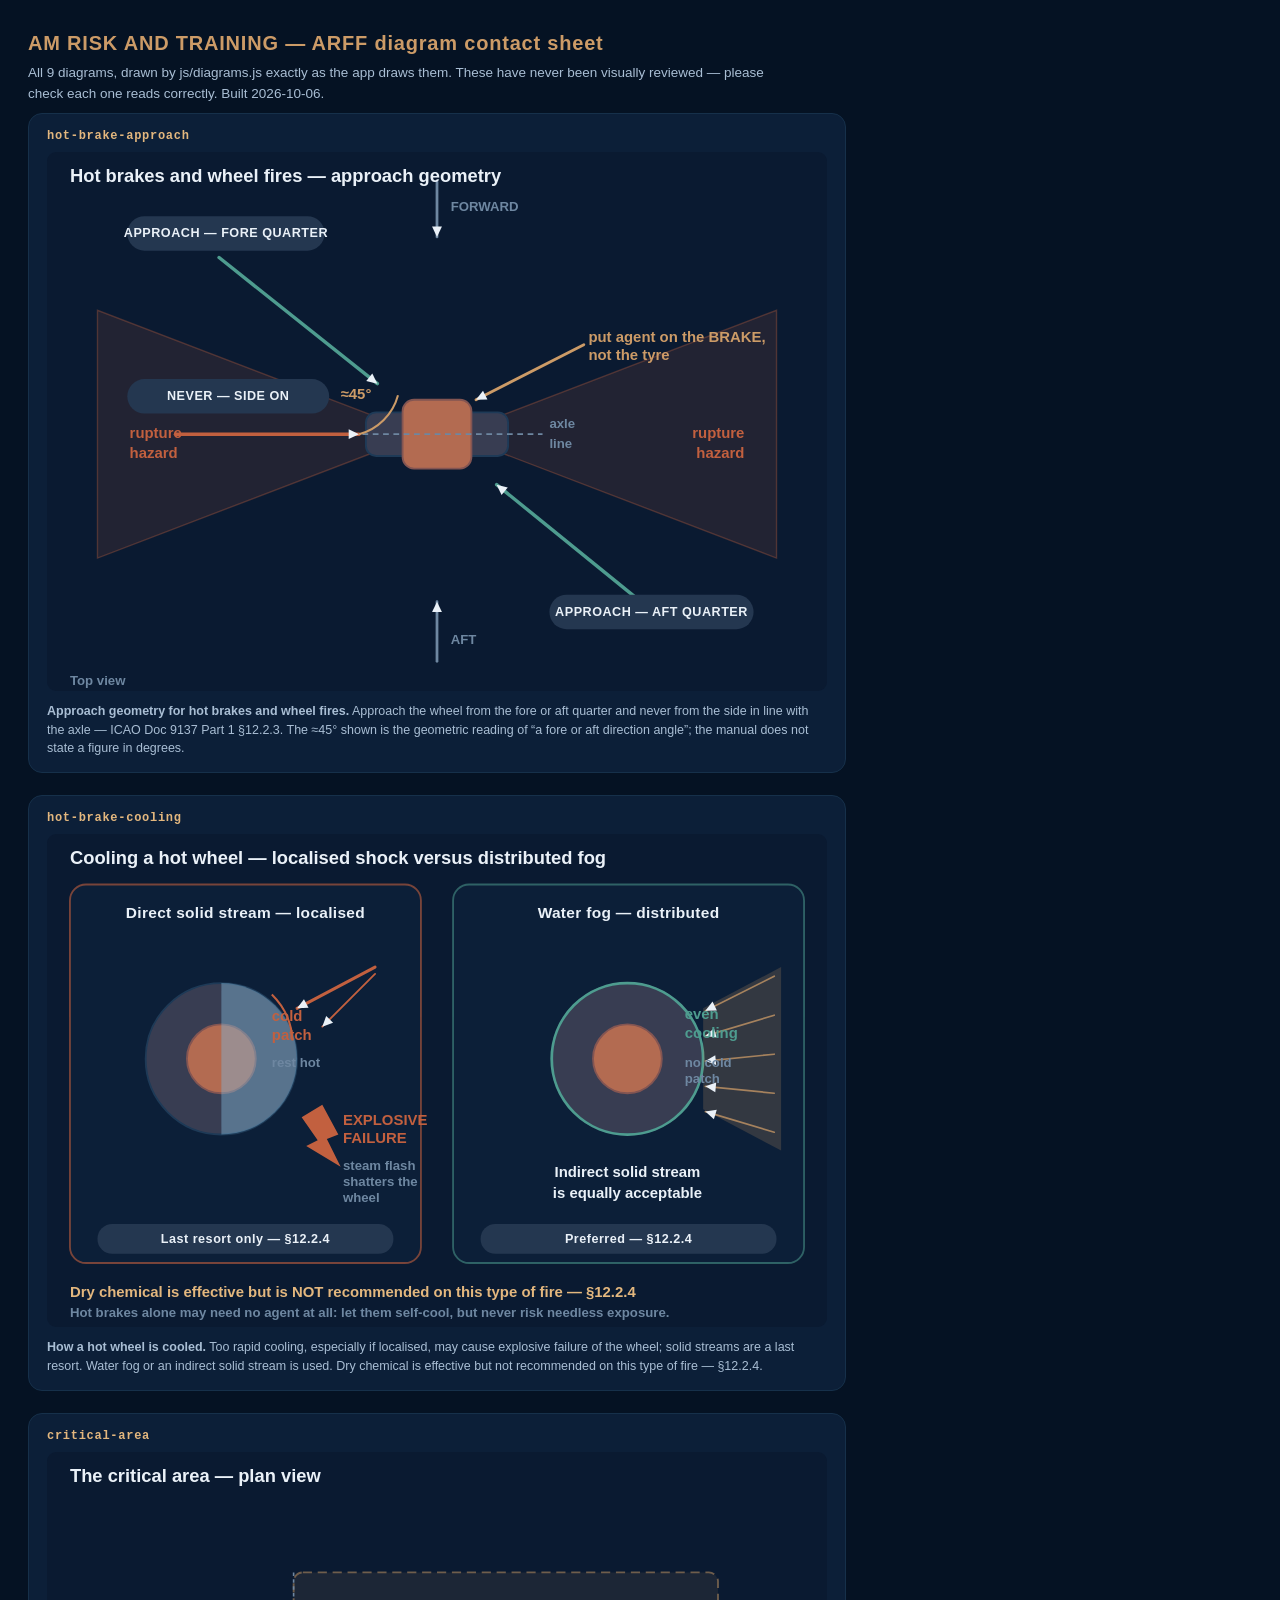
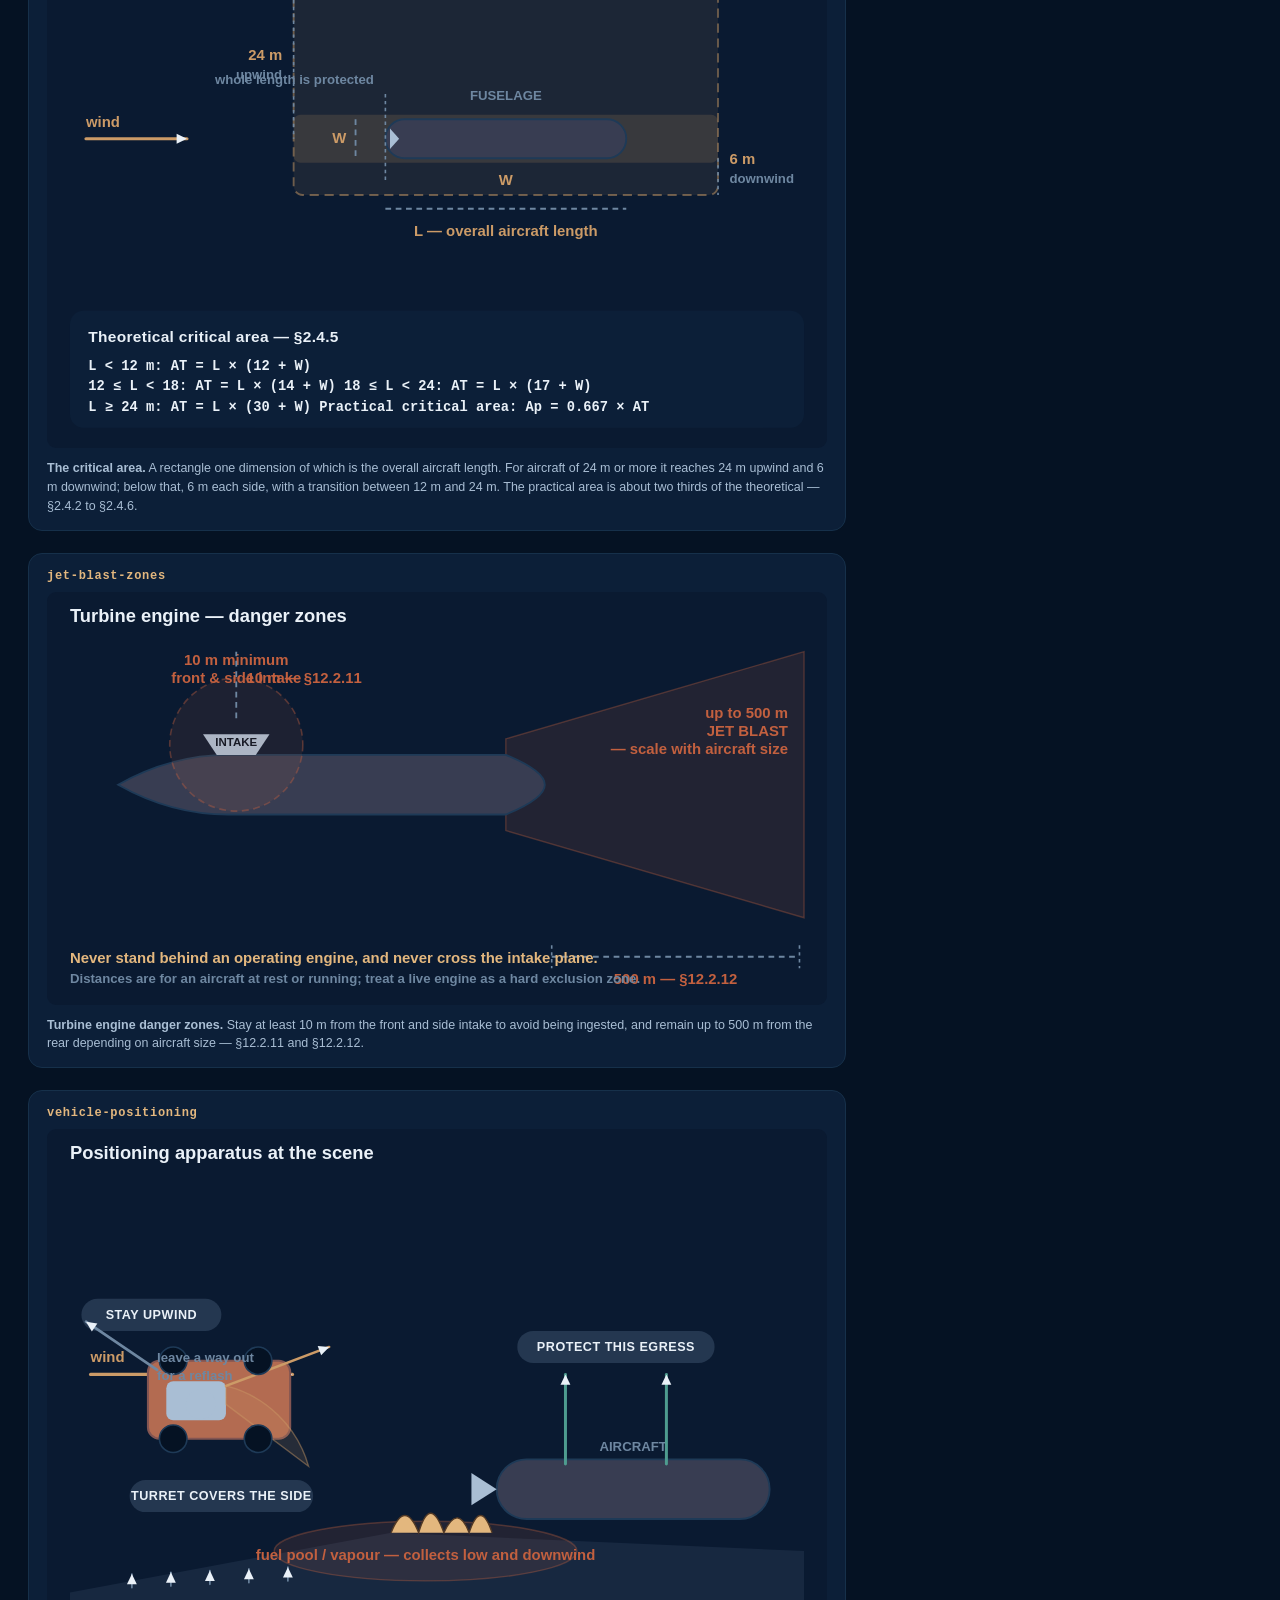
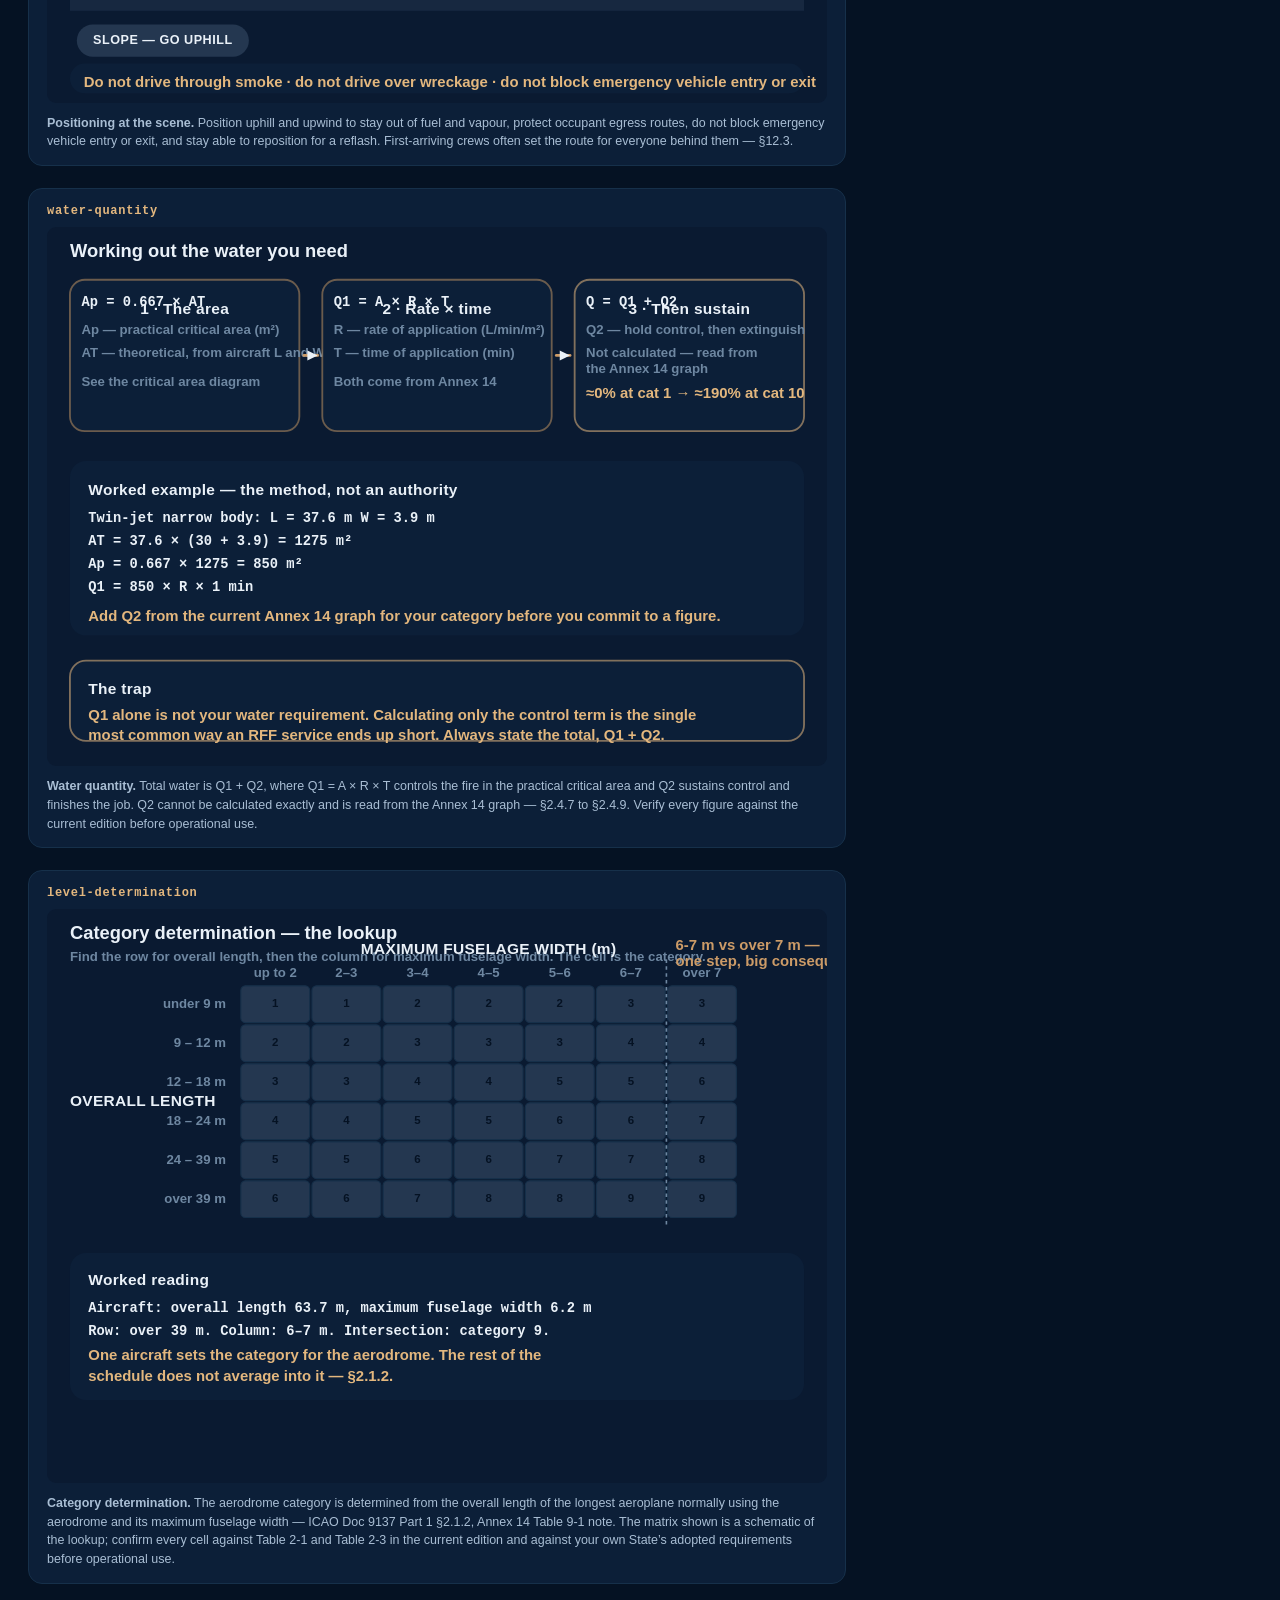
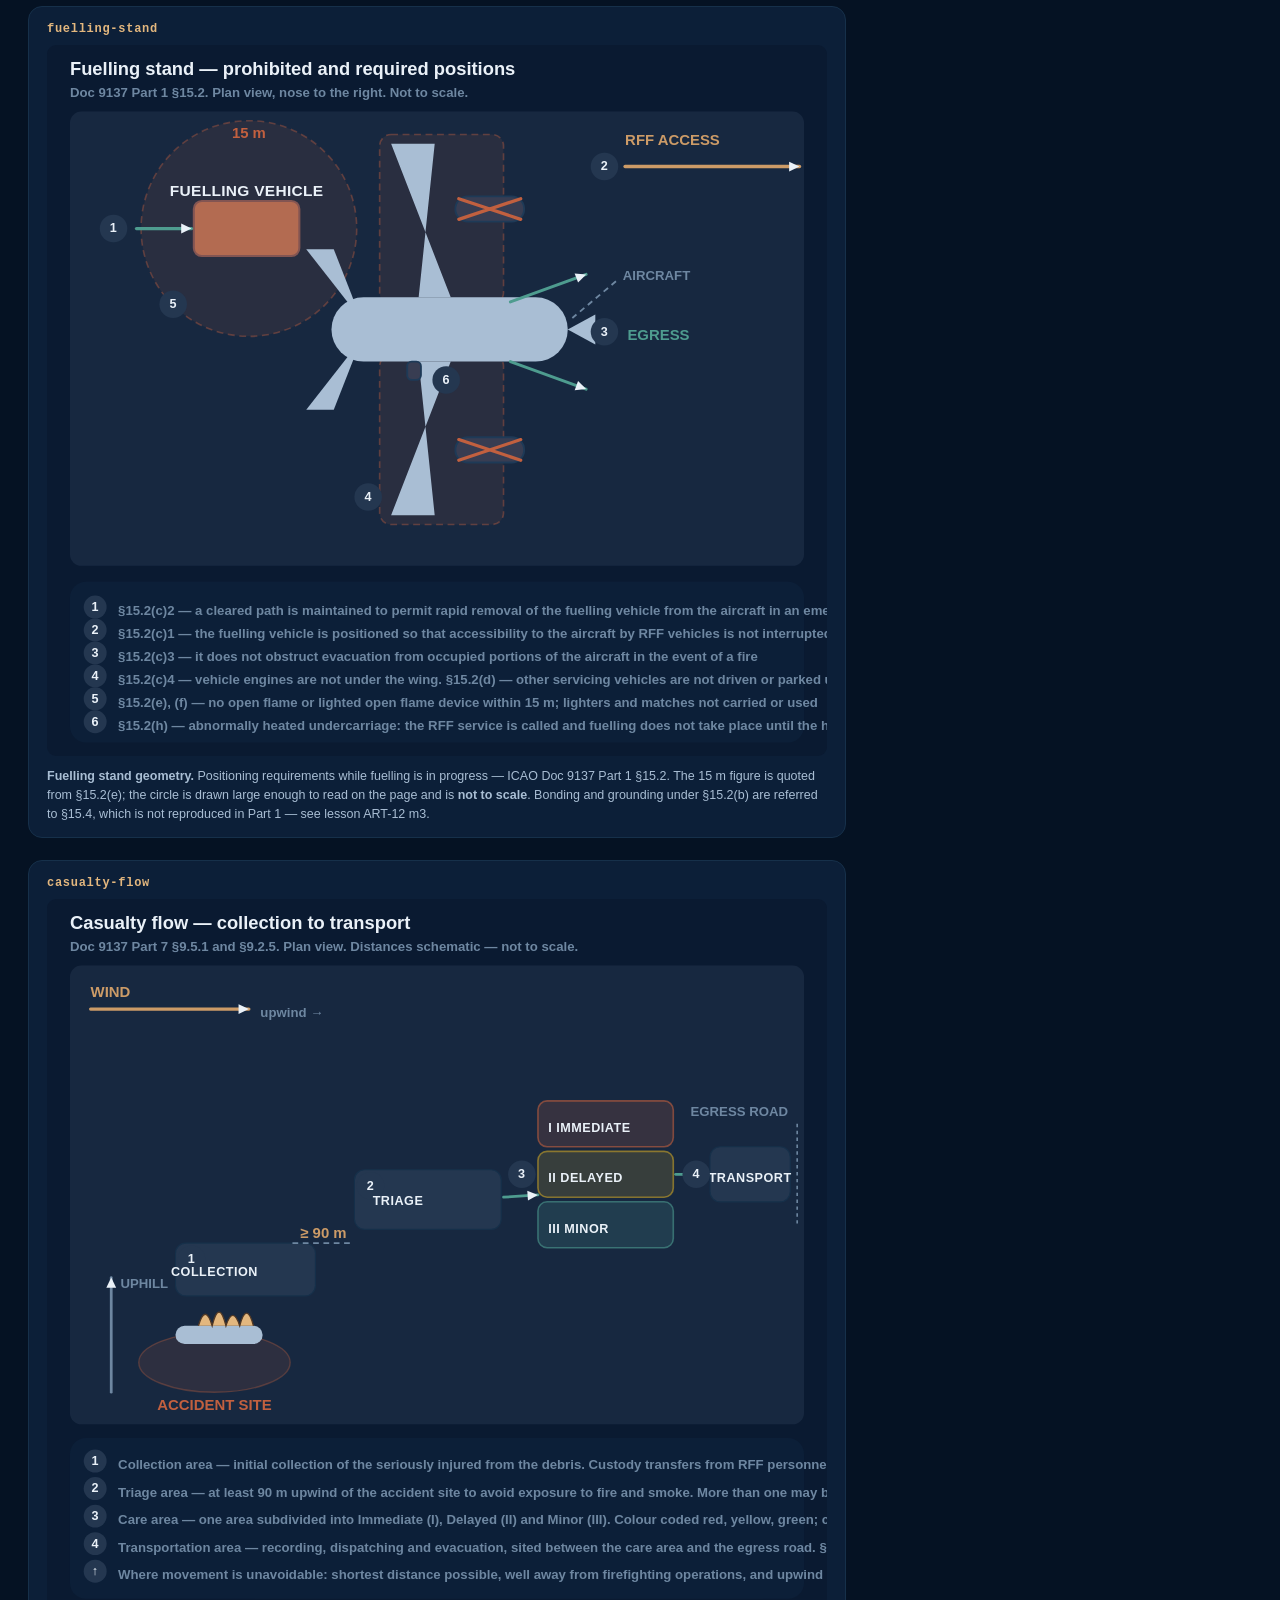
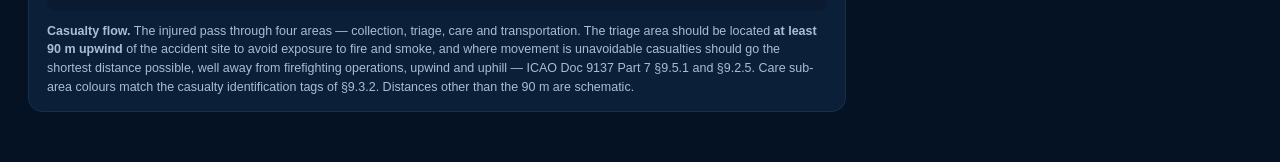
==== deploy/diagram-sheet.html @ ce8a7df4 "deploy Cache-buster bump: ?v=32, CACHE_VERSION v34." ====
<!doctype html><meta charset="utf-8">
<title>AM RISK AND TRAINING — ARFF diagram contact sheet</title>
<style>
:root{--midnight:#051223;--navy:#0C1C39;--navy-lift:#0C264E;--slate:#243750;--slate-lift:#383D52;--copper:#B36B51;--copper-deep:#835552;--gold:#B58554;--gold-lift:#CC9B67;--gold-bright:#E3B77E;--gold-deep:#523925;--warn:#C9A227;--pass:#4E9C8F;--fail:#C2603F;--surface:#0C1F38;--line:#1E3A57;--line-soft:#16304A;--text:#EAF1F8;--text-2:#A9BED4;--text-3:#6E87A1;--mono:ui-monospace,"SF Mono",Menlo,monospace}
body{background:#051223;color:#EAF1F8;font:15px/1.55 -apple-system,BlinkMacSystemFont,"Segoe UI",Roboto,sans-serif;margin:0;padding:28px}
h1{font-size:20px;letter-spacing:.04em;color:#CC9B67;margin:0 0 4px}
p.lede{color:#A9BED4;margin:0 0 8px;font-size:13.5px;max-width:760px}
section{background:#0C1F38;border:1px solid #16304A;border-radius:14px;padding:16px 18px 12px;margin:0 0 22px;max-width:780px}
h2{font:600 12px/1 ui-monospace,Menlo,monospace;color:#E3B77E;margin:0 0 10px;letter-spacing:.06em}
svg{width:100%;height:auto;display:block;background:#0A1A31;border-radius:9px}
p.cap{color:#A9BED4;font-size:12.5px;margin:11px 0 2px;line-height:1.5}
.dg-s   { stroke: var(--line); fill: none; }
.dg-tyre   { fill: var(--slate-lift); stroke: var(--line); stroke-width: 1.6; }
.dg-solid  { fill: var(--text-2); stroke: none; }
.dg-wheel  { fill: var(--midnight); stroke: var(--line); stroke-width: 1.4; }
.dg-brake  { fill: var(--copper); stroke: var(--copper-deep); stroke-width: 1.6; }
.dg-panel { fill: var(--surface); stroke: none; }
.dg-chip   { fill: var(--slate); stroke: none; }
/* Triage priority tags. Doc 9137 Part 7 §9.3.2 fixes these colours and the
   §9.5.1 care sub-areas use the same three, so they are tokens rather than
   inline fills and re-theme with everything else. */
.dg-tag-red    { fill: var(--fail); fill-opacity: .18; stroke: var(--fail); stroke-opacity: .6; stroke-width: 1.4; }
.dg-tag-yellow { fill: var(--warn); fill-opacity: .18; stroke: var(--warn); stroke-opacity: .6; stroke-width: 1.4; }
.dg-tag-green  { fill: var(--pass); fill-opacity: .18; stroke: var(--pass); stroke-opacity: .6; stroke-width: 1.4; }
.dg-cell   { fill: var(--slate); stroke: var(--line-soft); stroke-width: 1; }

/* Text */
.dg-t {
  font-family: var(--font); font-size: 13px; font-weight: 600;
  fill: var(--text); dominant-baseline: middle;
}
.dg-t--title { font-size: 16px; font-weight: 700; fill: var(--text); }
.dg-t--head  { font-size: 13.5px; font-weight: 700; fill: var(--text); letter-spacing: .02em; }
.dg-t--chip  { font-size: 11px; font-weight: 700; fill: var(--text); letter-spacing: .04em; }
.dg-t--dim   { font-size: 11.5px; font-weight: 600; fill: var(--text-3); }
.dg-t--mono  { font-family: var(--mono); font-size: 12px; fill: var(--text); }
.dg-t--accent{ fill: var(--gold-lift); }
.dg-t--good  { fill: var(--pass); }
.dg-t--bad   { fill: var(--fail); }
.dg-t--danger{ fill: var(--fail); font-weight: 700; }
.dg-t--warn  { fill: var(--gold-bright); font-weight: 600; }
.dg-t--ink   { fill: var(--midnight); font-size: 10px; font-weight: 700; }

/* Lines, arrows, arcs */
.dg-dim      { stroke: var(--text-3); fill: none; stroke-linecap: round; }
.dg-dimline  { stroke: var(--text-3); stroke-width: 1.4; stroke-dasharray: 3 3; }
.dg-axis     { stroke: var(--text-3); stroke-dasharray: 5 4; fill: none; }
.dg-accent   { stroke: var(--gold-lift); fill: none; stroke-linecap: round; }
.dg-good     { stroke: var(--pass); fill: none; stroke-linecap: round; }
.dg-bad      { stroke: var(--fail); fill: none; stroke-linecap: round; }
.dg-arc      { stroke: var(--gold-lift); stroke-width: 1.8; fill: none; }
.dg-arc--danger { stroke: var(--fail); }
.dg-head     { fill: currentColor; stroke: none; }
.dg-good + .dg-head, .dg-bad + .dg-head, .dg-accent + .dg-head, .dg-dim + .dg-head { fill: currentColor; }

/* Hazard and data regions */
.dg-hazard  { fill: var(--fail); fill-opacity: .13; stroke: var(--fail); stroke-opacity: .34; stroke-width: 1.2; }
.dg-keepout { fill: var(--fail); fill-opacity: .1; stroke: var(--fail); stroke-opacity: .4; stroke-width: 1.4; stroke-dasharray: 6 4; }
.dg-fog     { fill: var(--gold-lift); fill-opacity: .2; stroke: none; }
.dg-fogline { stroke: var(--gold-lift); stroke-opacity: .75; fill: none; stroke-linecap: round; }
.dg-flame   { fill: var(--gold-bright); stroke: var(--gold-deep); stroke-width: 1.2; }
.dg-theory  { fill: var(--gold-lift); fill-opacity: .09; stroke: var(--gold-lift); stroke-opacity: .5; stroke-width: 1.6; stroke-dasharray: 8 5; }
.dg-practical { fill: var(--gold-lift); fill-opacity: .16; stroke: none; }
.dg-cold    { fill: #7FB3D5; fill-opacity: .45; stroke: none; }
.dg-cool    { fill: none; stroke: var(--pass); stroke-width: 2.4; }
.dg-burst   { fill: var(--fail); stroke: none; }
.dg-ground  { fill: var(--slate); fill-opacity: .5; stroke: none; }
.dg-vehicle { fill: var(--copper); stroke: var(--copper-deep); stroke-width: 1.8; }
.dg-turret  { fill: var(--gold-lift); fill-opacity: .14; stroke: var(--gold-lift); stroke-opacity: .45; stroke-width: 1.2; }

/* Panel edges pick up the severity of what the panel is about */
.dg-panel__edge { fill: none; stroke-width: 1.6; }
.dg-panel__edge--accent { stroke: var(--gold-lift); stroke-opacity: .5; }
.dg-panel__edge--ok     { stroke: var(--pass); stroke-opacity: .55; }
.dg-panel__edge--danger { stroke: var(--fail); stroke-opacity: .6; }
.dg-panel__edge--warn   { stroke: var(--gold-bright); stroke-opacity: .55; }

</style>
<h1>AM RISK AND TRAINING &mdash; ARFF diagram contact sheet</h1>
<p class="lede">All 9 diagrams, drawn by js/diagrams.js exactly as the app draws them. These have never been visually reviewed &mdash; please check each one reads correctly. Built 2026-10-06.</p>
<section><h2>hot-brake-approach</h2><svg viewBox="0 0 680 470" role="img" aria-label="Top view of an aircraft wheel showing correct fore and aft quarter approach angles and the incorrect side-on approach in line with the axle." preserveAspectRatio="xMidYMid meet"><title>Top view of an aircraft wheel showing correct fore and aft quarter approach angles and the incorrect side-on approach in line with the axle.</title><path d="M282,229 L44,138 L44,354 L282,263 Z" class="dg-hazard"/><path d="M398,229 L636,138 L636,354 L398,263 Z" class="dg-hazard"/><text x="72" y="246" class="dg-t dg-t--danger">rupture</text><text x="72" y="263" class="dg-t dg-t--danger">hazard</text><text x="608" y="246" class="dg-t dg-t--danger" text-anchor="end">rupture</text><text x="608" y="263" class="dg-t dg-t--danger" text-anchor="end">hazard</text><line x1="340" y1="26" x2="340" y2="74" class="dg-dim" stroke-width="2.4"/><path d="M335.7,65.0 L340,74 L344.3,65.0 Z" class="dg-head"/><text x="352" y="48" class="dg-t dg-t--dim">FORWARD</text><line x1="340" y1="444" x2="340" y2="392" class="dg-dim" stroke-width="2.4"/><path d="M344.3,401.0 L340,392 L335.7,401.0 Z" class="dg-head"/><text x="352" y="426" class="dg-t dg-t--dim">AFT</text><rect x="278" y="227" width="124" height="38" rx="9" class="dg-tyre"/><rect x="310" y="216" width="60" height="60" rx="10" class="dg-brake"/><line x1="248" y1="246" x2="432" y2="246" class="dg-axis" stroke-width="1.6"/><text x="438" y="238" class="dg-t dg-t--dim">axle</text><text x="438" y="255" class="dg-t dg-t--dim">line</text><line x1="150" y1="92" x2="288" y2="202" class="dg-good" stroke-width="3"/><path d="M278.3,199.7 L288,202 L283.6,193.0 Z" class="dg-head"/><line x1="530" y1="402" x2="392" y2="290" class="dg-good" stroke-width="3"/><path d="M401.7,292.4 L392,290 L396.3,299.0 Z" class="dg-head"/><rect x="70" y="56" width="172" height="30" rx="15" class="dg-chip dg-chip--ok"/><text x="156" y="71.5" class="dg-t dg-t--chip" text-anchor="middle">APPROACH — FORE QUARTER</text><rect x="438" y="386" width="178" height="30" rx="15" class="dg-chip dg-chip--ok"/><text x="527" y="401.5" class="dg-t dg-t--chip" text-anchor="middle">APPROACH — AFT QUARTER</text><line x1="112" y1="246" x2="272" y2="246" class="dg-bad" stroke-width="3"/><path d="M263.0,250.3 L272,246 L263.0,241.7 Z" class="dg-head"/><rect x="70" y="198" width="176" height="30" rx="15" class="dg-chip dg-chip--danger"/><text x="158" y="213.5" class="dg-t dg-t--chip" text-anchor="middle">NEVER — SIDE ON</text><path d="M306,212 A48,48 0 0 1 272,246" class="dg-arc"/><text x="256" y="212" class="dg-t dg-t--accent">≈45°</text><line x1="468" y1="168" x2="374" y2="216" class="dg-accent" stroke-width="2.4"/><path d="M380.1,208.1 L374,216 L384.0,215.7 Z" class="dg-head"/><text x="472" y="162" class="dg-t dg-t--accent">put agent on the BRAKE,</text><text x="472" y="178" class="dg-t dg-t--accent">not the tyre</text><text x="20" y="22" class="dg-t dg-t--title">Hot brakes and wheel fires — approach geometry</text><text x="20" y="462" class="dg-t dg-t--dim">Top view</text></svg><p class="cap"><b>Approach geometry for hot brakes and wheel fires.</b> Approach the wheel from the fore or aft quarter and never from the side in line with the axle — ICAO Doc 9137 Part 1 §12.2.3. The ≈45° shown is the geometric reading of &ldquo;a fore or aft direction angle&rdquo;; the manual does not state a figure in degrees.</p></section>
<section><h2>hot-brake-cooling</h2><svg viewBox="0 0 680 430" role="img" aria-label="Section view comparing a direct solid stream causing localised explosive failure of a hot wheel with water fog giving even cooling." preserveAspectRatio="xMidYMid meet"><title>Section view comparing a direct solid stream causing localised explosive failure of a hot wheel with water fog giving even cooling.</title><text x="20" y="22" class="dg-t dg-t--title">Cooling a hot wheel — localised shock versus distributed fog</text><rect x="20" y="44" width="306" height="330" rx="14" class="dg-panel"/><text x="173" y="70" class="dg-t dg-t--head" text-anchor="middle">Direct solid stream — localised</text><rect x="20" y="44" width="306" height="330" rx="14" class="dg-panel__edge dg-panel__edge--danger"/><circle cx="152" cy="196" r="66" class="dg-tyre"/><circle cx="152" cy="196" r="30" class="dg-brake"/><path d="M152,130 A66,66 0 0 1 152,262 Z" class="dg-cold"/><text x="196" y="160" class="dg-t dg-t--danger">cold</text><text x="196" y="176" class="dg-t dg-t--danger">patch</text><text x="196" y="200" class="dg-t dg-t--dim">rest hot</text><line x1="286" y1="116" x2="218" y2="152" class="dg-bad" stroke-width="2.6"/><path d="M224.0,144.0 L218,152 L228.0,151.5 Z" class="dg-head"/><line x1="286" y1="122" x2="240" y2="168" class="dg-bad" stroke-width="1.6"/><path d="M243.4,158.6 L240,168 L249.4,164.6 Z" class="dg-head"/><path d="M196,140 A60,60 0 0 1 214,180" class="dg-arc dg-arc--danger"/><path d="M240,236 l14,26 l-10,4 l12,24 l-30,-18 l10,-5 l-14,-20 z" class="dg-burst"/><text x="258" y="250" class="dg-t dg-t--danger">EXPLOSIVE</text><text x="258" y="266" class="dg-t dg-t--danger">FAILURE</text><text x="258" y="290" class="dg-t dg-t--dim">steam flash</text><text x="258" y="304" class="dg-t dg-t--dim">shatters the</text><text x="258" y="318" class="dg-t dg-t--dim">wheel</text><rect x="44" y="340" width="258" height="26" rx="13" class="dg-chip dg-chip--danger"/><text x="173" y="353.5" class="dg-t dg-t--chip" text-anchor="middle">Last resort only — §12.2.4</text><rect x="354" y="44" width="306" height="330" rx="14" class="dg-panel"/><text x="507" y="70" class="dg-t dg-t--head" text-anchor="middle">Water fog — distributed</text><rect x="354" y="44" width="306" height="330" rx="14" class="dg-panel__edge dg-panel__edge--ok"/><circle cx="506" cy="196" r="66" class="dg-tyre"/><circle cx="506" cy="196" r="30" class="dg-brake"/><circle cx="506" cy="196" r="66" class="dg-cool"/><path d="M640,116 L572,152 L572,240 L640,276 Z" class="dg-fog"/><line x1="634" y1="124" x2="574" y2="154" class="dg-fogline" stroke-width="1.5"/><path d="M580.2,146.1 L574,154 L584.0,153.8 Z" class="dg-head"/><line x1="634" y1="158" x2="574" y2="176" class="dg-fogline" stroke-width="1.5"/><path d="M581.4,169.3 L574,176 L583.9,177.5 Z" class="dg-head"/><line x1="634" y1="192" x2="574" y2="198" class="dg-fogline" stroke-width="1.5"/><path d="M582.6,192.9 L574,198 L583.4,201.3 Z" class="dg-head"/><line x1="634" y1="226" x2="574" y2="220" class="dg-fogline" stroke-width="1.5"/><path d="M583.4,216.7 L574,220 L582.6,225.1 Z" class="dg-head"/><line x1="634" y1="260" x2="574" y2="242" class="dg-fogline" stroke-width="1.5"/><path d="M583.9,240.5 L574,242 L581.4,248.7 Z" class="dg-head"/><text x="556" y="158" class="dg-t dg-t--good">even</text><text x="556" y="174" class="dg-t dg-t--good">cooling</text><text x="556" y="200" class="dg-t dg-t--dim">no cold</text><text x="556" y="214" class="dg-t dg-t--dim">patch</text><text x="506" y="296" class="dg-t dg-t--ok" text-anchor="middle">Indirect solid stream</text><text x="506" y="314" class="dg-t dg-t--ok" text-anchor="middle">is equally acceptable</text><rect x="378" y="340" width="258" height="26" rx="13" class="dg-chip dg-chip--ok"/><text x="507" y="353.5" class="dg-t dg-t--chip" text-anchor="middle">Preferred — §12.2.4</text><text x="20" y="400" class="dg-t dg-t--warn">Dry chemical is effective but is NOT recommended on this type of fire — §12.2.4</text><text x="20" y="418" class="dg-t dg-t--dim">Hot brakes alone may need no agent at all: let them self-cool, but never risk needless exposure.</text></svg><p class="cap"><b>How a hot wheel is cooled.</b> Too rapid cooling, especially if localised, may cause explosive failure of the wheel; solid streams are a last resort. Water fog or an indirect solid stream is used. Dry chemical is effective but not recommended on this type of fire — §12.2.4.</p></section>
<section><h2>critical-area</h2><svg viewBox="0 0 680 520" role="img" aria-label="Plan view of an aircraft within the theoretical and practical critical areas, showing 24 metres upwind and 6 metres downwind." preserveAspectRatio="xMidYMid meet"><title>Plan view of an aircraft within the theoretical and practical critical areas, showing 24 metres upwind and 6 metres downwind.</title><text x="20" y="22" class="dg-t dg-t--title">The critical area — plan view</text><rect x="215" y="229" width="370" height="42" rx="6" class="dg-practical"/><rect x="215" y="105" width="370" height="194" rx="8" class="dg-theory"/><line x1="34" y1="250" x2="122" y2="250" class="dg-accent" stroke-width="2.8"/><path d="M113.0,254.3 L122,250 L113.0,245.7 Z" class="dg-head"/><text x="34" y="236" class="dg-t dg-t--accent">wind</text><rect x="295" y="233" width="210" height="34" rx="17" class="dg-tyre"/><path d="M307,250 L299,241 L299,259 Z" class="dg-solid"/><text x="400" y="213" class="dg-t dg-t--dim" text-anchor="middle">FUSELAGE</text><text x="400" y="287" class="dg-t dg-t--accent" text-anchor="middle">W</text><line x1="269" y1="233" x2="269" y2="267" class="dg-axis" stroke-width="1.6"/><text x="261" y="250" class="dg-t dg-t--accent" text-anchor="end">W</text><line x1="295" y1="311" x2="505" y2="311" class="dg-axis" stroke-width="1.6"/><text x="400" y="331" class="dg-t dg-t--accent" text-anchor="middle">L — overall aircraft length</text><line x1="215" y1="105" x2="215" y2="250" class="dg-dimline"/><text x="205" y="177.5" class="dg-t dg-t--accent" text-anchor="end">24 m</text><text x="205" y="194.5" class="dg-t dg-t--dim" text-anchor="end">upwind</text><line x1="585" y1="267" x2="585" y2="299" class="dg-dimline"/><text x="595" y="268.5" class="dg-t dg-t--accent">6 m</text><text x="595" y="285.5" class="dg-t dg-t--dim">downwind</text><line x1="295" y1="211" x2="295" y2="289" class="dg-dimline"/><text x="285" y="199" class="dg-t dg-t--dim" text-anchor="end">whole length is protected</text><rect x="20" y="400" width="640" height="102" rx="12" class="dg-panel"/><text x="36" y="424" class="dg-t dg-t--head">Theoretical critical area — §2.4.5</text><text x="36" y="448" class="dg-t dg-t--mono">L &lt; 12 m:  AT = L × (12 + W)</text><text x="36" y="466" class="dg-t dg-t--mono">12 ≤ L &lt; 18:  AT = L × (14 + W)     18 ≤ L &lt; 24:  AT = L × (17 + W)</text><text x="36" y="484" class="dg-t dg-t--mono">L ≥ 24 m:  AT = L × (30 + W)          Practical critical area:  Ap = 0.667 × AT</text></svg><p class="cap"><b>The critical area.</b> A rectangle one dimension of which is the overall aircraft length. For aircraft of 24 m or more it reaches 24 m upwind and 6 m downwind; below that, 6 m each side, with a transition between 12 m and 24 m. The practical area is about two thirds of the theoretical — §2.4.2 to §2.4.6.</p></section>
<section><h2>jet-blast-zones</h2><svg viewBox="0 0 680 360" role="img" aria-label="Side view of a turbine-engined aircraft showing the 10 metre intake keep-out and the jet blast hazard extending up to 500 metres aft." preserveAspectRatio="xMidYMid meet"><title>Side view of a turbine-engined aircraft showing the 10 metre intake keep-out and the jet blast hazard extending up to 500 metres aft.</title><text x="20" y="22" class="dg-t dg-t--title">Turbine engine — danger zones</text><path d="M400,128 L660,52 L660,284 L400,208 Z" class="dg-hazard"/><text x="646" y="106" class="dg-t dg-t--danger" text-anchor="end">up to 500 m</text><text x="646" y="122" class="dg-t dg-t--danger" text-anchor="end">JET BLAST</text><text x="646" y="138" class="dg-t dg-t--danger" text-anchor="end">— scale with aircraft size</text><path d="M62,168 Q108,142 158,142 L400,142 Q434,156 434,168 Q434,180 400,194 L158,194 Q108,194 62,168 Z" class="dg-tyre"/><path d="M136,124 L194,124 L182,142 L148,142 Z" class="dg-solid"/><text x="165" y="132" class="dg-t dg-t--ink" text-anchor="middle">INTAKE</text><circle cx="165" cy="133" r="58" class="dg-keepout"/><text x="165" y="60" class="dg-t dg-t--danger" text-anchor="middle">10 m minimum</text><text x="165" y="76" class="dg-t dg-t--danger" text-anchor="middle">front &amp; side intake</text><line x1="440" y1="318" x2="656" y2="318" class="dg-axis" stroke-width="1.6"/><line x1="440" y1="308" x2="440" y2="328" class="dg-dimline"/><line x1="656" y1="308" x2="656" y2="328" class="dg-dimline"/><text x="548" y="338" class="dg-t dg-t--danger" text-anchor="middle">500 m — §12.2.12</text><line x1="165" y1="110" x2="165" y2="52" class="dg-axis" stroke-width="1.6"/><text x="174" y="76" class="dg-t dg-t--danger">10 m — §12.2.11</text><text x="20" y="320" class="dg-t dg-t--warn">Never stand behind an operating engine, and never cross the intake plane.</text><text x="20" y="338" class="dg-t dg-t--dim">Distances are for an aircraft at rest or running; treat a live engine as a hard exclusion zone.</text></svg><p class="cap"><b>Turbine engine danger zones.</b> Stay at least 10 m from the front and side intake to avoid being ingested, and remain up to 500 m from the rear depending on aircraft size — §12.2.11 and §12.2.12.</p></section>
<section><h2>vehicle-positioning</h2><svg viewBox="0 0 680 500" role="img" aria-label="Plan view of a crash site showing an RFF vehicle positioned uphill and upwind with its turret covering the fuselage while protecting the egress route." preserveAspectRatio="xMidYMid meet"><title>Plan view of a crash site showing an RFF vehicle positioned uphill and upwind with its turret covering the fuselage while protecting the egress route.</title><text x="20" y="22" class="dg-t dg-t--title">Positioning apparatus at the scene</text><path d="M20,404 L300,352 L660,368 L660,420 L20,420 Z" class="dg-ground"/><line x1="74" y1="400" x2="74" y2="388" class="dg-dim" stroke-width="1.4"/><path d="M78.3,397.0 L74,388 L69.7,397.0 Z" class="dg-head"/><line x1="108" y1="398.5" x2="108" y2="386.5" class="dg-dim" stroke-width="1.4"/><path d="M112.3,395.5 L108,386.5 L103.7,395.5 Z" class="dg-head"/><line x1="142" y1="397" x2="142" y2="385" class="dg-dim" stroke-width="1.4"/><path d="M146.3,394.0 L142,385 L137.7,394.0 Z" class="dg-head"/><line x1="176" y1="395.5" x2="176" y2="383.5" class="dg-dim" stroke-width="1.4"/><path d="M180.3,392.5 L176,383.5 L171.7,392.5 Z" class="dg-head"/><line x1="210" y1="394" x2="210" y2="382" class="dg-dim" stroke-width="1.4"/><path d="M214.3,391.0 L210,382 L205.7,391.0 Z" class="dg-head"/><rect x="26" y="432" width="150" height="28" rx="14" class="dg-chip dg-chip--ok"/><text x="101" y="446.5" class="dg-t dg-t--chip" text-anchor="middle">SLOPE — GO UPHILL</text><ellipse cx="330" cy="368" rx="132" ry="26" class="dg-hazard"/><text x="330" y="372" class="dg-t dg-t--danger" text-anchor="middle">fuel pool / vapour — collects low and downwind</text><path d="M300,352 q12,-30 24,0 q10,-34 22,0 q12,-26 22,0 q10,-30 20,0" class="dg-flame"/><line x1="38" y1="214" x2="214" y2="214" class="dg-accent" stroke-width="2.8"/><path d="M205.0,218.3 L214,214 L205.0,209.7 Z" class="dg-head"/><text x="38" y="200" class="dg-t dg-t--accent">wind</text><rect x="30" y="148" width="122" height="28" rx="14" class="dg-chip dg-chip--ok"/><text x="91" y="162.5" class="dg-t dg-t--chip" text-anchor="middle">STAY UPWIND</text><rect x="392" y="288" width="238" height="52" rx="26" class="dg-tyre"/><path d="M392,314 l-22,-14 l0,28 z" class="dg-solid"/><text x="511" y="278" class="dg-t dg-t--dim" text-anchor="middle">AIRCRAFT</text><line x1="452" y1="292" x2="452" y2="214" class="dg-good" stroke-width="2.6"/><path d="M456.3,223.0 L452,214 L447.7,223.0 Z" class="dg-head"/><line x1="540" y1="292" x2="540" y2="214" class="dg-good" stroke-width="2.6"/><path d="M544.3,223.0 L540,214 L535.7,223.0 Z" class="dg-head"/><rect x="410" y="176" width="172" height="28" rx="14" class="dg-chip dg-chip--ok"/><text x="496" y="190.5" class="dg-t dg-t--chip" text-anchor="middle">PROTECT THIS EGRESS</text><g transform="translate(150,236)"><rect x="-62" y="-34" width="124" height="68" rx="10" class="dg-vehicle"/><rect x="-46" y="-16" width="52" height="34" rx="6" class="dg-solid"/><circle cx="-16" cy="4" r="13" class="dg-solid"/><line x1="6" y1="-12" x2="96" y2="-46" class="dg-accent" stroke-width="2.2"/><path d="M89.0,-38.8 L96,-46 L86.0,-46.8 Z" class="dg-head"/><path d="M6,-12 A100,100 0 0 1 78,58 L6,4 Z" class="dg-turret"/><circle cx="-40" cy="34" r="12" class="dg-wheel"/><circle cx="34" cy="34" r="12" class="dg-wheel"/><circle cx="-40" cy="-34" r="12" class="dg-wheel"/><circle cx="34" cy="-34" r="12" class="dg-wheel"/></g><rect x="72" y="306" width="160" height="28" rx="14" class="dg-chip dg-chip--ok"/><text x="152" y="320.5" class="dg-t dg-t--chip" text-anchor="middle">TURRET COVERS THE SIDE</text><line x1="96" y1="210" x2="34" y2="168" class="dg-dim" stroke-width="2.4"/><path d="M43.9,169.5 L34,168 L39.1,176.6 Z" class="dg-head"/><text x="96" y="200" class="dg-t dg-t--dim">leave a way out</text><text x="96" y="216" class="dg-t dg-t--dim">for a reflash</text><rect x="20" y="466" width="640" height="26" rx="13" class="dg-panel"/><text x="32" y="483" class="dg-t dg-t--warn">Do not drive through smoke · do not drive over wreckage · do not block emergency vehicle entry or exit</text></svg><p class="cap"><b>Positioning at the scene.</b> Position uphill and upwind to stay out of fuel and vapour, protect occupant egress routes, do not block emergency vehicle entry or exit, and stay able to reposition for a reflash. First-arriving crews often set the route for everyone behind them — §12.3.</p></section>
<section><h2>water-quantity</h2><svg viewBox="0 0 680 470" role="img" aria-label="Flow diagram showing total water equals Q1 plus Q2, with Q1 calculated as area times rate times time, and a worked example." preserveAspectRatio="xMidYMid meet"><title>Flow diagram showing total water equals Q1 plus Q2, with Q1 calculated as area times rate times time, and a worked example.</title><text x="20" y="22" class="dg-t dg-t--title">Working out the water you need</text><rect x="20" y="46" width="200" height="132" rx="13" class="dg-panel"/><rect x="20" y="46" width="200" height="132" rx="13" class="dg-panel__edge dg-panel__edge--accent"/><text x="120" y="72" class="dg-t dg-t--head" text-anchor="middle">1 · The area</text><text x="30" y="66" class="dg-t dg-t--mono">Ap = 0.667 × AT</text><text x="30" y="90" class="dg-t dg-t--dim">Ap — practical critical area (m²)</text><text x="30" y="110" class="dg-t dg-t--dim">AT — theoretical, from aircraft L and W</text><text x="30" y="136" class="dg-t dg-t--dim">See the critical area diagram</text><rect x="240" y="46" width="200" height="132" rx="13" class="dg-panel"/><rect x="240" y="46" width="200" height="132" rx="13" class="dg-panel__edge dg-panel__edge--accent"/><text x="340" y="72" class="dg-t dg-t--head" text-anchor="middle">2 · Rate × time</text><text x="250" y="66" class="dg-t dg-t--mono">Q1 = A × R × T</text><text x="250" y="90" class="dg-t dg-t--dim">R — rate of application (L/min/m²)</text><text x="250" y="110" class="dg-t dg-t--dim">T — time of application (min)</text><text x="250" y="136" class="dg-t dg-t--dim">Both come from Annex 14</text><rect x="460" y="46" width="200" height="132" rx="13" class="dg-panel"/><rect x="460" y="46" width="200" height="132" rx="13" class="dg-panel__edge dg-panel__edge--warn"/><text x="560" y="72" class="dg-t dg-t--head" text-anchor="middle">3 · Then sustain</text><text x="470" y="66" class="dg-t dg-t--mono">Q = Q1 + Q2</text><text x="470" y="90" class="dg-t dg-t--dim">Q2 — hold control, then extinguish</text><text x="470" y="110" class="dg-t dg-t--dim">Not calculated — read from</text><text x="470" y="124" class="dg-t dg-t--dim">the Annex 14 graph</text><text x="470" y="146" class="dg-t dg-t--warn">≈0% at cat 1 → ≈190% at cat 10</text><line x1="224" y1="112" x2="236" y2="112" class="dg-accent" stroke-width="2.4"/><path d="M227.0,116.3 L236,112 L227.0,107.7 Z" class="dg-head"/><line x1="444" y1="112" x2="456" y2="112" class="dg-accent" stroke-width="2.4"/><path d="M447.0,116.3 L456,112 L447.0,107.7 Z" class="dg-head"/><rect x="20" y="204" width="640" height="152" rx="14" class="dg-panel"/><text x="36" y="230" class="dg-t dg-t--head">Worked example — the method, not an authority</text><text x="36" y="254" class="dg-t dg-t--mono">Twin-jet narrow body:  L = 37.6 m   W = 3.9 m</text><text x="36" y="274" class="dg-t dg-t--mono">AT = 37.6 × (30 + 3.9) = 1275 m²</text><text x="36" y="294" class="dg-t dg-t--mono">Ap = 0.667 × 1275 = 850 m²</text><text x="36" y="314" class="dg-t dg-t--mono">Q1 = 850 × R × 1 min</text><text x="36" y="340" class="dg-t dg-t--warn">Add Q2 from the current Annex 14 graph for your category before you commit to a figure.</text><rect x="20" y="378" width="640" height="70" rx="14" class="dg-panel dg-panel--warn"/><rect x="20" y="378" width="640" height="70" rx="14" class="dg-panel__edge dg-panel__edge--warn"/><text x="36" y="404" class="dg-t dg-t--head">The trap</text><text x="36" y="426" class="dg-t dg-t--warn">Q1 alone is not your water requirement. Calculating only the control term is the single</text><text x="36" y="444" class="dg-t dg-t--warn">most common way an RFF service ends up short. Always state the total, Q1 + Q2.</text></svg><p class="cap"><b>Water quantity.</b> Total water is Q1 + Q2, where Q1 = A × R × T controls the fire in the practical critical area and Q2 sustains control and finishes the job. Q2 cannot be calculated exactly and is read from the Annex 14 graph — §2.4.7 to §2.4.9. Verify every figure against the current edition before operational use.</p></section>
<section><h2>level-determination</h2><svg viewBox="0 0 680 500" role="img" aria-label="Category determination matrix crossing overall aircraft length against maximum fuselage width, with a worked example reading of category 9." preserveAspectRatio="xMidYMid meet"><title>Category determination matrix crossing overall aircraft length against maximum fuselage width, with a worked example reading of category 9.</title><text x="20" y="22" class="dg-t dg-t--title">Category determination — the lookup</text><text x="20" y="42" class="dg-t dg-t--dim">Find the row for overall length, then the column for maximum fuselage width. The cell is the category.</text><text x="199" y="56" class="dg-t dg-t--dim" text-anchor="middle">up to 2</text><text x="261" y="56" class="dg-t dg-t--dim" text-anchor="middle">2–3</text><text x="323" y="56" class="dg-t dg-t--dim" text-anchor="middle">3–4</text><text x="385" y="56" class="dg-t dg-t--dim" text-anchor="middle">4–5</text><text x="447" y="56" class="dg-t dg-t--dim" text-anchor="middle">5–6</text><text x="509" y="56" class="dg-t dg-t--dim" text-anchor="middle">6–7</text><text x="571" y="56" class="dg-t dg-t--dim" text-anchor="middle">over 7</text><text x="385" y="36" class="dg-t dg-t--head" text-anchor="middle">MAXIMUM FUSELAGE WIDTH (m)</text><text x="156" y="83" class="dg-t dg-t--dim" text-anchor="end">under 9 m</text><text x="156" y="117" class="dg-t dg-t--dim" text-anchor="end">9 – 12 m</text><text x="156" y="151" class="dg-t dg-t--dim" text-anchor="end">12 – 18 m</text><text x="156" y="185" class="dg-t dg-t--dim" text-anchor="end">18 – 24 m</text><text x="156" y="219" class="dg-t dg-t--dim" text-anchor="end">24 – 39 m</text><text x="156" y="253" class="dg-t dg-t--dim" text-anchor="end">over 39 m</text><text x="20" y="168" class="dg-t dg-t--head">OVERALL LENGTH</text><rect x="169" y="67" width="60" height="32" rx="4" class="dg-cell"/><text x="199" y="83" class="dg-t dg-t--ink" text-anchor="middle">1</text><rect x="231" y="67" width="60" height="32" rx="4" class="dg-cell"/><text x="261" y="83" class="dg-t dg-t--ink" text-anchor="middle">1</text><rect x="293" y="67" width="60" height="32" rx="4" class="dg-cell"/><text x="323" y="83" class="dg-t dg-t--ink" text-anchor="middle">2</text><rect x="355" y="67" width="60" height="32" rx="4" class="dg-cell"/><text x="385" y="83" class="dg-t dg-t--ink" text-anchor="middle">2</text><rect x="417" y="67" width="60" height="32" rx="4" class="dg-cell"/><text x="447" y="83" class="dg-t dg-t--ink" text-anchor="middle">2</text><rect x="479" y="67" width="60" height="32" rx="4" class="dg-cell"/><text x="509" y="83" class="dg-t dg-t--ink" text-anchor="middle">3</text><rect x="541" y="67" width="60" height="32" rx="4" class="dg-cell"/><text x="571" y="83" class="dg-t dg-t--ink" text-anchor="middle">3</text><rect x="169" y="101" width="60" height="32" rx="4" class="dg-cell"/><text x="199" y="117" class="dg-t dg-t--ink" text-anchor="middle">2</text><rect x="231" y="101" width="60" height="32" rx="4" class="dg-cell"/><text x="261" y="117" class="dg-t dg-t--ink" text-anchor="middle">2</text><rect x="293" y="101" width="60" height="32" rx="4" class="dg-cell"/><text x="323" y="117" class="dg-t dg-t--ink" text-anchor="middle">3</text><rect x="355" y="101" width="60" height="32" rx="4" class="dg-cell"/><text x="385" y="117" class="dg-t dg-t--ink" text-anchor="middle">3</text><rect x="417" y="101" width="60" height="32" rx="4" class="dg-cell"/><text x="447" y="117" class="dg-t dg-t--ink" text-anchor="middle">3</text><rect x="479" y="101" width="60" height="32" rx="4" class="dg-cell"/><text x="509" y="117" class="dg-t dg-t--ink" text-anchor="middle">4</text><rect x="541" y="101" width="60" height="32" rx="4" class="dg-cell"/><text x="571" y="117" class="dg-t dg-t--ink" text-anchor="middle">4</text><rect x="169" y="135" width="60" height="32" rx="4" class="dg-cell"/><text x="199" y="151" class="dg-t dg-t--ink" text-anchor="middle">3</text><rect x="231" y="135" width="60" height="32" rx="4" class="dg-cell"/><text x="261" y="151" class="dg-t dg-t--ink" text-anchor="middle">3</text><rect x="293" y="135" width="60" height="32" rx="4" class="dg-cell"/><text x="323" y="151" class="dg-t dg-t--ink" text-anchor="middle">4</text><rect x="355" y="135" width="60" height="32" rx="4" class="dg-cell"/><text x="385" y="151" class="dg-t dg-t--ink" text-anchor="middle">4</text><rect x="417" y="135" width="60" height="32" rx="4" class="dg-cell"/><text x="447" y="151" class="dg-t dg-t--ink" text-anchor="middle">5</text><rect x="479" y="135" width="60" height="32" rx="4" class="dg-cell"/><text x="509" y="151" class="dg-t dg-t--ink" text-anchor="middle">5</text><rect x="541" y="135" width="60" height="32" rx="4" class="dg-cell"/><text x="571" y="151" class="dg-t dg-t--ink" text-anchor="middle">6</text><rect x="169" y="169" width="60" height="32" rx="4" class="dg-cell"/><text x="199" y="185" class="dg-t dg-t--ink" text-anchor="middle">4</text><rect x="231" y="169" width="60" height="32" rx="4" class="dg-cell"/><text x="261" y="185" class="dg-t dg-t--ink" text-anchor="middle">4</text><rect x="293" y="169" width="60" height="32" rx="4" class="dg-cell"/><text x="323" y="185" class="dg-t dg-t--ink" text-anchor="middle">5</text><rect x="355" y="169" width="60" height="32" rx="4" class="dg-cell"/><text x="385" y="185" class="dg-t dg-t--ink" text-anchor="middle">5</text><rect x="417" y="169" width="60" height="32" rx="4" class="dg-cell"/><text x="447" y="185" class="dg-t dg-t--ink" text-anchor="middle">6</text><rect x="479" y="169" width="60" height="32" rx="4" class="dg-cell"/><text x="509" y="185" class="dg-t dg-t--ink" text-anchor="middle">6</text><rect x="541" y="169" width="60" height="32" rx="4" class="dg-cell"/><text x="571" y="185" class="dg-t dg-t--ink" text-anchor="middle">7</text><rect x="169" y="203" width="60" height="32" rx="4" class="dg-cell"/><text x="199" y="219" class="dg-t dg-t--ink" text-anchor="middle">5</text><rect x="231" y="203" width="60" height="32" rx="4" class="dg-cell"/><text x="261" y="219" class="dg-t dg-t--ink" text-anchor="middle">5</text><rect x="293" y="203" width="60" height="32" rx="4" class="dg-cell"/><text x="323" y="219" class="dg-t dg-t--ink" text-anchor="middle">6</text><rect x="355" y="203" width="60" height="32" rx="4" class="dg-cell"/><text x="385" y="219" class="dg-t dg-t--ink" text-anchor="middle">6</text><rect x="417" y="203" width="60" height="32" rx="4" class="dg-cell"/><text x="447" y="219" class="dg-t dg-t--ink" text-anchor="middle">7</text><rect x="479" y="203" width="60" height="32" rx="4" class="dg-cell"/><text x="509" y="219" class="dg-t dg-t--ink" text-anchor="middle">7</text><rect x="541" y="203" width="60" height="32" rx="4" class="dg-cell"/><text x="571" y="219" class="dg-t dg-t--ink" text-anchor="middle">8</text><rect x="169" y="237" width="60" height="32" rx="4" class="dg-cell"/><text x="199" y="253" class="dg-t dg-t--ink" text-anchor="middle">6</text><rect x="231" y="237" width="60" height="32" rx="4" class="dg-cell"/><text x="261" y="253" class="dg-t dg-t--ink" text-anchor="middle">6</text><rect x="293" y="237" width="60" height="32" rx="4" class="dg-cell"/><text x="323" y="253" class="dg-t dg-t--ink" text-anchor="middle">7</text><rect x="355" y="237" width="60" height="32" rx="4" class="dg-cell"/><text x="385" y="253" class="dg-t dg-t--ink" text-anchor="middle">8</text><rect x="417" y="237" width="60" height="32" rx="4" class="dg-cell"/><text x="447" y="253" class="dg-t dg-t--ink" text-anchor="middle">8</text><rect x="479" y="237" width="60" height="32" rx="4" class="dg-cell"/><text x="509" y="253" class="dg-t dg-t--ink" text-anchor="middle">9</text><rect x="541" y="237" width="60" height="32" rx="4" class="dg-cell"/><text x="571" y="253" class="dg-t dg-t--ink" text-anchor="middle">9</text><line x1="540" y1="44" x2="540" y2="276" class="dg-dimline"/><text x="548" y="32" class="dg-t dg-t--accent">6-7 m vs over 7 m —</text><text x="548" y="46" class="dg-t dg-t--accent">one step, big consequence</text><rect x="20" y="300" width="640" height="128" rx="14" class="dg-panel"/><text x="36" y="324" class="dg-t dg-t--head">Worked reading</text><text x="36" y="348" class="dg-t dg-t--mono">Aircraft: overall length 63.7 m, maximum fuselage width 6.2 m</text><text x="36" y="368" class="dg-t dg-t--mono">Row: over 39 m.  Column: 6–7 m.  Intersection: category 9.</text><text x="36" y="390" class="dg-t dg-t--warn">One aircraft sets the category for the aerodrome. The rest of the</text><text x="36" y="408" class="dg-t dg-t--warn">schedule does not average into it — §2.1.2.</text></svg><p class="cap"><b>Category determination.</b> The aerodrome category is determined from the overall length of the longest aeroplane normally using the aerodrome and its maximum fuselage width — ICAO Doc 9137 Part 1 §2.1.2, Annex 14 Table 9-1 note. The matrix shown is a schematic of the lookup; confirm every cell against Table 2-1 and Table 2-3 in the current edition and against your own State&rsquo;s adopted requirements before operational use.</p></section>
<section><h2>fuelling-stand</h2><svg viewBox="0 0 680 620" role="img" aria-label="Plan view of an aircraft stand during fuelling, showing the 15 metre no-open-flame zone centred on the fuelling vehicle, the under-wing keep-out with engines crossed out, the cleared path for rapid removal, the unobstructed RFF access route and the egress arrows from occupied portions of the aircraft." preserveAspectRatio="xMidYMid meet"><title>Plan view of an aircraft stand during fuelling, showing the 15 metre no-open-flame zone centred on the fuelling vehicle, the under-wing keep-out with engines crossed out, the cleared path for rapid removal, the unobstructed RFF access route and the egress arrows from occupied portions of the aircraft.</title><text x="20" y="22" class="dg-t dg-t--title">Fuelling stand — prohibited and required positions</text><text x="20" y="42" class="dg-t dg-t--dim">Doc 9137 Part 1 §15.2. Plan view, nose to the right. Not to scale.</text><rect x="20" y="58" width="640" height="396" rx="10" class="dg-ground"/><rect x="290" y="78" width="108" height="148" rx="10" class="dg-keepout"/><rect x="290" y="270" width="108" height="148" rx="10" class="dg-keepout"/><circle cx="176" cy="160" r="94" class="dg-keepout"/><text x="176" y="78" class="dg-t dg-t--danger" text-anchor="middle">15 m</text><rect x="248" y="220" width="206" height="56" rx="28" class="dg-solid"/><path d="M454,248 l24,-13 l0,26 z" class="dg-solid"/><path d="M262,224 L226,178 L250,178 L268,224 Z" class="dg-solid"/><path d="M262,272 L226,318 L250,318 L268,272 Z" class="dg-solid"/><path d="M352,220 L300,86 L338,86 L324,220 Z" class="dg-solid"/><path d="M352,276 L300,410 L338,410 L324,276 Z" class="dg-solid"/><rect x="356" y="132" width="60" height="22" rx="11" class="dg-tyre"/><rect x="356" y="342" width="60" height="22" rx="11" class="dg-tyre"/><path d="M359,134 L413,152 M413,134 L359,152" class="dg-bad" stroke-width="2.8" fill="none"/><path d="M359,344 L413,362 M413,344 L359,362" class="dg-bad" stroke-width="2.8" fill="none"/><rect x="314" y="276" width="12" height="16" rx="4" class="dg-tyre"/><rect x="128" y="136" width="92" height="48" rx="7" class="dg-vehicle"/><text x="174" y="128" class="dg-t dg-t--head" text-anchor="middle">FUELLING VEHICLE</text><line x1="78" y1="160" x2="126" y2="160" class="dg-good" stroke-width="2.8"/><path d="M117.0,164.3 L126,160 L117.0,155.7 Z" class="dg-head"/><circle cx="58" cy="160" r="12" class="dg-chip"/><text x="58" y="160.5" class="dg-t dg-t--chip" text-anchor="middle">1</text><text x="504" y="84" class="dg-t dg-t--accent">RFF ACCESS</text><circle cx="486" cy="106" r="12" class="dg-chip"/><text x="486" y="106.5" class="dg-t dg-t--chip" text-anchor="middle">2</text><line x1="504" y1="106" x2="656" y2="106" class="dg-accent" stroke-width="3"/><path d="M647.0,110.3 L656,106 L647.0,101.7 Z" class="dg-head"/><line x1="404" y1="224" x2="470" y2="200" class="dg-good" stroke-width="2.6"/><path d="M463.0,207.1 L470,200 L460.0,199.1 Z" class="dg-head"/><line x1="404" y1="276" x2="470" y2="300" class="dg-good" stroke-width="2.6"/><path d="M460.0,300.9 L470,300 L463.0,292.9 Z" class="dg-head"/><circle cx="486" cy="250" r="12" class="dg-chip"/><text x="486" y="250.5" class="dg-t dg-t--chip" text-anchor="middle">3</text><text x="506" y="254" class="dg-t dg-t--good">EGRESS</text><circle cx="110" cy="226" r="12" class="dg-chip"/><text x="110" y="226.5" class="dg-t dg-t--chip" text-anchor="middle">5</text><circle cx="280" cy="394" r="12" class="dg-chip"/><text x="280" y="394.5" class="dg-t dg-t--chip" text-anchor="middle">4</text><circle cx="348" cy="292" r="12" class="dg-chip"/><text x="348" y="292.5" class="dg-t dg-t--chip" text-anchor="middle">6</text><line x1="496" y1="206" x2="458" y2="238" class="dg-axis" stroke-width="1.6"/><text x="502" y="202" class="dg-t dg-t--dim">AIRCRAFT</text><rect x="20" y="468" width="640" height="140" rx="14" class="dg-panel"/><circle cx="42" cy="490" r="10" class="dg-chip"/><text x="42" y="490.5" class="dg-t dg-t--chip" text-anchor="middle">1</text><text x="62" y="494" class="dg-t dg-t--dim">§15.2(c)2 — a cleared path is maintained to permit rapid removal of the fuelling vehicle from the aircraft in an emergency</text><circle cx="42" cy="510" r="10" class="dg-chip"/><text x="42" y="510.5" class="dg-t dg-t--chip" text-anchor="middle">2</text><text x="62" y="514" class="dg-t dg-t--dim">§15.2(c)1 — the fuelling vehicle is positioned so that accessibility to the aircraft by RFF vehicles is not interrupted</text><circle cx="42" cy="530" r="10" class="dg-chip"/><text x="42" y="530.5" class="dg-t dg-t--chip" text-anchor="middle">3</text><text x="62" y="534" class="dg-t dg-t--dim">§15.2(c)3 — it does not obstruct evacuation from occupied portions of the aircraft in the event of a fire</text><circle cx="42" cy="550" r="10" class="dg-chip"/><text x="42" y="550.5" class="dg-t dg-t--chip" text-anchor="middle">4</text><text x="62" y="554" class="dg-t dg-t--dim">§15.2(c)4 — vehicle engines are not under the wing.  §15.2(d) — other servicing vehicles are not driven or parked under wings</text><circle cx="42" cy="570" r="10" class="dg-chip"/><text x="42" y="570.5" class="dg-t dg-t--chip" text-anchor="middle">5</text><text x="62" y="574" class="dg-t dg-t--dim">§15.2(e), (f) — no open flame or lighted open flame device within 15 m; lighters and matches not carried or used</text><circle cx="42" cy="590" r="10" class="dg-chip"/><text x="42" y="590.5" class="dg-t dg-t--chip" text-anchor="middle">6</text><text x="62" y="594" class="dg-t dg-t--dim">§15.2(h) — abnormally heated undercarriage: the RFF service is called and fuelling does not take place until the heat dissipates</text></svg><p class="cap"><b>Fuelling stand geometry.</b> Positioning requirements while fuelling is in progress — ICAO Doc 9137 Part 1 §15.2. The 15 m figure is quoted from §15.2(e); the circle is drawn large enough to read on the page and is <b>not to scale</b>. Bonding and grounding under §15.2(b) are referred to §15.4, which is not reproduced in Part 1 — see lesson ART-12 m3.</p></section>
<section><h2>casualty-flow</h2><svg viewBox="0 0 680 620" role="img" aria-label="Plan view of casualty flow from an aircraft accident site through four areas — collection, triage at least 90 metres upwind, a care area subdivided into three priority sub-areas, and a transportation area beside the egress road — with the wind and uphill directions marked." preserveAspectRatio="xMidYMid meet"><title>Plan view of casualty flow from an aircraft accident site through four areas — collection, triage at least 90 metres upwind, a care area subdivided into three priority sub-areas, and a transportation area beside the egress road — with the wind and uphill directions marked.</title><text x="20" y="22" class="dg-t dg-t--title">Casualty flow — collection to transport</text><text x="20" y="42" class="dg-t dg-t--dim">Doc 9137 Part 7 §9.5.1 and §9.2.5. Plan view. Distances schematic — not to scale.</text><rect x="20" y="58" width="640" height="400" rx="10" class="dg-ground"/><line x1="38" y1="96" x2="176" y2="96" class="dg-accent" stroke-width="2.8"/><path d="M167.0,100.3 L176,96 L167.0,91.7 Z" class="dg-head"/><text x="38" y="82" class="dg-t dg-t--accent">WIND</text><text x="186" y="100" class="dg-t dg-t--dim">upwind →</text><line x1="56" y1="430" x2="56" y2="330" class="dg-dim" stroke-width="2.4"/><path d="M60.3,339.0 L56,330 L51.7,339.0 Z" class="dg-head"/><text x="64" y="336" class="dg-t dg-t--dim">UPHILL</text><ellipse cx="146" cy="404" rx="66" ry="26" class="dg-hazard"/><rect x="112" y="372" width="76" height="16" rx="8" class="dg-solid"/><path d="M132,372 q6,-20 12,0 q6,-24 12,0 q6,-18 12,0 q6,-22 12,0" class="dg-flame"/><text x="146" y="442" class="dg-t dg-t--danger" text-anchor="middle">ACCIDENT SITE</text><rect x="112" y="300" width="122" height="46" rx="9" class="dg-cell"/><circle cx="126" cy="314" r="12" class="dg-chip"/><text x="126" y="314.5" class="dg-t dg-t--chip" text-anchor="middle">1</text><text x="146" y="326" class="dg-t dg-t--chip" text-anchor="middle">COLLECTION</text><line x1="214" y1="300" x2="268" y2="300" class="dg-axis" stroke-width="1.6"/><text x="241" y="292" class="dg-t dg-t--accent" text-anchor="middle">≥ 90 m</text><rect x="268" y="236" width="128" height="52" rx="9" class="dg-cell"/><circle cx="282" cy="250" r="12" class="dg-chip"/><text x="282" y="250.5" class="dg-t dg-t--chip" text-anchor="middle">2</text><text x="306" y="264" class="dg-t dg-t--chip" text-anchor="middle">TRIAGE</text><line x1="398" y1="260" x2="428" y2="258" class="dg-good" stroke-width="2.4"/><path d="M419.3,262.9 L428,258 L418.7,254.4 Z" class="dg-head"/><rect x="428" y="176" width="118" height="40" rx="8" class="dg-tag-red"/><text x="437" y="200" class="dg-t dg-t--chip">I  IMMEDIATE</text><rect x="428" y="220" width="118" height="40" rx="8" class="dg-tag-yellow"/><text x="437" y="244" class="dg-t dg-t--chip">II  DELAYED</text><rect x="428" y="264" width="118" height="40" rx="8" class="dg-tag-green"/><text x="437" y="288" class="dg-t dg-t--chip">III  MINOR</text><circle cx="414" cy="240" r="12" class="dg-chip"/><text x="414" y="240.5" class="dg-t dg-t--chip" text-anchor="middle">3</text><line x1="548" y1="240" x2="578" y2="240" class="dg-good" stroke-width="2.4"/><path d="M569.0,244.3 L578,240 L569.0,235.7 Z" class="dg-head"/><rect x="578" y="216" width="70" height="48" rx="9" class="dg-cell"/><text x="613" y="244" class="dg-t dg-t--chip" text-anchor="middle">TRANSPORT</text><circle cx="566" cy="240" r="12" class="dg-chip"/><text x="566" y="240.5" class="dg-t dg-t--chip" text-anchor="middle">4</text><line x1="654" y1="196" x2="654" y2="286" class="dg-dimline" stroke-width="2.4"/><text x="646" y="186" class="dg-t dg-t--dim" text-anchor="end">EGRESS ROAD</text><rect x="20" y="470" width="640" height="140" rx="14" class="dg-panel"/><circle cx="42" cy="490" r="10" class="dg-chip"/><text x="42" y="490.5" class="dg-t dg-t--chip" text-anchor="middle">1</text><text x="62" y="494" class="dg-t dg-t--dim">Collection area — initial collection of the seriously injured from the debris. Custody transfers from RFF personnel to medical services here, though usually at the triage area. §9.5.1(a)</text><circle cx="42" cy="514" r="10" class="dg-chip"/><text x="42" y="514.5" class="dg-t dg-t--chip" text-anchor="middle">2</text><text x="62" y="518" class="dg-t dg-t--dim">Triage area — at least 90 m upwind of the accident site to avoid exposure to fire and smoke. More than one may be established. §9.5.1(b)</text><circle cx="42" cy="538" r="10" class="dg-chip"/><text x="42" y="538.5" class="dg-t dg-t--chip" text-anchor="middle">3</text><text x="62" y="542" class="dg-t dg-t--dim">Care area — one area subdivided into Immediate (I), Delayed (II) and Minor (III). Colour coded red, yellow, green; cones or flags may be used. §9.5.1(c)</text><circle cx="42" cy="562" r="10" class="dg-chip"/><text x="42" y="562.5" class="dg-t dg-t--chip" text-anchor="middle">4</text><text x="62" y="566" class="dg-t dg-t--dim">Transportation area — recording, dispatching and evacuation, sited between the care area and the egress road. §9.5.1(d)</text><circle cx="42" cy="586" r="10" class="dg-chip"/><text x="42" y="586.5" class="dg-t dg-t--chip" text-anchor="middle">↑</text><text x="62" y="590" class="dg-t dg-t--dim">Where movement is unavoidable: shortest distance possible, well away from firefighting operations, and upwind and uphill. §9.2.5</text></svg><p class="cap"><b>Casualty flow.</b> The injured pass through four areas — collection, triage, care and transportation. The triage area should be located <b>at least 90 m upwind</b> of the accident site to avoid exposure to fire and smoke, and where movement is unavoidable casualties should go the shortest distance possible, well away from firefighting operations, upwind and uphill — ICAO Doc 9137 Part 7 §9.5.1 and §9.2.5. Care sub-area colours match the casualty identification tags of §9.3.2. Distances other than the 90 m are schematic.</p></section>
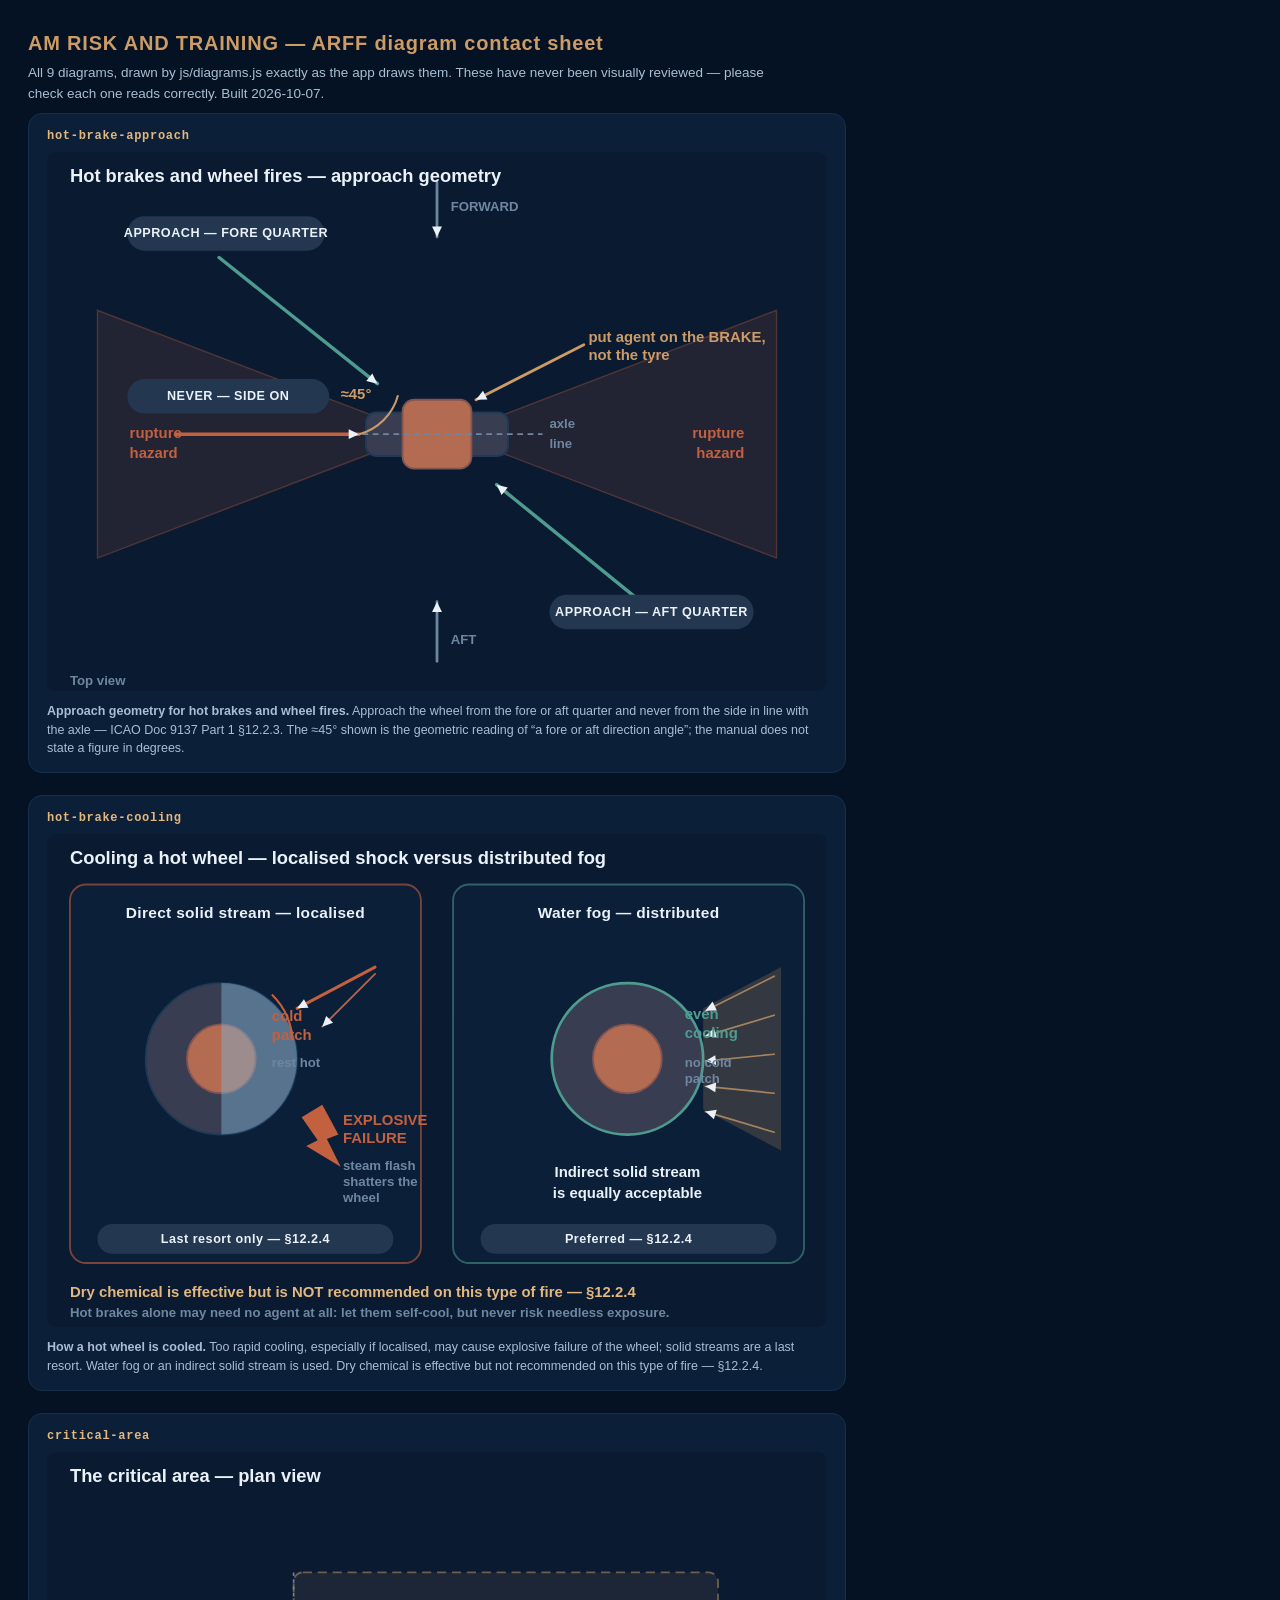
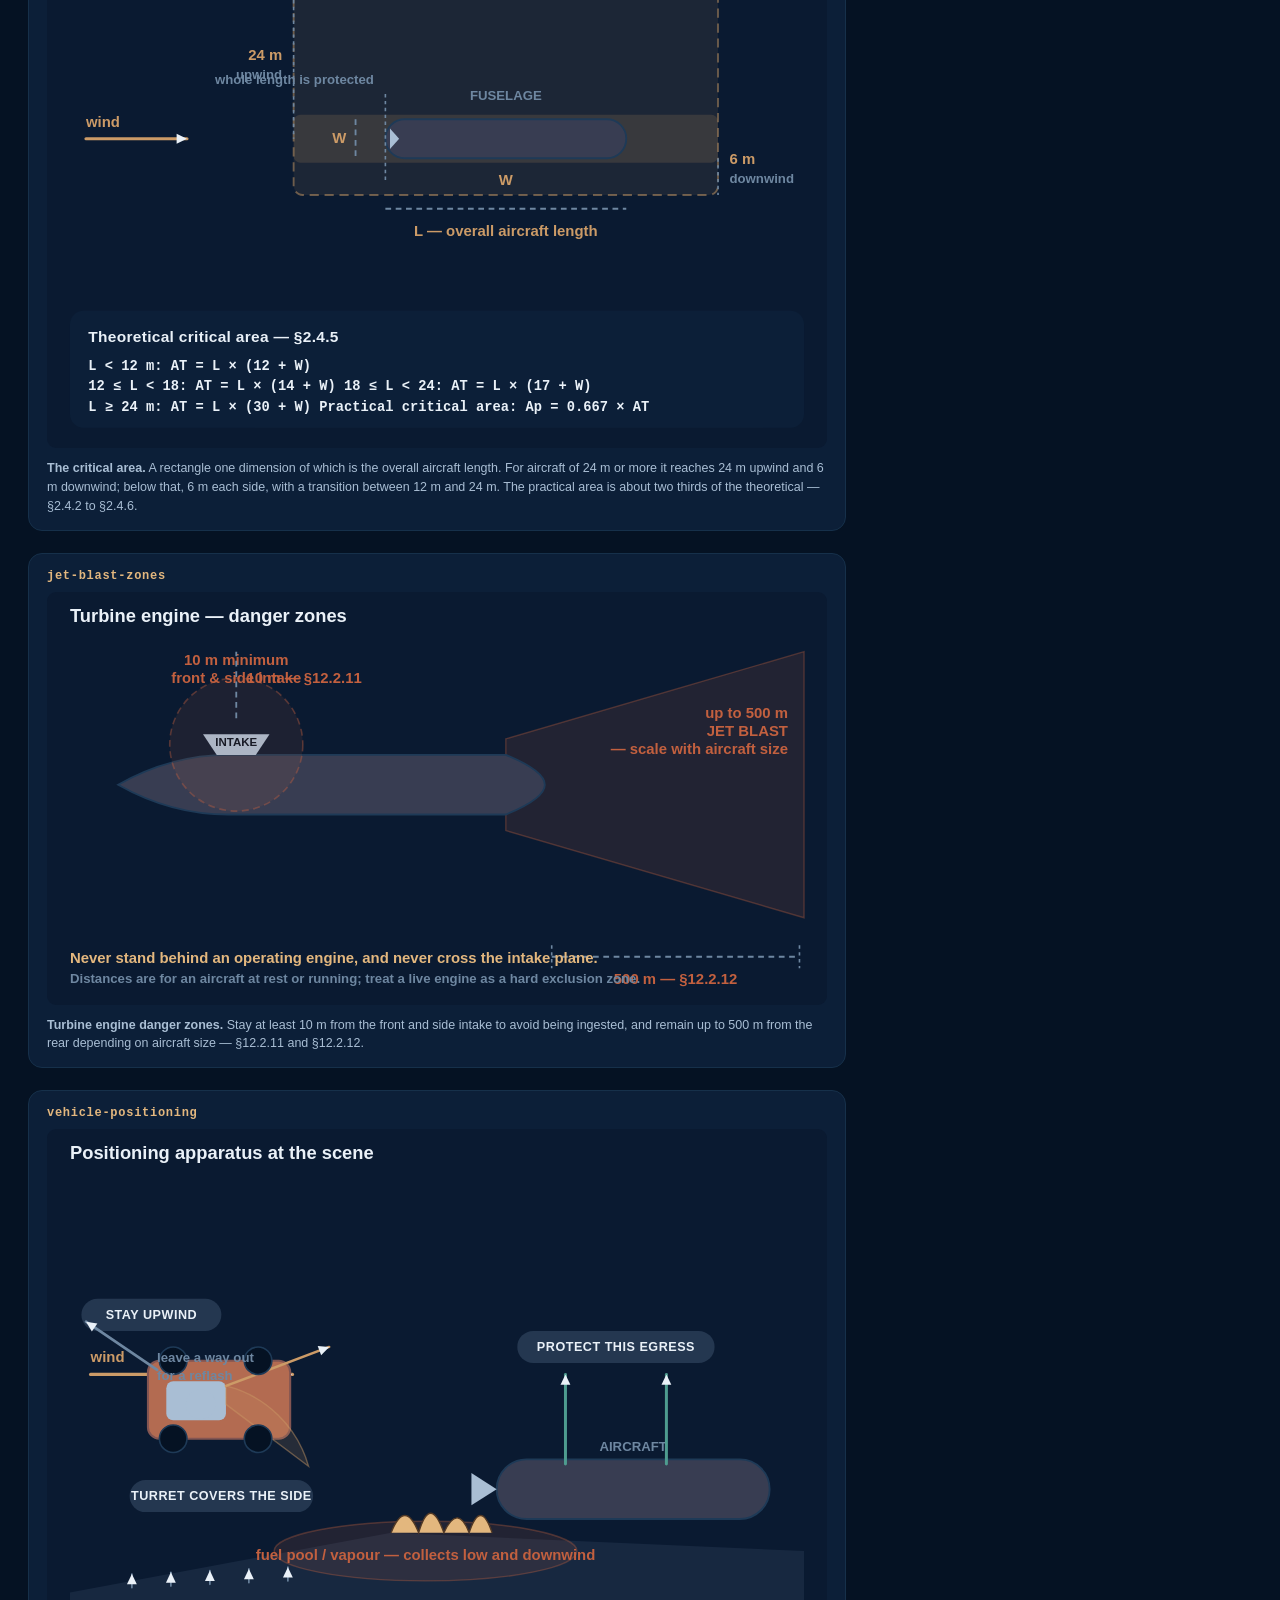
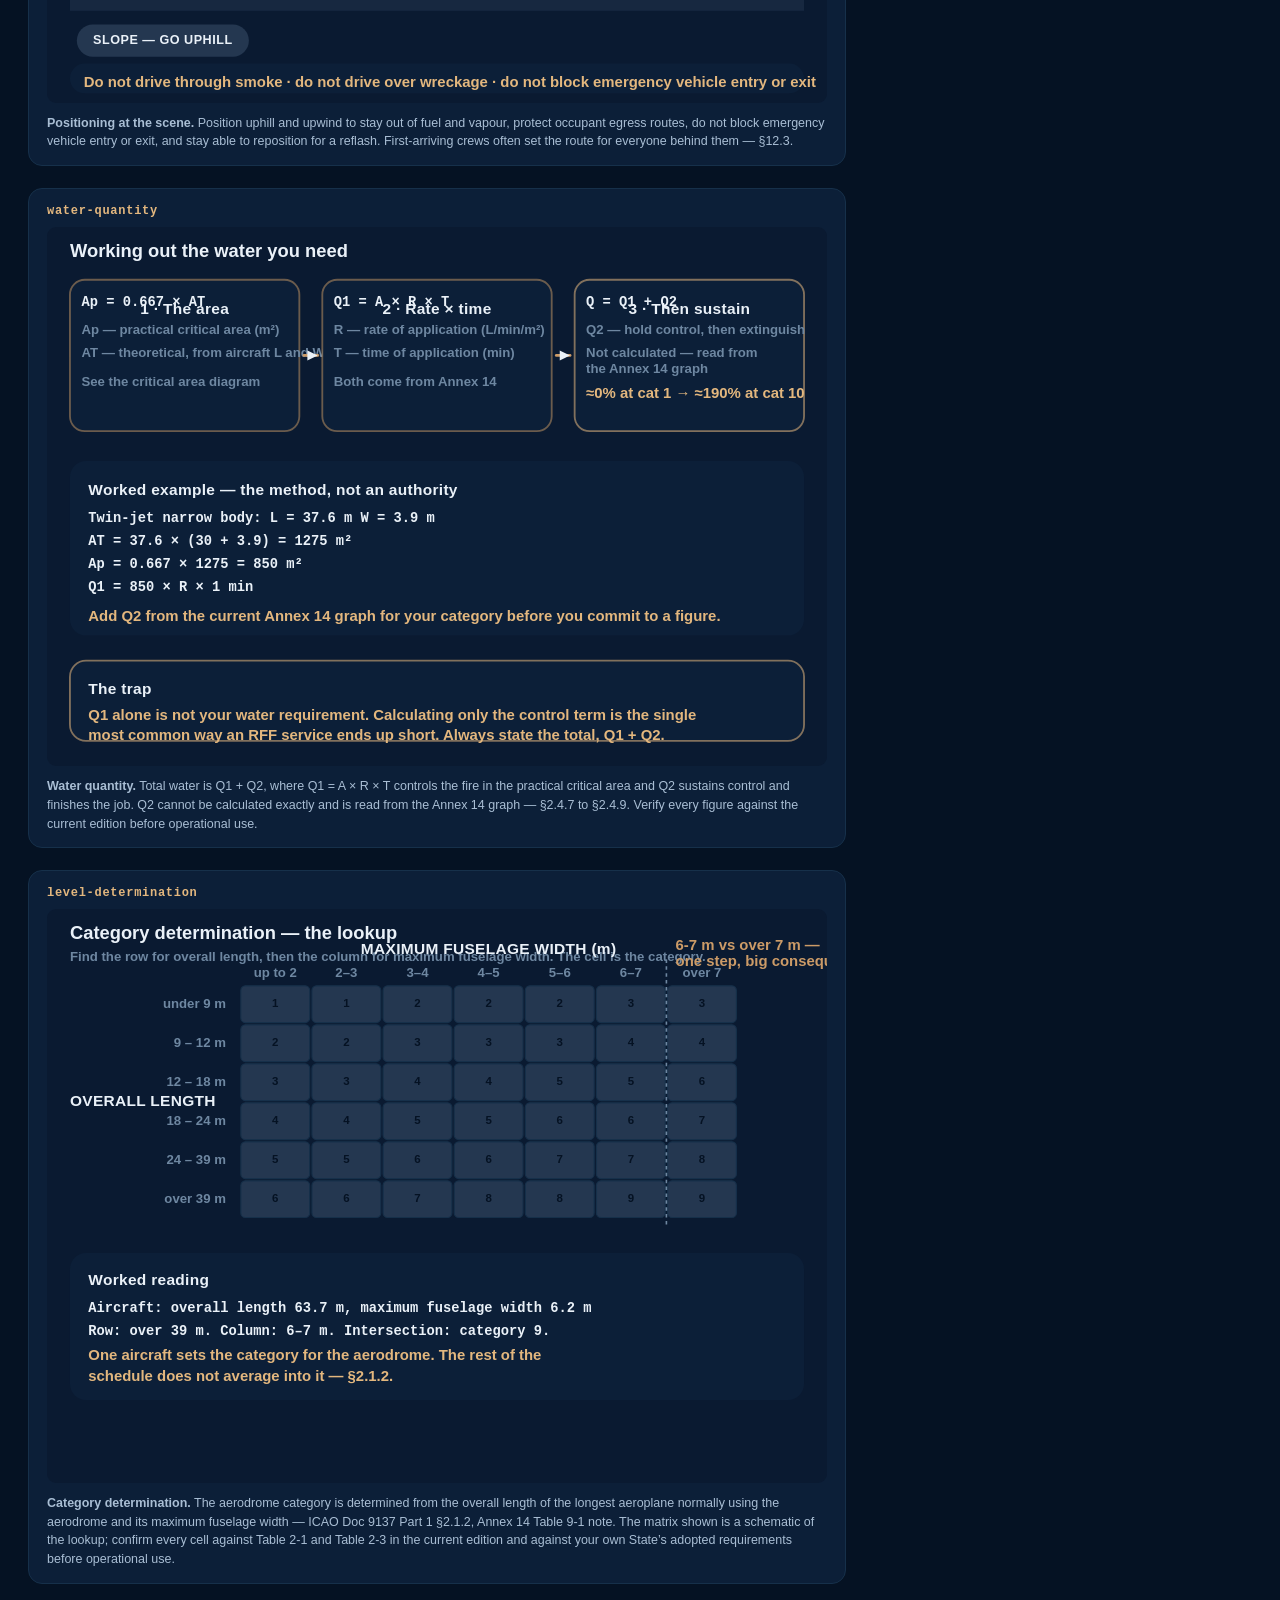
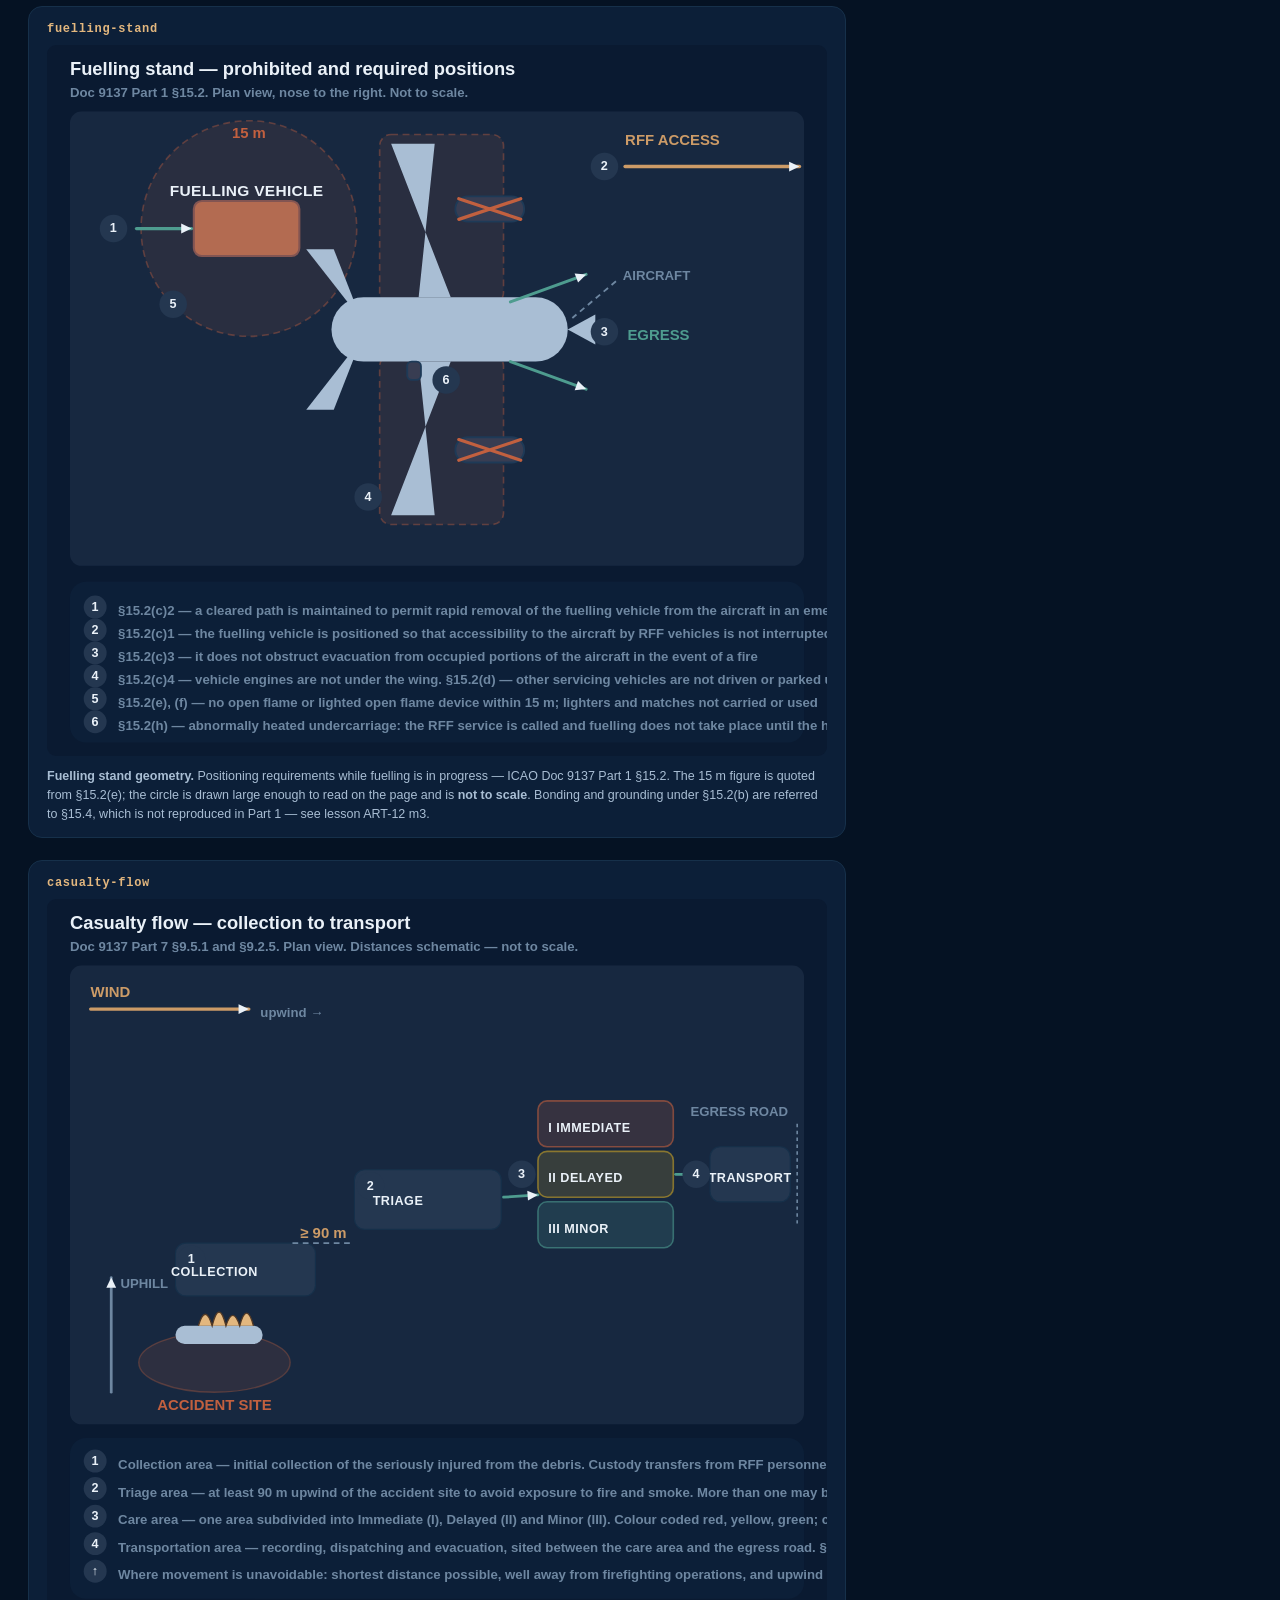
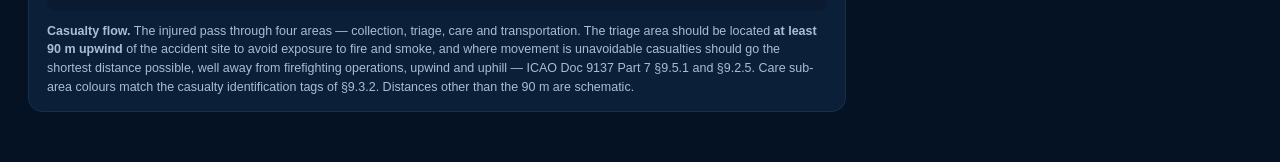
==== commit 5ae016d9: "deploy Cache-buster bump: ?v=35, CACHE_VERSION v37." ====
--- a/deploy/diagram-sheet.html
+++ b/deploy/diagram-sheet.html
@@ -77,7 +77,7 @@
 
 </style>
 <h1>AM RISK AND TRAINING &mdash; ARFF diagram contact sheet</h1>
-<p class="lede">All 9 diagrams, drawn by js/diagrams.js exactly as the app draws them. These have never been visually reviewed &mdash; please check each one reads correctly. Built 2026-10-06.</p>
+<p class="lede">All 9 diagrams, drawn by js/diagrams.js exactly as the app draws them. These have never been visually reviewed &mdash; please check each one reads correctly. Built 2026-10-07.</p>
 <section><h2>hot-brake-approach</h2><svg viewBox="0 0 680 470" role="img" aria-label="Top view of an aircraft wheel showing correct fore and aft quarter approach angles and the incorrect side-on approach in line with the axle." preserveAspectRatio="xMidYMid meet"><title>Top view of an aircraft wheel showing correct fore and aft quarter approach angles and the incorrect side-on approach in line with the axle.</title><path d="M282,229 L44,138 L44,354 L282,263 Z" class="dg-hazard"/><path d="M398,229 L636,138 L636,354 L398,263 Z" class="dg-hazard"/><text x="72" y="246" class="dg-t dg-t--danger">rupture</text><text x="72" y="263" class="dg-t dg-t--danger">hazard</text><text x="608" y="246" class="dg-t dg-t--danger" text-anchor="end">rupture</text><text x="608" y="263" class="dg-t dg-t--danger" text-anchor="end">hazard</text><line x1="340" y1="26" x2="340" y2="74" class="dg-dim" stroke-width="2.4"/><path d="M335.7,65.0 L340,74 L344.3,65.0 Z" class="dg-head"/><text x="352" y="48" class="dg-t dg-t--dim">FORWARD</text><line x1="340" y1="444" x2="340" y2="392" class="dg-dim" stroke-width="2.4"/><path d="M344.3,401.0 L340,392 L335.7,401.0 Z" class="dg-head"/><text x="352" y="426" class="dg-t dg-t--dim">AFT</text><rect x="278" y="227" width="124" height="38" rx="9" class="dg-tyre"/><rect x="310" y="216" width="60" height="60" rx="10" class="dg-brake"/><line x1="248" y1="246" x2="432" y2="246" class="dg-axis" stroke-width="1.6"/><text x="438" y="238" class="dg-t dg-t--dim">axle</text><text x="438" y="255" class="dg-t dg-t--dim">line</text><line x1="150" y1="92" x2="288" y2="202" class="dg-good" stroke-width="3"/><path d="M278.3,199.7 L288,202 L283.6,193.0 Z" class="dg-head"/><line x1="530" y1="402" x2="392" y2="290" class="dg-good" stroke-width="3"/><path d="M401.7,292.4 L392,290 L396.3,299.0 Z" class="dg-head"/><rect x="70" y="56" width="172" height="30" rx="15" class="dg-chip dg-chip--ok"/><text x="156" y="71.5" class="dg-t dg-t--chip" text-anchor="middle">APPROACH — FORE QUARTER</text><rect x="438" y="386" width="178" height="30" rx="15" class="dg-chip dg-chip--ok"/><text x="527" y="401.5" class="dg-t dg-t--chip" text-anchor="middle">APPROACH — AFT QUARTER</text><line x1="112" y1="246" x2="272" y2="246" class="dg-bad" stroke-width="3"/><path d="M263.0,250.3 L272,246 L263.0,241.7 Z" class="dg-head"/><rect x="70" y="198" width="176" height="30" rx="15" class="dg-chip dg-chip--danger"/><text x="158" y="213.5" class="dg-t dg-t--chip" text-anchor="middle">NEVER — SIDE ON</text><path d="M306,212 A48,48 0 0 1 272,246" class="dg-arc"/><text x="256" y="212" class="dg-t dg-t--accent">≈45°</text><line x1="468" y1="168" x2="374" y2="216" class="dg-accent" stroke-width="2.4"/><path d="M380.1,208.1 L374,216 L384.0,215.7 Z" class="dg-head"/><text x="472" y="162" class="dg-t dg-t--accent">put agent on the BRAKE,</text><text x="472" y="178" class="dg-t dg-t--accent">not the tyre</text><text x="20" y="22" class="dg-t dg-t--title">Hot brakes and wheel fires — approach geometry</text><text x="20" y="462" class="dg-t dg-t--dim">Top view</text></svg><p class="cap"><b>Approach geometry for hot brakes and wheel fires.</b> Approach the wheel from the fore or aft quarter and never from the side in line with the axle — ICAO Doc 9137 Part 1 §12.2.3. The ≈45° shown is the geometric reading of &ldquo;a fore or aft direction angle&rdquo;; the manual does not state a figure in degrees.</p></section>
 <section><h2>hot-brake-cooling</h2><svg viewBox="0 0 680 430" role="img" aria-label="Section view comparing a direct solid stream causing localised explosive failure of a hot wheel with water fog giving even cooling." preserveAspectRatio="xMidYMid meet"><title>Section view comparing a direct solid stream causing localised explosive failure of a hot wheel with water fog giving even cooling.</title><text x="20" y="22" class="dg-t dg-t--title">Cooling a hot wheel — localised shock versus distributed fog</text><rect x="20" y="44" width="306" height="330" rx="14" class="dg-panel"/><text x="173" y="70" class="dg-t dg-t--head" text-anchor="middle">Direct solid stream — localised</text><rect x="20" y="44" width="306" height="330" rx="14" class="dg-panel__edge dg-panel__edge--danger"/><circle cx="152" cy="196" r="66" class="dg-tyre"/><circle cx="152" cy="196" r="30" class="dg-brake"/><path d="M152,130 A66,66 0 0 1 152,262 Z" class="dg-cold"/><text x="196" y="160" class="dg-t dg-t--danger">cold</text><text x="196" y="176" class="dg-t dg-t--danger">patch</text><text x="196" y="200" class="dg-t dg-t--dim">rest hot</text><line x1="286" y1="116" x2="218" y2="152" class="dg-bad" stroke-width="2.6"/><path d="M224.0,144.0 L218,152 L228.0,151.5 Z" class="dg-head"/><line x1="286" y1="122" x2="240" y2="168" class="dg-bad" stroke-width="1.6"/><path d="M243.4,158.6 L240,168 L249.4,164.6 Z" class="dg-head"/><path d="M196,140 A60,60 0 0 1 214,180" class="dg-arc dg-arc--danger"/><path d="M240,236 l14,26 l-10,4 l12,24 l-30,-18 l10,-5 l-14,-20 z" class="dg-burst"/><text x="258" y="250" class="dg-t dg-t--danger">EXPLOSIVE</text><text x="258" y="266" class="dg-t dg-t--danger">FAILURE</text><text x="258" y="290" class="dg-t dg-t--dim">steam flash</text><text x="258" y="304" class="dg-t dg-t--dim">shatters the</text><text x="258" y="318" class="dg-t dg-t--dim">wheel</text><rect x="44" y="340" width="258" height="26" rx="13" class="dg-chip dg-chip--danger"/><text x="173" y="353.5" class="dg-t dg-t--chip" text-anchor="middle">Last resort only — §12.2.4</text><rect x="354" y="44" width="306" height="330" rx="14" class="dg-panel"/><text x="507" y="70" class="dg-t dg-t--head" text-anchor="middle">Water fog — distributed</text><rect x="354" y="44" width="306" height="330" rx="14" class="dg-panel__edge dg-panel__edge--ok"/><circle cx="506" cy="196" r="66" class="dg-tyre"/><circle cx="506" cy="196" r="30" class="dg-brake"/><circle cx="506" cy="196" r="66" class="dg-cool"/><path d="M640,116 L572,152 L572,240 L640,276 Z" class="dg-fog"/><line x1="634" y1="124" x2="574" y2="154" class="dg-fogline" stroke-width="1.5"/><path d="M580.2,146.1 L574,154 L584.0,153.8 Z" class="dg-head"/><line x1="634" y1="158" x2="574" y2="176" class="dg-fogline" stroke-width="1.5"/><path d="M581.4,169.3 L574,176 L583.9,177.5 Z" class="dg-head"/><line x1="634" y1="192" x2="574" y2="198" class="dg-fogline" stroke-width="1.5"/><path d="M582.6,192.9 L574,198 L583.4,201.3 Z" class="dg-head"/><line x1="634" y1="226" x2="574" y2="220" class="dg-fogline" stroke-width="1.5"/><path d="M583.4,216.7 L574,220 L582.6,225.1 Z" class="dg-head"/><line x1="634" y1="260" x2="574" y2="242" class="dg-fogline" stroke-width="1.5"/><path d="M583.9,240.5 L574,242 L581.4,248.7 Z" class="dg-head"/><text x="556" y="158" class="dg-t dg-t--good">even</text><text x="556" y="174" class="dg-t dg-t--good">cooling</text><text x="556" y="200" class="dg-t dg-t--dim">no cold</text><text x="556" y="214" class="dg-t dg-t--dim">patch</text><text x="506" y="296" class="dg-t dg-t--ok" text-anchor="middle">Indirect solid stream</text><text x="506" y="314" class="dg-t dg-t--ok" text-anchor="middle">is equally acceptable</text><rect x="378" y="340" width="258" height="26" rx="13" class="dg-chip dg-chip--ok"/><text x="507" y="353.5" class="dg-t dg-t--chip" text-anchor="middle">Preferred — §12.2.4</text><text x="20" y="400" class="dg-t dg-t--warn">Dry chemical is effective but is NOT recommended on this type of fire — §12.2.4</text><text x="20" y="418" class="dg-t dg-t--dim">Hot brakes alone may need no agent at all: let them self-cool, but never risk needless exposure.</text></svg><p class="cap"><b>How a hot wheel is cooled.</b> Too rapid cooling, especially if localised, may cause explosive failure of the wheel; solid streams are a last resort. Water fog or an indirect solid stream is used. Dry chemical is effective but not recommended on this type of fire — §12.2.4.</p></section>
 <section><h2>critical-area</h2><svg viewBox="0 0 680 520" role="img" aria-label="Plan view of an aircraft within the theoretical and practical critical areas, showing 24 metres upwind and 6 metres downwind." preserveAspectRatio="xMidYMid meet"><title>Plan view of an aircraft within the theoretical and practical critical areas, showing 24 metres upwind and 6 metres downwind.</title><text x="20" y="22" class="dg-t dg-t--title">The critical area — plan view</text><rect x="215" y="229" width="370" height="42" rx="6" class="dg-practical"/><rect x="215" y="105" width="370" height="194" rx="8" class="dg-theory"/><line x1="34" y1="250" x2="122" y2="250" class="dg-accent" stroke-width="2.8"/><path d="M113.0,254.3 L122,250 L113.0,245.7 Z" class="dg-head"/><text x="34" y="236" class="dg-t dg-t--accent">wind</text><rect x="295" y="233" width="210" height="34" rx="17" class="dg-tyre"/><path d="M307,250 L299,241 L299,259 Z" class="dg-solid"/><text x="400" y="213" class="dg-t dg-t--dim" text-anchor="middle">FUSELAGE</text><text x="400" y="287" class="dg-t dg-t--accent" text-anchor="middle">W</text><line x1="269" y1="233" x2="269" y2="267" class="dg-axis" stroke-width="1.6"/><text x="261" y="250" class="dg-t dg-t--accent" text-anchor="end">W</text><line x1="295" y1="311" x2="505" y2="311" class="dg-axis" stroke-width="1.6"/><text x="400" y="331" class="dg-t dg-t--accent" text-anchor="middle">L — overall aircraft length</text><line x1="215" y1="105" x2="215" y2="250" class="dg-dimline"/><text x="205" y="177.5" class="dg-t dg-t--accent" text-anchor="end">24 m</text><text x="205" y="194.5" class="dg-t dg-t--dim" text-anchor="end">upwind</text><line x1="585" y1="267" x2="585" y2="299" class="dg-dimline"/><text x="595" y="268.5" class="dg-t dg-t--accent">6 m</text><text x="595" y="285.5" class="dg-t dg-t--dim">downwind</text><line x1="295" y1="211" x2="295" y2="289" class="dg-dimline"/><text x="285" y="199" class="dg-t dg-t--dim" text-anchor="end">whole length is protected</text><rect x="20" y="400" width="640" height="102" rx="12" class="dg-panel"/><text x="36" y="424" class="dg-t dg-t--head">Theoretical critical area — §2.4.5</text><text x="36" y="448" class="dg-t dg-t--mono">L &lt; 12 m:  AT = L × (12 + W)</text><text x="36" y="466" class="dg-t dg-t--mono">12 ≤ L &lt; 18:  AT = L × (14 + W)     18 ≤ L &lt; 24:  AT = L × (17 + W)</text><text x="36" y="484" class="dg-t dg-t--mono">L ≥ 24 m:  AT = L × (30 + W)          Practical critical area:  Ap = 0.667 × AT</text></svg><p class="cap"><b>The critical area.</b> A rectangle one dimension of which is the overall aircraft length. For aircraft of 24 m or more it reaches 24 m upwind and 6 m downwind; below that, 6 m each side, with a transition between 12 m and 24 m. The practical area is about two thirds of the theoretical — §2.4.2 to §2.4.6.</p></section>
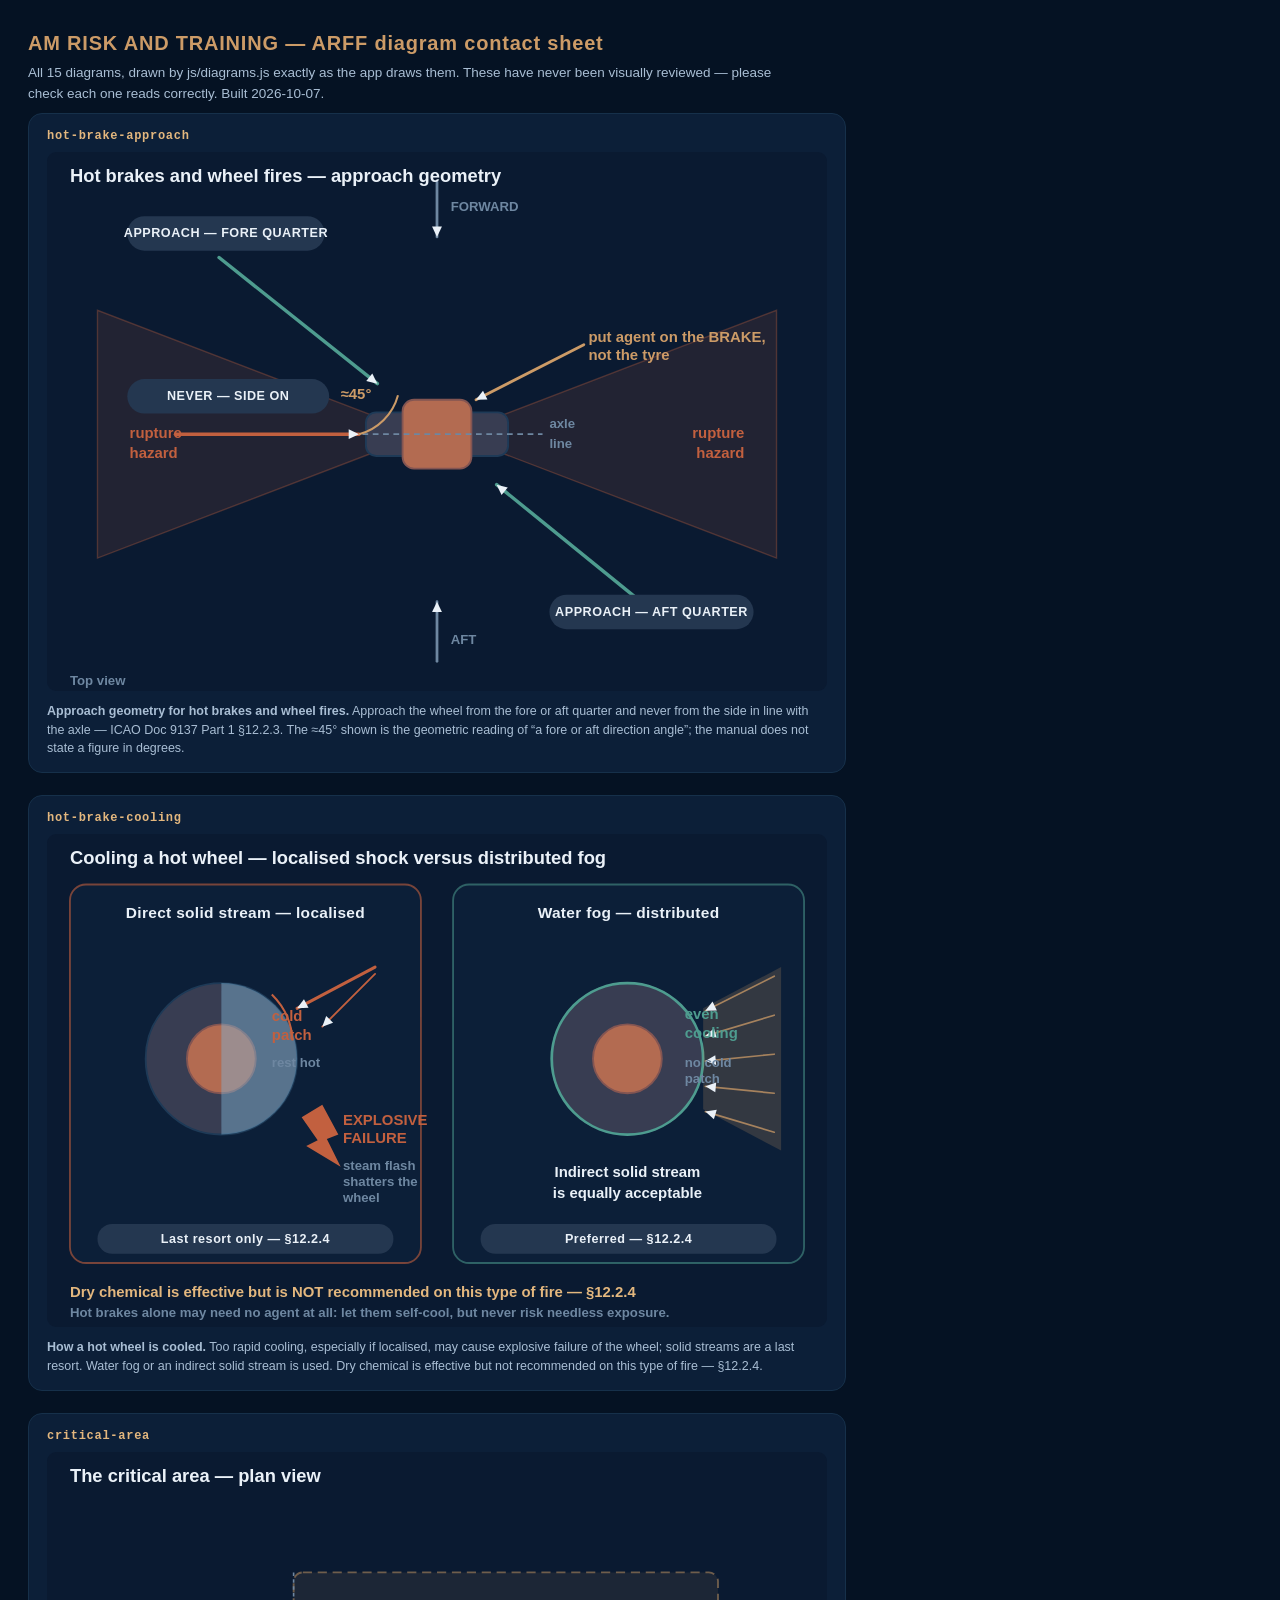
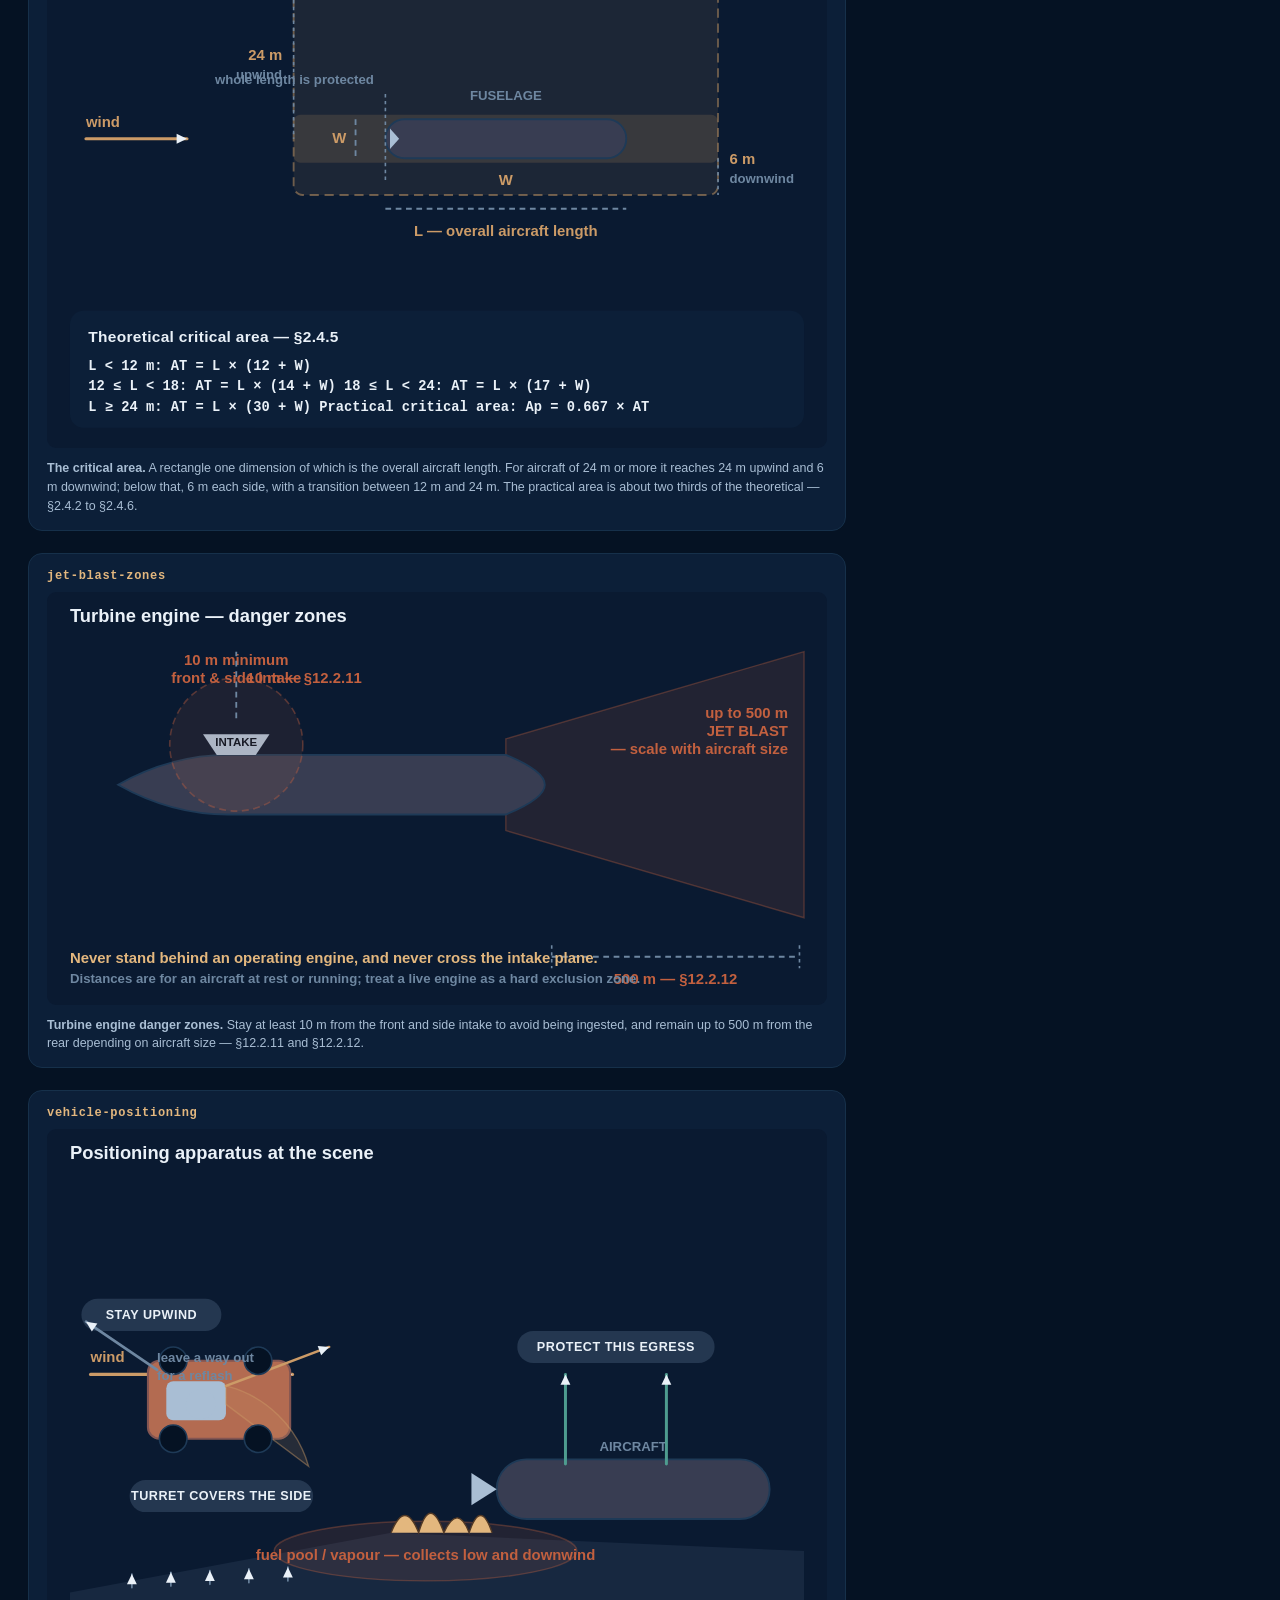
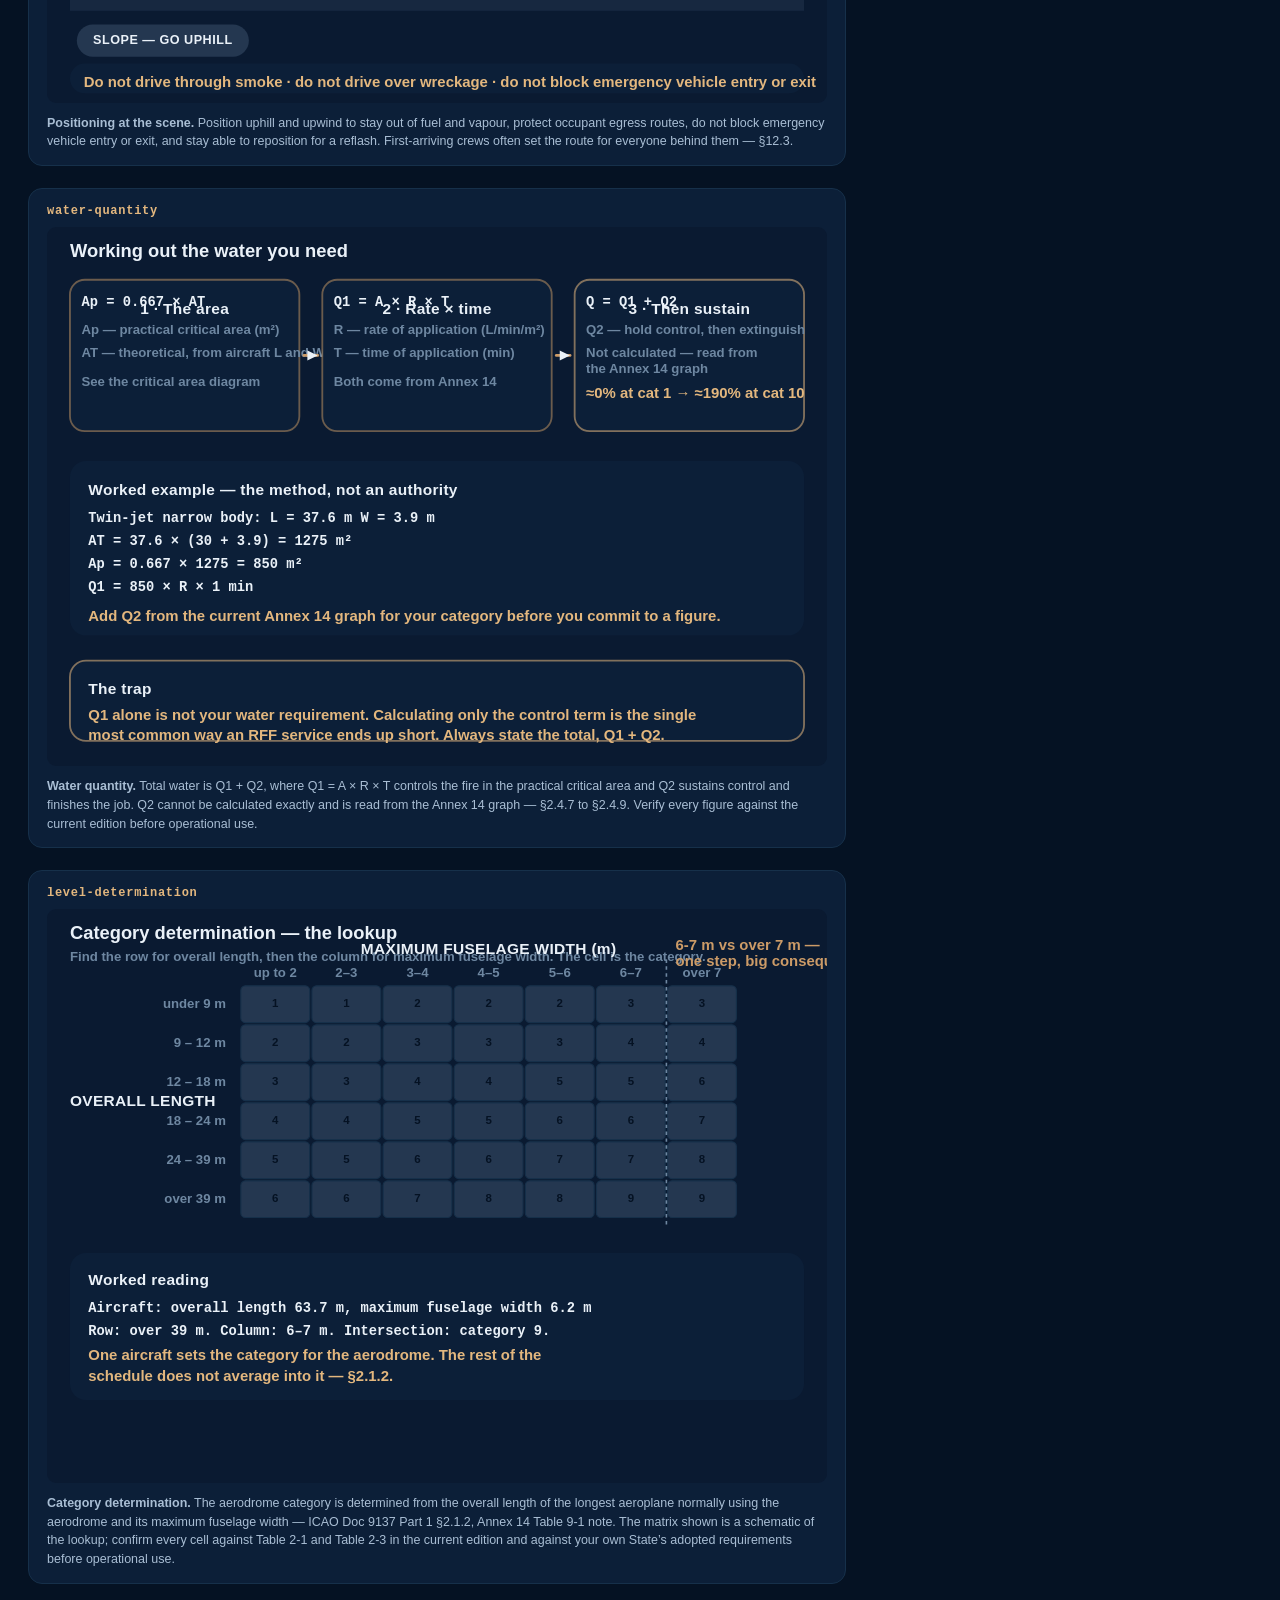
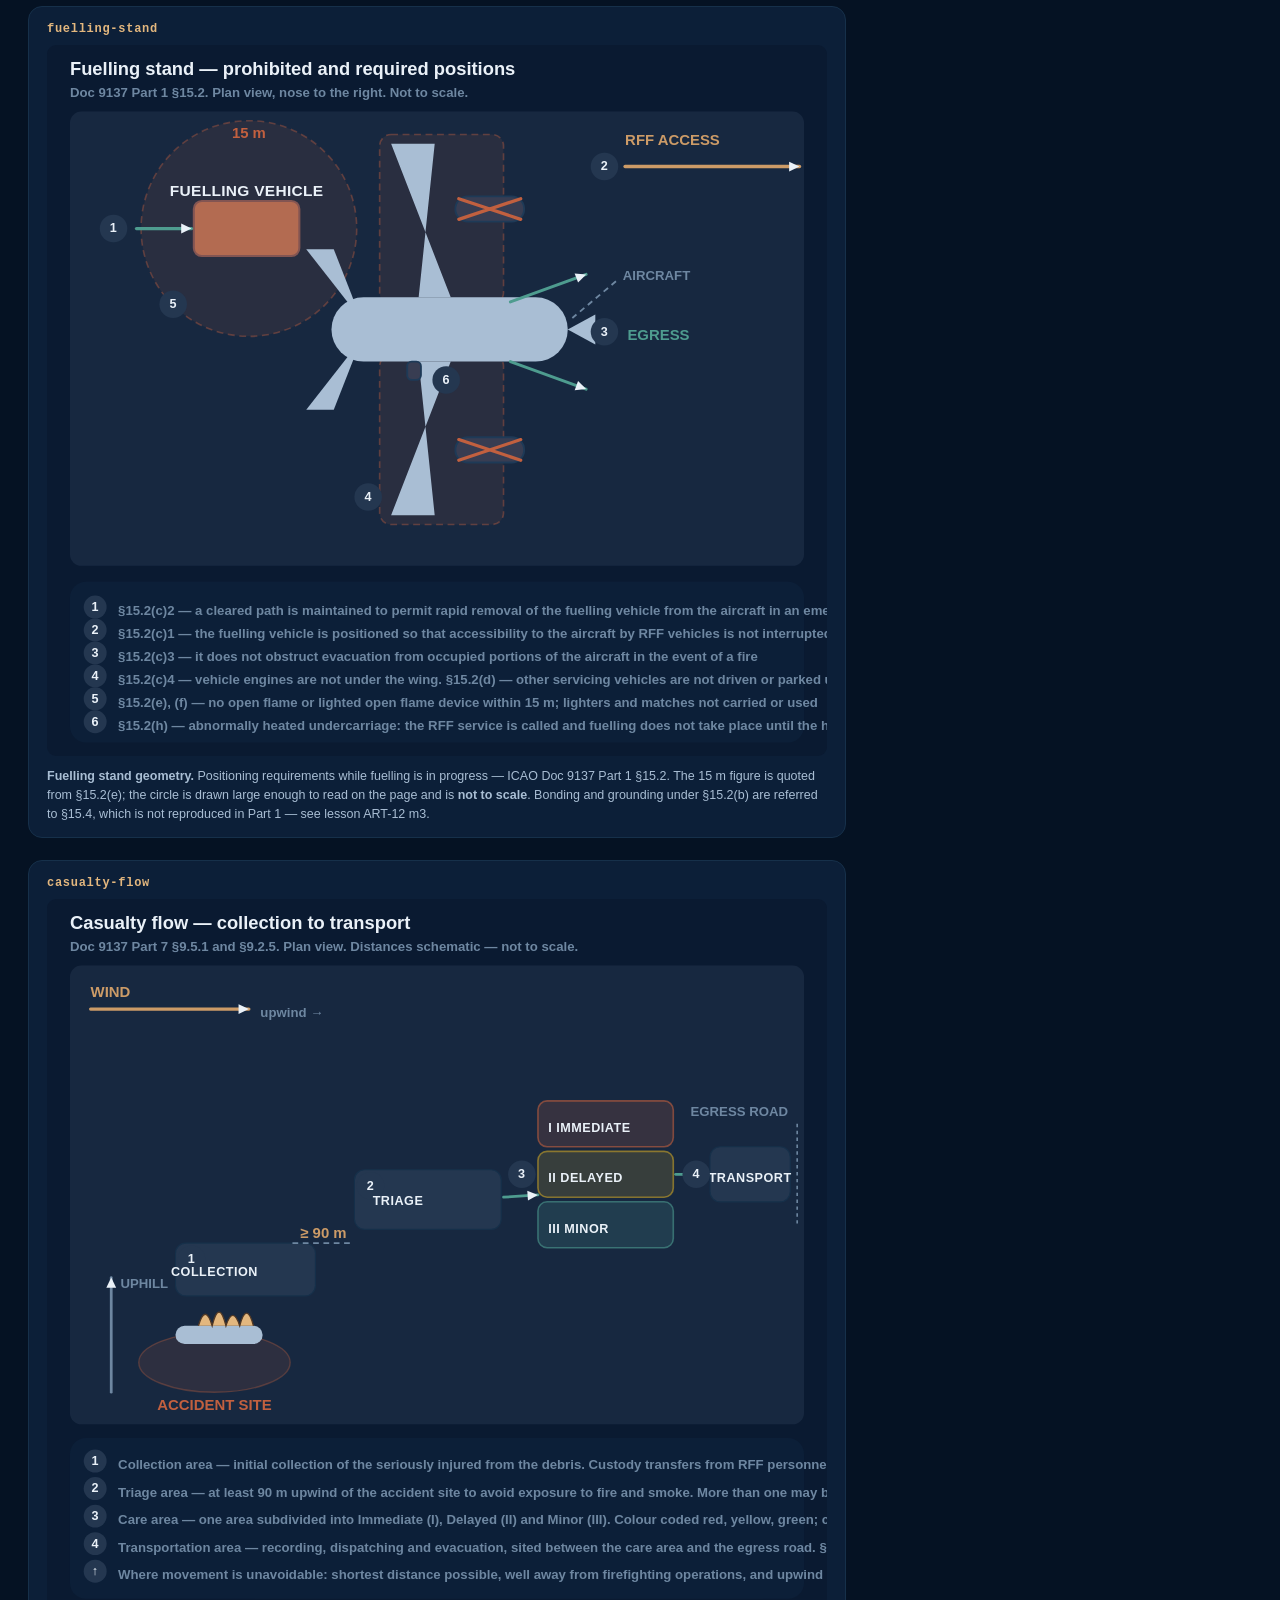
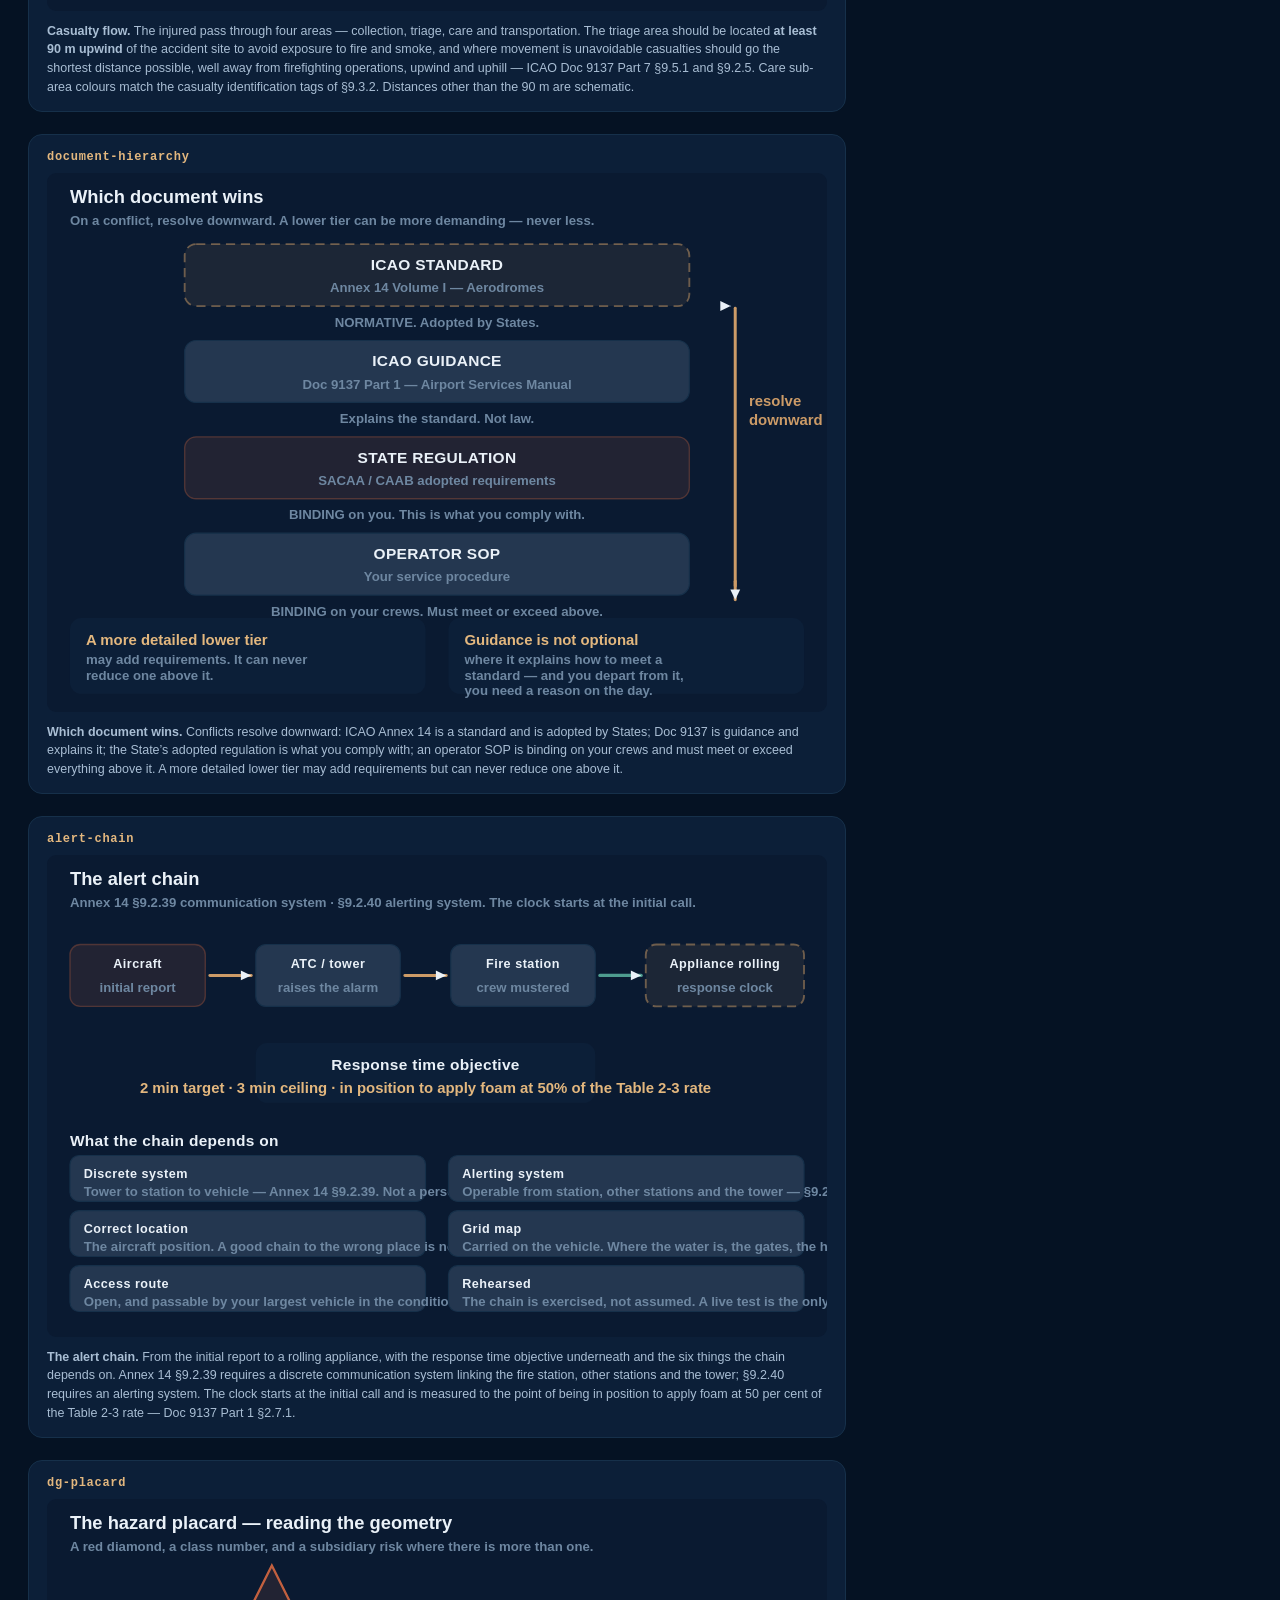
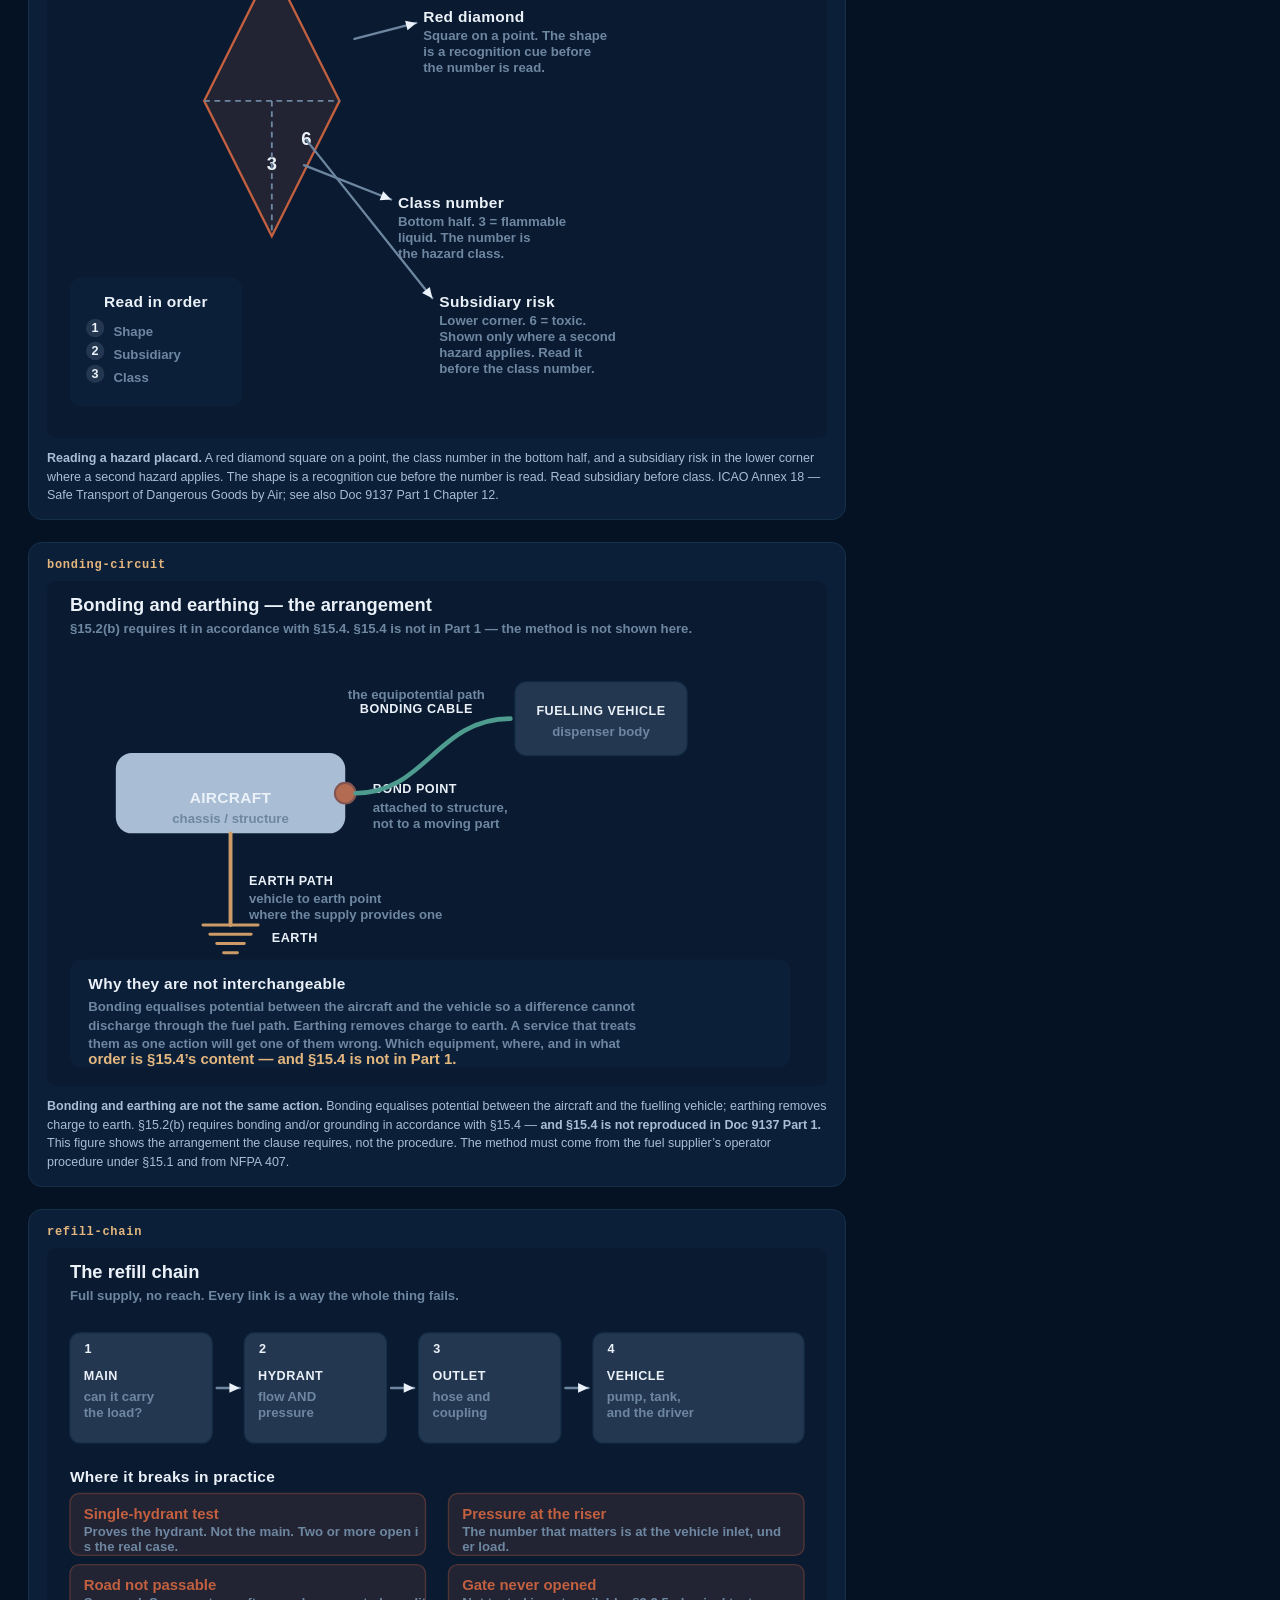
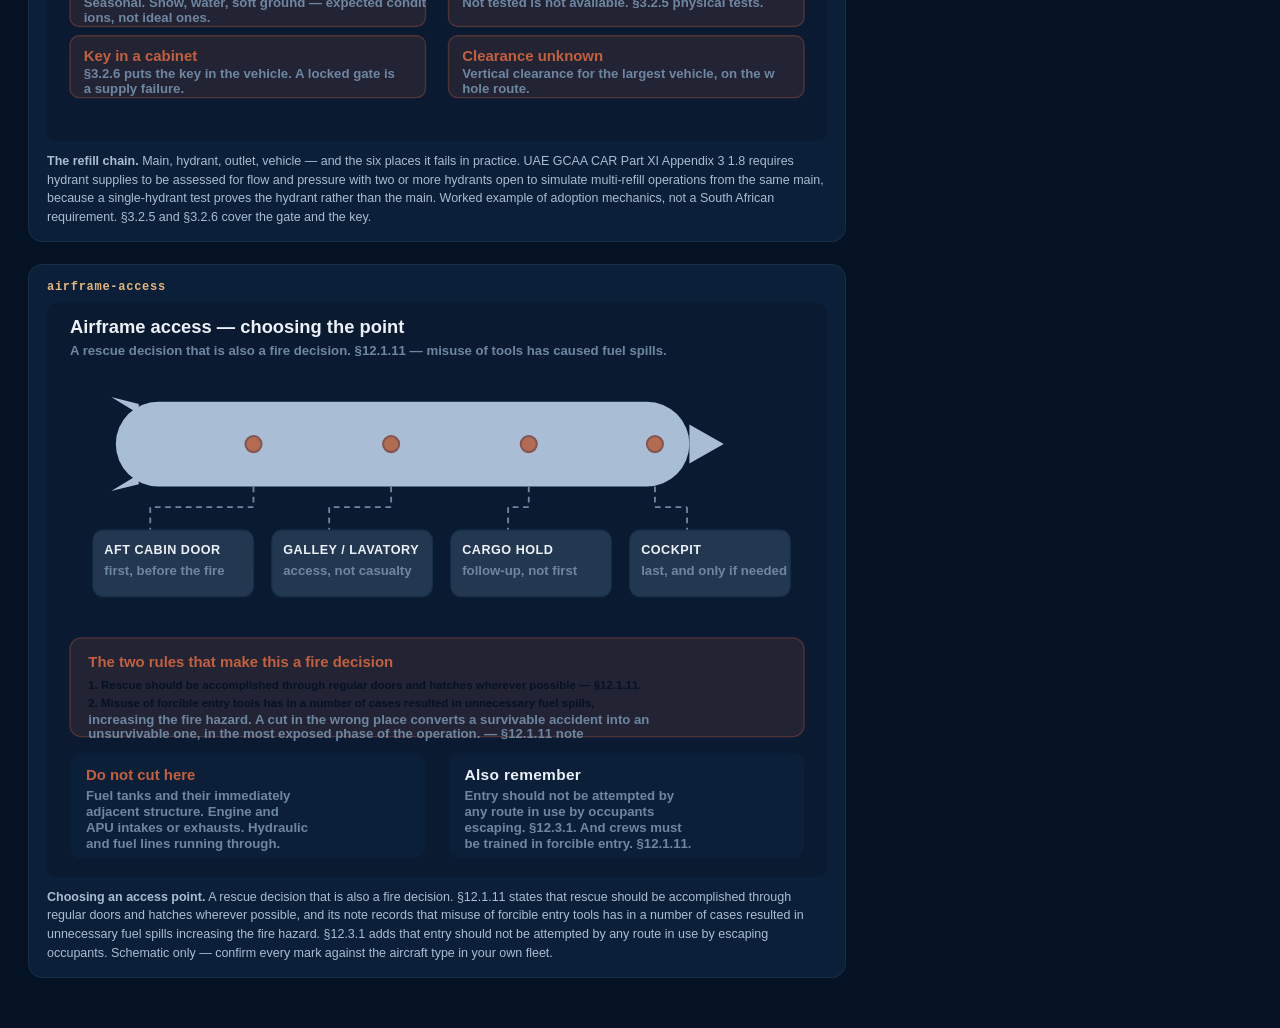
==== commit 238e9ef8: "deploy Cache-buster bump: ?v=37, CACHE_VERSION v39." ====
--- a/deploy/diagram-sheet.html
+++ b/deploy/diagram-sheet.html
@@ -77,7 +77,7 @@
 
 </style>
 <h1>AM RISK AND TRAINING &mdash; ARFF diagram contact sheet</h1>
-<p class="lede">All 9 diagrams, drawn by js/diagrams.js exactly as the app draws them. These have never been visually reviewed &mdash; please check each one reads correctly. Built 2026-10-07.</p>
+<p class="lede">All 15 diagrams, drawn by js/diagrams.js exactly as the app draws them. These have never been visually reviewed &mdash; please check each one reads correctly. Built 2026-10-07.</p>
 <section><h2>hot-brake-approach</h2><svg viewBox="0 0 680 470" role="img" aria-label="Top view of an aircraft wheel showing correct fore and aft quarter approach angles and the incorrect side-on approach in line with the axle." preserveAspectRatio="xMidYMid meet"><title>Top view of an aircraft wheel showing correct fore and aft quarter approach angles and the incorrect side-on approach in line with the axle.</title><path d="M282,229 L44,138 L44,354 L282,263 Z" class="dg-hazard"/><path d="M398,229 L636,138 L636,354 L398,263 Z" class="dg-hazard"/><text x="72" y="246" class="dg-t dg-t--danger">rupture</text><text x="72" y="263" class="dg-t dg-t--danger">hazard</text><text x="608" y="246" class="dg-t dg-t--danger" text-anchor="end">rupture</text><text x="608" y="263" class="dg-t dg-t--danger" text-anchor="end">hazard</text><line x1="340" y1="26" x2="340" y2="74" class="dg-dim" stroke-width="2.4"/><path d="M335.7,65.0 L340,74 L344.3,65.0 Z" class="dg-head"/><text x="352" y="48" class="dg-t dg-t--dim">FORWARD</text><line x1="340" y1="444" x2="340" y2="392" class="dg-dim" stroke-width="2.4"/><path d="M344.3,401.0 L340,392 L335.7,401.0 Z" class="dg-head"/><text x="352" y="426" class="dg-t dg-t--dim">AFT</text><rect x="278" y="227" width="124" height="38" rx="9" class="dg-tyre"/><rect x="310" y="216" width="60" height="60" rx="10" class="dg-brake"/><line x1="248" y1="246" x2="432" y2="246" class="dg-axis" stroke-width="1.6"/><text x="438" y="238" class="dg-t dg-t--dim">axle</text><text x="438" y="255" class="dg-t dg-t--dim">line</text><line x1="150" y1="92" x2="288" y2="202" class="dg-good" stroke-width="3"/><path d="M278.3,199.7 L288,202 L283.6,193.0 Z" class="dg-head"/><line x1="530" y1="402" x2="392" y2="290" class="dg-good" stroke-width="3"/><path d="M401.7,292.4 L392,290 L396.3,299.0 Z" class="dg-head"/><rect x="70" y="56" width="172" height="30" rx="15" class="dg-chip dg-chip--ok"/><text x="156" y="71.5" class="dg-t dg-t--chip" text-anchor="middle">APPROACH — FORE QUARTER</text><rect x="438" y="386" width="178" height="30" rx="15" class="dg-chip dg-chip--ok"/><text x="527" y="401.5" class="dg-t dg-t--chip" text-anchor="middle">APPROACH — AFT QUARTER</text><line x1="112" y1="246" x2="272" y2="246" class="dg-bad" stroke-width="3"/><path d="M263.0,250.3 L272,246 L263.0,241.7 Z" class="dg-head"/><rect x="70" y="198" width="176" height="30" rx="15" class="dg-chip dg-chip--danger"/><text x="158" y="213.5" class="dg-t dg-t--chip" text-anchor="middle">NEVER — SIDE ON</text><path d="M306,212 A48,48 0 0 1 272,246" class="dg-arc"/><text x="256" y="212" class="dg-t dg-t--accent">≈45°</text><line x1="468" y1="168" x2="374" y2="216" class="dg-accent" stroke-width="2.4"/><path d="M380.1,208.1 L374,216 L384.0,215.7 Z" class="dg-head"/><text x="472" y="162" class="dg-t dg-t--accent">put agent on the BRAKE,</text><text x="472" y="178" class="dg-t dg-t--accent">not the tyre</text><text x="20" y="22" class="dg-t dg-t--title">Hot brakes and wheel fires — approach geometry</text><text x="20" y="462" class="dg-t dg-t--dim">Top view</text></svg><p class="cap"><b>Approach geometry for hot brakes and wheel fires.</b> Approach the wheel from the fore or aft quarter and never from the side in line with the axle — ICAO Doc 9137 Part 1 §12.2.3. The ≈45° shown is the geometric reading of &ldquo;a fore or aft direction angle&rdquo;; the manual does not state a figure in degrees.</p></section>
 <section><h2>hot-brake-cooling</h2><svg viewBox="0 0 680 430" role="img" aria-label="Section view comparing a direct solid stream causing localised explosive failure of a hot wheel with water fog giving even cooling." preserveAspectRatio="xMidYMid meet"><title>Section view comparing a direct solid stream causing localised explosive failure of a hot wheel with water fog giving even cooling.</title><text x="20" y="22" class="dg-t dg-t--title">Cooling a hot wheel — localised shock versus distributed fog</text><rect x="20" y="44" width="306" height="330" rx="14" class="dg-panel"/><text x="173" y="70" class="dg-t dg-t--head" text-anchor="middle">Direct solid stream — localised</text><rect x="20" y="44" width="306" height="330" rx="14" class="dg-panel__edge dg-panel__edge--danger"/><circle cx="152" cy="196" r="66" class="dg-tyre"/><circle cx="152" cy="196" r="30" class="dg-brake"/><path d="M152,130 A66,66 0 0 1 152,262 Z" class="dg-cold"/><text x="196" y="160" class="dg-t dg-t--danger">cold</text><text x="196" y="176" class="dg-t dg-t--danger">patch</text><text x="196" y="200" class="dg-t dg-t--dim">rest hot</text><line x1="286" y1="116" x2="218" y2="152" class="dg-bad" stroke-width="2.6"/><path d="M224.0,144.0 L218,152 L228.0,151.5 Z" class="dg-head"/><line x1="286" y1="122" x2="240" y2="168" class="dg-bad" stroke-width="1.6"/><path d="M243.4,158.6 L240,168 L249.4,164.6 Z" class="dg-head"/><path d="M196,140 A60,60 0 0 1 214,180" class="dg-arc dg-arc--danger"/><path d="M240,236 l14,26 l-10,4 l12,24 l-30,-18 l10,-5 l-14,-20 z" class="dg-burst"/><text x="258" y="250" class="dg-t dg-t--danger">EXPLOSIVE</text><text x="258" y="266" class="dg-t dg-t--danger">FAILURE</text><text x="258" y="290" class="dg-t dg-t--dim">steam flash</text><text x="258" y="304" class="dg-t dg-t--dim">shatters the</text><text x="258" y="318" class="dg-t dg-t--dim">wheel</text><rect x="44" y="340" width="258" height="26" rx="13" class="dg-chip dg-chip--danger"/><text x="173" y="353.5" class="dg-t dg-t--chip" text-anchor="middle">Last resort only — §12.2.4</text><rect x="354" y="44" width="306" height="330" rx="14" class="dg-panel"/><text x="507" y="70" class="dg-t dg-t--head" text-anchor="middle">Water fog — distributed</text><rect x="354" y="44" width="306" height="330" rx="14" class="dg-panel__edge dg-panel__edge--ok"/><circle cx="506" cy="196" r="66" class="dg-tyre"/><circle cx="506" cy="196" r="30" class="dg-brake"/><circle cx="506" cy="196" r="66" class="dg-cool"/><path d="M640,116 L572,152 L572,240 L640,276 Z" class="dg-fog"/><line x1="634" y1="124" x2="574" y2="154" class="dg-fogline" stroke-width="1.5"/><path d="M580.2,146.1 L574,154 L584.0,153.8 Z" class="dg-head"/><line x1="634" y1="158" x2="574" y2="176" class="dg-fogline" stroke-width="1.5"/><path d="M581.4,169.3 L574,176 L583.9,177.5 Z" class="dg-head"/><line x1="634" y1="192" x2="574" y2="198" class="dg-fogline" stroke-width="1.5"/><path d="M582.6,192.9 L574,198 L583.4,201.3 Z" class="dg-head"/><line x1="634" y1="226" x2="574" y2="220" class="dg-fogline" stroke-width="1.5"/><path d="M583.4,216.7 L574,220 L582.6,225.1 Z" class="dg-head"/><line x1="634" y1="260" x2="574" y2="242" class="dg-fogline" stroke-width="1.5"/><path d="M583.9,240.5 L574,242 L581.4,248.7 Z" class="dg-head"/><text x="556" y="158" class="dg-t dg-t--good">even</text><text x="556" y="174" class="dg-t dg-t--good">cooling</text><text x="556" y="200" class="dg-t dg-t--dim">no cold</text><text x="556" y="214" class="dg-t dg-t--dim">patch</text><text x="506" y="296" class="dg-t dg-t--ok" text-anchor="middle">Indirect solid stream</text><text x="506" y="314" class="dg-t dg-t--ok" text-anchor="middle">is equally acceptable</text><rect x="378" y="340" width="258" height="26" rx="13" class="dg-chip dg-chip--ok"/><text x="507" y="353.5" class="dg-t dg-t--chip" text-anchor="middle">Preferred — §12.2.4</text><text x="20" y="400" class="dg-t dg-t--warn">Dry chemical is effective but is NOT recommended on this type of fire — §12.2.4</text><text x="20" y="418" class="dg-t dg-t--dim">Hot brakes alone may need no agent at all: let them self-cool, but never risk needless exposure.</text></svg><p class="cap"><b>How a hot wheel is cooled.</b> Too rapid cooling, especially if localised, may cause explosive failure of the wheel; solid streams are a last resort. Water fog or an indirect solid stream is used. Dry chemical is effective but not recommended on this type of fire — §12.2.4.</p></section>
 <section><h2>critical-area</h2><svg viewBox="0 0 680 520" role="img" aria-label="Plan view of an aircraft within the theoretical and practical critical areas, showing 24 metres upwind and 6 metres downwind." preserveAspectRatio="xMidYMid meet"><title>Plan view of an aircraft within the theoretical and practical critical areas, showing 24 metres upwind and 6 metres downwind.</title><text x="20" y="22" class="dg-t dg-t--title">The critical area — plan view</text><rect x="215" y="229" width="370" height="42" rx="6" class="dg-practical"/><rect x="215" y="105" width="370" height="194" rx="8" class="dg-theory"/><line x1="34" y1="250" x2="122" y2="250" class="dg-accent" stroke-width="2.8"/><path d="M113.0,254.3 L122,250 L113.0,245.7 Z" class="dg-head"/><text x="34" y="236" class="dg-t dg-t--accent">wind</text><rect x="295" y="233" width="210" height="34" rx="17" class="dg-tyre"/><path d="M307,250 L299,241 L299,259 Z" class="dg-solid"/><text x="400" y="213" class="dg-t dg-t--dim" text-anchor="middle">FUSELAGE</text><text x="400" y="287" class="dg-t dg-t--accent" text-anchor="middle">W</text><line x1="269" y1="233" x2="269" y2="267" class="dg-axis" stroke-width="1.6"/><text x="261" y="250" class="dg-t dg-t--accent" text-anchor="end">W</text><line x1="295" y1="311" x2="505" y2="311" class="dg-axis" stroke-width="1.6"/><text x="400" y="331" class="dg-t dg-t--accent" text-anchor="middle">L — overall aircraft length</text><line x1="215" y1="105" x2="215" y2="250" class="dg-dimline"/><text x="205" y="177.5" class="dg-t dg-t--accent" text-anchor="end">24 m</text><text x="205" y="194.5" class="dg-t dg-t--dim" text-anchor="end">upwind</text><line x1="585" y1="267" x2="585" y2="299" class="dg-dimline"/><text x="595" y="268.5" class="dg-t dg-t--accent">6 m</text><text x="595" y="285.5" class="dg-t dg-t--dim">downwind</text><line x1="295" y1="211" x2="295" y2="289" class="dg-dimline"/><text x="285" y="199" class="dg-t dg-t--dim" text-anchor="end">whole length is protected</text><rect x="20" y="400" width="640" height="102" rx="12" class="dg-panel"/><text x="36" y="424" class="dg-t dg-t--head">Theoretical critical area — §2.4.5</text><text x="36" y="448" class="dg-t dg-t--mono">L &lt; 12 m:  AT = L × (12 + W)</text><text x="36" y="466" class="dg-t dg-t--mono">12 ≤ L &lt; 18:  AT = L × (14 + W)     18 ≤ L &lt; 24:  AT = L × (17 + W)</text><text x="36" y="484" class="dg-t dg-t--mono">L ≥ 24 m:  AT = L × (30 + W)          Practical critical area:  Ap = 0.667 × AT</text></svg><p class="cap"><b>The critical area.</b> A rectangle one dimension of which is the overall aircraft length. For aircraft of 24 m or more it reaches 24 m upwind and 6 m downwind; below that, 6 m each side, with a transition between 12 m and 24 m. The practical area is about two thirds of the theoretical — §2.4.2 to §2.4.6.</p></section>
@@ -87,3 +87,9 @@
 <section><h2>level-determination</h2><svg viewBox="0 0 680 500" role="img" aria-label="Category determination matrix crossing overall aircraft length against maximum fuselage width, with a worked example reading of category 9." preserveAspectRatio="xMidYMid meet"><title>Category determination matrix crossing overall aircraft length against maximum fuselage width, with a worked example reading of category 9.</title><text x="20" y="22" class="dg-t dg-t--title">Category determination — the lookup</text><text x="20" y="42" class="dg-t dg-t--dim">Find the row for overall length, then the column for maximum fuselage width. The cell is the category.</text><text x="199" y="56" class="dg-t dg-t--dim" text-anchor="middle">up to 2</text><text x="261" y="56" class="dg-t dg-t--dim" text-anchor="middle">2–3</text><text x="323" y="56" class="dg-t dg-t--dim" text-anchor="middle">3–4</text><text x="385" y="56" class="dg-t dg-t--dim" text-anchor="middle">4–5</text><text x="447" y="56" class="dg-t dg-t--dim" text-anchor="middle">5–6</text><text x="509" y="56" class="dg-t dg-t--dim" text-anchor="middle">6–7</text><text x="571" y="56" class="dg-t dg-t--dim" text-anchor="middle">over 7</text><text x="385" y="36" class="dg-t dg-t--head" text-anchor="middle">MAXIMUM FUSELAGE WIDTH (m)</text><text x="156" y="83" class="dg-t dg-t--dim" text-anchor="end">under 9 m</text><text x="156" y="117" class="dg-t dg-t--dim" text-anchor="end">9 – 12 m</text><text x="156" y="151" class="dg-t dg-t--dim" text-anchor="end">12 – 18 m</text><text x="156" y="185" class="dg-t dg-t--dim" text-anchor="end">18 – 24 m</text><text x="156" y="219" class="dg-t dg-t--dim" text-anchor="end">24 – 39 m</text><text x="156" y="253" class="dg-t dg-t--dim" text-anchor="end">over 39 m</text><text x="20" y="168" class="dg-t dg-t--head">OVERALL LENGTH</text><rect x="169" y="67" width="60" height="32" rx="4" class="dg-cell"/><text x="199" y="83" class="dg-t dg-t--ink" text-anchor="middle">1</text><rect x="231" y="67" width="60" height="32" rx="4" class="dg-cell"/><text x="261" y="83" class="dg-t dg-t--ink" text-anchor="middle">1</text><rect x="293" y="67" width="60" height="32" rx="4" class="dg-cell"/><text x="323" y="83" class="dg-t dg-t--ink" text-anchor="middle">2</text><rect x="355" y="67" width="60" height="32" rx="4" class="dg-cell"/><text x="385" y="83" class="dg-t dg-t--ink" text-anchor="middle">2</text><rect x="417" y="67" width="60" height="32" rx="4" class="dg-cell"/><text x="447" y="83" class="dg-t dg-t--ink" text-anchor="middle">2</text><rect x="479" y="67" width="60" height="32" rx="4" class="dg-cell"/><text x="509" y="83" class="dg-t dg-t--ink" text-anchor="middle">3</text><rect x="541" y="67" width="60" height="32" rx="4" class="dg-cell"/><text x="571" y="83" class="dg-t dg-t--ink" text-anchor="middle">3</text><rect x="169" y="101" width="60" height="32" rx="4" class="dg-cell"/><text x="199" y="117" class="dg-t dg-t--ink" text-anchor="middle">2</text><rect x="231" y="101" width="60" height="32" rx="4" class="dg-cell"/><text x="261" y="117" class="dg-t dg-t--ink" text-anchor="middle">2</text><rect x="293" y="101" width="60" height="32" rx="4" class="dg-cell"/><text x="323" y="117" class="dg-t dg-t--ink" text-anchor="middle">3</text><rect x="355" y="101" width="60" height="32" rx="4" class="dg-cell"/><text x="385" y="117" class="dg-t dg-t--ink" text-anchor="middle">3</text><rect x="417" y="101" width="60" height="32" rx="4" class="dg-cell"/><text x="447" y="117" class="dg-t dg-t--ink" text-anchor="middle">3</text><rect x="479" y="101" width="60" height="32" rx="4" class="dg-cell"/><text x="509" y="117" class="dg-t dg-t--ink" text-anchor="middle">4</text><rect x="541" y="101" width="60" height="32" rx="4" class="dg-cell"/><text x="571" y="117" class="dg-t dg-t--ink" text-anchor="middle">4</text><rect x="169" y="135" width="60" height="32" rx="4" class="dg-cell"/><text x="199" y="151" class="dg-t dg-t--ink" text-anchor="middle">3</text><rect x="231" y="135" width="60" height="32" rx="4" class="dg-cell"/><text x="261" y="151" class="dg-t dg-t--ink" text-anchor="middle">3</text><rect x="293" y="135" width="60" height="32" rx="4" class="dg-cell"/><text x="323" y="151" class="dg-t dg-t--ink" text-anchor="middle">4</text><rect x="355" y="135" width="60" height="32" rx="4" class="dg-cell"/><text x="385" y="151" class="dg-t dg-t--ink" text-anchor="middle">4</text><rect x="417" y="135" width="60" height="32" rx="4" class="dg-cell"/><text x="447" y="151" class="dg-t dg-t--ink" text-anchor="middle">5</text><rect x="479" y="135" width="60" height="32" rx="4" class="dg-cell"/><text x="509" y="151" class="dg-t dg-t--ink" text-anchor="middle">5</text><rect x="541" y="135" width="60" height="32" rx="4" class="dg-cell"/><text x="571" y="151" class="dg-t dg-t--ink" text-anchor="middle">6</text><rect x="169" y="169" width="60" height="32" rx="4" class="dg-cell"/><text x="199" y="185" class="dg-t dg-t--ink" text-anchor="middle">4</text><rect x="231" y="169" width="60" height="32" rx="4" class="dg-cell"/><text x="261" y="185" class="dg-t dg-t--ink" text-anchor="middle">4</text><rect x="293" y="169" width="60" height="32" rx="4" class="dg-cell"/><text x="323" y="185" class="dg-t dg-t--ink" text-anchor="middle">5</text><rect x="355" y="169" width="60" height="32" rx="4" class="dg-cell"/><text x="385" y="185" class="dg-t dg-t--ink" text-anchor="middle">5</text><rect x="417" y="169" width="60" height="32" rx="4" class="dg-cell"/><text x="447" y="185" class="dg-t dg-t--ink" text-anchor="middle">6</text><rect x="479" y="169" width="60" height="32" rx="4" class="dg-cell"/><text x="509" y="185" class="dg-t dg-t--ink" text-anchor="middle">6</text><rect x="541" y="169" width="60" height="32" rx="4" class="dg-cell"/><text x="571" y="185" class="dg-t dg-t--ink" text-anchor="middle">7</text><rect x="169" y="203" width="60" height="32" rx="4" class="dg-cell"/><text x="199" y="219" class="dg-t dg-t--ink" text-anchor="middle">5</text><rect x="231" y="203" width="60" height="32" rx="4" class="dg-cell"/><text x="261" y="219" class="dg-t dg-t--ink" text-anchor="middle">5</text><rect x="293" y="203" width="60" height="32" rx="4" class="dg-cell"/><text x="323" y="219" class="dg-t dg-t--ink" text-anchor="middle">6</text><rect x="355" y="203" width="60" height="32" rx="4" class="dg-cell"/><text x="385" y="219" class="dg-t dg-t--ink" text-anchor="middle">6</text><rect x="417" y="203" width="60" height="32" rx="4" class="dg-cell"/><text x="447" y="219" class="dg-t dg-t--ink" text-anchor="middle">7</text><rect x="479" y="203" width="60" height="32" rx="4" class="dg-cell"/><text x="509" y="219" class="dg-t dg-t--ink" text-anchor="middle">7</text><rect x="541" y="203" width="60" height="32" rx="4" class="dg-cell"/><text x="571" y="219" class="dg-t dg-t--ink" text-anchor="middle">8</text><rect x="169" y="237" width="60" height="32" rx="4" class="dg-cell"/><text x="199" y="253" class="dg-t dg-t--ink" text-anchor="middle">6</text><rect x="231" y="237" width="60" height="32" rx="4" class="dg-cell"/><text x="261" y="253" class="dg-t dg-t--ink" text-anchor="middle">6</text><rect x="293" y="237" width="60" height="32" rx="4" class="dg-cell"/><text x="323" y="253" class="dg-t dg-t--ink" text-anchor="middle">7</text><rect x="355" y="237" width="60" height="32" rx="4" class="dg-cell"/><text x="385" y="253" class="dg-t dg-t--ink" text-anchor="middle">8</text><rect x="417" y="237" width="60" height="32" rx="4" class="dg-cell"/><text x="447" y="253" class="dg-t dg-t--ink" text-anchor="middle">8</text><rect x="479" y="237" width="60" height="32" rx="4" class="dg-cell"/><text x="509" y="253" class="dg-t dg-t--ink" text-anchor="middle">9</text><rect x="541" y="237" width="60" height="32" rx="4" class="dg-cell"/><text x="571" y="253" class="dg-t dg-t--ink" text-anchor="middle">9</text><line x1="540" y1="44" x2="540" y2="276" class="dg-dimline"/><text x="548" y="32" class="dg-t dg-t--accent">6-7 m vs over 7 m —</text><text x="548" y="46" class="dg-t dg-t--accent">one step, big consequence</text><rect x="20" y="300" width="640" height="128" rx="14" class="dg-panel"/><text x="36" y="324" class="dg-t dg-t--head">Worked reading</text><text x="36" y="348" class="dg-t dg-t--mono">Aircraft: overall length 63.7 m, maximum fuselage width 6.2 m</text><text x="36" y="368" class="dg-t dg-t--mono">Row: over 39 m.  Column: 6–7 m.  Intersection: category 9.</text><text x="36" y="390" class="dg-t dg-t--warn">One aircraft sets the category for the aerodrome. The rest of the</text><text x="36" y="408" class="dg-t dg-t--warn">schedule does not average into it — §2.1.2.</text></svg><p class="cap"><b>Category determination.</b> The aerodrome category is determined from the overall length of the longest aeroplane normally using the aerodrome and its maximum fuselage width — ICAO Doc 9137 Part 1 §2.1.2, Annex 14 Table 9-1 note. The matrix shown is a schematic of the lookup; confirm every cell against Table 2-1 and Table 2-3 in the current edition and against your own State&rsquo;s adopted requirements before operational use.</p></section>
 <section><h2>fuelling-stand</h2><svg viewBox="0 0 680 620" role="img" aria-label="Plan view of an aircraft stand during fuelling, showing the 15 metre no-open-flame zone centred on the fuelling vehicle, the under-wing keep-out with engines crossed out, the cleared path for rapid removal, the unobstructed RFF access route and the egress arrows from occupied portions of the aircraft." preserveAspectRatio="xMidYMid meet"><title>Plan view of an aircraft stand during fuelling, showing the 15 metre no-open-flame zone centred on the fuelling vehicle, the under-wing keep-out with engines crossed out, the cleared path for rapid removal, the unobstructed RFF access route and the egress arrows from occupied portions of the aircraft.</title><text x="20" y="22" class="dg-t dg-t--title">Fuelling stand — prohibited and required positions</text><text x="20" y="42" class="dg-t dg-t--dim">Doc 9137 Part 1 §15.2. Plan view, nose to the right. Not to scale.</text><rect x="20" y="58" width="640" height="396" rx="10" class="dg-ground"/><rect x="290" y="78" width="108" height="148" rx="10" class="dg-keepout"/><rect x="290" y="270" width="108" height="148" rx="10" class="dg-keepout"/><circle cx="176" cy="160" r="94" class="dg-keepout"/><text x="176" y="78" class="dg-t dg-t--danger" text-anchor="middle">15 m</text><rect x="248" y="220" width="206" height="56" rx="28" class="dg-solid"/><path d="M454,248 l24,-13 l0,26 z" class="dg-solid"/><path d="M262,224 L226,178 L250,178 L268,224 Z" class="dg-solid"/><path d="M262,272 L226,318 L250,318 L268,272 Z" class="dg-solid"/><path d="M352,220 L300,86 L338,86 L324,220 Z" class="dg-solid"/><path d="M352,276 L300,410 L338,410 L324,276 Z" class="dg-solid"/><rect x="356" y="132" width="60" height="22" rx="11" class="dg-tyre"/><rect x="356" y="342" width="60" height="22" rx="11" class="dg-tyre"/><path d="M359,134 L413,152 M413,134 L359,152" class="dg-bad" stroke-width="2.8" fill="none"/><path d="M359,344 L413,362 M413,344 L359,362" class="dg-bad" stroke-width="2.8" fill="none"/><rect x="314" y="276" width="12" height="16" rx="4" class="dg-tyre"/><rect x="128" y="136" width="92" height="48" rx="7" class="dg-vehicle"/><text x="174" y="128" class="dg-t dg-t--head" text-anchor="middle">FUELLING VEHICLE</text><line x1="78" y1="160" x2="126" y2="160" class="dg-good" stroke-width="2.8"/><path d="M117.0,164.3 L126,160 L117.0,155.7 Z" class="dg-head"/><circle cx="58" cy="160" r="12" class="dg-chip"/><text x="58" y="160.5" class="dg-t dg-t--chip" text-anchor="middle">1</text><text x="504" y="84" class="dg-t dg-t--accent">RFF ACCESS</text><circle cx="486" cy="106" r="12" class="dg-chip"/><text x="486" y="106.5" class="dg-t dg-t--chip" text-anchor="middle">2</text><line x1="504" y1="106" x2="656" y2="106" class="dg-accent" stroke-width="3"/><path d="M647.0,110.3 L656,106 L647.0,101.7 Z" class="dg-head"/><line x1="404" y1="224" x2="470" y2="200" class="dg-good" stroke-width="2.6"/><path d="M463.0,207.1 L470,200 L460.0,199.1 Z" class="dg-head"/><line x1="404" y1="276" x2="470" y2="300" class="dg-good" stroke-width="2.6"/><path d="M460.0,300.9 L470,300 L463.0,292.9 Z" class="dg-head"/><circle cx="486" cy="250" r="12" class="dg-chip"/><text x="486" y="250.5" class="dg-t dg-t--chip" text-anchor="middle">3</text><text x="506" y="254" class="dg-t dg-t--good">EGRESS</text><circle cx="110" cy="226" r="12" class="dg-chip"/><text x="110" y="226.5" class="dg-t dg-t--chip" text-anchor="middle">5</text><circle cx="280" cy="394" r="12" class="dg-chip"/><text x="280" y="394.5" class="dg-t dg-t--chip" text-anchor="middle">4</text><circle cx="348" cy="292" r="12" class="dg-chip"/><text x="348" y="292.5" class="dg-t dg-t--chip" text-anchor="middle">6</text><line x1="496" y1="206" x2="458" y2="238" class="dg-axis" stroke-width="1.6"/><text x="502" y="202" class="dg-t dg-t--dim">AIRCRAFT</text><rect x="20" y="468" width="640" height="140" rx="14" class="dg-panel"/><circle cx="42" cy="490" r="10" class="dg-chip"/><text x="42" y="490.5" class="dg-t dg-t--chip" text-anchor="middle">1</text><text x="62" y="494" class="dg-t dg-t--dim">§15.2(c)2 — a cleared path is maintained to permit rapid removal of the fuelling vehicle from the aircraft in an emergency</text><circle cx="42" cy="510" r="10" class="dg-chip"/><text x="42" y="510.5" class="dg-t dg-t--chip" text-anchor="middle">2</text><text x="62" y="514" class="dg-t dg-t--dim">§15.2(c)1 — the fuelling vehicle is positioned so that accessibility to the aircraft by RFF vehicles is not interrupted</text><circle cx="42" cy="530" r="10" class="dg-chip"/><text x="42" y="530.5" class="dg-t dg-t--chip" text-anchor="middle">3</text><text x="62" y="534" class="dg-t dg-t--dim">§15.2(c)3 — it does not obstruct evacuation from occupied portions of the aircraft in the event of a fire</text><circle cx="42" cy="550" r="10" class="dg-chip"/><text x="42" y="550.5" class="dg-t dg-t--chip" text-anchor="middle">4</text><text x="62" y="554" class="dg-t dg-t--dim">§15.2(c)4 — vehicle engines are not under the wing.  §15.2(d) — other servicing vehicles are not driven or parked under wings</text><circle cx="42" cy="570" r="10" class="dg-chip"/><text x="42" y="570.5" class="dg-t dg-t--chip" text-anchor="middle">5</text><text x="62" y="574" class="dg-t dg-t--dim">§15.2(e), (f) — no open flame or lighted open flame device within 15 m; lighters and matches not carried or used</text><circle cx="42" cy="590" r="10" class="dg-chip"/><text x="42" y="590.5" class="dg-t dg-t--chip" text-anchor="middle">6</text><text x="62" y="594" class="dg-t dg-t--dim">§15.2(h) — abnormally heated undercarriage: the RFF service is called and fuelling does not take place until the heat dissipates</text></svg><p class="cap"><b>Fuelling stand geometry.</b> Positioning requirements while fuelling is in progress — ICAO Doc 9137 Part 1 §15.2. The 15 m figure is quoted from §15.2(e); the circle is drawn large enough to read on the page and is <b>not to scale</b>. Bonding and grounding under §15.2(b) are referred to §15.4, which is not reproduced in Part 1 — see lesson ART-12 m3.</p></section>
 <section><h2>casualty-flow</h2><svg viewBox="0 0 680 620" role="img" aria-label="Plan view of casualty flow from an aircraft accident site through four areas — collection, triage at least 90 metres upwind, a care area subdivided into three priority sub-areas, and a transportation area beside the egress road — with the wind and uphill directions marked." preserveAspectRatio="xMidYMid meet"><title>Plan view of casualty flow from an aircraft accident site through four areas — collection, triage at least 90 metres upwind, a care area subdivided into three priority sub-areas, and a transportation area beside the egress road — with the wind and uphill directions marked.</title><text x="20" y="22" class="dg-t dg-t--title">Casualty flow — collection to transport</text><text x="20" y="42" class="dg-t dg-t--dim">Doc 9137 Part 7 §9.5.1 and §9.2.5. Plan view. Distances schematic — not to scale.</text><rect x="20" y="58" width="640" height="400" rx="10" class="dg-ground"/><line x1="38" y1="96" x2="176" y2="96" class="dg-accent" stroke-width="2.8"/><path d="M167.0,100.3 L176,96 L167.0,91.7 Z" class="dg-head"/><text x="38" y="82" class="dg-t dg-t--accent">WIND</text><text x="186" y="100" class="dg-t dg-t--dim">upwind →</text><line x1="56" y1="430" x2="56" y2="330" class="dg-dim" stroke-width="2.4"/><path d="M60.3,339.0 L56,330 L51.7,339.0 Z" class="dg-head"/><text x="64" y="336" class="dg-t dg-t--dim">UPHILL</text><ellipse cx="146" cy="404" rx="66" ry="26" class="dg-hazard"/><rect x="112" y="372" width="76" height="16" rx="8" class="dg-solid"/><path d="M132,372 q6,-20 12,0 q6,-24 12,0 q6,-18 12,0 q6,-22 12,0" class="dg-flame"/><text x="146" y="442" class="dg-t dg-t--danger" text-anchor="middle">ACCIDENT SITE</text><rect x="112" y="300" width="122" height="46" rx="9" class="dg-cell"/><circle cx="126" cy="314" r="12" class="dg-chip"/><text x="126" y="314.5" class="dg-t dg-t--chip" text-anchor="middle">1</text><text x="146" y="326" class="dg-t dg-t--chip" text-anchor="middle">COLLECTION</text><line x1="214" y1="300" x2="268" y2="300" class="dg-axis" stroke-width="1.6"/><text x="241" y="292" class="dg-t dg-t--accent" text-anchor="middle">≥ 90 m</text><rect x="268" y="236" width="128" height="52" rx="9" class="dg-cell"/><circle cx="282" cy="250" r="12" class="dg-chip"/><text x="282" y="250.5" class="dg-t dg-t--chip" text-anchor="middle">2</text><text x="306" y="264" class="dg-t dg-t--chip" text-anchor="middle">TRIAGE</text><line x1="398" y1="260" x2="428" y2="258" class="dg-good" stroke-width="2.4"/><path d="M419.3,262.9 L428,258 L418.7,254.4 Z" class="dg-head"/><rect x="428" y="176" width="118" height="40" rx="8" class="dg-tag-red"/><text x="437" y="200" class="dg-t dg-t--chip">I  IMMEDIATE</text><rect x="428" y="220" width="118" height="40" rx="8" class="dg-tag-yellow"/><text x="437" y="244" class="dg-t dg-t--chip">II  DELAYED</text><rect x="428" y="264" width="118" height="40" rx="8" class="dg-tag-green"/><text x="437" y="288" class="dg-t dg-t--chip">III  MINOR</text><circle cx="414" cy="240" r="12" class="dg-chip"/><text x="414" y="240.5" class="dg-t dg-t--chip" text-anchor="middle">3</text><line x1="548" y1="240" x2="578" y2="240" class="dg-good" stroke-width="2.4"/><path d="M569.0,244.3 L578,240 L569.0,235.7 Z" class="dg-head"/><rect x="578" y="216" width="70" height="48" rx="9" class="dg-cell"/><text x="613" y="244" class="dg-t dg-t--chip" text-anchor="middle">TRANSPORT</text><circle cx="566" cy="240" r="12" class="dg-chip"/><text x="566" y="240.5" class="dg-t dg-t--chip" text-anchor="middle">4</text><line x1="654" y1="196" x2="654" y2="286" class="dg-dimline" stroke-width="2.4"/><text x="646" y="186" class="dg-t dg-t--dim" text-anchor="end">EGRESS ROAD</text><rect x="20" y="470" width="640" height="140" rx="14" class="dg-panel"/><circle cx="42" cy="490" r="10" class="dg-chip"/><text x="42" y="490.5" class="dg-t dg-t--chip" text-anchor="middle">1</text><text x="62" y="494" class="dg-t dg-t--dim">Collection area — initial collection of the seriously injured from the debris. Custody transfers from RFF personnel to medical services here, though usually at the triage area. §9.5.1(a)</text><circle cx="42" cy="514" r="10" class="dg-chip"/><text x="42" y="514.5" class="dg-t dg-t--chip" text-anchor="middle">2</text><text x="62" y="518" class="dg-t dg-t--dim">Triage area — at least 90 m upwind of the accident site to avoid exposure to fire and smoke. More than one may be established. §9.5.1(b)</text><circle cx="42" cy="538" r="10" class="dg-chip"/><text x="42" y="538.5" class="dg-t dg-t--chip" text-anchor="middle">3</text><text x="62" y="542" class="dg-t dg-t--dim">Care area — one area subdivided into Immediate (I), Delayed (II) and Minor (III). Colour coded red, yellow, green; cones or flags may be used. §9.5.1(c)</text><circle cx="42" cy="562" r="10" class="dg-chip"/><text x="42" y="562.5" class="dg-t dg-t--chip" text-anchor="middle">4</text><text x="62" y="566" class="dg-t dg-t--dim">Transportation area — recording, dispatching and evacuation, sited between the care area and the egress road. §9.5.1(d)</text><circle cx="42" cy="586" r="10" class="dg-chip"/><text x="42" y="586.5" class="dg-t dg-t--chip" text-anchor="middle">↑</text><text x="62" y="590" class="dg-t dg-t--dim">Where movement is unavoidable: shortest distance possible, well away from firefighting operations, and upwind and uphill. §9.2.5</text></svg><p class="cap"><b>Casualty flow.</b> The injured pass through four areas — collection, triage, care and transportation. The triage area should be located <b>at least 90 m upwind</b> of the accident site to avoid exposure to fire and smoke, and where movement is unavoidable casualties should go the shortest distance possible, well away from firefighting operations, upwind and uphill — ICAO Doc 9137 Part 7 §9.5.1 and §9.2.5. Care sub-area colours match the casualty identification tags of §9.3.2. Distances other than the 90 m are schematic.</p></section>
+<section><h2>document-hierarchy</h2><svg viewBox="0 0 680 470" role="img" aria-label="A four tier stack showing the relationship between ICAO Annex 14 as a standard, Doc 9137 as guidance, State adopted regulations and operator standard operating procedures, with conflicts resolved downward." preserveAspectRatio="xMidYMid meet"><title>A four tier stack showing the relationship between ICAO Annex 14 as a standard, Doc 9137 as guidance, State adopted regulations and operator standard operating procedures, with conflicts resolved downward.</title><text x="20" y="22" class="dg-t dg-t--title">Which document wins</text><text x="20" y="42" class="dg-t dg-t--dim">On a conflict, resolve downward. A lower tier can be more demanding — never less.</text><rect x="120" y="62" width="440" height="54" rx="10" class="dg-theory"/><text x="340" y="81" class="dg-t dg-t--head" text-anchor="middle">ICAO STANDARD</text><text x="340" y="101" class="dg-t dg-t--dim" text-anchor="middle">Annex 14 Volume I — Aerodromes</text><text x="340" y="131" class="dg-t dg-t--dim" text-anchor="middle">NORMATIVE. Adopted by States.</text><rect x="120" y="146" width="440" height="54" rx="10" class="dg-cell"/><text x="340" y="165" class="dg-t dg-t--head" text-anchor="middle">ICAO GUIDANCE</text><text x="340" y="185" class="dg-t dg-t--dim" text-anchor="middle">Doc 9137 Part 1 — Airport Services Manual</text><text x="340" y="215" class="dg-t dg-t--dim" text-anchor="middle">Explains the standard. Not law.</text><rect x="120" y="230" width="440" height="54" rx="10" class="dg-hazard"/><text x="340" y="249" class="dg-t dg-t--head" text-anchor="middle">STATE REGULATION</text><text x="340" y="269" class="dg-t dg-t--dim" text-anchor="middle">SACAA / CAAB adopted requirements</text><text x="340" y="299" class="dg-t dg-t--dim" text-anchor="middle">BINDING on you. This is what you comply with.</text><rect x="120" y="314" width="440" height="54" rx="10" class="dg-cell"/><text x="340" y="333" class="dg-t dg-t--head" text-anchor="middle">OPERATOR SOP</text><text x="340" y="353" class="dg-t dg-t--dim" text-anchor="middle">Your service procedure</text><text x="340" y="383" class="dg-t dg-t--dim" text-anchor="middle">BINDING on your crews. Must meet or exceed above.</text><line x1="596" y1="116" x2="596" y2="116" class="dg-dim" stroke-width="1"/><path d="M587.0,120.3 L596,116 L587.0,111.7 Z" class="dg-head"/><line x1="600" y1="118" x2="600" y2="360" class="dg-accent" stroke-width="2.6"/><line x1="600" y1="356" x2="600" y2="372" class="dg-accent" stroke-width="2.6"/><path d="M595.7,363.0 L600,372 L604.3,363.0 Z" class="dg-head"/><text x="612" y="200" class="dg-t dg-t--accent">resolve</text><text x="612" y="216" class="dg-t dg-t--accent">downward</text><rect x="20" y="388" width="310" height="66" rx="10" class="dg-panel"/><text x="34" y="408" class="dg-t dg-t--warn">A more detailed lower tier</text><text x="34" y="425" class="dg-t dg-t--dim">may add requirements. It can never</text><text x="34" y="439" class="dg-t dg-t--dim">reduce one above it.</text><rect x="350" y="388" width="310" height="66" rx="10" class="dg-panel"/><text x="364" y="408" class="dg-t dg-t--warn">Guidance is not optional</text><text x="364" y="425" class="dg-t dg-t--dim">where it explains how to meet a</text><text x="364" y="439" class="dg-t dg-t--dim">standard — and you depart from it,</text><text x="364" y="452" class="dg-t dg-t--dim">you need a reason on the day.</text></svg><p class="cap"><b>Which document wins.</b> Conflicts resolve downward: ICAO Annex 14 is a standard and is adopted by States; Doc 9137 is guidance and explains it; the State&rsquo;s adopted regulation is what you comply with; an operator SOP is binding on your crews and must meet or exceed everything above it. A more detailed lower tier may add requirements but can never reduce one above it.</p></section>
+<section><h2>alert-chain</h2><svg viewBox="0 0 680 420" role="img" aria-label="A left to right chain from aircraft initial report through air traffic control, the fire station and the responding appliance, with the two minute response time objective shown beneath and the six dependencies of the chain listed." preserveAspectRatio="xMidYMid meet"><title>A left to right chain from aircraft initial report through air traffic control, the fire station and the responding appliance, with the two minute response time objective shown beneath and the six dependencies of the chain listed.</title><text x="20" y="22" class="dg-t dg-t--title">The alert chain</text><text x="20" y="42" class="dg-t dg-t--dim">Annex 14 §9.2.39 communication system · §9.2.40 alerting system. The clock starts at the initial call.</text><rect x="20" y="78" width="118" height="54" rx="9" class="dg-hazard"/><text x="79" y="96" class="dg-t dg-t--chip" text-anchor="middle">Aircraft</text><text x="79" y="116" class="dg-t dg-t--dim" text-anchor="middle">initial report</text><line x1="142" y1="105" x2="178" y2="105" class="dg-accent" stroke-width="2.6"/><path d="M169.0,109.3 L178,105 L169.0,100.7 Z" class="dg-head"/><rect x="182" y="78" width="126" height="54" rx="9" class="dg-cell"/><text x="245" y="96" class="dg-t dg-t--chip" text-anchor="middle">ATC / tower</text><text x="245" y="116" class="dg-t dg-t--dim" text-anchor="middle">raises the alarm</text><line x1="312" y1="105" x2="348" y2="105" class="dg-accent" stroke-width="2.6"/><path d="M339.0,109.3 L348,105 L339.0,100.7 Z" class="dg-head"/><rect x="352" y="78" width="126" height="54" rx="9" class="dg-cell"/><text x="415" y="96" class="dg-t dg-t--chip" text-anchor="middle">Fire station</text><text x="415" y="116" class="dg-t dg-t--dim" text-anchor="middle">crew mustered</text><line x1="482" y1="105" x2="518" y2="105" class="dg-good" stroke-width="2.8"/><path d="M509.0,109.3 L518,105 L509.0,100.7 Z" class="dg-head"/><rect x="522" y="78" width="138" height="54" rx="9" class="dg-theory"/><text x="591" y="96" class="dg-t dg-t--chip" text-anchor="middle">Appliance rolling</text><text x="591" y="116" class="dg-t dg-t--dim" text-anchor="middle">response clock</text><rect x="182" y="164" width="296" height="52" rx="10" class="dg-panel"/><text x="330" y="184" class="dg-t dg-t--head" text-anchor="middle">Response time objective</text><text x="330" y="204" class="dg-t dg-t--warn" text-anchor="middle">2 min target · 3 min ceiling · in position to apply foam at 50% of the Table 2-3 rate</text><text x="20" y="250" class="dg-t dg-t--head">What the chain depends on</text><rect x="20" y="262" width="310" height="40" rx="8" class="dg-cell"/><text x="32" y="279" class="dg-t dg-t--chip">Discrete system</text><text x="32" y="294" class="dg-t dg-t--dim">Tower to station to vehicle — Annex 14 §9.2.39. Not a personal mobile phone.</text><rect x="350" y="262" width="310" height="40" rx="8" class="dg-cell"/><text x="362" y="279" class="dg-t dg-t--chip">Alerting system</text><text x="362" y="294" class="dg-t dg-t--dim">Operable from station, other stations and the tower — §9.2.40.</text><rect x="20" y="310" width="310" height="40" rx="8" class="dg-cell"/><text x="32" y="327" class="dg-t dg-t--chip">Correct location</text><text x="32" y="342" class="dg-t dg-t--dim">The aircraft position. A good chain to the wrong place is no chain.</text><rect x="350" y="310" width="310" height="40" rx="8" class="dg-cell"/><text x="362" y="327" class="dg-t dg-t--chip">Grid map</text><text x="362" y="342" class="dg-t dg-t--dim">Carried on the vehicle. Where the water is, the gates, the hazards.</text><rect x="20" y="358" width="310" height="40" rx="8" class="dg-cell"/><text x="32" y="375" class="dg-t dg-t--chip">Access route</text><text x="32" y="390" class="dg-t dg-t--dim">Open, and passable by your largest vehicle in the conditions.</text><rect x="350" y="358" width="310" height="40" rx="8" class="dg-cell"/><text x="362" y="375" class="dg-t dg-t--chip">Rehearsed</text><text x="362" y="390" class="dg-t dg-t--dim">The chain is exercised, not assumed. A live test is the only test.</text></svg><p class="cap"><b>The alert chain.</b> From the initial report to a rolling appliance, with the response time objective underneath and the six things the chain depends on. Annex 14 §9.2.39 requires a discrete communication system linking the fire station, other stations and the tower; §9.2.40 requires an alerting system. The clock starts at the initial call and is measured to the point of being in position to apply foam at 50 per cent of the Table 2-3 rate — Doc 9137 Part 1 §2.7.1.</p></section>
+<section><h2>dg-placard</h2><svg viewBox="0 0 680 470" role="img" aria-label="A hazard placard diamond drawn at true proportions showing the red diamond shape, the class number 3 for flammable liquids in the bottom half, and a subsidiary risk 6 for toxic in the lower corner, with the three step reading order alongside." preserveAspectRatio="xMidYMid meet"><title>A hazard placard diamond drawn at true proportions showing the red diamond shape, the class number 3 for flammable liquids in the bottom half, and a subsidiary risk 6 for toxic in the lower corner, with the three step reading order alongside.</title><text x="20" y="22" class="dg-t dg-t--title">The hazard placard — reading the geometry</text><text x="20" y="42" class="dg-t dg-t--dim">A red diamond, a class number, and a subsidiary risk where there is more than one.</text><path d="M196,58 L255,176 L196,294 L137,176 Z" class="dg-hazard"/><path d="M196,58 L255,176 L196,294 L137,176 Z" class="dg-bad" stroke-width="2"/><text x="196" y="232" class="dg-t dg-t--title" text-anchor="middle">3</text><text x="226" y="210" class="dg-t dg-t--title" text-anchor="middle">6</text><line x1="196" y1="176" x2="196" y2="290" class="dg-axis" stroke-width="1.6"/><line x1="137" y1="176" x2="255" y2="176" class="dg-axis" stroke-width="1.6"/><line x1="268" y1="122" x2="322" y2="108" class="dg-dim" stroke-width="2"/><path d="M314.3,114.4 L322,108 L312.2,106.1 Z" class="dg-head"/><text x="328" y="104" class="dg-t dg-t--head">Red diamond</text><text x="328" y="120" class="dg-t dg-t--dim">Square on a point. The shape</text><text x="328" y="134" class="dg-t dg-t--dim">is a recognition cue before</text><text x="328" y="148" class="dg-t dg-t--dim">the number is read.</text><line x1="224" y1="232" x2="300" y2="262" class="dg-dim" stroke-width="2"/><path d="M290.0,262.6 L300,262 L293.1,254.7 Z" class="dg-head"/><text x="306" y="266" class="dg-t dg-t--head">Class number</text><text x="306" y="282" class="dg-t dg-t--dim">Bottom half. 3 = flammable</text><text x="306" y="296" class="dg-t dg-t--dim">liquid. The number is</text><text x="306" y="310" class="dg-t dg-t--dim">the hazard class.</text><line x1="226" y1="210" x2="336" y2="348" class="dg-dim" stroke-width="2"/><path d="M327.0,343.6 L336,348 L333.7,338.3 Z" class="dg-head"/><text x="342" y="352" class="dg-t dg-t--head">Subsidiary risk</text><text x="342" y="368" class="dg-t dg-t--dim">Lower corner. 6 = toxic.</text><text x="342" y="382" class="dg-t dg-t--dim">Shown only where a second</text><text x="342" y="396" class="dg-t dg-t--dim">hazard applies. Read it</text><text x="342" y="410" class="dg-t dg-t--dim">before the class number.</text><rect x="20" y="330" width="150" height="112" rx="10" class="dg-panel"/><text x="95" y="352" class="dg-t dg-t--head" text-anchor="middle">Read in order</text><circle cx="42" cy="374" r="8" class="dg-chip"/><text x="42" y="374.5" class="dg-t dg-t--chip" text-anchor="middle">1</text><text x="58" y="378" class="dg-t dg-t--dim">Shape</text><circle cx="42" cy="394" r="8" class="dg-chip"/><text x="42" y="394.5" class="dg-t dg-t--chip" text-anchor="middle">2</text><text x="58" y="398" class="dg-t dg-t--dim">Subsidiary</text><circle cx="42" cy="414" r="8" class="dg-chip"/><text x="42" y="414.5" class="dg-t dg-t--chip" text-anchor="middle">3</text><text x="58" y="418" class="dg-t dg-t--dim">Class</text></svg><p class="cap"><b>Reading a hazard placard.</b> A red diamond square on a point, the class number in the bottom half, and a subsidiary risk in the lower corner where a second hazard applies. The shape is a recognition cue before the number is read. Read subsidiary before class. ICAO Annex 18 — Safe Transport of Dangerous Goods by Air; see also Doc 9137 Part 1 Chapter 12.</p></section>
+<section><h2>bonding-circuit</h2><svg viewBox="0 0 680 440" role="img" aria-label="A schematic showing the aircraft bonded to the fuelling vehicle by a bonding cable between a bond point on the airframe and the dispenser body, with a separate earthing path from the aircraft to an earth point, and a note that bonding and earthing are not interchangeable." preserveAspectRatio="xMidYMid meet"><title>A schematic showing the aircraft bonded to the fuelling vehicle by a bonding cable between a bond point on the airframe and the dispenser body, with a separate earthing path from the aircraft to an earth point, and a note that bonding and earthing are not interchangeable.</title><text x="20" y="22" class="dg-t dg-t--title">Bonding and earthing — the arrangement</text><text x="20" y="42" class="dg-t dg-t--dim">§15.2(b) requires it in accordance with §15.4. §15.4 is not in Part 1 — the method is not shown here.</text><rect x="60" y="150" width="200" height="70" rx="14" class="dg-solid"/><text x="160" y="190" class="dg-t dg-t--head" text-anchor="middle">AIRCRAFT</text><text x="160" y="208" class="dg-t dg-t--dim" text-anchor="middle">chassis / structure</text><circle cx="260" cy="185" r="9" class="dg-vehicle"/><text x="284" y="182" class="dg-t dg-t--chip">BOND POINT</text><text x="284" y="198" class="dg-t dg-t--dim">attached to structure,</text><text x="284" y="212" class="dg-t dg-t--dim">not to a moving part</text><path d="M269,185 C330,185 340,120 404,120" class="dg-good" stroke-width="4" fill="none" stroke-linecap="round"/><text x="322" y="112" class="dg-t dg-t--chip" text-anchor="middle">BONDING CABLE</text><text x="322" y="100" class="dg-t dg-t--dim" text-anchor="middle">the equipotential path</text><rect x="408" y="88" width="150" height="64" rx="10" class="dg-cell"/><text x="483" y="114" class="dg-t dg-t--chip" text-anchor="middle">FUELLING VEHICLE</text><text x="483" y="132" class="dg-t dg-t--dim" text-anchor="middle">dispenser body</text><path d="M160,220 L160,300" class="dg-accent" stroke-width="3.4" fill="none"/><text x="176" y="262" class="dg-t dg-t--chip">EARTH PATH</text><text x="176" y="278" class="dg-t dg-t--dim">vehicle to earth point</text><text x="176" y="292" class="dg-t dg-t--dim">where the supply provides one</text><path d="M136,300 L184,300 M142,308 L178,308 M148,316 L172,316 M154,324 L166,324" class="dg-accent" stroke-width="2.6" fill="none" stroke-linecap="round"/><text x="196" y="312" class="dg-t dg-t--chip">EARTH</text><rect x="20" y="330" width="628" height="94" rx="10" class="dg-panel"/><text x="36" y="352" class="dg-t dg-t--head">Why they are not interchangeable</text><text x="36" y="372" class="dg-t dg-t--dim">Bonding equalises potential between the aircraft and the vehicle so a difference cannot</text><text x="36" y="388" class="dg-t dg-t--dim">discharge through the fuel path. Earthing removes charge to earth. A service that treats</text><text x="36" y="404" class="dg-t dg-t--dim">them as one action will get one of them wrong. Which equipment, where, and in what</text><text x="36" y="418" class="dg-t dg-t--warn">order is §15.4’s content — and §15.4 is not in Part 1.</text></svg><p class="cap"><b>Bonding and earthing are not the same action.</b> Bonding equalises potential between the aircraft and the fuelling vehicle; earthing removes charge to earth. §15.2(b) requires bonding and/or grounding in accordance with §15.4 — <b>and §15.4 is not reproduced in Doc 9137 Part 1.</b> This figure shows the arrangement the clause requires, not the procedure. The method must come from the fuel supplier&rsquo;s operator procedure under §15.1 and from NFPA 407.</p></section>
+<section><h2>refill-chain</h2><svg viewBox="0 0 680 430" role="img" aria-label="A four link chain from water main to hydrant to outlet to vehicle, with six common failure points listed beneath including single hydrant testing, pressure measured at the riser, untraversable roads, gates that have never been opened, keys not carried in the vehicle, and unknown vertical clearance." preserveAspectRatio="xMidYMid meet"><title>A four link chain from water main to hydrant to outlet to vehicle, with six common failure points listed beneath including single hydrant testing, pressure measured at the riser, untraversable roads, gates that have never been opened, keys not carried in the vehicle, and unknown vertical clearance.</title><text x="20" y="22" class="dg-t dg-t--title">The refill chain</text><text x="20" y="42" class="dg-t dg-t--dim">Full supply, no reach. Every link is a way the whole thing fails.</text><rect x="20" y="74" width="124" height="96" rx="9" class="dg-cell"/><circle cx="36" cy="88" r="10" class="dg-chip"/><text x="36" y="88.5" class="dg-t dg-t--chip" text-anchor="middle">1</text><text x="32" y="112" class="dg-t dg-t--chip">MAIN</text><text x="32" y="130" class="dg-t dg-t--dim">can it carry</text><text x="32" y="144" class="dg-t dg-t--dim">the load?</text><line x1="148" y1="122" x2="168" y2="122" class="dg-dim" stroke-width="2.2"/><path d="M159.0,126.3 L168,122 L159.0,117.7 Z" class="dg-head"/><rect x="172" y="74" width="124" height="96" rx="9" class="dg-cell"/><circle cx="188" cy="88" r="10" class="dg-chip"/><text x="188" y="88.5" class="dg-t dg-t--chip" text-anchor="middle">2</text><text x="184" y="112" class="dg-t dg-t--chip">HYDRANT</text><text x="184" y="130" class="dg-t dg-t--dim">flow AND</text><text x="184" y="144" class="dg-t dg-t--dim">pressure</text><line x1="300" y1="122" x2="320" y2="122" class="dg-dim" stroke-width="2.2"/><path d="M311.0,126.3 L320,122 L311.0,117.7 Z" class="dg-head"/><rect x="324" y="74" width="124" height="96" rx="9" class="dg-cell"/><circle cx="340" cy="88" r="10" class="dg-chip"/><text x="340" y="88.5" class="dg-t dg-t--chip" text-anchor="middle">3</text><text x="336" y="112" class="dg-t dg-t--chip">OUTLET</text><text x="336" y="130" class="dg-t dg-t--dim">hose and</text><text x="336" y="144" class="dg-t dg-t--dim">coupling</text><line x1="452" y1="122" x2="472" y2="122" class="dg-dim" stroke-width="2.2"/><path d="M463.0,126.3 L472,122 L463.0,117.7 Z" class="dg-head"/><rect x="476" y="74" width="184" height="96" rx="9" class="dg-cell"/><circle cx="492" cy="88" r="10" class="dg-chip"/><text x="492" y="88.5" class="dg-t dg-t--chip" text-anchor="middle">4</text><text x="488" y="112" class="dg-t dg-t--chip">VEHICLE</text><text x="488" y="130" class="dg-t dg-t--dim">pump, tank,</text><text x="488" y="144" class="dg-t dg-t--dim">and the driver</text><text x="20" y="200" class="dg-t dg-t--head">Where it breaks in practice</text><rect x="20" y="214" width="310" height="54" rx="8" class="dg-hazard"/><text x="32" y="233" class="dg-t dg-t--danger">Single-hydrant test</text><text x="32" y="248" class="dg-t dg-t--dim">Proves the hydrant. Not the main. Two or more open i</text><text x="32" y="261" class="dg-t dg-t--dim">s the real case.</text><rect x="350" y="214" width="310" height="54" rx="8" class="dg-hazard"/><text x="362" y="233" class="dg-t dg-t--danger">Pressure at the riser</text><text x="362" y="248" class="dg-t dg-t--dim">The number that matters is at the vehicle inlet, und</text><text x="362" y="261" class="dg-t dg-t--dim">er load.</text><rect x="20" y="276" width="310" height="54" rx="8" class="dg-hazard"/><text x="32" y="295" class="dg-t dg-t--danger">Road not passable</text><text x="32" y="310" class="dg-t dg-t--dim">Seasonal. Snow, water, soft ground — expected condit</text><text x="32" y="323" class="dg-t dg-t--dim">ions, not ideal ones.</text><rect x="350" y="276" width="310" height="54" rx="8" class="dg-hazard"/><text x="362" y="295" class="dg-t dg-t--danger">Gate never opened</text><text x="362" y="310" class="dg-t dg-t--dim">Not tested is not available. §3.2.5 physical tests.</text><text x="362" y="323" class="dg-t dg-t--dim"></text><rect x="20" y="338" width="310" height="54" rx="8" class="dg-hazard"/><text x="32" y="357" class="dg-t dg-t--danger">Key in a cabinet</text><text x="32" y="372" class="dg-t dg-t--dim">§3.2.6 puts the key in the vehicle. A locked gate is</text><text x="32" y="385" class="dg-t dg-t--dim"> a supply failure.</text><rect x="350" y="338" width="310" height="54" rx="8" class="dg-hazard"/><text x="362" y="357" class="dg-t dg-t--danger">Clearance unknown</text><text x="362" y="372" class="dg-t dg-t--dim">Vertical clearance for the largest vehicle, on the w</text><text x="362" y="385" class="dg-t dg-t--dim">hole route.</text></svg><p class="cap"><b>The refill chain.</b> Main, hydrant, outlet, vehicle — and the six places it fails in practice. UAE GCAA CAR Part XI Appendix 3 1.8 requires hydrant supplies to be assessed for flow and pressure with two or more hydrants open to simulate multi-refill operations from the same main, because a single-hydrant test proves the hydrant rather than the main. Worked example of adoption mechanics, not a South African requirement. §3.2.5 and §3.2.6 cover the gate and the key.</p></section>
+<section><h2>airframe-access</h2><svg viewBox="0 0 680 500" role="img" aria-label="A schematic side view of an aircraft fuselage marking four access points — aft cabin door, galley and lavatory, cargo hold and cockpit — with their order of priority, and two panels noting where not to cut and the two standard rules." preserveAspectRatio="xMidYMid meet"><title>A schematic side view of an aircraft fuselage marking four access points — aft cabin door, galley and lavatory, cargo hold and cockpit — with their order of priority, and two panels noting where not to cut and the two standard rules.</title><text x="20" y="22" class="dg-t dg-t--title">Airframe access — choosing the point</text><text x="20" y="42" class="dg-t dg-t--dim">A rescue decision that is also a fire decision. §12.1.11 — misuse of tools has caused fuel spills.</text><rect x="60" y="86" width="500" height="74" rx="37" class="dg-solid"/><path d="M560,106 l30,17 l0,0 l-30,17 z" class="dg-solid"/><path d="M92,104 L56,82 L80,88 L80,106 Z" class="dg-solid"/><path d="M92,142 L56,164 L80,158 L80,140 Z" class="dg-solid"/><circle cx="180" cy="123" r="7" class="dg-vehicle"/><circle cx="300" cy="123" r="7" class="dg-vehicle"/><circle cx="420" cy="123" r="7" class="dg-vehicle"/><circle cx="530" cy="123" r="7" class="dg-vehicle"/><line x1="180" y1="160" x2="180" y2="178" class="dg-axis" stroke-width="1.6"/><line x1="180" y1="178" x2="90" y2="178" class="dg-axis" stroke-width="1.6"/><line x1="90" y1="178" x2="90" y2="198" class="dg-axis" stroke-width="1.6"/><rect x="40" y="198" width="140" height="58" rx="9" class="dg-cell"/><text x="50" y="216" class="dg-t dg-t--chip">AFT CABIN DOOR</text><text x="50" y="234" class="dg-t dg-t--dim">first, before the fire</text><text x="50" y="248" class="dg-t dg-t--dim"></text><line x1="300" y1="160" x2="300" y2="178" class="dg-axis" stroke-width="1.6"/><line x1="300" y1="178" x2="246" y2="178" class="dg-axis" stroke-width="1.6"/><line x1="246" y1="178" x2="246" y2="198" class="dg-axis" stroke-width="1.6"/><rect x="196" y="198" width="140" height="58" rx="9" class="dg-cell"/><text x="206" y="216" class="dg-t dg-t--chip">GALLEY / LAVATORY</text><text x="206" y="234" class="dg-t dg-t--dim">access, not casualty</text><text x="206" y="248" class="dg-t dg-t--dim"></text><line x1="420" y1="160" x2="420" y2="178" class="dg-axis" stroke-width="1.6"/><line x1="420" y1="178" x2="402" y2="178" class="dg-axis" stroke-width="1.6"/><line x1="402" y1="178" x2="402" y2="198" class="dg-axis" stroke-width="1.6"/><rect x="352" y="198" width="140" height="58" rx="9" class="dg-cell"/><text x="362" y="216" class="dg-t dg-t--chip">CARGO HOLD</text><text x="362" y="234" class="dg-t dg-t--dim">follow-up, not first</text><text x="362" y="248" class="dg-t dg-t--dim"></text><line x1="530" y1="160" x2="530" y2="178" class="dg-axis" stroke-width="1.6"/><line x1="530" y1="178" x2="558" y2="178" class="dg-axis" stroke-width="1.6"/><line x1="558" y1="178" x2="558" y2="198" class="dg-axis" stroke-width="1.6"/><rect x="508" y="198" width="140" height="58" rx="9" class="dg-cell"/><text x="518" y="216" class="dg-t dg-t--chip">COCKPIT</text><text x="518" y="234" class="dg-t dg-t--dim">last, and only if needed</text><text x="518" y="248" class="dg-t dg-t--dim"></text><rect x="20" y="292" width="640" height="86" rx="10" class="dg-hazard"/><text x="36" y="314" class="dg-t dg-t--danger">The two rules that make this a fire decision</text><text x="36" y="334" class="dg-t dg-t--ink">1.  Rescue should be accomplished through regular doors and hatches wherever possible — §12.1.11.</text><text x="36" y="350" class="dg-t dg-t--ink">2.  Misuse of forcible entry tools has in a number of cases resulted in unnecessary fuel spills,</text><text x="36" y="364" class="dg-t dg-t--dim">     increasing the fire hazard. A cut in the wrong place converts a survivable accident into an</text><text x="36" y="376" class="dg-t dg-t--dim">     unsurvivable one, in the most exposed phase of the operation. — §12.1.11 note</text><rect x="20" y="392" width="310" height="92" rx="10" class="dg-panel"/><text x="34" y="412" class="dg-t dg-t--danger">Do not cut here</text><text x="34" y="430" class="dg-t dg-t--dim">Fuel tanks and their immediately</text><text x="34" y="444" class="dg-t dg-t--dim">adjacent structure. Engine and</text><text x="34" y="458" class="dg-t dg-t--dim">APU intakes or exhausts. Hydraulic</text><text x="34" y="472" class="dg-t dg-t--dim">and fuel lines running through.</text><rect x="350" y="392" width="310" height="92" rx="10" class="dg-panel"/><text x="364" y="412" class="dg-t dg-t--head">Also remember</text><text x="364" y="430" class="dg-t dg-t--dim">Entry should not be attempted by</text><text x="364" y="444" class="dg-t dg-t--dim">any route in use by occupants</text><text x="364" y="458" class="dg-t dg-t--dim">escaping. §12.3.1. And crews must</text><text x="364" y="472" class="dg-t dg-t--dim">be trained in forcible entry. §12.1.11.</text></svg><p class="cap"><b>Choosing an access point.</b> A rescue decision that is also a fire decision. §12.1.11 states that rescue should be accomplished through regular doors and hatches wherever possible, and its note records that misuse of forcible entry tools has in a number of cases resulted in unnecessary fuel spills increasing the fire hazard. §12.3.1 adds that entry should not be attempted by any route in use by escaping occupants. Schematic only — confirm every mark against the aircraft type in your own fleet.</p></section>
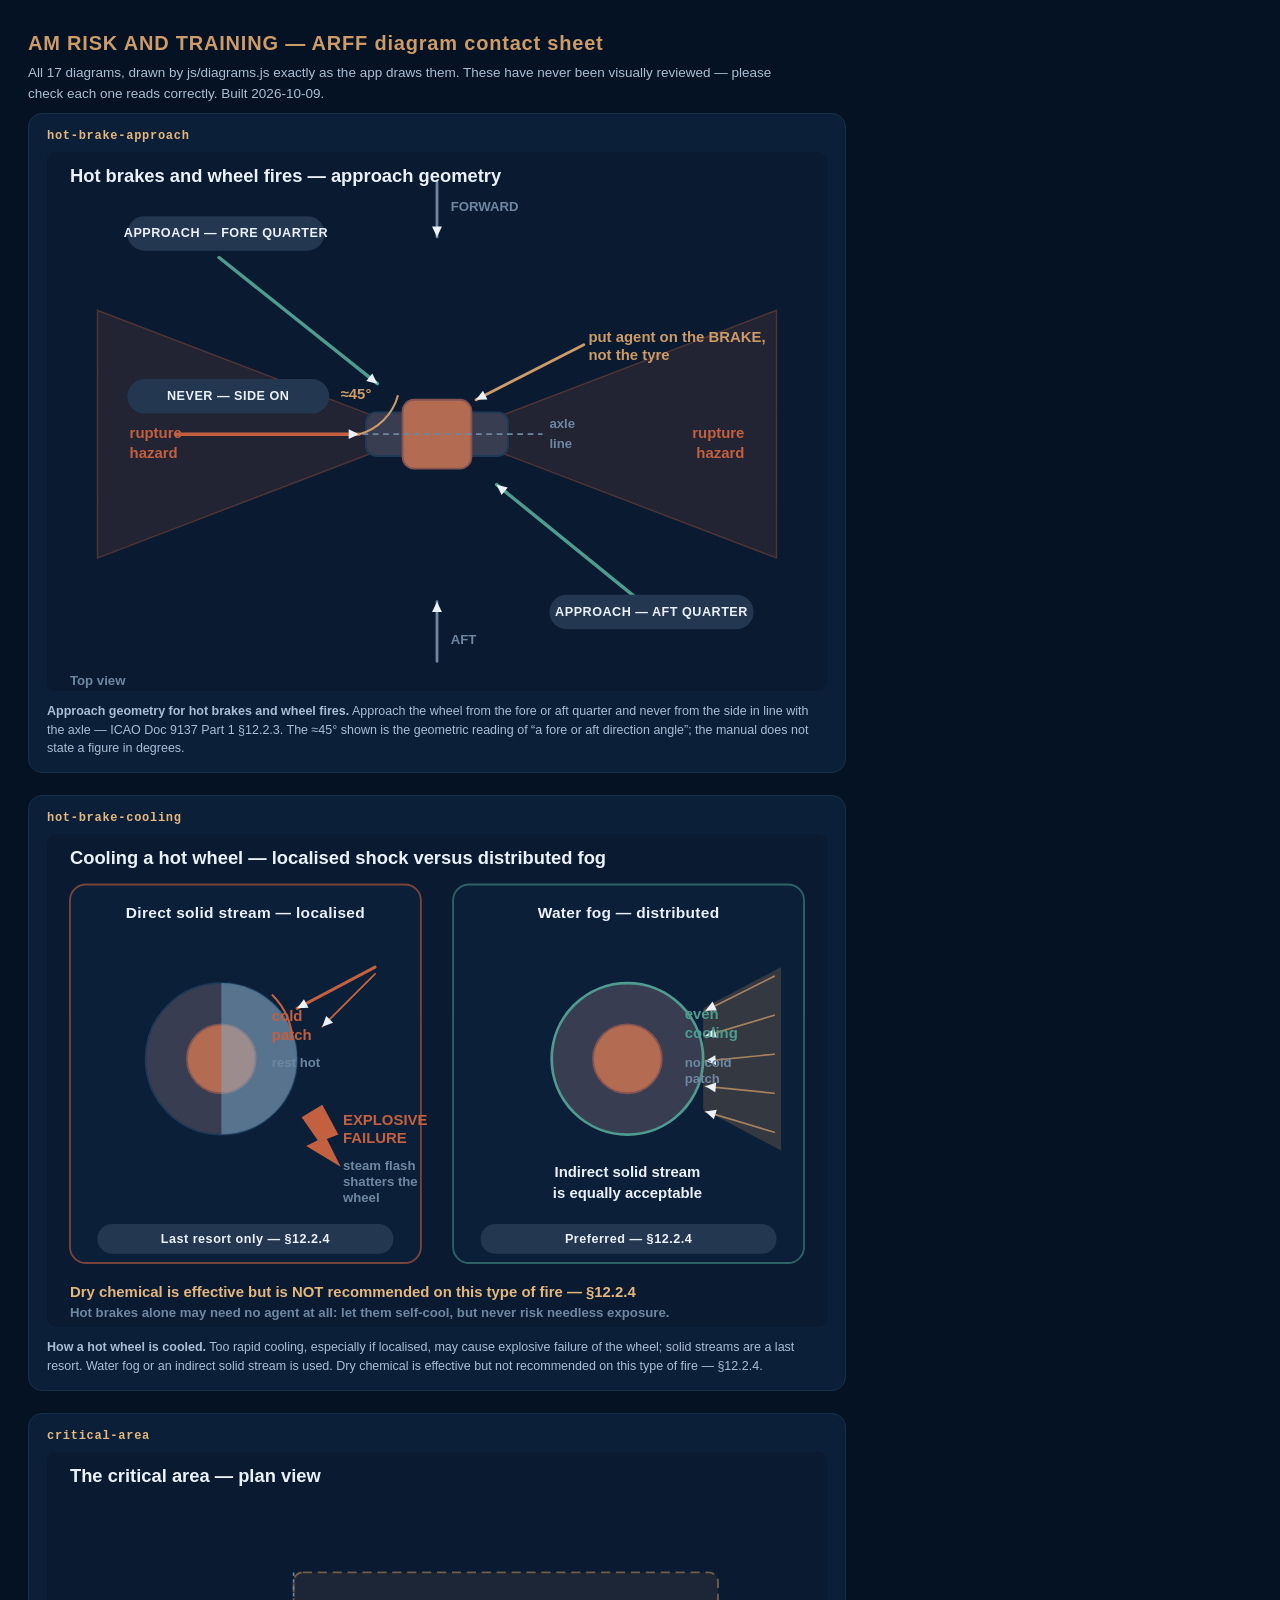
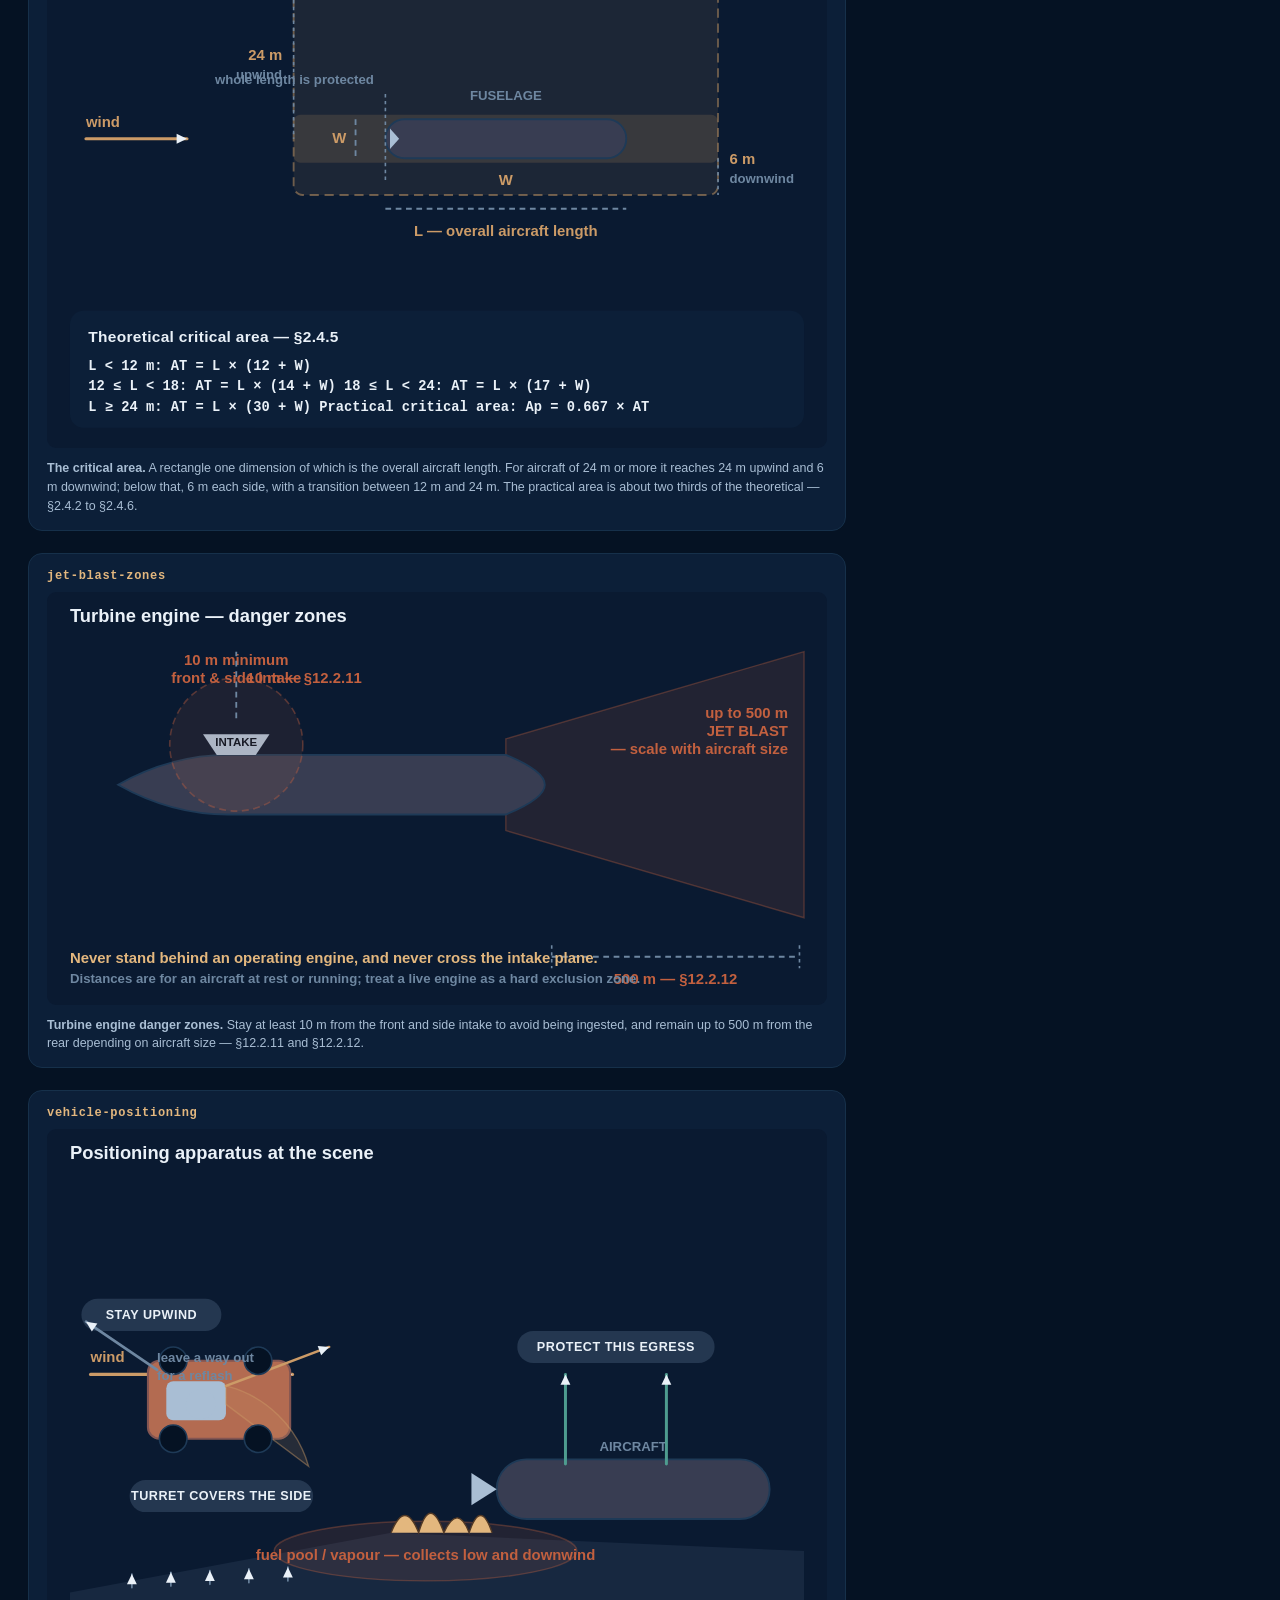
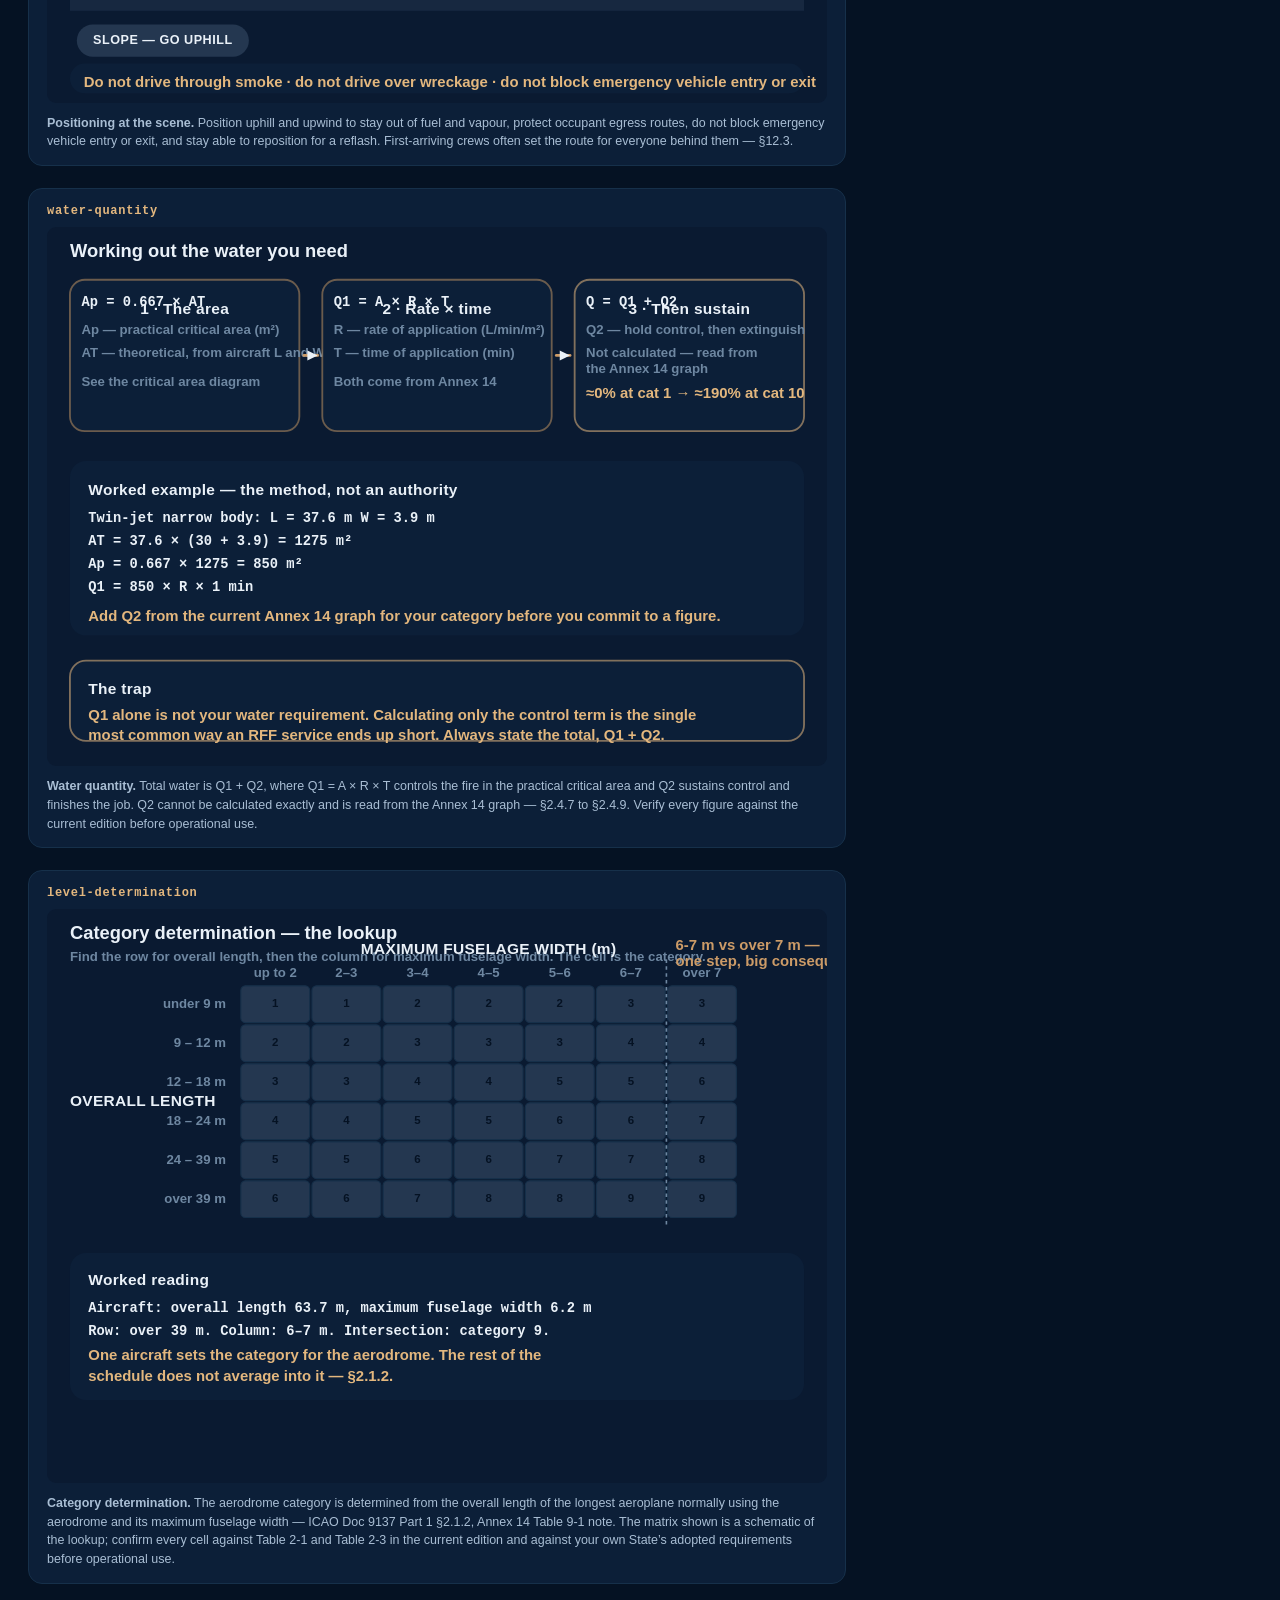
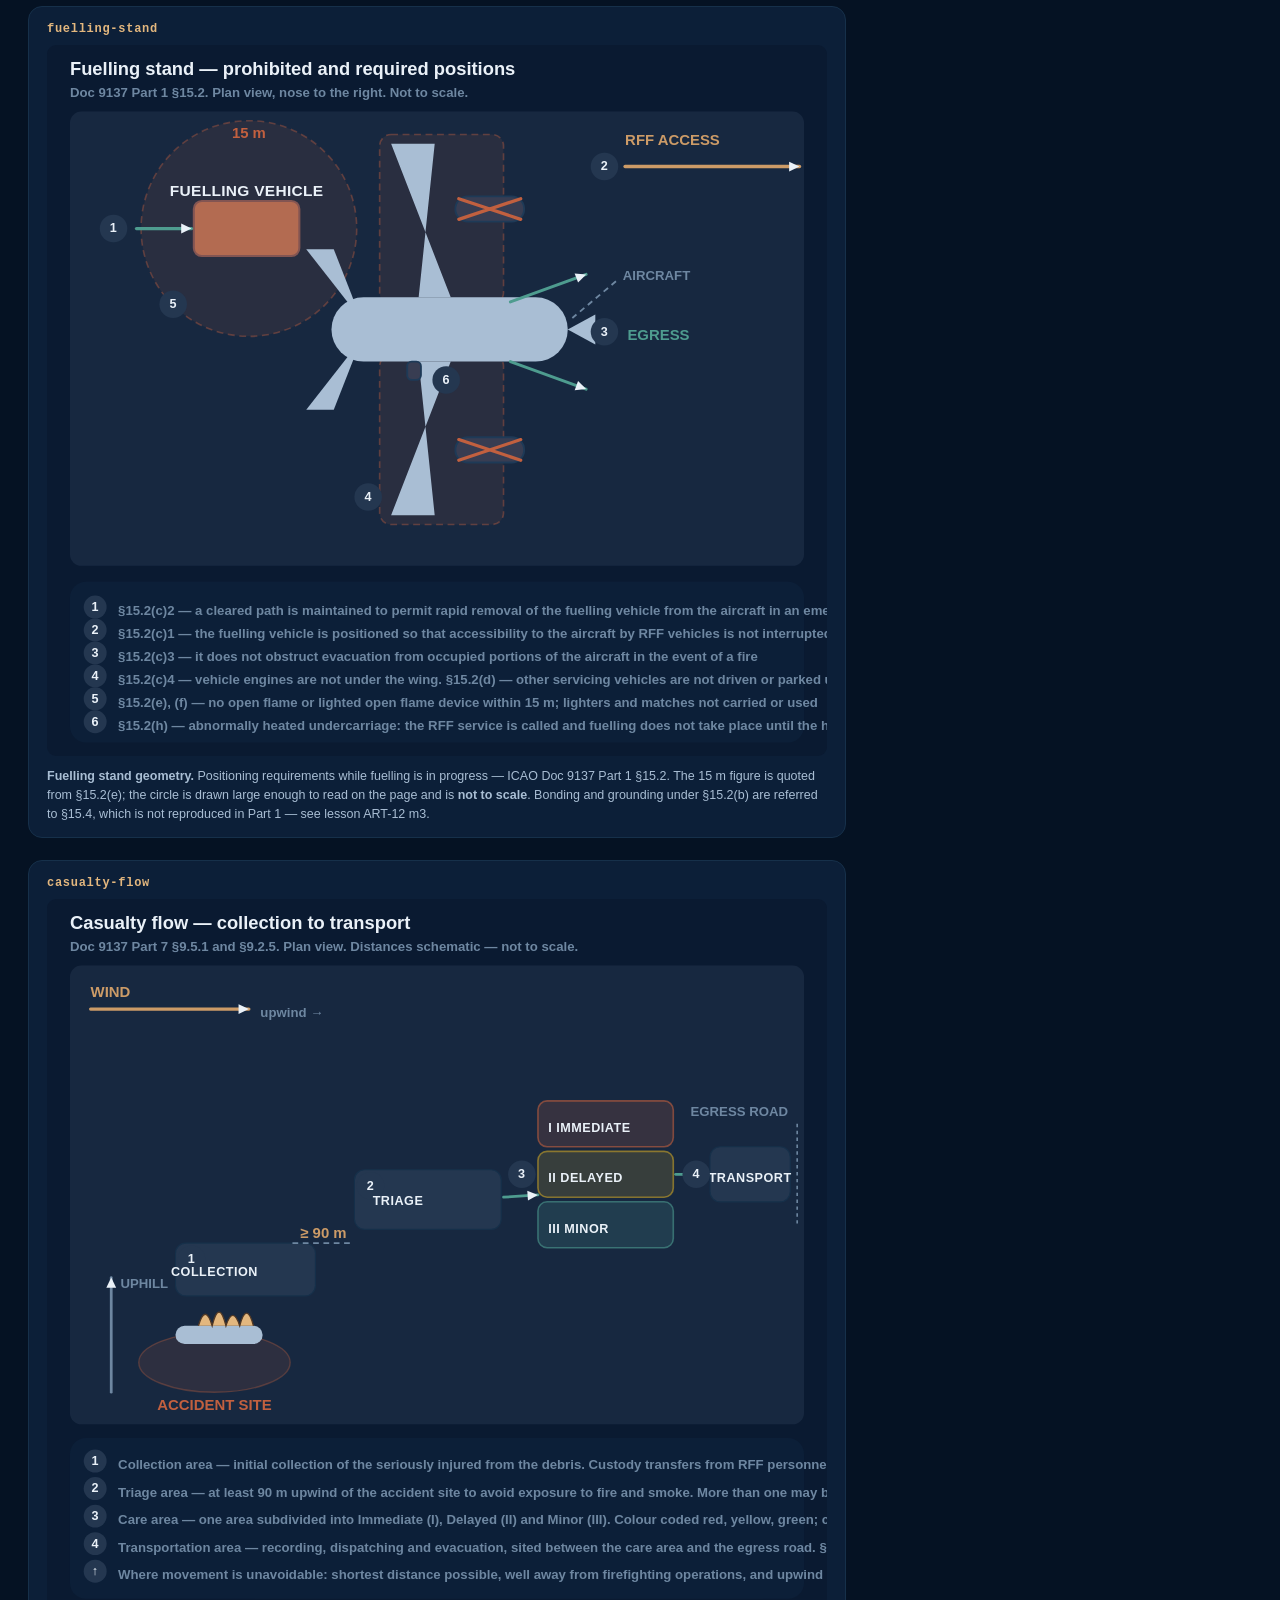
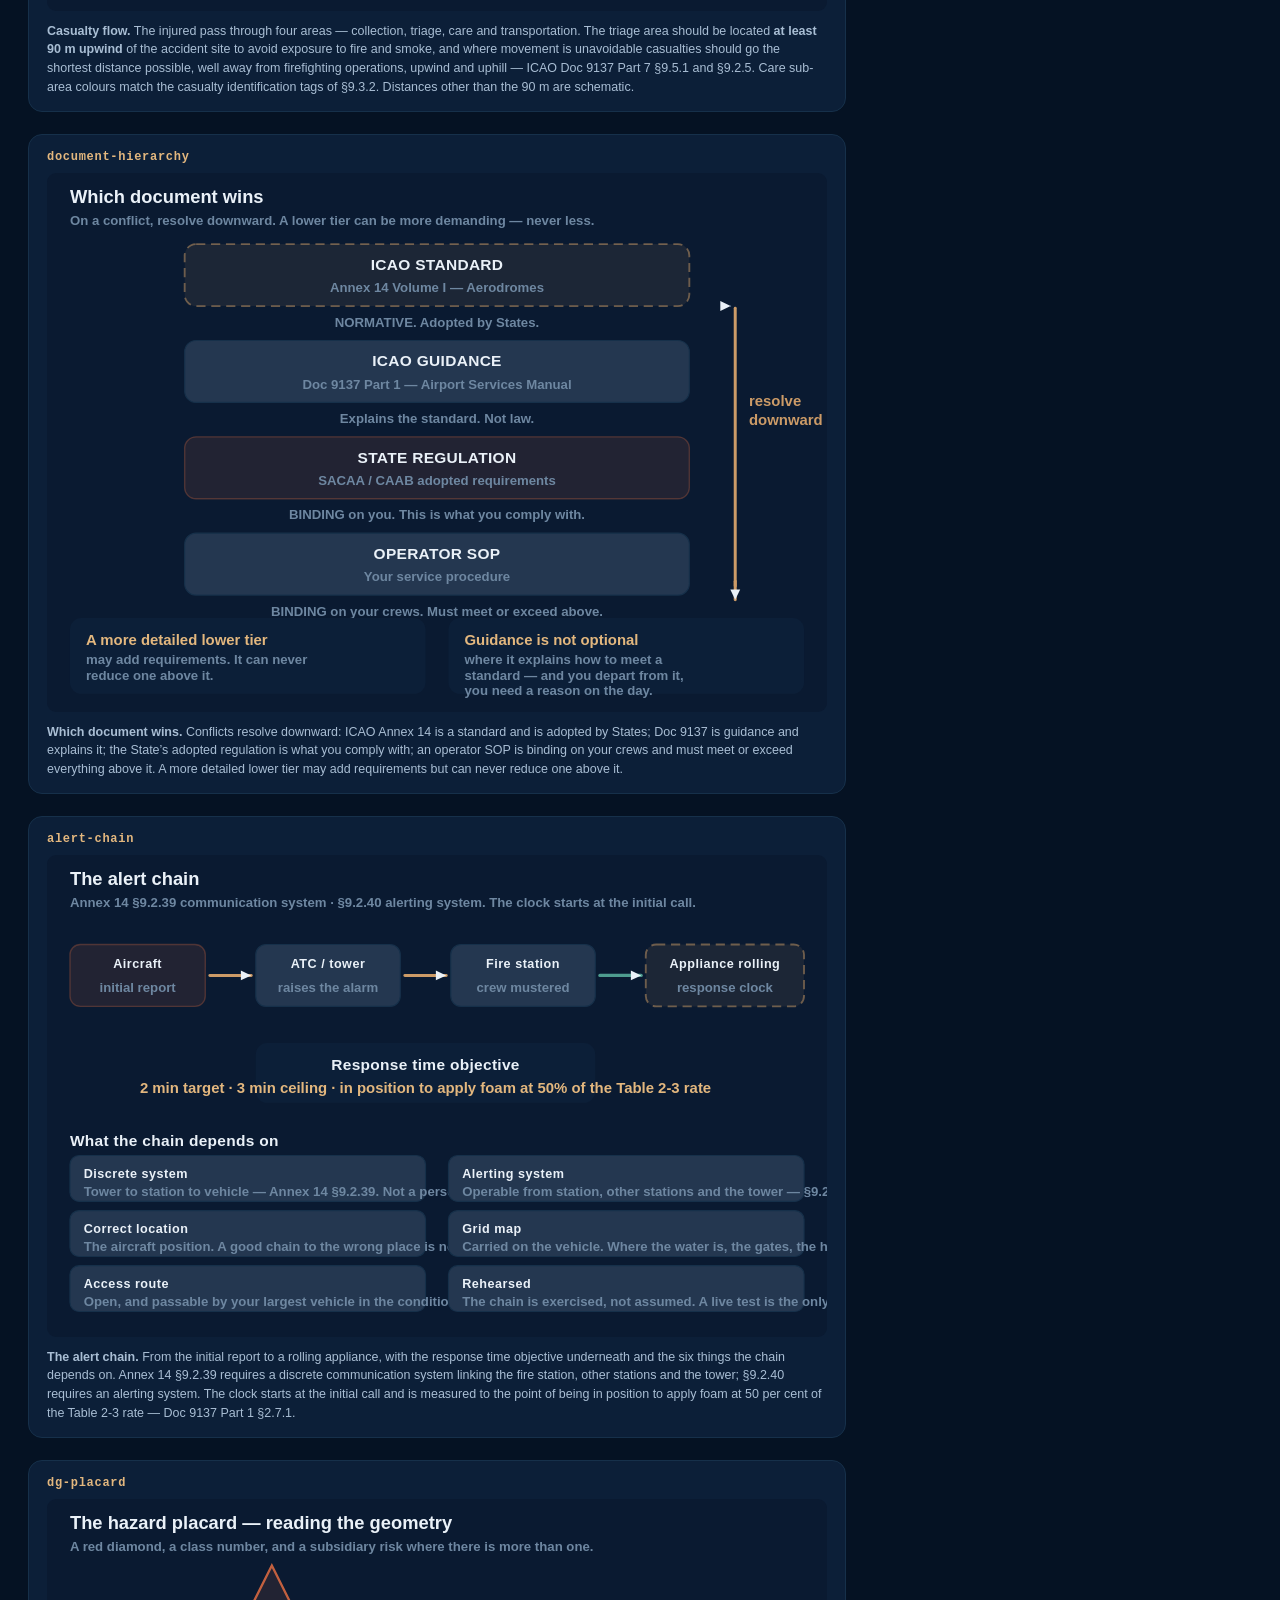
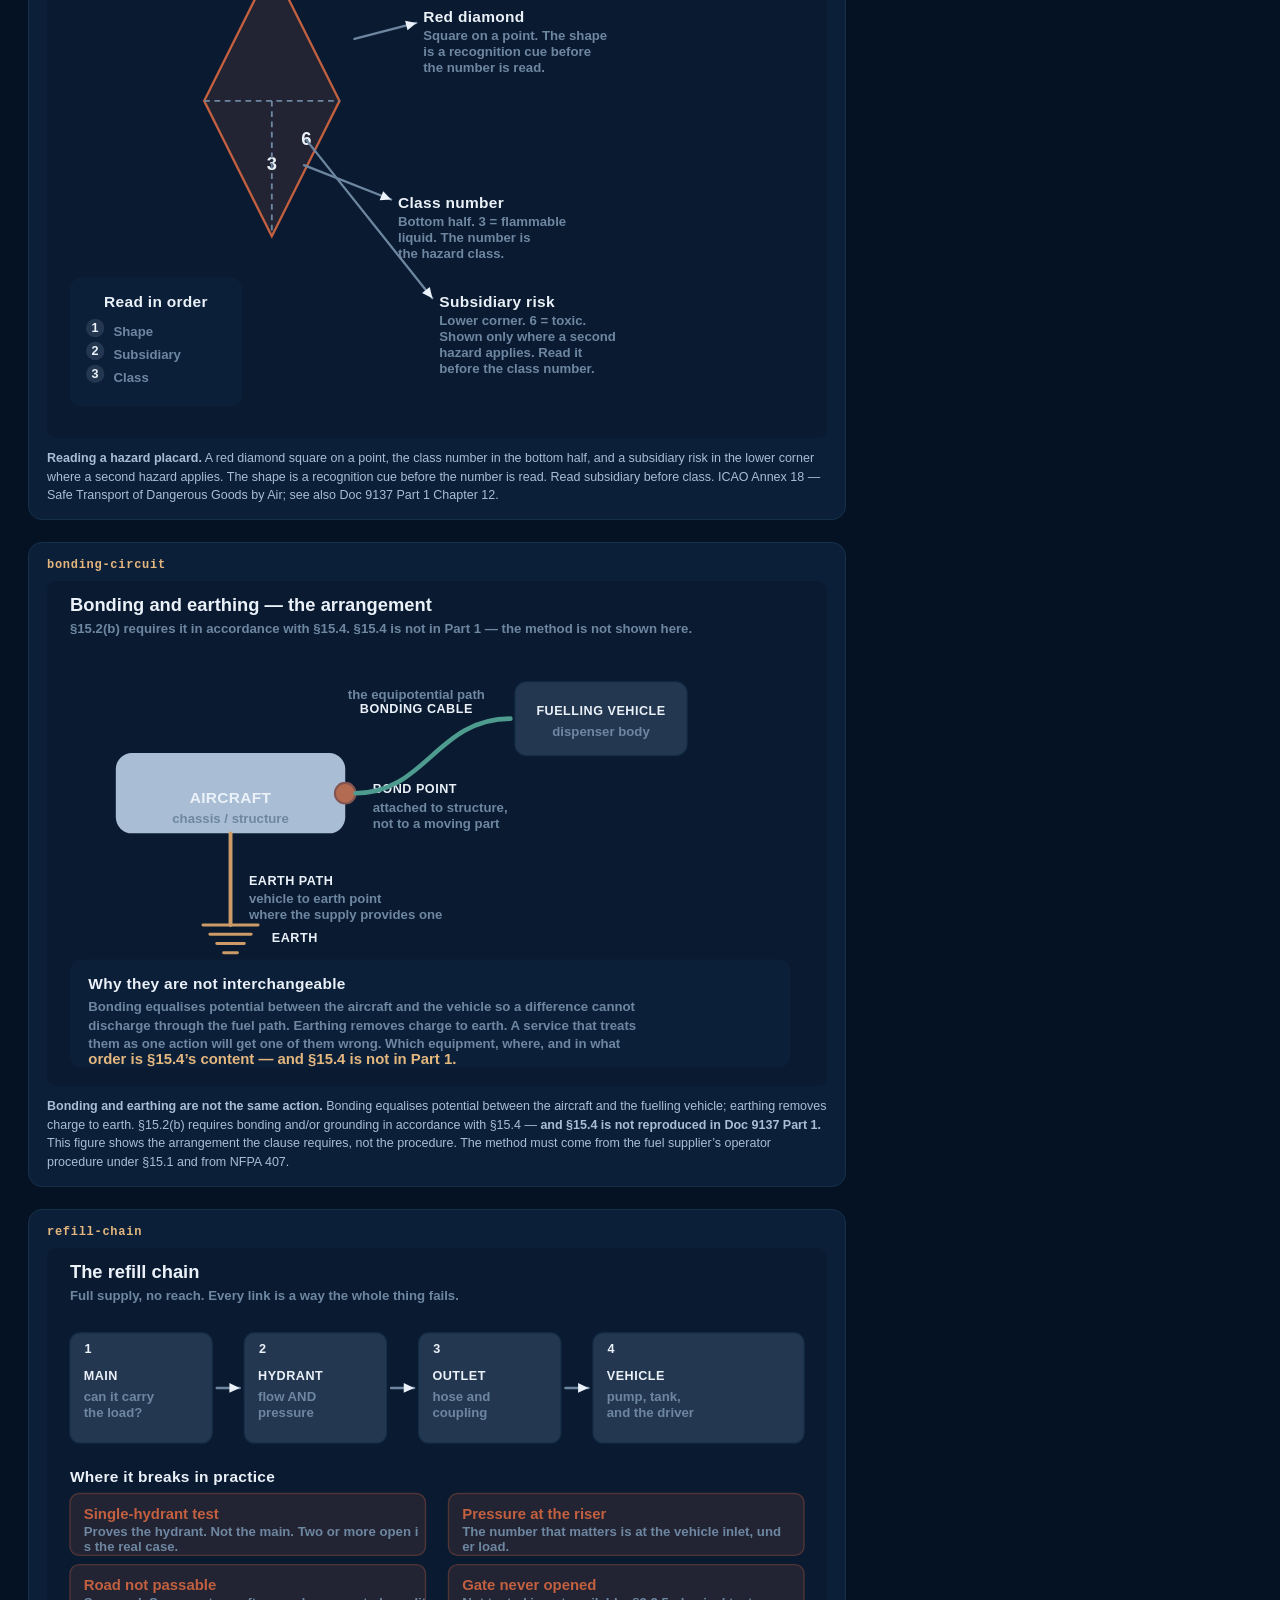
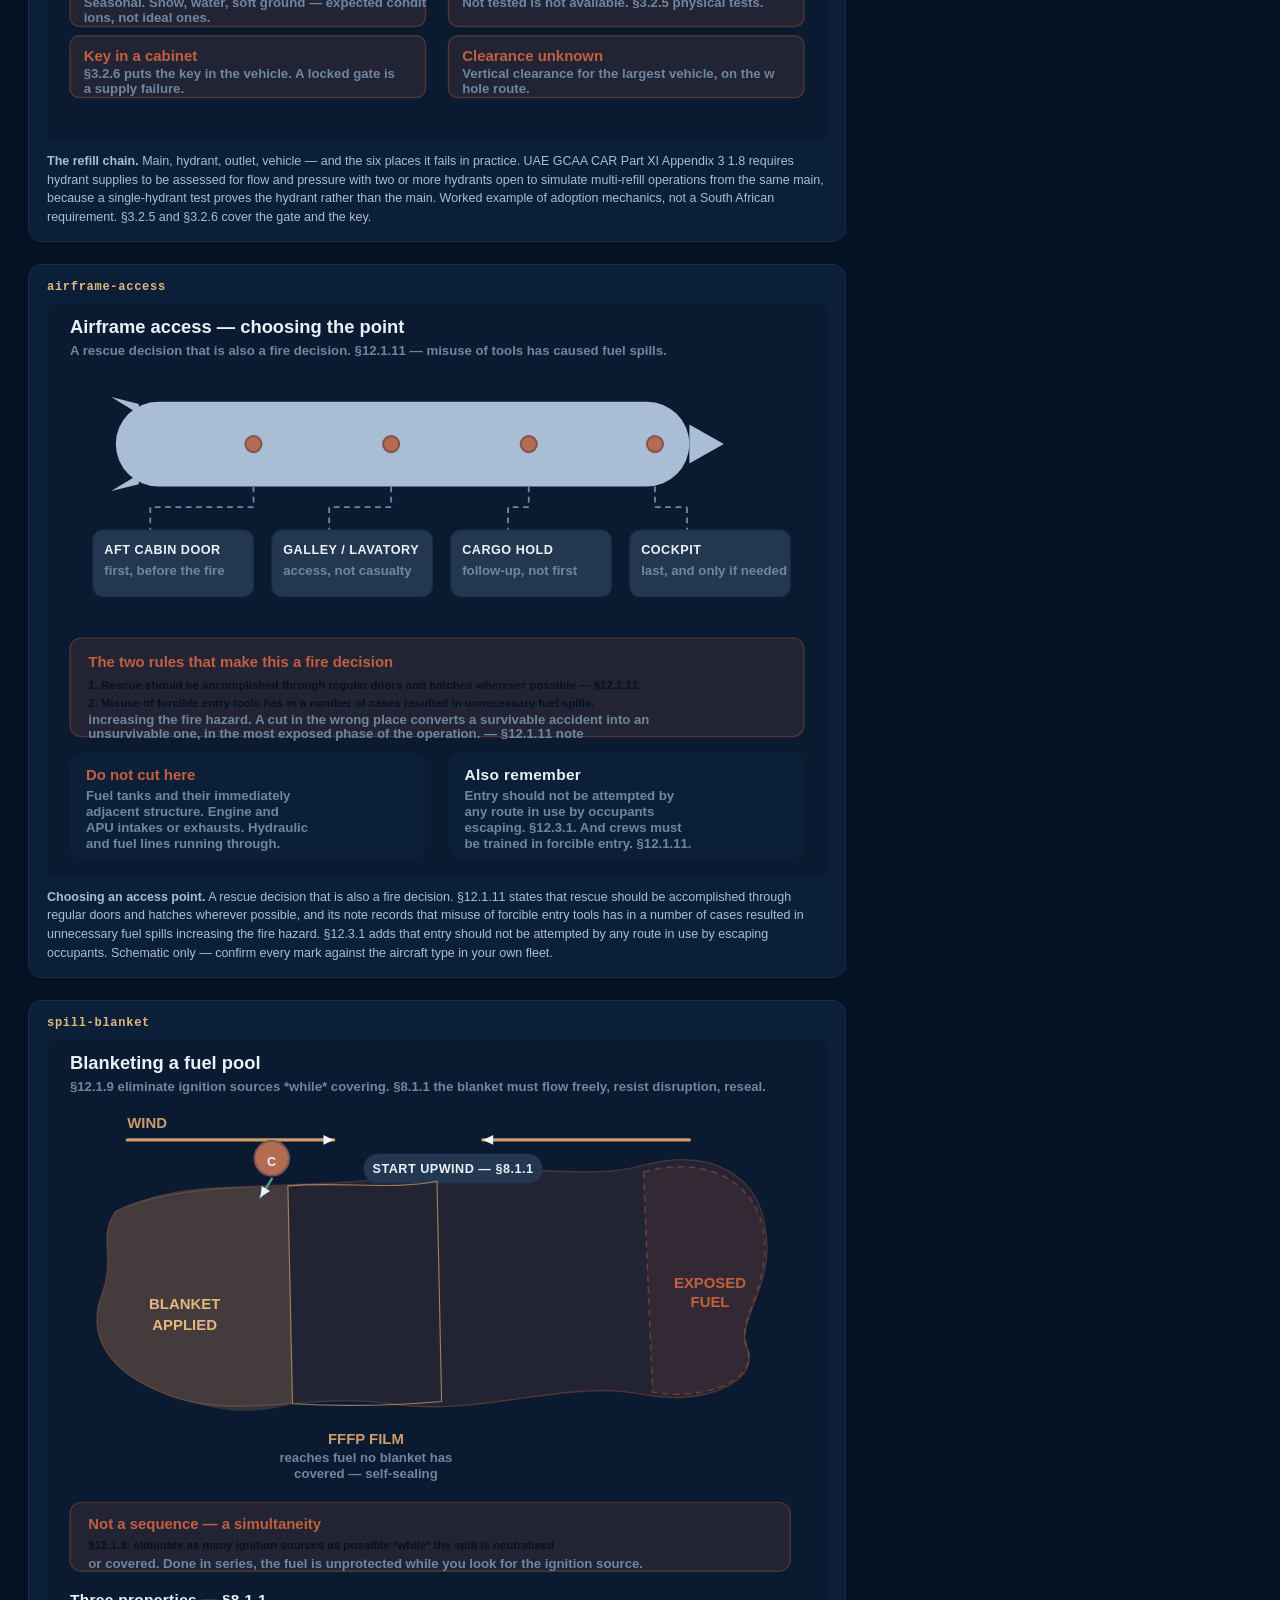
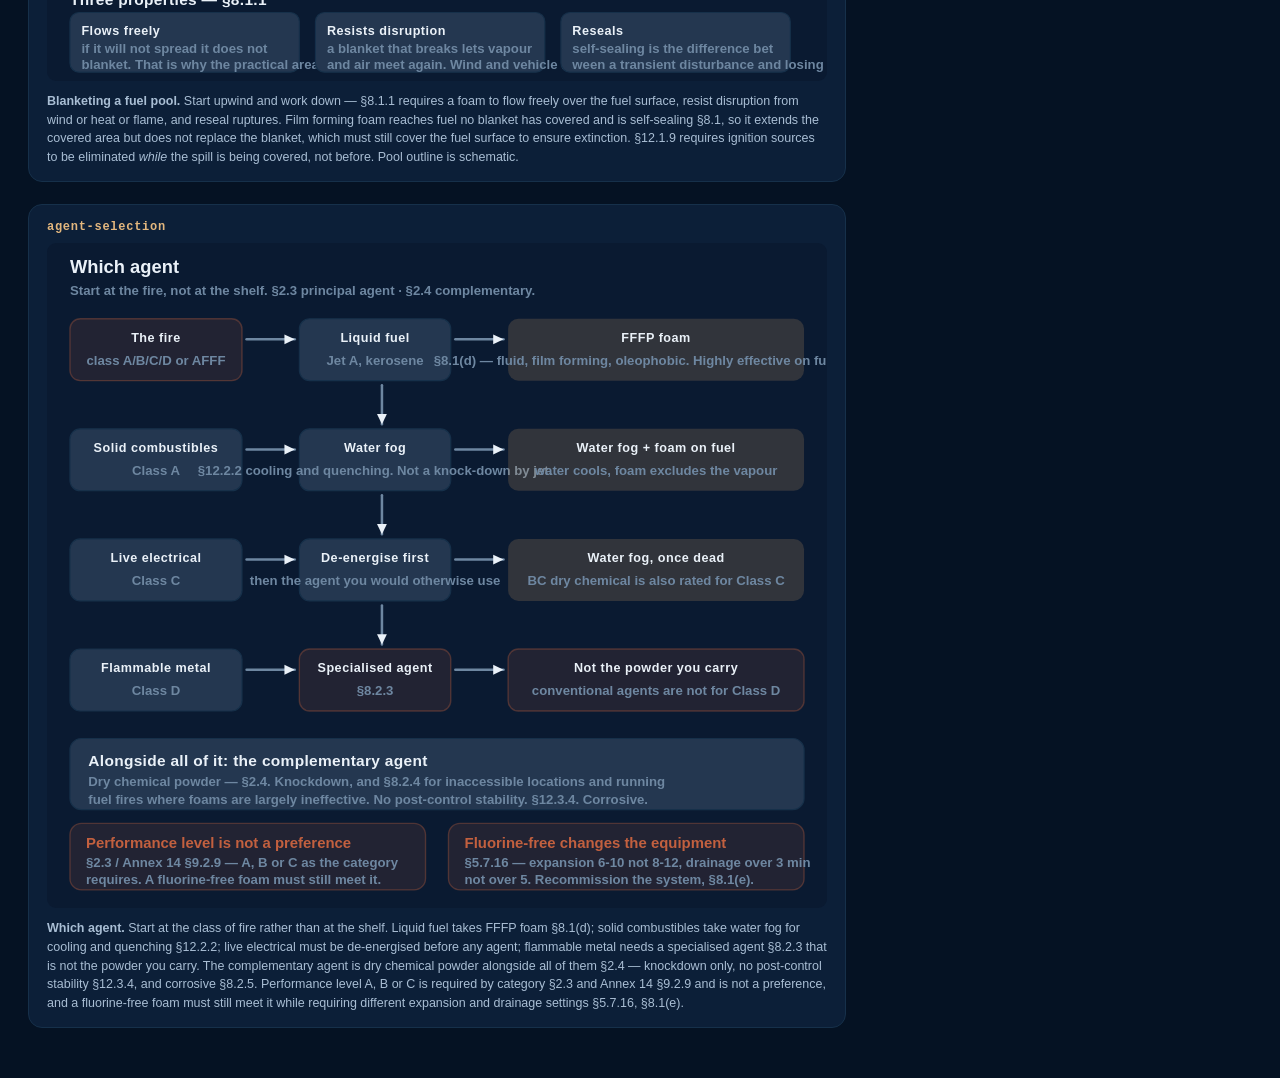
==== commit c1cde7e1: "deploy Cache-buster bump: ?v=38, CACHE_VERSION v40." ====
--- a/deploy/diagram-sheet.html
+++ b/deploy/diagram-sheet.html
@@ -77,7 +77,7 @@
 
 </style>
 <h1>AM RISK AND TRAINING &mdash; ARFF diagram contact sheet</h1>
-<p class="lede">All 15 diagrams, drawn by js/diagrams.js exactly as the app draws them. These have never been visually reviewed &mdash; please check each one reads correctly. Built 2026-10-07.</p>
+<p class="lede">All 17 diagrams, drawn by js/diagrams.js exactly as the app draws them. These have never been visually reviewed &mdash; please check each one reads correctly. Built 2026-10-09.</p>
 <section><h2>hot-brake-approach</h2><svg viewBox="0 0 680 470" role="img" aria-label="Top view of an aircraft wheel showing correct fore and aft quarter approach angles and the incorrect side-on approach in line with the axle." preserveAspectRatio="xMidYMid meet"><title>Top view of an aircraft wheel showing correct fore and aft quarter approach angles and the incorrect side-on approach in line with the axle.</title><path d="M282,229 L44,138 L44,354 L282,263 Z" class="dg-hazard"/><path d="M398,229 L636,138 L636,354 L398,263 Z" class="dg-hazard"/><text x="72" y="246" class="dg-t dg-t--danger">rupture</text><text x="72" y="263" class="dg-t dg-t--danger">hazard</text><text x="608" y="246" class="dg-t dg-t--danger" text-anchor="end">rupture</text><text x="608" y="263" class="dg-t dg-t--danger" text-anchor="end">hazard</text><line x1="340" y1="26" x2="340" y2="74" class="dg-dim" stroke-width="2.4"/><path d="M335.7,65.0 L340,74 L344.3,65.0 Z" class="dg-head"/><text x="352" y="48" class="dg-t dg-t--dim">FORWARD</text><line x1="340" y1="444" x2="340" y2="392" class="dg-dim" stroke-width="2.4"/><path d="M344.3,401.0 L340,392 L335.7,401.0 Z" class="dg-head"/><text x="352" y="426" class="dg-t dg-t--dim">AFT</text><rect x="278" y="227" width="124" height="38" rx="9" class="dg-tyre"/><rect x="310" y="216" width="60" height="60" rx="10" class="dg-brake"/><line x1="248" y1="246" x2="432" y2="246" class="dg-axis" stroke-width="1.6"/><text x="438" y="238" class="dg-t dg-t--dim">axle</text><text x="438" y="255" class="dg-t dg-t--dim">line</text><line x1="150" y1="92" x2="288" y2="202" class="dg-good" stroke-width="3"/><path d="M278.3,199.7 L288,202 L283.6,193.0 Z" class="dg-head"/><line x1="530" y1="402" x2="392" y2="290" class="dg-good" stroke-width="3"/><path d="M401.7,292.4 L392,290 L396.3,299.0 Z" class="dg-head"/><rect x="70" y="56" width="172" height="30" rx="15" class="dg-chip dg-chip--ok"/><text x="156" y="71.5" class="dg-t dg-t--chip" text-anchor="middle">APPROACH — FORE QUARTER</text><rect x="438" y="386" width="178" height="30" rx="15" class="dg-chip dg-chip--ok"/><text x="527" y="401.5" class="dg-t dg-t--chip" text-anchor="middle">APPROACH — AFT QUARTER</text><line x1="112" y1="246" x2="272" y2="246" class="dg-bad" stroke-width="3"/><path d="M263.0,250.3 L272,246 L263.0,241.7 Z" class="dg-head"/><rect x="70" y="198" width="176" height="30" rx="15" class="dg-chip dg-chip--danger"/><text x="158" y="213.5" class="dg-t dg-t--chip" text-anchor="middle">NEVER — SIDE ON</text><path d="M306,212 A48,48 0 0 1 272,246" class="dg-arc"/><text x="256" y="212" class="dg-t dg-t--accent">≈45°</text><line x1="468" y1="168" x2="374" y2="216" class="dg-accent" stroke-width="2.4"/><path d="M380.1,208.1 L374,216 L384.0,215.7 Z" class="dg-head"/><text x="472" y="162" class="dg-t dg-t--accent">put agent on the BRAKE,</text><text x="472" y="178" class="dg-t dg-t--accent">not the tyre</text><text x="20" y="22" class="dg-t dg-t--title">Hot brakes and wheel fires — approach geometry</text><text x="20" y="462" class="dg-t dg-t--dim">Top view</text></svg><p class="cap"><b>Approach geometry for hot brakes and wheel fires.</b> Approach the wheel from the fore or aft quarter and never from the side in line with the axle — ICAO Doc 9137 Part 1 §12.2.3. The ≈45° shown is the geometric reading of &ldquo;a fore or aft direction angle&rdquo;; the manual does not state a figure in degrees.</p></section>
 <section><h2>hot-brake-cooling</h2><svg viewBox="0 0 680 430" role="img" aria-label="Section view comparing a direct solid stream causing localised explosive failure of a hot wheel with water fog giving even cooling." preserveAspectRatio="xMidYMid meet"><title>Section view comparing a direct solid stream causing localised explosive failure of a hot wheel with water fog giving even cooling.</title><text x="20" y="22" class="dg-t dg-t--title">Cooling a hot wheel — localised shock versus distributed fog</text><rect x="20" y="44" width="306" height="330" rx="14" class="dg-panel"/><text x="173" y="70" class="dg-t dg-t--head" text-anchor="middle">Direct solid stream — localised</text><rect x="20" y="44" width="306" height="330" rx="14" class="dg-panel__edge dg-panel__edge--danger"/><circle cx="152" cy="196" r="66" class="dg-tyre"/><circle cx="152" cy="196" r="30" class="dg-brake"/><path d="M152,130 A66,66 0 0 1 152,262 Z" class="dg-cold"/><text x="196" y="160" class="dg-t dg-t--danger">cold</text><text x="196" y="176" class="dg-t dg-t--danger">patch</text><text x="196" y="200" class="dg-t dg-t--dim">rest hot</text><line x1="286" y1="116" x2="218" y2="152" class="dg-bad" stroke-width="2.6"/><path d="M224.0,144.0 L218,152 L228.0,151.5 Z" class="dg-head"/><line x1="286" y1="122" x2="240" y2="168" class="dg-bad" stroke-width="1.6"/><path d="M243.4,158.6 L240,168 L249.4,164.6 Z" class="dg-head"/><path d="M196,140 A60,60 0 0 1 214,180" class="dg-arc dg-arc--danger"/><path d="M240,236 l14,26 l-10,4 l12,24 l-30,-18 l10,-5 l-14,-20 z" class="dg-burst"/><text x="258" y="250" class="dg-t dg-t--danger">EXPLOSIVE</text><text x="258" y="266" class="dg-t dg-t--danger">FAILURE</text><text x="258" y="290" class="dg-t dg-t--dim">steam flash</text><text x="258" y="304" class="dg-t dg-t--dim">shatters the</text><text x="258" y="318" class="dg-t dg-t--dim">wheel</text><rect x="44" y="340" width="258" height="26" rx="13" class="dg-chip dg-chip--danger"/><text x="173" y="353.5" class="dg-t dg-t--chip" text-anchor="middle">Last resort only — §12.2.4</text><rect x="354" y="44" width="306" height="330" rx="14" class="dg-panel"/><text x="507" y="70" class="dg-t dg-t--head" text-anchor="middle">Water fog — distributed</text><rect x="354" y="44" width="306" height="330" rx="14" class="dg-panel__edge dg-panel__edge--ok"/><circle cx="506" cy="196" r="66" class="dg-tyre"/><circle cx="506" cy="196" r="30" class="dg-brake"/><circle cx="506" cy="196" r="66" class="dg-cool"/><path d="M640,116 L572,152 L572,240 L640,276 Z" class="dg-fog"/><line x1="634" y1="124" x2="574" y2="154" class="dg-fogline" stroke-width="1.5"/><path d="M580.2,146.1 L574,154 L584.0,153.8 Z" class="dg-head"/><line x1="634" y1="158" x2="574" y2="176" class="dg-fogline" stroke-width="1.5"/><path d="M581.4,169.3 L574,176 L583.9,177.5 Z" class="dg-head"/><line x1="634" y1="192" x2="574" y2="198" class="dg-fogline" stroke-width="1.5"/><path d="M582.6,192.9 L574,198 L583.4,201.3 Z" class="dg-head"/><line x1="634" y1="226" x2="574" y2="220" class="dg-fogline" stroke-width="1.5"/><path d="M583.4,216.7 L574,220 L582.6,225.1 Z" class="dg-head"/><line x1="634" y1="260" x2="574" y2="242" class="dg-fogline" stroke-width="1.5"/><path d="M583.9,240.5 L574,242 L581.4,248.7 Z" class="dg-head"/><text x="556" y="158" class="dg-t dg-t--good">even</text><text x="556" y="174" class="dg-t dg-t--good">cooling</text><text x="556" y="200" class="dg-t dg-t--dim">no cold</text><text x="556" y="214" class="dg-t dg-t--dim">patch</text><text x="506" y="296" class="dg-t dg-t--ok" text-anchor="middle">Indirect solid stream</text><text x="506" y="314" class="dg-t dg-t--ok" text-anchor="middle">is equally acceptable</text><rect x="378" y="340" width="258" height="26" rx="13" class="dg-chip dg-chip--ok"/><text x="507" y="353.5" class="dg-t dg-t--chip" text-anchor="middle">Preferred — §12.2.4</text><text x="20" y="400" class="dg-t dg-t--warn">Dry chemical is effective but is NOT recommended on this type of fire — §12.2.4</text><text x="20" y="418" class="dg-t dg-t--dim">Hot brakes alone may need no agent at all: let them self-cool, but never risk needless exposure.</text></svg><p class="cap"><b>How a hot wheel is cooled.</b> Too rapid cooling, especially if localised, may cause explosive failure of the wheel; solid streams are a last resort. Water fog or an indirect solid stream is used. Dry chemical is effective but not recommended on this type of fire — §12.2.4.</p></section>
 <section><h2>critical-area</h2><svg viewBox="0 0 680 520" role="img" aria-label="Plan view of an aircraft within the theoretical and practical critical areas, showing 24 metres upwind and 6 metres downwind." preserveAspectRatio="xMidYMid meet"><title>Plan view of an aircraft within the theoretical and practical critical areas, showing 24 metres upwind and 6 metres downwind.</title><text x="20" y="22" class="dg-t dg-t--title">The critical area — plan view</text><rect x="215" y="229" width="370" height="42" rx="6" class="dg-practical"/><rect x="215" y="105" width="370" height="194" rx="8" class="dg-theory"/><line x1="34" y1="250" x2="122" y2="250" class="dg-accent" stroke-width="2.8"/><path d="M113.0,254.3 L122,250 L113.0,245.7 Z" class="dg-head"/><text x="34" y="236" class="dg-t dg-t--accent">wind</text><rect x="295" y="233" width="210" height="34" rx="17" class="dg-tyre"/><path d="M307,250 L299,241 L299,259 Z" class="dg-solid"/><text x="400" y="213" class="dg-t dg-t--dim" text-anchor="middle">FUSELAGE</text><text x="400" y="287" class="dg-t dg-t--accent" text-anchor="middle">W</text><line x1="269" y1="233" x2="269" y2="267" class="dg-axis" stroke-width="1.6"/><text x="261" y="250" class="dg-t dg-t--accent" text-anchor="end">W</text><line x1="295" y1="311" x2="505" y2="311" class="dg-axis" stroke-width="1.6"/><text x="400" y="331" class="dg-t dg-t--accent" text-anchor="middle">L — overall aircraft length</text><line x1="215" y1="105" x2="215" y2="250" class="dg-dimline"/><text x="205" y="177.5" class="dg-t dg-t--accent" text-anchor="end">24 m</text><text x="205" y="194.5" class="dg-t dg-t--dim" text-anchor="end">upwind</text><line x1="585" y1="267" x2="585" y2="299" class="dg-dimline"/><text x="595" y="268.5" class="dg-t dg-t--accent">6 m</text><text x="595" y="285.5" class="dg-t dg-t--dim">downwind</text><line x1="295" y1="211" x2="295" y2="289" class="dg-dimline"/><text x="285" y="199" class="dg-t dg-t--dim" text-anchor="end">whole length is protected</text><rect x="20" y="400" width="640" height="102" rx="12" class="dg-panel"/><text x="36" y="424" class="dg-t dg-t--head">Theoretical critical area — §2.4.5</text><text x="36" y="448" class="dg-t dg-t--mono">L &lt; 12 m:  AT = L × (12 + W)</text><text x="36" y="466" class="dg-t dg-t--mono">12 ≤ L &lt; 18:  AT = L × (14 + W)     18 ≤ L &lt; 24:  AT = L × (17 + W)</text><text x="36" y="484" class="dg-t dg-t--mono">L ≥ 24 m:  AT = L × (30 + W)          Practical critical area:  Ap = 0.667 × AT</text></svg><p class="cap"><b>The critical area.</b> A rectangle one dimension of which is the overall aircraft length. For aircraft of 24 m or more it reaches 24 m upwind and 6 m downwind; below that, 6 m each side, with a transition between 12 m and 24 m. The practical area is about two thirds of the theoretical — §2.4.2 to §2.4.6.</p></section>
@@ -93,3 +93,7 @@
 <section><h2>bonding-circuit</h2><svg viewBox="0 0 680 440" role="img" aria-label="A schematic showing the aircraft bonded to the fuelling vehicle by a bonding cable between a bond point on the airframe and the dispenser body, with a separate earthing path from the aircraft to an earth point, and a note that bonding and earthing are not interchangeable." preserveAspectRatio="xMidYMid meet"><title>A schematic showing the aircraft bonded to the fuelling vehicle by a bonding cable between a bond point on the airframe and the dispenser body, with a separate earthing path from the aircraft to an earth point, and a note that bonding and earthing are not interchangeable.</title><text x="20" y="22" class="dg-t dg-t--title">Bonding and earthing — the arrangement</text><text x="20" y="42" class="dg-t dg-t--dim">§15.2(b) requires it in accordance with §15.4. §15.4 is not in Part 1 — the method is not shown here.</text><rect x="60" y="150" width="200" height="70" rx="14" class="dg-solid"/><text x="160" y="190" class="dg-t dg-t--head" text-anchor="middle">AIRCRAFT</text><text x="160" y="208" class="dg-t dg-t--dim" text-anchor="middle">chassis / structure</text><circle cx="260" cy="185" r="9" class="dg-vehicle"/><text x="284" y="182" class="dg-t dg-t--chip">BOND POINT</text><text x="284" y="198" class="dg-t dg-t--dim">attached to structure,</text><text x="284" y="212" class="dg-t dg-t--dim">not to a moving part</text><path d="M269,185 C330,185 340,120 404,120" class="dg-good" stroke-width="4" fill="none" stroke-linecap="round"/><text x="322" y="112" class="dg-t dg-t--chip" text-anchor="middle">BONDING CABLE</text><text x="322" y="100" class="dg-t dg-t--dim" text-anchor="middle">the equipotential path</text><rect x="408" y="88" width="150" height="64" rx="10" class="dg-cell"/><text x="483" y="114" class="dg-t dg-t--chip" text-anchor="middle">FUELLING VEHICLE</text><text x="483" y="132" class="dg-t dg-t--dim" text-anchor="middle">dispenser body</text><path d="M160,220 L160,300" class="dg-accent" stroke-width="3.4" fill="none"/><text x="176" y="262" class="dg-t dg-t--chip">EARTH PATH</text><text x="176" y="278" class="dg-t dg-t--dim">vehicle to earth point</text><text x="176" y="292" class="dg-t dg-t--dim">where the supply provides one</text><path d="M136,300 L184,300 M142,308 L178,308 M148,316 L172,316 M154,324 L166,324" class="dg-accent" stroke-width="2.6" fill="none" stroke-linecap="round"/><text x="196" y="312" class="dg-t dg-t--chip">EARTH</text><rect x="20" y="330" width="628" height="94" rx="10" class="dg-panel"/><text x="36" y="352" class="dg-t dg-t--head">Why they are not interchangeable</text><text x="36" y="372" class="dg-t dg-t--dim">Bonding equalises potential between the aircraft and the vehicle so a difference cannot</text><text x="36" y="388" class="dg-t dg-t--dim">discharge through the fuel path. Earthing removes charge to earth. A service that treats</text><text x="36" y="404" class="dg-t dg-t--dim">them as one action will get one of them wrong. Which equipment, where, and in what</text><text x="36" y="418" class="dg-t dg-t--warn">order is §15.4’s content — and §15.4 is not in Part 1.</text></svg><p class="cap"><b>Bonding and earthing are not the same action.</b> Bonding equalises potential between the aircraft and the fuelling vehicle; earthing removes charge to earth. §15.2(b) requires bonding and/or grounding in accordance with §15.4 — <b>and §15.4 is not reproduced in Doc 9137 Part 1.</b> This figure shows the arrangement the clause requires, not the procedure. The method must come from the fuel supplier&rsquo;s operator procedure under §15.1 and from NFPA 407.</p></section>
 <section><h2>refill-chain</h2><svg viewBox="0 0 680 430" role="img" aria-label="A four link chain from water main to hydrant to outlet to vehicle, with six common failure points listed beneath including single hydrant testing, pressure measured at the riser, untraversable roads, gates that have never been opened, keys not carried in the vehicle, and unknown vertical clearance." preserveAspectRatio="xMidYMid meet"><title>A four link chain from water main to hydrant to outlet to vehicle, with six common failure points listed beneath including single hydrant testing, pressure measured at the riser, untraversable roads, gates that have never been opened, keys not carried in the vehicle, and unknown vertical clearance.</title><text x="20" y="22" class="dg-t dg-t--title">The refill chain</text><text x="20" y="42" class="dg-t dg-t--dim">Full supply, no reach. Every link is a way the whole thing fails.</text><rect x="20" y="74" width="124" height="96" rx="9" class="dg-cell"/><circle cx="36" cy="88" r="10" class="dg-chip"/><text x="36" y="88.5" class="dg-t dg-t--chip" text-anchor="middle">1</text><text x="32" y="112" class="dg-t dg-t--chip">MAIN</text><text x="32" y="130" class="dg-t dg-t--dim">can it carry</text><text x="32" y="144" class="dg-t dg-t--dim">the load?</text><line x1="148" y1="122" x2="168" y2="122" class="dg-dim" stroke-width="2.2"/><path d="M159.0,126.3 L168,122 L159.0,117.7 Z" class="dg-head"/><rect x="172" y="74" width="124" height="96" rx="9" class="dg-cell"/><circle cx="188" cy="88" r="10" class="dg-chip"/><text x="188" y="88.5" class="dg-t dg-t--chip" text-anchor="middle">2</text><text x="184" y="112" class="dg-t dg-t--chip">HYDRANT</text><text x="184" y="130" class="dg-t dg-t--dim">flow AND</text><text x="184" y="144" class="dg-t dg-t--dim">pressure</text><line x1="300" y1="122" x2="320" y2="122" class="dg-dim" stroke-width="2.2"/><path d="M311.0,126.3 L320,122 L311.0,117.7 Z" class="dg-head"/><rect x="324" y="74" width="124" height="96" rx="9" class="dg-cell"/><circle cx="340" cy="88" r="10" class="dg-chip"/><text x="340" y="88.5" class="dg-t dg-t--chip" text-anchor="middle">3</text><text x="336" y="112" class="dg-t dg-t--chip">OUTLET</text><text x="336" y="130" class="dg-t dg-t--dim">hose and</text><text x="336" y="144" class="dg-t dg-t--dim">coupling</text><line x1="452" y1="122" x2="472" y2="122" class="dg-dim" stroke-width="2.2"/><path d="M463.0,126.3 L472,122 L463.0,117.7 Z" class="dg-head"/><rect x="476" y="74" width="184" height="96" rx="9" class="dg-cell"/><circle cx="492" cy="88" r="10" class="dg-chip"/><text x="492" y="88.5" class="dg-t dg-t--chip" text-anchor="middle">4</text><text x="488" y="112" class="dg-t dg-t--chip">VEHICLE</text><text x="488" y="130" class="dg-t dg-t--dim">pump, tank,</text><text x="488" y="144" class="dg-t dg-t--dim">and the driver</text><text x="20" y="200" class="dg-t dg-t--head">Where it breaks in practice</text><rect x="20" y="214" width="310" height="54" rx="8" class="dg-hazard"/><text x="32" y="233" class="dg-t dg-t--danger">Single-hydrant test</text><text x="32" y="248" class="dg-t dg-t--dim">Proves the hydrant. Not the main. Two or more open i</text><text x="32" y="261" class="dg-t dg-t--dim">s the real case.</text><rect x="350" y="214" width="310" height="54" rx="8" class="dg-hazard"/><text x="362" y="233" class="dg-t dg-t--danger">Pressure at the riser</text><text x="362" y="248" class="dg-t dg-t--dim">The number that matters is at the vehicle inlet, und</text><text x="362" y="261" class="dg-t dg-t--dim">er load.</text><rect x="20" y="276" width="310" height="54" rx="8" class="dg-hazard"/><text x="32" y="295" class="dg-t dg-t--danger">Road not passable</text><text x="32" y="310" class="dg-t dg-t--dim">Seasonal. Snow, water, soft ground — expected condit</text><text x="32" y="323" class="dg-t dg-t--dim">ions, not ideal ones.</text><rect x="350" y="276" width="310" height="54" rx="8" class="dg-hazard"/><text x="362" y="295" class="dg-t dg-t--danger">Gate never opened</text><text x="362" y="310" class="dg-t dg-t--dim">Not tested is not available. §3.2.5 physical tests.</text><text x="362" y="323" class="dg-t dg-t--dim"></text><rect x="20" y="338" width="310" height="54" rx="8" class="dg-hazard"/><text x="32" y="357" class="dg-t dg-t--danger">Key in a cabinet</text><text x="32" y="372" class="dg-t dg-t--dim">§3.2.6 puts the key in the vehicle. A locked gate is</text><text x="32" y="385" class="dg-t dg-t--dim"> a supply failure.</text><rect x="350" y="338" width="310" height="54" rx="8" class="dg-hazard"/><text x="362" y="357" class="dg-t dg-t--danger">Clearance unknown</text><text x="362" y="372" class="dg-t dg-t--dim">Vertical clearance for the largest vehicle, on the w</text><text x="362" y="385" class="dg-t dg-t--dim">hole route.</text></svg><p class="cap"><b>The refill chain.</b> Main, hydrant, outlet, vehicle — and the six places it fails in practice. UAE GCAA CAR Part XI Appendix 3 1.8 requires hydrant supplies to be assessed for flow and pressure with two or more hydrants open to simulate multi-refill operations from the same main, because a single-hydrant test proves the hydrant rather than the main. Worked example of adoption mechanics, not a South African requirement. §3.2.5 and §3.2.6 cover the gate and the key.</p></section>
 <section><h2>airframe-access</h2><svg viewBox="0 0 680 500" role="img" aria-label="A schematic side view of an aircraft fuselage marking four access points — aft cabin door, galley and lavatory, cargo hold and cockpit — with their order of priority, and two panels noting where not to cut and the two standard rules." preserveAspectRatio="xMidYMid meet"><title>A schematic side view of an aircraft fuselage marking four access points — aft cabin door, galley and lavatory, cargo hold and cockpit — with their order of priority, and two panels noting where not to cut and the two standard rules.</title><text x="20" y="22" class="dg-t dg-t--title">Airframe access — choosing the point</text><text x="20" y="42" class="dg-t dg-t--dim">A rescue decision that is also a fire decision. §12.1.11 — misuse of tools has caused fuel spills.</text><rect x="60" y="86" width="500" height="74" rx="37" class="dg-solid"/><path d="M560,106 l30,17 l0,0 l-30,17 z" class="dg-solid"/><path d="M92,104 L56,82 L80,88 L80,106 Z" class="dg-solid"/><path d="M92,142 L56,164 L80,158 L80,140 Z" class="dg-solid"/><circle cx="180" cy="123" r="7" class="dg-vehicle"/><circle cx="300" cy="123" r="7" class="dg-vehicle"/><circle cx="420" cy="123" r="7" class="dg-vehicle"/><circle cx="530" cy="123" r="7" class="dg-vehicle"/><line x1="180" y1="160" x2="180" y2="178" class="dg-axis" stroke-width="1.6"/><line x1="180" y1="178" x2="90" y2="178" class="dg-axis" stroke-width="1.6"/><line x1="90" y1="178" x2="90" y2="198" class="dg-axis" stroke-width="1.6"/><rect x="40" y="198" width="140" height="58" rx="9" class="dg-cell"/><text x="50" y="216" class="dg-t dg-t--chip">AFT CABIN DOOR</text><text x="50" y="234" class="dg-t dg-t--dim">first, before the fire</text><text x="50" y="248" class="dg-t dg-t--dim"></text><line x1="300" y1="160" x2="300" y2="178" class="dg-axis" stroke-width="1.6"/><line x1="300" y1="178" x2="246" y2="178" class="dg-axis" stroke-width="1.6"/><line x1="246" y1="178" x2="246" y2="198" class="dg-axis" stroke-width="1.6"/><rect x="196" y="198" width="140" height="58" rx="9" class="dg-cell"/><text x="206" y="216" class="dg-t dg-t--chip">GALLEY / LAVATORY</text><text x="206" y="234" class="dg-t dg-t--dim">access, not casualty</text><text x="206" y="248" class="dg-t dg-t--dim"></text><line x1="420" y1="160" x2="420" y2="178" class="dg-axis" stroke-width="1.6"/><line x1="420" y1="178" x2="402" y2="178" class="dg-axis" stroke-width="1.6"/><line x1="402" y1="178" x2="402" y2="198" class="dg-axis" stroke-width="1.6"/><rect x="352" y="198" width="140" height="58" rx="9" class="dg-cell"/><text x="362" y="216" class="dg-t dg-t--chip">CARGO HOLD</text><text x="362" y="234" class="dg-t dg-t--dim">follow-up, not first</text><text x="362" y="248" class="dg-t dg-t--dim"></text><line x1="530" y1="160" x2="530" y2="178" class="dg-axis" stroke-width="1.6"/><line x1="530" y1="178" x2="558" y2="178" class="dg-axis" stroke-width="1.6"/><line x1="558" y1="178" x2="558" y2="198" class="dg-axis" stroke-width="1.6"/><rect x="508" y="198" width="140" height="58" rx="9" class="dg-cell"/><text x="518" y="216" class="dg-t dg-t--chip">COCKPIT</text><text x="518" y="234" class="dg-t dg-t--dim">last, and only if needed</text><text x="518" y="248" class="dg-t dg-t--dim"></text><rect x="20" y="292" width="640" height="86" rx="10" class="dg-hazard"/><text x="36" y="314" class="dg-t dg-t--danger">The two rules that make this a fire decision</text><text x="36" y="334" class="dg-t dg-t--ink">1.  Rescue should be accomplished through regular doors and hatches wherever possible — §12.1.11.</text><text x="36" y="350" class="dg-t dg-t--ink">2.  Misuse of forcible entry tools has in a number of cases resulted in unnecessary fuel spills,</text><text x="36" y="364" class="dg-t dg-t--dim">     increasing the fire hazard. A cut in the wrong place converts a survivable accident into an</text><text x="36" y="376" class="dg-t dg-t--dim">     unsurvivable one, in the most exposed phase of the operation. — §12.1.11 note</text><rect x="20" y="392" width="310" height="92" rx="10" class="dg-panel"/><text x="34" y="412" class="dg-t dg-t--danger">Do not cut here</text><text x="34" y="430" class="dg-t dg-t--dim">Fuel tanks and their immediately</text><text x="34" y="444" class="dg-t dg-t--dim">adjacent structure. Engine and</text><text x="34" y="458" class="dg-t dg-t--dim">APU intakes or exhausts. Hydraulic</text><text x="34" y="472" class="dg-t dg-t--dim">and fuel lines running through.</text><rect x="350" y="392" width="310" height="92" rx="10" class="dg-panel"/><text x="364" y="412" class="dg-t dg-t--head">Also remember</text><text x="364" y="430" class="dg-t dg-t--dim">Entry should not be attempted by</text><text x="364" y="444" class="dg-t dg-t--dim">any route in use by occupants</text><text x="364" y="458" class="dg-t dg-t--dim">escaping. §12.3.1. And crews must</text><text x="364" y="472" class="dg-t dg-t--dim">be trained in forcible entry. §12.1.11.</text></svg><p class="cap"><b>Choosing an access point.</b> A rescue decision that is also a fire decision. §12.1.11 states that rescue should be accomplished through regular doors and hatches wherever possible, and its note records that misuse of forcible entry tools has in a number of cases resulted in unnecessary fuel spills increasing the fire hazard. §12.3.1 adds that entry should not be attempted by any route in use by escaping occupants. Schematic only — confirm every mark against the aircraft type in your own fleet.</p></section>
+<section><h2>spill-blanket</h2><svg viewBox="0 0 680 560" role="img" aria-label="Plan view of an irregular fuel pool with the applied foam blanket on the upwind third, the film forming foam reaching further, exposed fuel still downwind, and the three required blanket properties listed with what each one fails on." preserveAspectRatio="xMidYMid meet"><title>Plan view of an irregular fuel pool with the applied foam blanket on the upwind third, the film forming foam reaching further, exposed fuel still downwind, and the three required blanket properties listed with what each one fails on.</title><text x="20" y="22" class="dg-t dg-t--title">Blanketing a fuel pool</text><text x="20" y="42" class="dg-t dg-t--dim">§12.1.9 eliminate ignition sources *while* covering. §8.1.1 the blanket must flow freely, resist disruption, reseal.</text><path d="M60,150 C120,120 250,132 300,120 C380,102 470,126 520,110 C580,94 620,120 626,164
+         C636,214 600,246 610,268 C624,300 570,320 520,310 C450,296 380,330 300,318
+         C230,308 170,332 110,312 C52,292 34,258 48,222 C60,190 44,172 60,150 Z" class="dg-hazard"/><line x1="70" y1="88" x2="250" y2="88" class="dg-accent" stroke-width="2.8"/><path d="M241.0,92.3 L250,88 L241.0,83.7 Z" class="dg-head"/><text x="70" y="74" class="dg-t dg-t--accent">WIND</text><line x1="560" y1="88" x2="380" y2="88" class="dg-accent" stroke-width="2.8"/><path d="M389.0,83.7 L380,88 L389.0,92.3 Z" class="dg-head"/><rect x="276" y="100" width="156" height="26" rx="13" class="dg-chip dg-chip"/><text x="354" y="113.5" class="dg-t dg-t--chip" text-anchor="middle">START UPWIND — §8.1.1</text><path d="M60,150 C120,120 180,132 210,128 L214,318 C170,332 130,318 110,312 C52,292 34,258 48,222 C60,190 44,172 60,150 Z" class="dg-fog"/><text x="120" y="232" class="dg-t dg-t--warn" text-anchor="middle">BLANKET</text><text x="120" y="250" class="dg-t dg-t--warn" text-anchor="middle">APPLIED</text><path d="M210,128 C260,124 300,132 340,124 L344,316 C296,320 250,320 214,318 Z" class="dg-fogline"/><text x="278" y="350" class="dg-t dg-t--accent" text-anchor="middle">FFFP FILM</text><text x="278" y="366" class="dg-t dg-t--dim" text-anchor="middle">reaches fuel no blanket has</text><text x="278" y="380" class="dg-t dg-t--dim" text-anchor="middle">covered — self-sealing</text><path d="M520,116 C570,102 614,120 624,164 C634,212 600,246 610,268 C622,296 576,316 528,308 Z" class="dg-keepout"/><text x="578" y="214" class="dg-t dg-t--danger" text-anchor="middle">EXPOSED</text><text x="578" y="230" class="dg-t dg-t--danger" text-anchor="middle">FUEL</text><circle cx="196" cy="104" r="15" class="dg-vehicle"/><text x="196" y="108" class="dg-t dg-t--chip" text-anchor="middle">C</text><line x1="196" y1="122" x2="186" y2="138" class="dg-good" stroke-width="2.2"/><path d="M187.2,128.1 L186,138 L194.4,132.6 Z" class="dg-head"/><rect x="20" y="404" width="628" height="60" rx="10" class="dg-hazard"/><text x="36" y="424" class="dg-t dg-t--danger">Not a sequence — a simultaneity</text><text x="36" y="442" class="dg-t dg-t--ink">§12.1.9: eliminate as many ignition sources as possible *while* the spill is neutralised</text><text x="36" y="458" class="dg-t dg-t--dim">or covered. Done in series, the fuel is unprotected while you look for the ignition source.</text><text x="20" y="490" class="dg-t dg-t--head">Three properties — §8.1.1</text><rect x="20" y="500" width="200" height="52" rx="8" class="dg-cell"/><text x="30" y="517" class="dg-t dg-t--chip">Flows freely</text><text x="30" y="532" class="dg-t dg-t--dim">if it will not spread it does not </text><text x="30" y="546" class="dg-t dg-t--dim">blanket. That is why the practical area is 2/3 of theoretical</text><rect x="234" y="500" width="200" height="52" rx="8" class="dg-cell"/><text x="244" y="517" class="dg-t dg-t--chip">Resists disruption</text><text x="244" y="532" class="dg-t dg-t--dim">a blanket that breaks lets vapour </text><text x="244" y="546" class="dg-t dg-t--dim">and air meet again. Wind and vehicle movement both break it</text><rect x="448" y="500" width="200" height="52" rx="8" class="dg-cell"/><text x="458" y="517" class="dg-t dg-t--chip">Reseals</text><text x="458" y="532" class="dg-t dg-t--dim">self-sealing is the difference bet</text><text x="458" y="546" class="dg-t dg-t--dim">ween a transient disturbance and losing control entirely</text></svg><p class="cap"><b>Blanketing a fuel pool.</b> Start upwind and work down — §8.1.1 requires a foam to flow freely over the fuel surface, resist disruption from wind or heat or flame, and reseal ruptures. Film forming foam reaches fuel no blanket has covered and is self-sealing §8.1, so it extends the covered area but does not replace the blanket, which must still cover the fuel surface to ensure extinction. §12.1.9 requires ignition sources to be eliminated <em>while</em> the spill is being covered, not before. Pool outline is schematic.</p></section>
+<section><h2>agent-selection</h2><svg viewBox="0 0 680 580" role="img" aria-label="A decision tree starting from the class of fire and resolving to a named agent for each of liquid fuel, solid combustibles, live electrical and flammable metal, with the complementary dry chemical agent and two warnings about performance level and fluorine-free equipment settings." preserveAspectRatio="xMidYMid meet"><title>A decision tree starting from the class of fire and resolving to a named agent for each of liquid fuel, solid combustibles, live electrical and flammable metal, with the complementary dry chemical agent and two warnings about performance level and fluorine-free equipment settings.</title><text x="20" y="22" class="dg-t dg-t--title">Which agent</text><text x="20" y="42" class="dg-t dg-t--dim">Start at the fire, not at the shelf. §2.3 principal agent · §2.4 complementary.</text><rect x="20" y="66" width="150" height="54" rx="9" class="dg-hazard"/><text x="95" y="83" class="dg-t dg-t--chip" text-anchor="middle">The fire</text><text x="95" y="103" class="dg-t dg-t--dim" text-anchor="middle">class A/B/C/D or AFFF</text><line x1="174" y1="84" x2="216" y2="84" class="dg-dim" stroke-width="2.2"/><path d="M207.0,88.3 L216,84 L207.0,79.7 Z" class="dg-head"/><rect x="220" y="66" width="132" height="54" rx="9" class="dg-cell"/><text x="286" y="83" class="dg-t dg-t--chip" text-anchor="middle">Liquid fuel</text><text x="286" y="103" class="dg-t dg-t--dim" text-anchor="middle">Jet A, kerosene</text><line x1="356" y1="84" x2="398" y2="84" class="dg-dim" stroke-width="2.2"/><path d="M389.0,88.3 L398,84 L389.0,79.7 Z" class="dg-head"/><rect x="402" y="66" width="258" height="54" rx="9" class="dg-fog"/><text x="531" y="83" class="dg-t dg-t--chip" text-anchor="middle">FFFP foam</text><text x="531" y="103" class="dg-t dg-t--dim" text-anchor="middle">§8.1(d) — fluid, film forming, oleophobic. Highly effective on fuel spills.</text><line x1="292" y1="124" x2="292" y2="158" class="dg-dim" stroke-width="2.2"/><path d="M287.7,149.0 L292,158 L296.3,149.0 Z" class="dg-head"/><rect x="20" y="162" width="150" height="54" rx="9" class="dg-cell"/><text x="95" y="179" class="dg-t dg-t--chip" text-anchor="middle">Solid combustibles</text><text x="95" y="199" class="dg-t dg-t--dim" text-anchor="middle">Class A</text><line x1="174" y1="180" x2="216" y2="180" class="dg-dim" stroke-width="2.2"/><path d="M207.0,184.3 L216,180 L207.0,175.7 Z" class="dg-head"/><rect x="220" y="162" width="132" height="54" rx="9" class="dg-cell"/><text x="286" y="179" class="dg-t dg-t--chip" text-anchor="middle">Water fog</text><text x="286" y="199" class="dg-t dg-t--dim" text-anchor="middle">§12.2.2 cooling and quenching. Not a knock-down by jet.</text><line x1="356" y1="180" x2="398" y2="180" class="dg-dim" stroke-width="2.2"/><path d="M389.0,184.3 L398,180 L389.0,175.7 Z" class="dg-head"/><rect x="402" y="162" width="258" height="54" rx="9" class="dg-fog"/><text x="531" y="179" class="dg-t dg-t--chip" text-anchor="middle">Water fog + foam on fuel</text><text x="531" y="199" class="dg-t dg-t--dim" text-anchor="middle">water cools, foam excludes the vapour</text><line x1="292" y1="220" x2="292" y2="254" class="dg-dim" stroke-width="2.2"/><path d="M287.7,245.0 L292,254 L296.3,245.0 Z" class="dg-head"/><rect x="20" y="258" width="150" height="54" rx="9" class="dg-cell"/><text x="95" y="275" class="dg-t dg-t--chip" text-anchor="middle">Live electrical</text><text x="95" y="295" class="dg-t dg-t--dim" text-anchor="middle">Class C</text><line x1="174" y1="276" x2="216" y2="276" class="dg-dim" stroke-width="2.2"/><path d="M207.0,280.3 L216,276 L207.0,271.7 Z" class="dg-head"/><rect x="220" y="258" width="132" height="54" rx="9" class="dg-cell"/><text x="286" y="275" class="dg-t dg-t--chip" text-anchor="middle">De-energise first</text><text x="286" y="295" class="dg-t dg-t--dim" text-anchor="middle">then the agent you would otherwise use</text><line x1="356" y1="276" x2="398" y2="276" class="dg-dim" stroke-width="2.2"/><path d="M389.0,280.3 L398,276 L389.0,271.7 Z" class="dg-head"/><rect x="402" y="258" width="258" height="54" rx="9" class="dg-fog"/><text x="531" y="275" class="dg-t dg-t--chip" text-anchor="middle">Water fog, once dead</text><text x="531" y="295" class="dg-t dg-t--dim" text-anchor="middle">BC dry chemical is also rated for Class C</text><line x1="292" y1="316" x2="292" y2="350" class="dg-dim" stroke-width="2.2"/><path d="M287.7,341.0 L292,350 L296.3,341.0 Z" class="dg-head"/><rect x="20" y="354" width="150" height="54" rx="9" class="dg-cell"/><text x="95" y="371" class="dg-t dg-t--chip" text-anchor="middle">Flammable metal</text><text x="95" y="391" class="dg-t dg-t--dim" text-anchor="middle">Class D</text><line x1="174" y1="372" x2="216" y2="372" class="dg-dim" stroke-width="2.2"/><path d="M207.0,376.3 L216,372 L207.0,367.7 Z" class="dg-head"/><rect x="220" y="354" width="132" height="54" rx="9" class="dg-hazard"/><text x="286" y="371" class="dg-t dg-t--chip" text-anchor="middle">Specialised agent</text><text x="286" y="391" class="dg-t dg-t--dim" text-anchor="middle">§8.2.3</text><line x1="356" y1="372" x2="398" y2="372" class="dg-dim" stroke-width="2.2"/><path d="M389.0,376.3 L398,372 L389.0,367.7 Z" class="dg-head"/><rect x="402" y="354" width="258" height="54" rx="9" class="dg-hazard"/><text x="531" y="371" class="dg-t dg-t--chip" text-anchor="middle">Not the powder you carry</text><text x="531" y="391" class="dg-t dg-t--dim" text-anchor="middle">conventional agents are not for Class D</text><rect x="20" y="432" width="640" height="62" rx="10" class="dg-cell"/><text x="36" y="452" class="dg-t dg-t--head">Alongside all of it: the complementary agent</text><text x="36" y="470" class="dg-t dg-t--dim">Dry chemical powder — §2.4. Knockdown, and §8.2.4 for inaccessible locations and running</text><text x="36" y="486" class="dg-t dg-t--dim">fuel fires where foams are largely ineffective. No post-control stability. §12.3.4. Corrosive.</text><rect x="20" y="506" width="310" height="58" rx="10" class="dg-hazard"/><text x="34" y="524" class="dg-t dg-t--danger">Performance level is not a preference</text><text x="34" y="541" class="dg-t dg-t--dim">§2.3 / Annex 14 §9.2.9 — A, B or C as the category</text><text x="34" y="556" class="dg-t dg-t--dim">requires. A fluorine-free foam must still meet it.</text><rect x="350" y="506" width="310" height="58" rx="10" class="dg-hazard"/><text x="364" y="524" class="dg-t dg-t--danger">Fluorine-free changes the equipment</text><text x="364" y="541" class="dg-t dg-t--dim">§5.7.16 — expansion 6-10 not 8-12, drainage over 3 min</text><text x="364" y="556" class="dg-t dg-t--dim">not over 5. Recommission the system, §8.1(e).</text></svg><p class="cap"><b>Which agent.</b> Start at the class of fire rather than at the shelf. Liquid fuel takes FFFP foam §8.1(d); solid combustibles take water fog for cooling and quenching §12.2.2; live electrical must be de-energised before any agent; flammable metal needs a specialised agent §8.2.3 that is not the powder you carry. The complementary agent is dry chemical powder alongside all of them §2.4 — knockdown only, no post-control stability §12.3.4, and corrosive §8.2.5. Performance level A, B or C is required by category §2.3 and Annex 14 §9.2.9 and is not a preference, and a fluorine-free foam must still meet it while requiring different expansion and drainage settings §5.7.16, §8.1(e).</p></section>
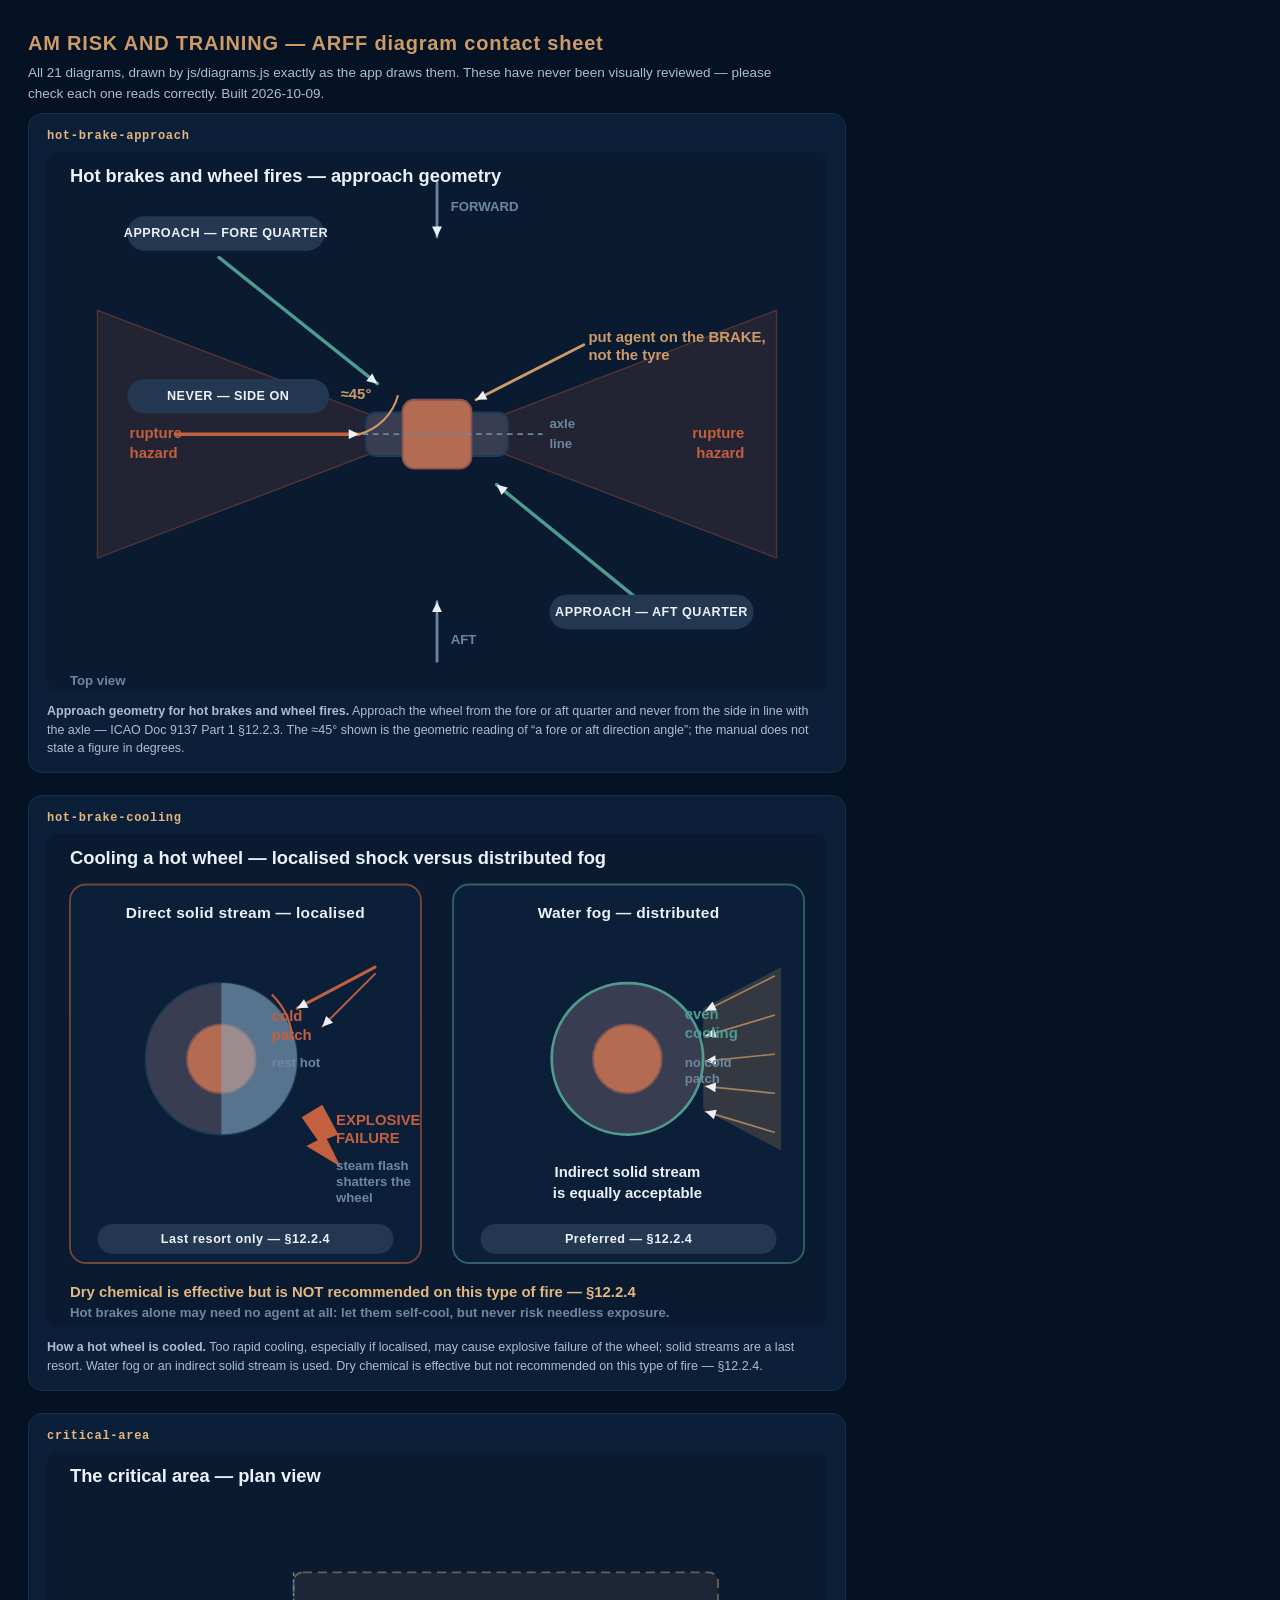
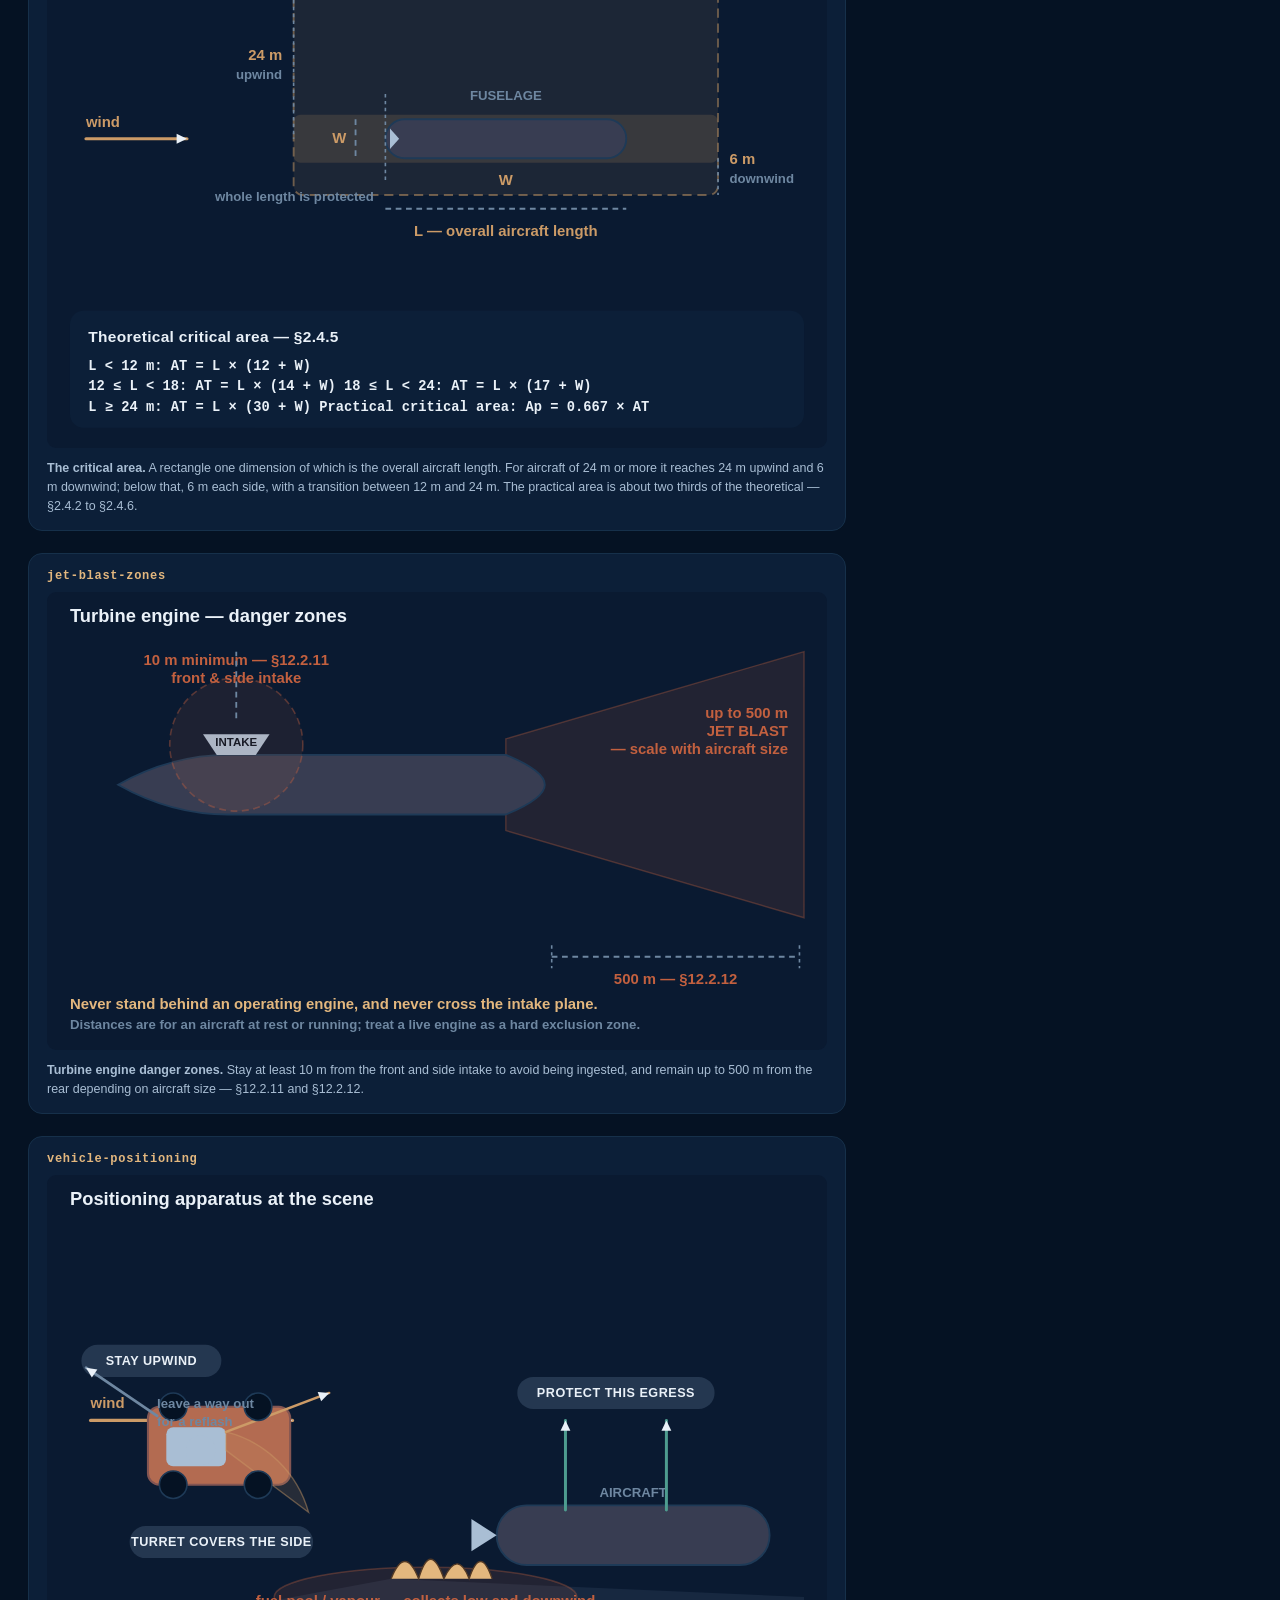
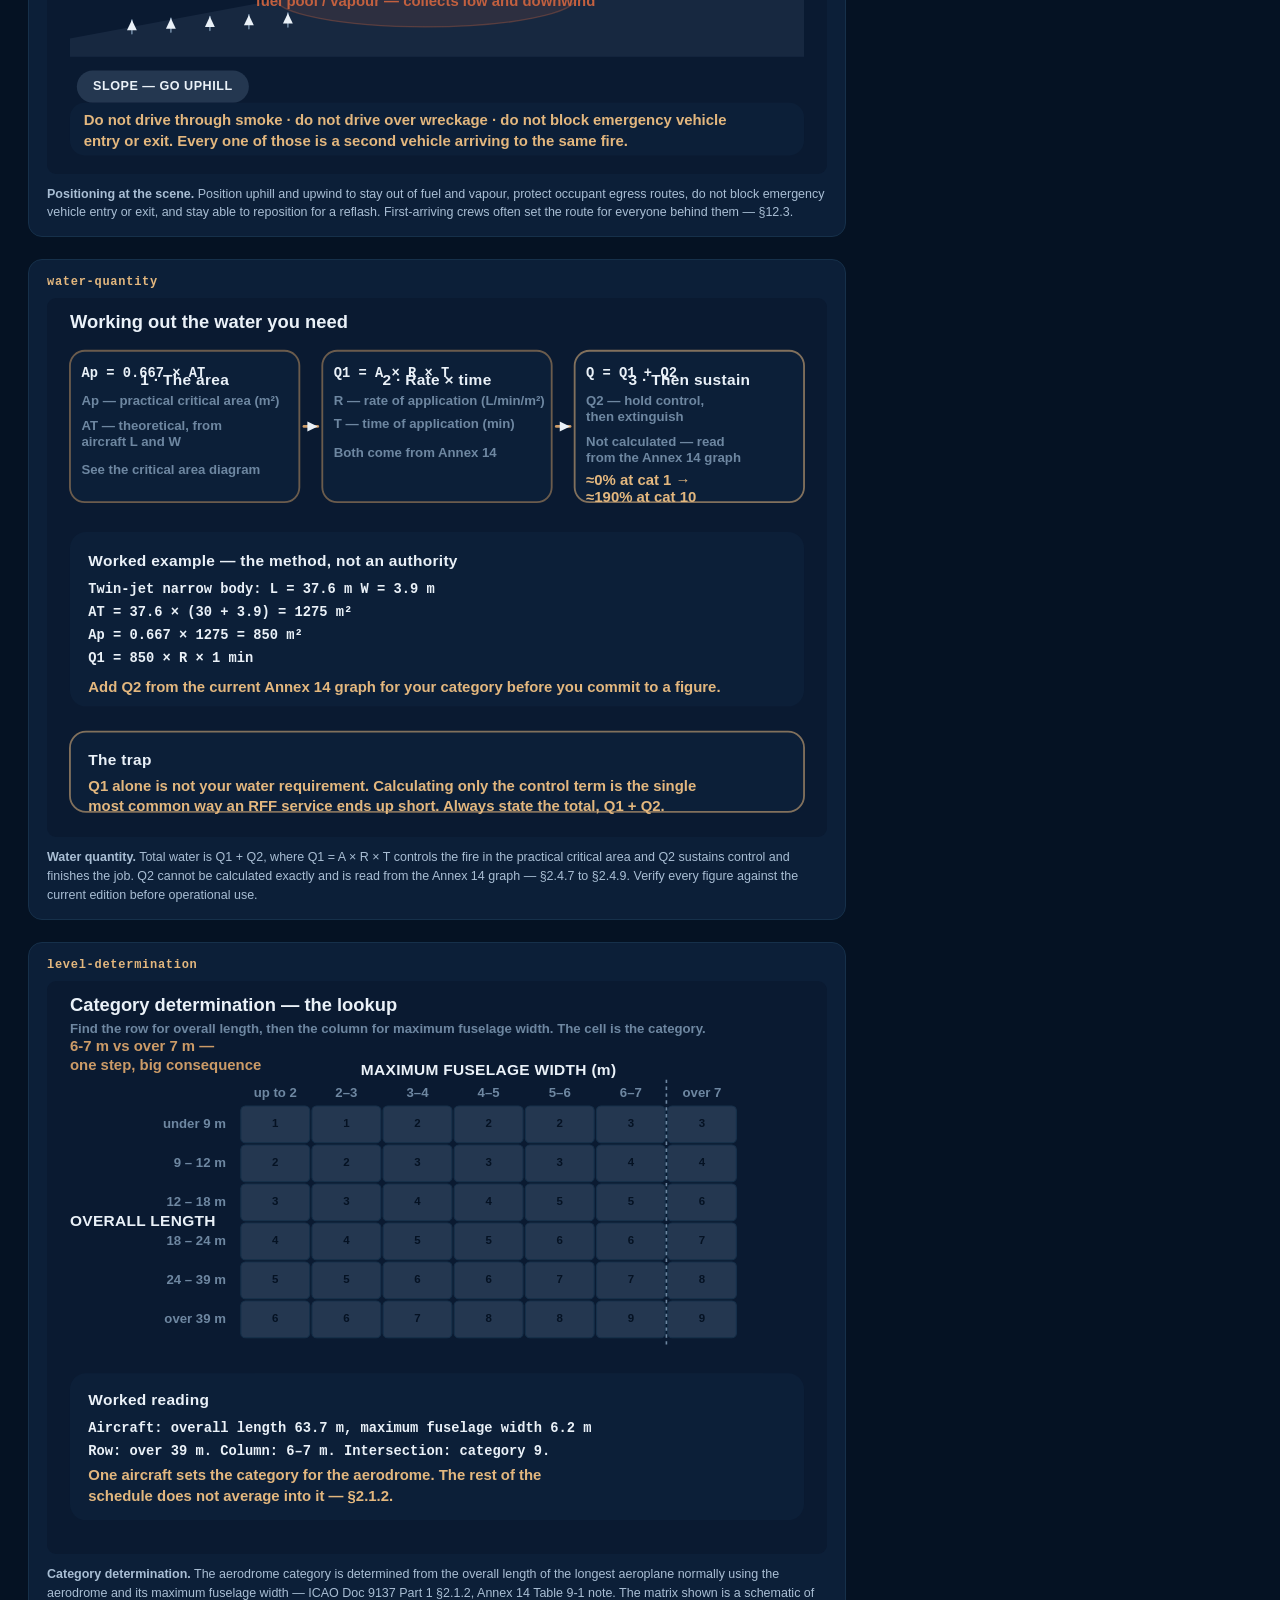
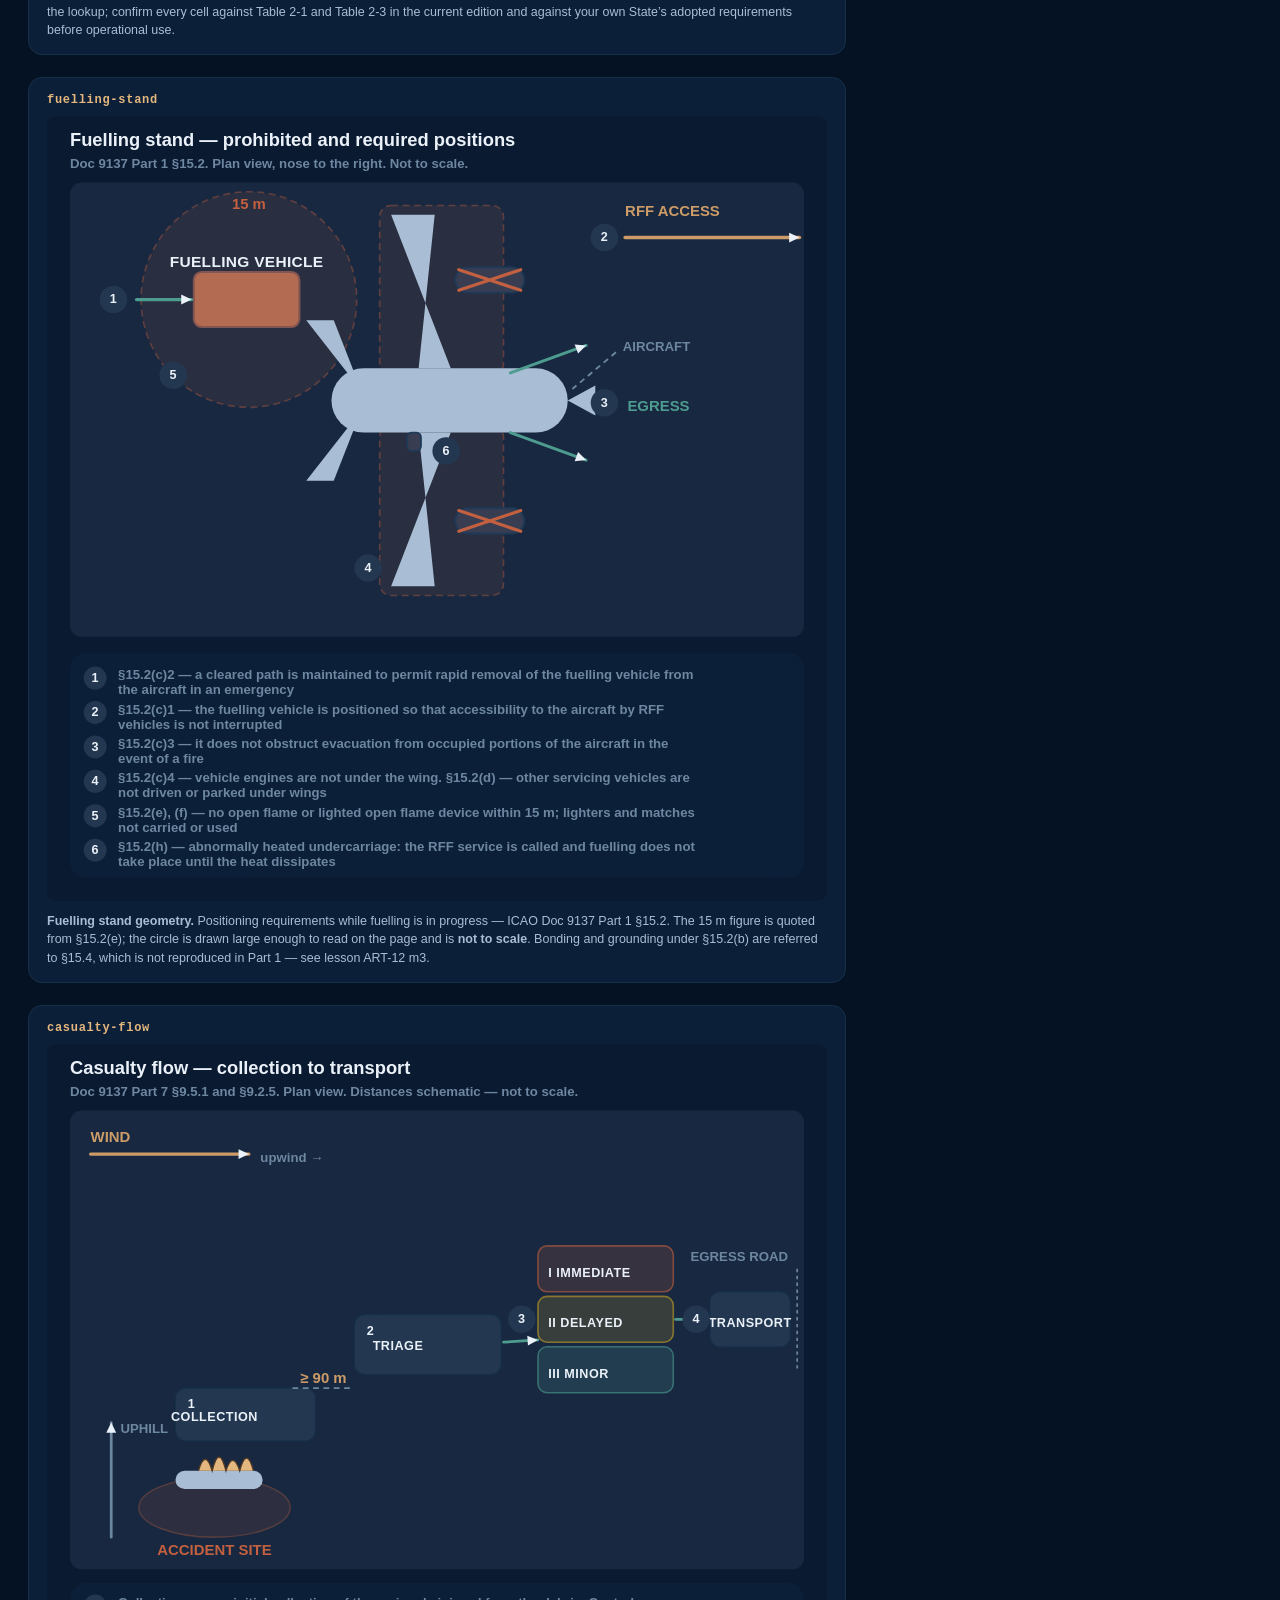
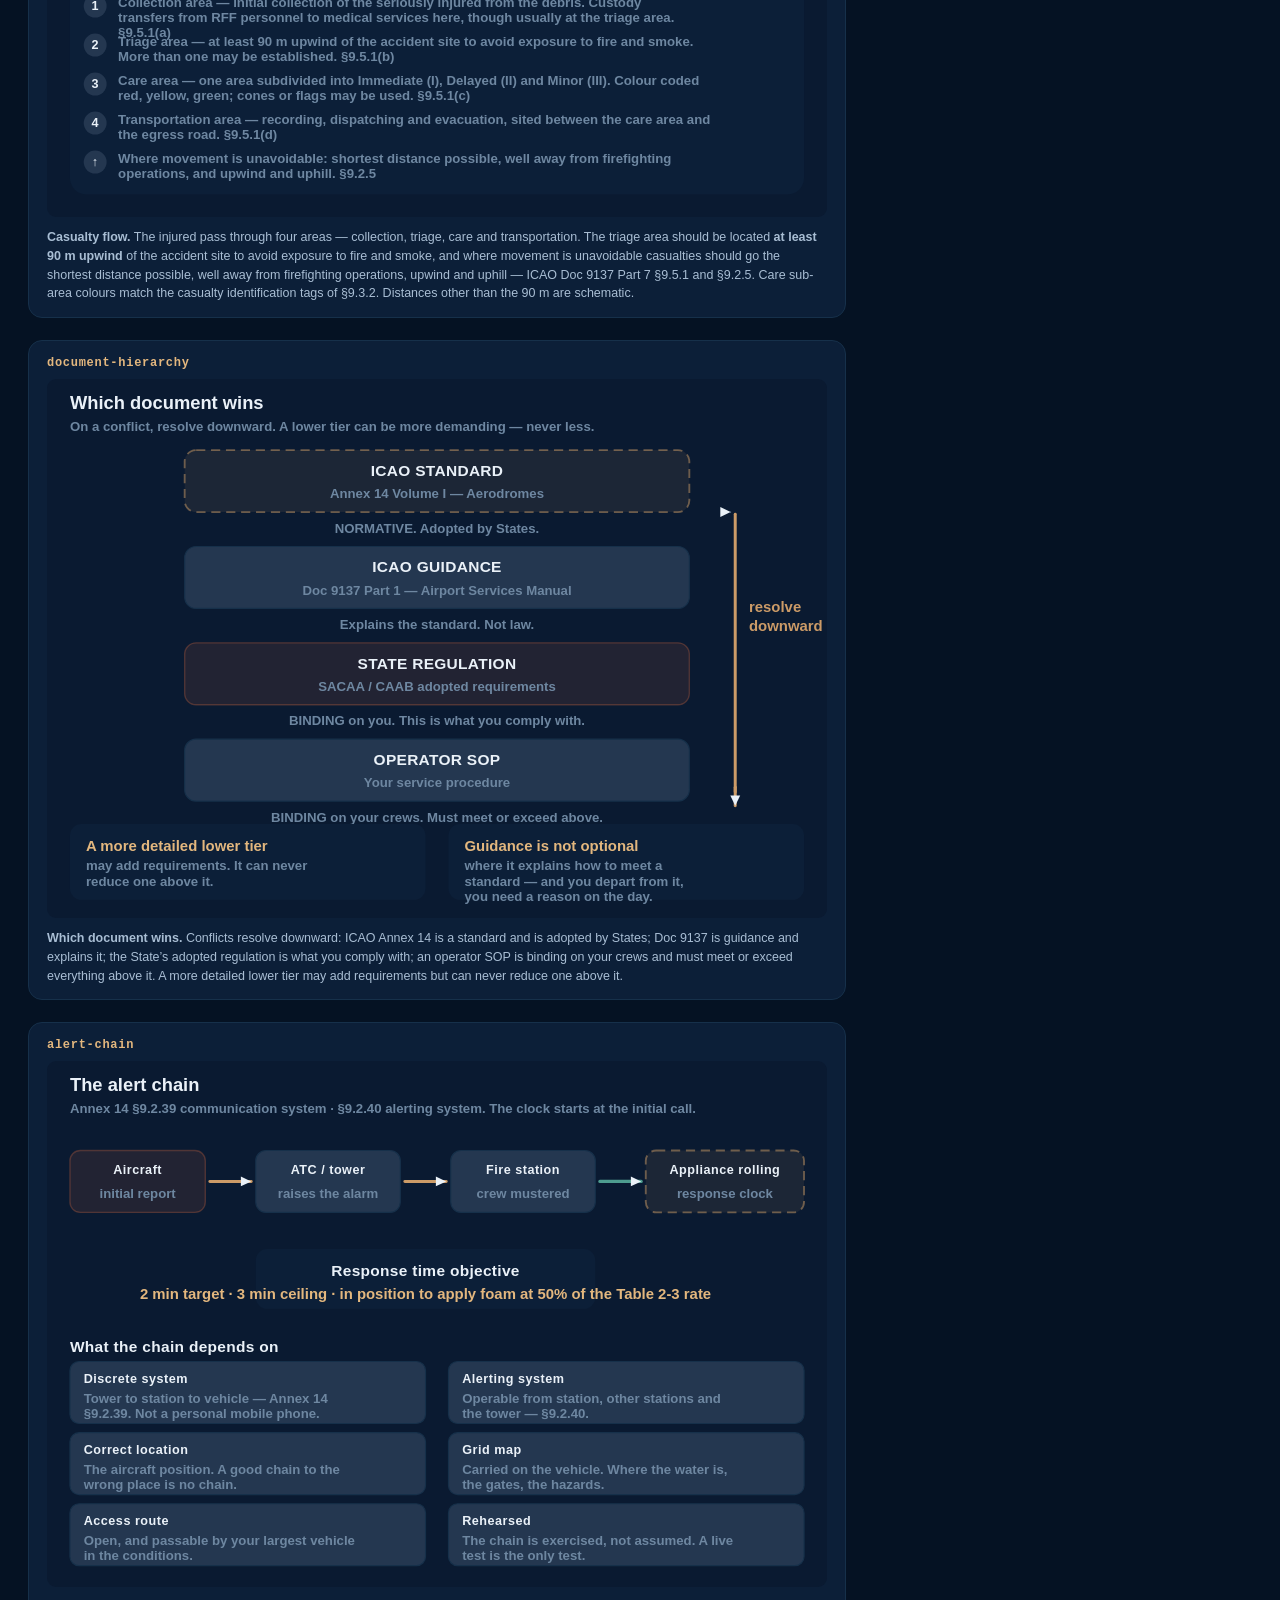
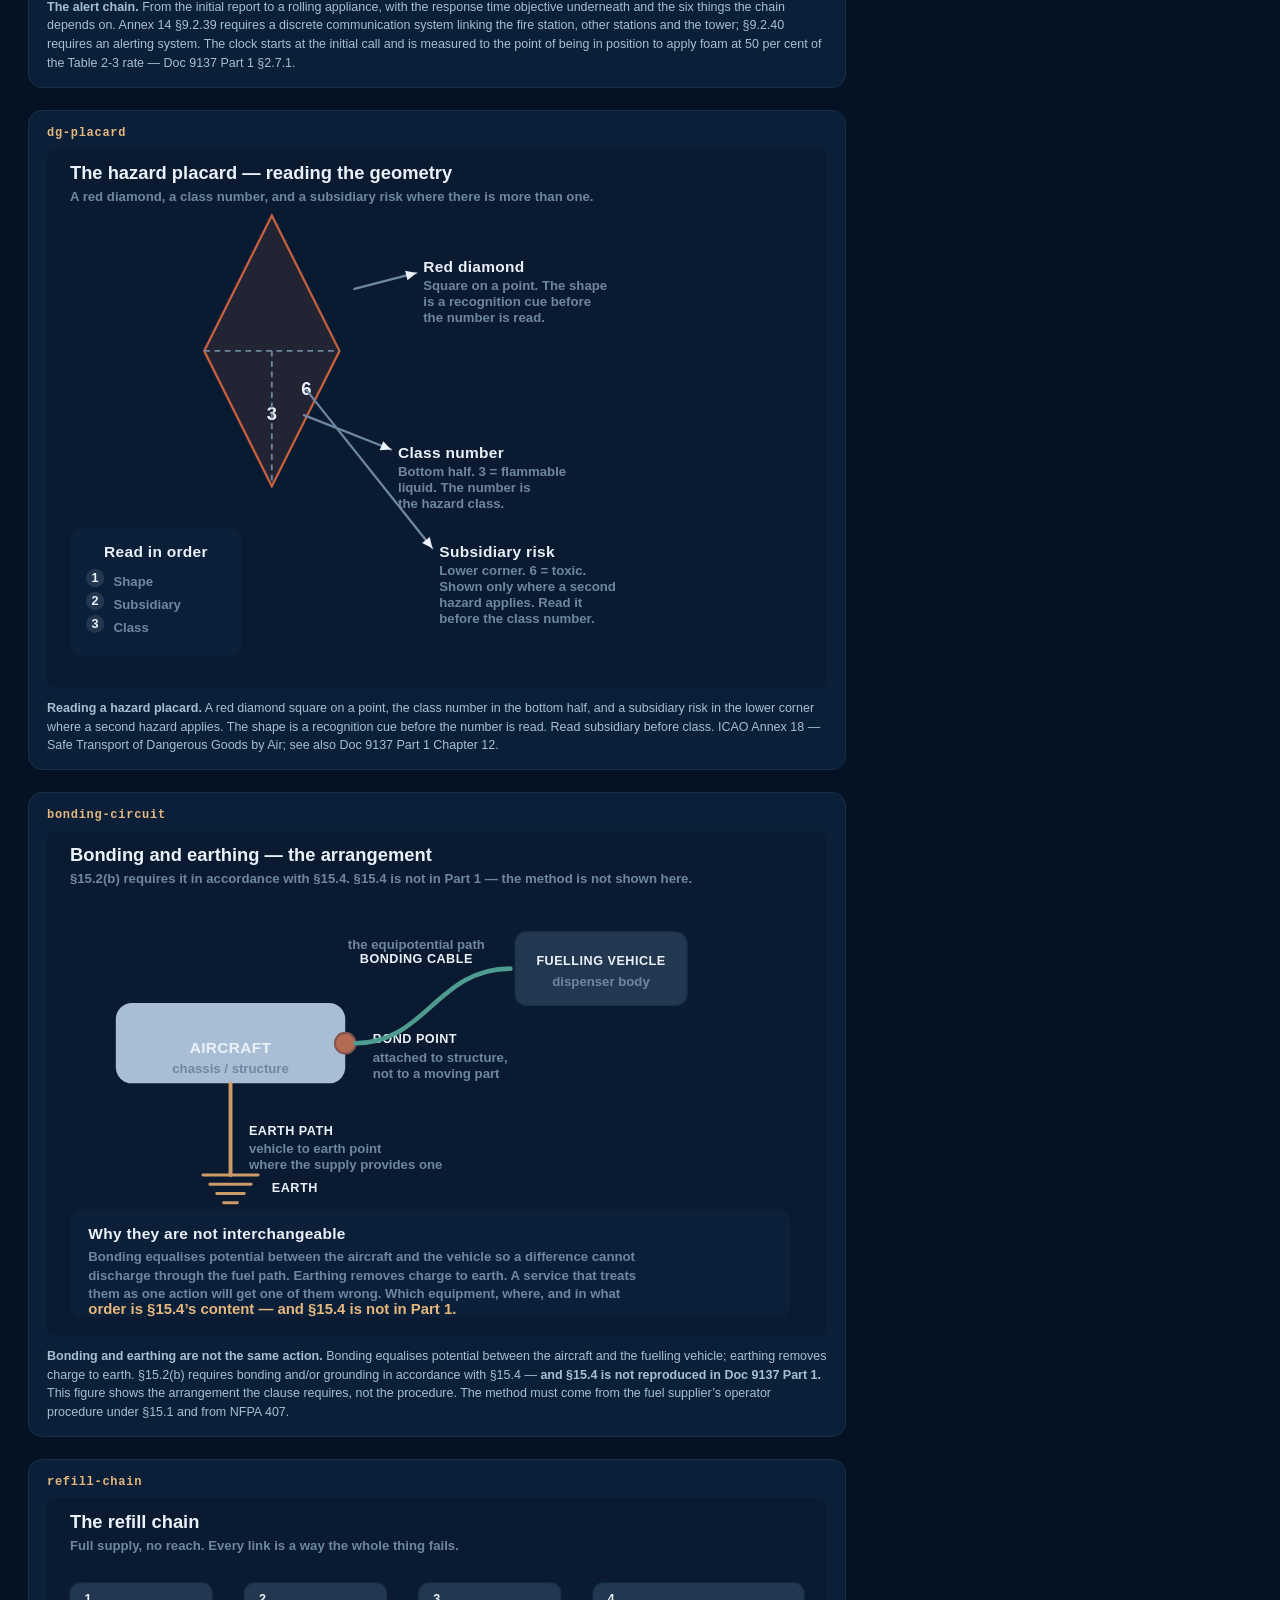
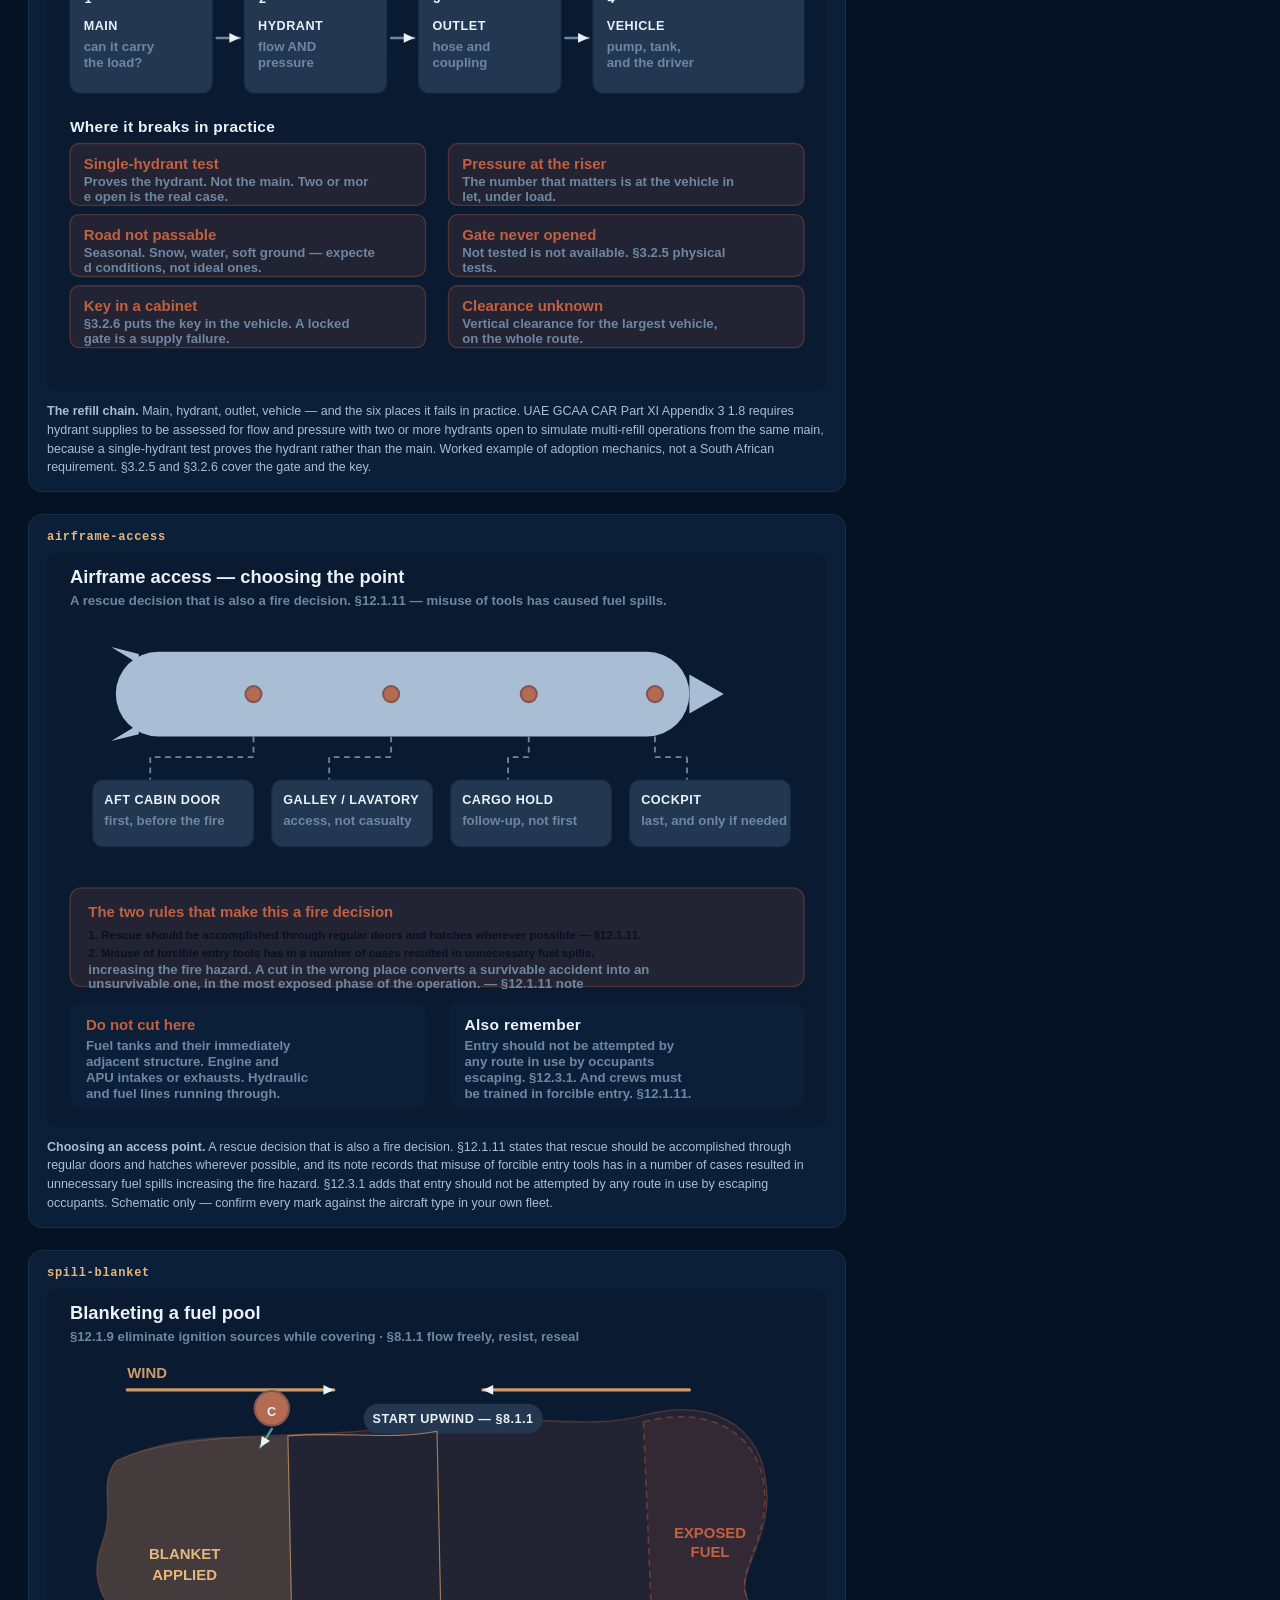
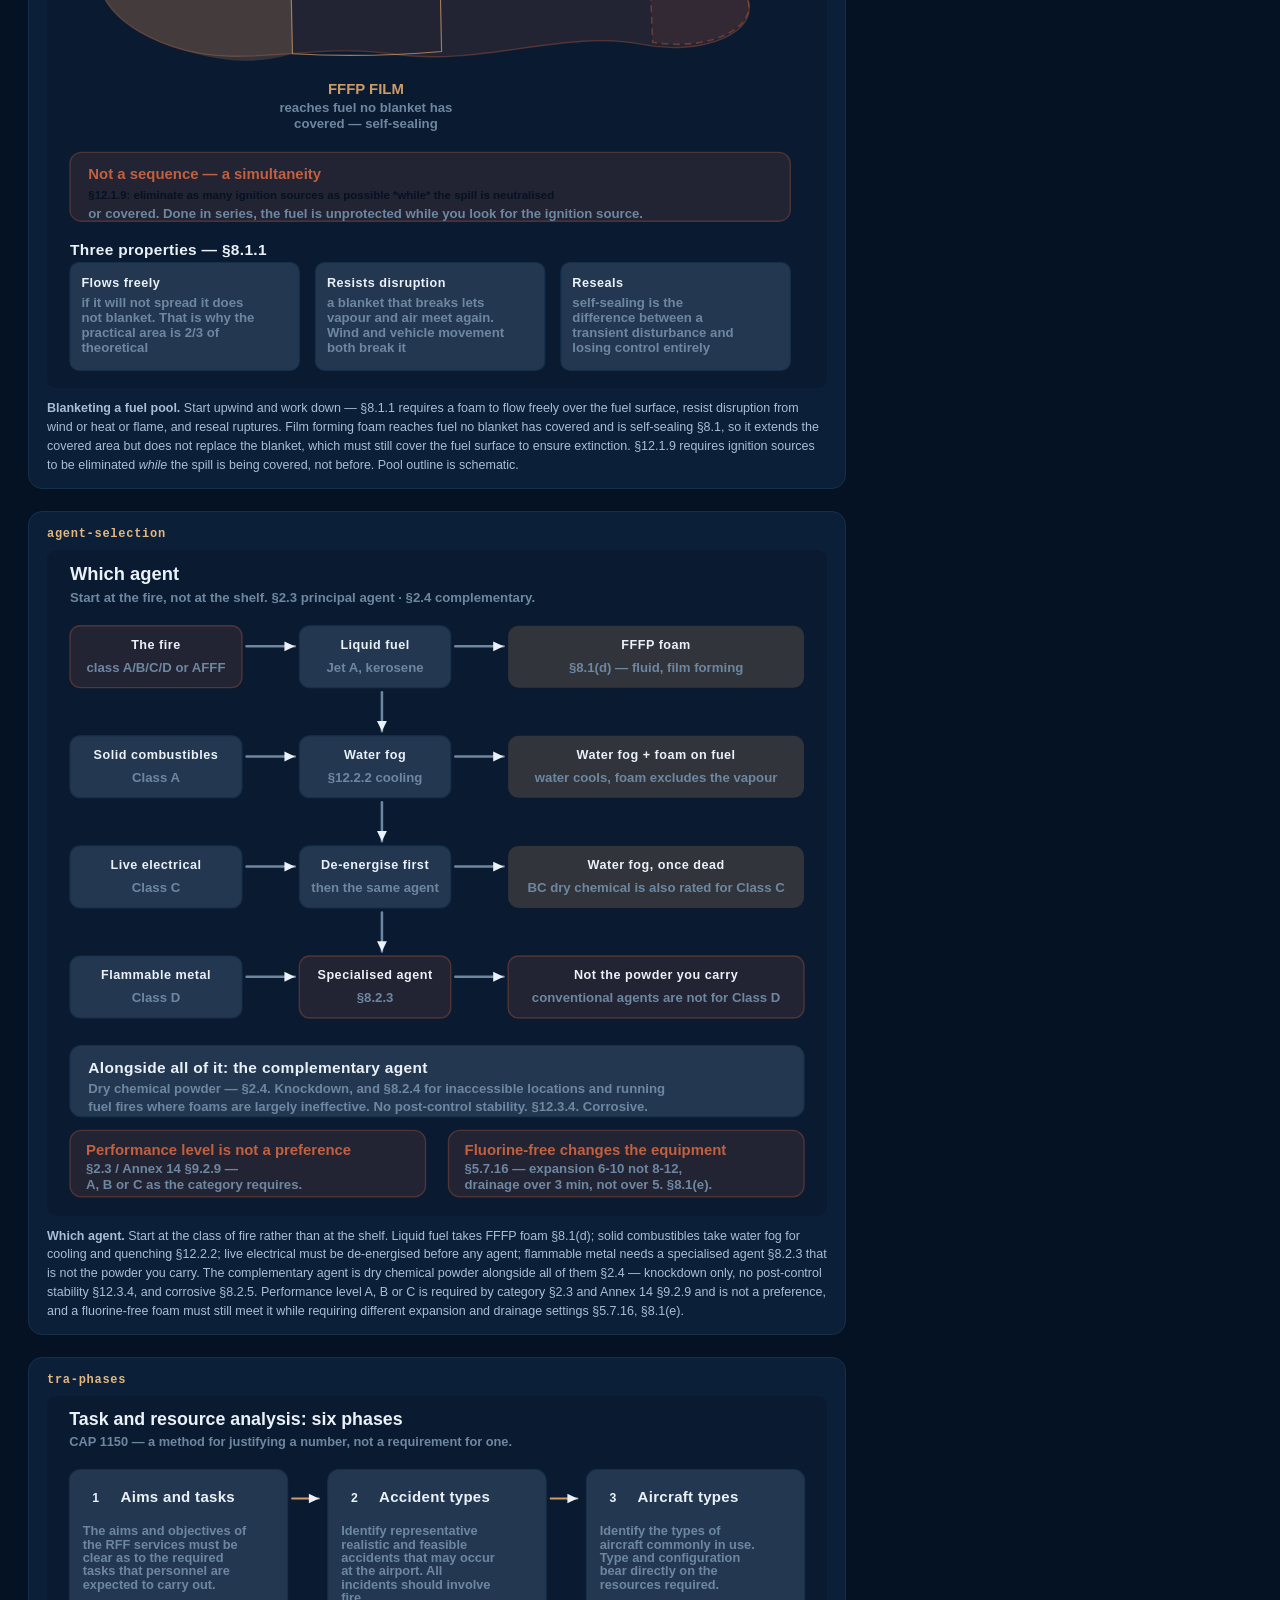
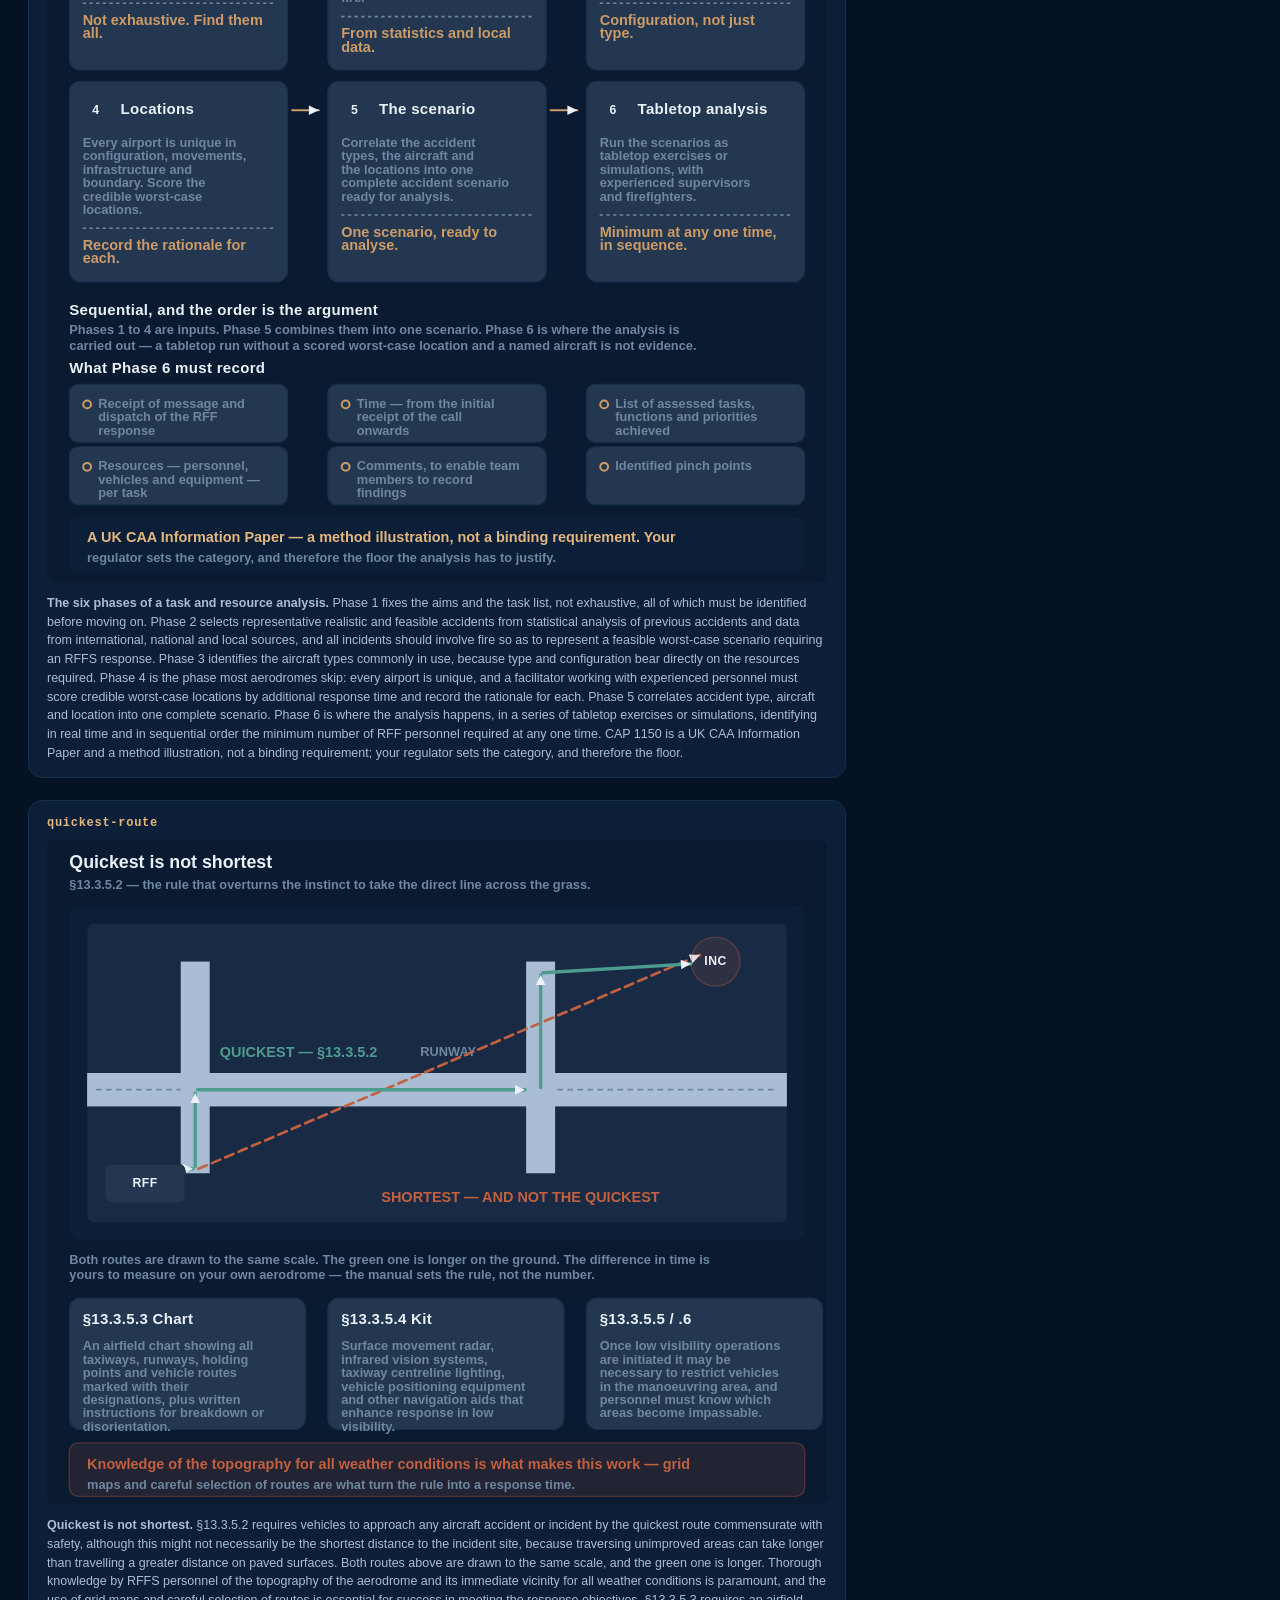
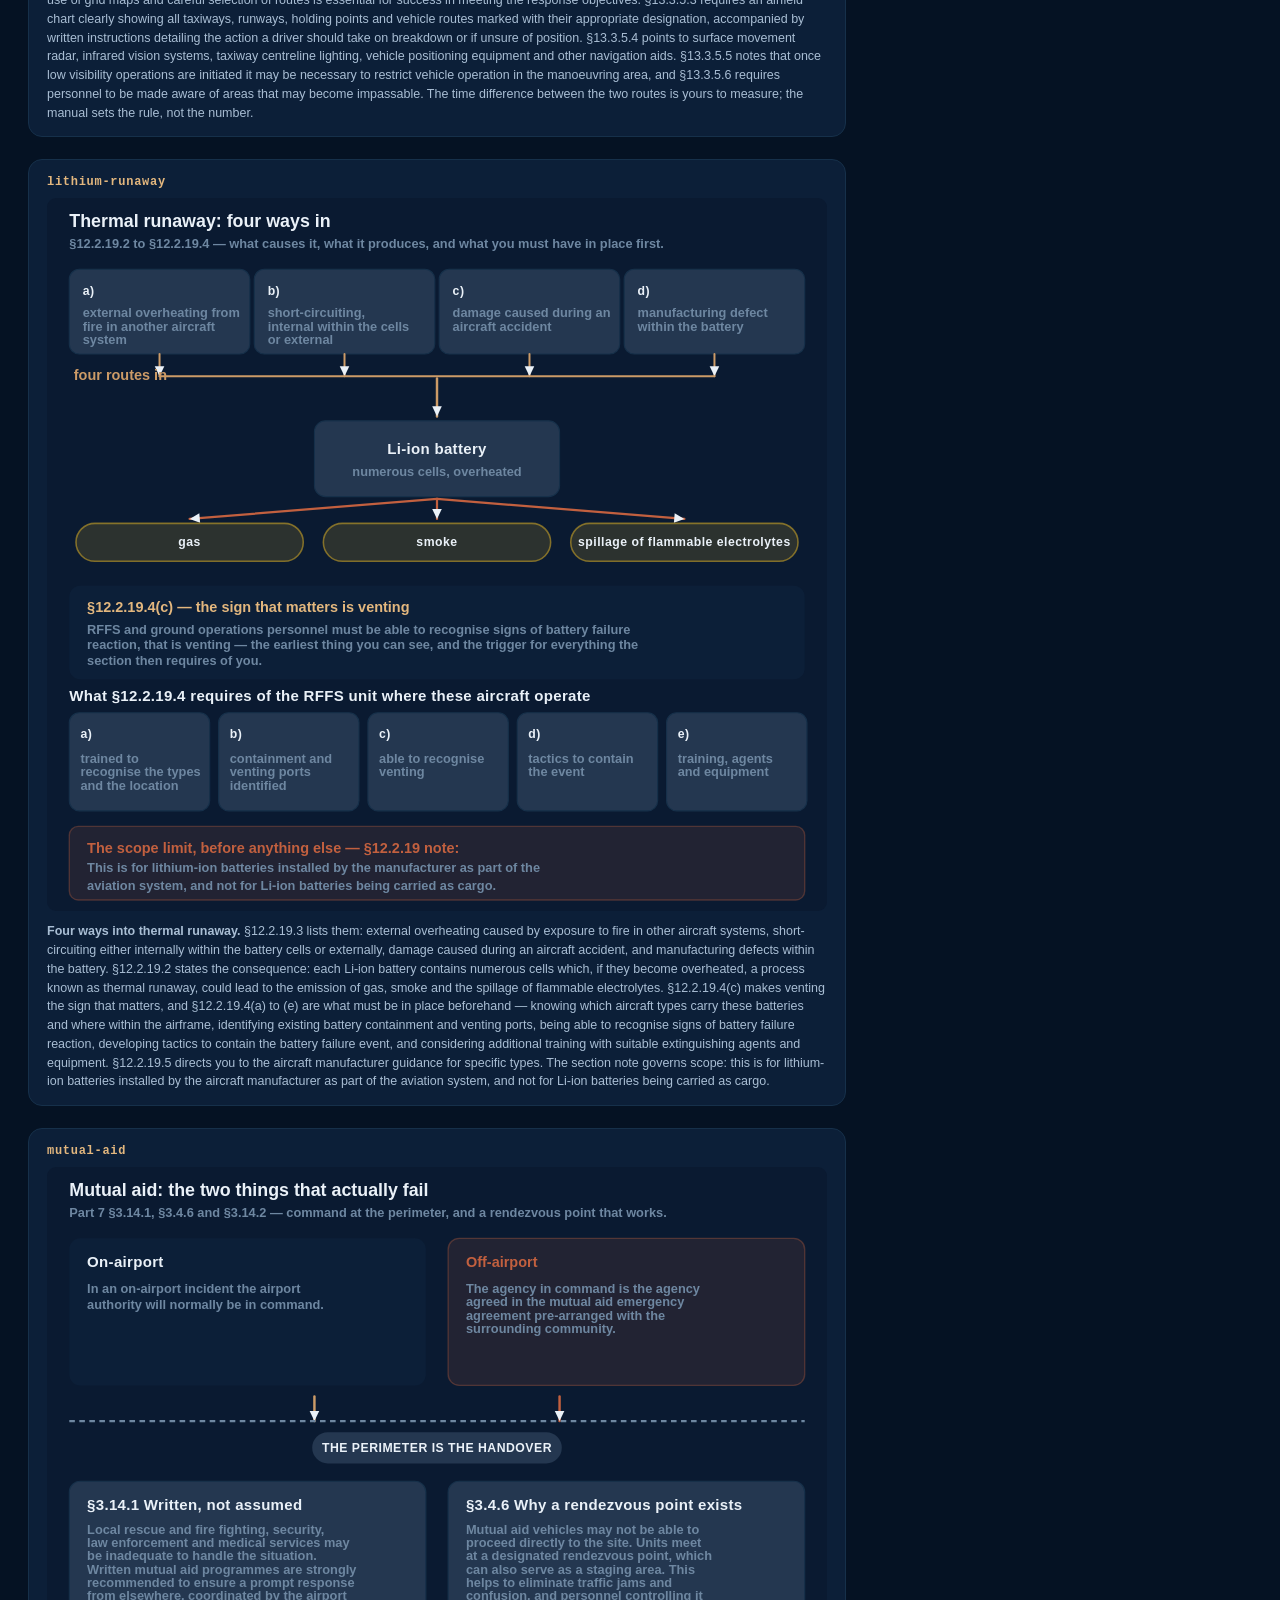
==== commit 06f4cb84: "deploy Cache-buster bump: ?v=39, CACHE_VERSION v41." ====
--- a/deploy/diagram-sheet.html
+++ b/deploy/diagram-sheet.html
@@ -77,23 +77,27 @@
 
 </style>
 <h1>AM RISK AND TRAINING &mdash; ARFF diagram contact sheet</h1>
-<p class="lede">All 17 diagrams, drawn by js/diagrams.js exactly as the app draws them. These have never been visually reviewed &mdash; please check each one reads correctly. Built 2026-10-09.</p>
+<p class="lede">All 21 diagrams, drawn by js/diagrams.js exactly as the app draws them. These have never been visually reviewed &mdash; please check each one reads correctly. Built 2026-10-09.</p>
 <section><h2>hot-brake-approach</h2><svg viewBox="0 0 680 470" role="img" aria-label="Top view of an aircraft wheel showing correct fore and aft quarter approach angles and the incorrect side-on approach in line with the axle." preserveAspectRatio="xMidYMid meet"><title>Top view of an aircraft wheel showing correct fore and aft quarter approach angles and the incorrect side-on approach in line with the axle.</title><path d="M282,229 L44,138 L44,354 L282,263 Z" class="dg-hazard"/><path d="M398,229 L636,138 L636,354 L398,263 Z" class="dg-hazard"/><text x="72" y="246" class="dg-t dg-t--danger">rupture</text><text x="72" y="263" class="dg-t dg-t--danger">hazard</text><text x="608" y="246" class="dg-t dg-t--danger" text-anchor="end">rupture</text><text x="608" y="263" class="dg-t dg-t--danger" text-anchor="end">hazard</text><line x1="340" y1="26" x2="340" y2="74" class="dg-dim" stroke-width="2.4"/><path d="M335.7,65.0 L340,74 L344.3,65.0 Z" class="dg-head"/><text x="352" y="48" class="dg-t dg-t--dim">FORWARD</text><line x1="340" y1="444" x2="340" y2="392" class="dg-dim" stroke-width="2.4"/><path d="M344.3,401.0 L340,392 L335.7,401.0 Z" class="dg-head"/><text x="352" y="426" class="dg-t dg-t--dim">AFT</text><rect x="278" y="227" width="124" height="38" rx="9" class="dg-tyre"/><rect x="310" y="216" width="60" height="60" rx="10" class="dg-brake"/><line x1="248" y1="246" x2="432" y2="246" class="dg-axis" stroke-width="1.6"/><text x="438" y="238" class="dg-t dg-t--dim">axle</text><text x="438" y="255" class="dg-t dg-t--dim">line</text><line x1="150" y1="92" x2="288" y2="202" class="dg-good" stroke-width="3"/><path d="M278.3,199.7 L288,202 L283.6,193.0 Z" class="dg-head"/><line x1="530" y1="402" x2="392" y2="290" class="dg-good" stroke-width="3"/><path d="M401.7,292.4 L392,290 L396.3,299.0 Z" class="dg-head"/><rect x="70" y="56" width="172" height="30" rx="15" class="dg-chip dg-chip--ok"/><text x="156" y="71.5" class="dg-t dg-t--chip" text-anchor="middle">APPROACH — FORE QUARTER</text><rect x="438" y="386" width="178" height="30" rx="15" class="dg-chip dg-chip--ok"/><text x="527" y="401.5" class="dg-t dg-t--chip" text-anchor="middle">APPROACH — AFT QUARTER</text><line x1="112" y1="246" x2="272" y2="246" class="dg-bad" stroke-width="3"/><path d="M263.0,250.3 L272,246 L263.0,241.7 Z" class="dg-head"/><rect x="70" y="198" width="176" height="30" rx="15" class="dg-chip dg-chip--danger"/><text x="158" y="213.5" class="dg-t dg-t--chip" text-anchor="middle">NEVER — SIDE ON</text><path d="M306,212 A48,48 0 0 1 272,246" class="dg-arc"/><text x="256" y="212" class="dg-t dg-t--accent">≈45°</text><line x1="468" y1="168" x2="374" y2="216" class="dg-accent" stroke-width="2.4"/><path d="M380.1,208.1 L374,216 L384.0,215.7 Z" class="dg-head"/><text x="472" y="162" class="dg-t dg-t--accent">put agent on the BRAKE,</text><text x="472" y="178" class="dg-t dg-t--accent">not the tyre</text><text x="20" y="22" class="dg-t dg-t--title">Hot brakes and wheel fires — approach geometry</text><text x="20" y="462" class="dg-t dg-t--dim">Top view</text></svg><p class="cap"><b>Approach geometry for hot brakes and wheel fires.</b> Approach the wheel from the fore or aft quarter and never from the side in line with the axle — ICAO Doc 9137 Part 1 §12.2.3. The ≈45° shown is the geometric reading of &ldquo;a fore or aft direction angle&rdquo;; the manual does not state a figure in degrees.</p></section>
-<section><h2>hot-brake-cooling</h2><svg viewBox="0 0 680 430" role="img" aria-label="Section view comparing a direct solid stream causing localised explosive failure of a hot wheel with water fog giving even cooling." preserveAspectRatio="xMidYMid meet"><title>Section view comparing a direct solid stream causing localised explosive failure of a hot wheel with water fog giving even cooling.</title><text x="20" y="22" class="dg-t dg-t--title">Cooling a hot wheel — localised shock versus distributed fog</text><rect x="20" y="44" width="306" height="330" rx="14" class="dg-panel"/><text x="173" y="70" class="dg-t dg-t--head" text-anchor="middle">Direct solid stream — localised</text><rect x="20" y="44" width="306" height="330" rx="14" class="dg-panel__edge dg-panel__edge--danger"/><circle cx="152" cy="196" r="66" class="dg-tyre"/><circle cx="152" cy="196" r="30" class="dg-brake"/><path d="M152,130 A66,66 0 0 1 152,262 Z" class="dg-cold"/><text x="196" y="160" class="dg-t dg-t--danger">cold</text><text x="196" y="176" class="dg-t dg-t--danger">patch</text><text x="196" y="200" class="dg-t dg-t--dim">rest hot</text><line x1="286" y1="116" x2="218" y2="152" class="dg-bad" stroke-width="2.6"/><path d="M224.0,144.0 L218,152 L228.0,151.5 Z" class="dg-head"/><line x1="286" y1="122" x2="240" y2="168" class="dg-bad" stroke-width="1.6"/><path d="M243.4,158.6 L240,168 L249.4,164.6 Z" class="dg-head"/><path d="M196,140 A60,60 0 0 1 214,180" class="dg-arc dg-arc--danger"/><path d="M240,236 l14,26 l-10,4 l12,24 l-30,-18 l10,-5 l-14,-20 z" class="dg-burst"/><text x="258" y="250" class="dg-t dg-t--danger">EXPLOSIVE</text><text x="258" y="266" class="dg-t dg-t--danger">FAILURE</text><text x="258" y="290" class="dg-t dg-t--dim">steam flash</text><text x="258" y="304" class="dg-t dg-t--dim">shatters the</text><text x="258" y="318" class="dg-t dg-t--dim">wheel</text><rect x="44" y="340" width="258" height="26" rx="13" class="dg-chip dg-chip--danger"/><text x="173" y="353.5" class="dg-t dg-t--chip" text-anchor="middle">Last resort only — §12.2.4</text><rect x="354" y="44" width="306" height="330" rx="14" class="dg-panel"/><text x="507" y="70" class="dg-t dg-t--head" text-anchor="middle">Water fog — distributed</text><rect x="354" y="44" width="306" height="330" rx="14" class="dg-panel__edge dg-panel__edge--ok"/><circle cx="506" cy="196" r="66" class="dg-tyre"/><circle cx="506" cy="196" r="30" class="dg-brake"/><circle cx="506" cy="196" r="66" class="dg-cool"/><path d="M640,116 L572,152 L572,240 L640,276 Z" class="dg-fog"/><line x1="634" y1="124" x2="574" y2="154" class="dg-fogline" stroke-width="1.5"/><path d="M580.2,146.1 L574,154 L584.0,153.8 Z" class="dg-head"/><line x1="634" y1="158" x2="574" y2="176" class="dg-fogline" stroke-width="1.5"/><path d="M581.4,169.3 L574,176 L583.9,177.5 Z" class="dg-head"/><line x1="634" y1="192" x2="574" y2="198" class="dg-fogline" stroke-width="1.5"/><path d="M582.6,192.9 L574,198 L583.4,201.3 Z" class="dg-head"/><line x1="634" y1="226" x2="574" y2="220" class="dg-fogline" stroke-width="1.5"/><path d="M583.4,216.7 L574,220 L582.6,225.1 Z" class="dg-head"/><line x1="634" y1="260" x2="574" y2="242" class="dg-fogline" stroke-width="1.5"/><path d="M583.9,240.5 L574,242 L581.4,248.7 Z" class="dg-head"/><text x="556" y="158" class="dg-t dg-t--good">even</text><text x="556" y="174" class="dg-t dg-t--good">cooling</text><text x="556" y="200" class="dg-t dg-t--dim">no cold</text><text x="556" y="214" class="dg-t dg-t--dim">patch</text><text x="506" y="296" class="dg-t dg-t--ok" text-anchor="middle">Indirect solid stream</text><text x="506" y="314" class="dg-t dg-t--ok" text-anchor="middle">is equally acceptable</text><rect x="378" y="340" width="258" height="26" rx="13" class="dg-chip dg-chip--ok"/><text x="507" y="353.5" class="dg-t dg-t--chip" text-anchor="middle">Preferred — §12.2.4</text><text x="20" y="400" class="dg-t dg-t--warn">Dry chemical is effective but is NOT recommended on this type of fire — §12.2.4</text><text x="20" y="418" class="dg-t dg-t--dim">Hot brakes alone may need no agent at all: let them self-cool, but never risk needless exposure.</text></svg><p class="cap"><b>How a hot wheel is cooled.</b> Too rapid cooling, especially if localised, may cause explosive failure of the wheel; solid streams are a last resort. Water fog or an indirect solid stream is used. Dry chemical is effective but not recommended on this type of fire — §12.2.4.</p></section>
-<section><h2>critical-area</h2><svg viewBox="0 0 680 520" role="img" aria-label="Plan view of an aircraft within the theoretical and practical critical areas, showing 24 metres upwind and 6 metres downwind." preserveAspectRatio="xMidYMid meet"><title>Plan view of an aircraft within the theoretical and practical critical areas, showing 24 metres upwind and 6 metres downwind.</title><text x="20" y="22" class="dg-t dg-t--title">The critical area — plan view</text><rect x="215" y="229" width="370" height="42" rx="6" class="dg-practical"/><rect x="215" y="105" width="370" height="194" rx="8" class="dg-theory"/><line x1="34" y1="250" x2="122" y2="250" class="dg-accent" stroke-width="2.8"/><path d="M113.0,254.3 L122,250 L113.0,245.7 Z" class="dg-head"/><text x="34" y="236" class="dg-t dg-t--accent">wind</text><rect x="295" y="233" width="210" height="34" rx="17" class="dg-tyre"/><path d="M307,250 L299,241 L299,259 Z" class="dg-solid"/><text x="400" y="213" class="dg-t dg-t--dim" text-anchor="middle">FUSELAGE</text><text x="400" y="287" class="dg-t dg-t--accent" text-anchor="middle">W</text><line x1="269" y1="233" x2="269" y2="267" class="dg-axis" stroke-width="1.6"/><text x="261" y="250" class="dg-t dg-t--accent" text-anchor="end">W</text><line x1="295" y1="311" x2="505" y2="311" class="dg-axis" stroke-width="1.6"/><text x="400" y="331" class="dg-t dg-t--accent" text-anchor="middle">L — overall aircraft length</text><line x1="215" y1="105" x2="215" y2="250" class="dg-dimline"/><text x="205" y="177.5" class="dg-t dg-t--accent" text-anchor="end">24 m</text><text x="205" y="194.5" class="dg-t dg-t--dim" text-anchor="end">upwind</text><line x1="585" y1="267" x2="585" y2="299" class="dg-dimline"/><text x="595" y="268.5" class="dg-t dg-t--accent">6 m</text><text x="595" y="285.5" class="dg-t dg-t--dim">downwind</text><line x1="295" y1="211" x2="295" y2="289" class="dg-dimline"/><text x="285" y="199" class="dg-t dg-t--dim" text-anchor="end">whole length is protected</text><rect x="20" y="400" width="640" height="102" rx="12" class="dg-panel"/><text x="36" y="424" class="dg-t dg-t--head">Theoretical critical area — §2.4.5</text><text x="36" y="448" class="dg-t dg-t--mono">L &lt; 12 m:  AT = L × (12 + W)</text><text x="36" y="466" class="dg-t dg-t--mono">12 ≤ L &lt; 18:  AT = L × (14 + W)     18 ≤ L &lt; 24:  AT = L × (17 + W)</text><text x="36" y="484" class="dg-t dg-t--mono">L ≥ 24 m:  AT = L × (30 + W)          Practical critical area:  Ap = 0.667 × AT</text></svg><p class="cap"><b>The critical area.</b> A rectangle one dimension of which is the overall aircraft length. For aircraft of 24 m or more it reaches 24 m upwind and 6 m downwind; below that, 6 m each side, with a transition between 12 m and 24 m. The practical area is about two thirds of the theoretical — §2.4.2 to §2.4.6.</p></section>
-<section><h2>jet-blast-zones</h2><svg viewBox="0 0 680 360" role="img" aria-label="Side view of a turbine-engined aircraft showing the 10 metre intake keep-out and the jet blast hazard extending up to 500 metres aft." preserveAspectRatio="xMidYMid meet"><title>Side view of a turbine-engined aircraft showing the 10 metre intake keep-out and the jet blast hazard extending up to 500 metres aft.</title><text x="20" y="22" class="dg-t dg-t--title">Turbine engine — danger zones</text><path d="M400,128 L660,52 L660,284 L400,208 Z" class="dg-hazard"/><text x="646" y="106" class="dg-t dg-t--danger" text-anchor="end">up to 500 m</text><text x="646" y="122" class="dg-t dg-t--danger" text-anchor="end">JET BLAST</text><text x="646" y="138" class="dg-t dg-t--danger" text-anchor="end">— scale with aircraft size</text><path d="M62,168 Q108,142 158,142 L400,142 Q434,156 434,168 Q434,180 400,194 L158,194 Q108,194 62,168 Z" class="dg-tyre"/><path d="M136,124 L194,124 L182,142 L148,142 Z" class="dg-solid"/><text x="165" y="132" class="dg-t dg-t--ink" text-anchor="middle">INTAKE</text><circle cx="165" cy="133" r="58" class="dg-keepout"/><text x="165" y="60" class="dg-t dg-t--danger" text-anchor="middle">10 m minimum</text><text x="165" y="76" class="dg-t dg-t--danger" text-anchor="middle">front &amp; side intake</text><line x1="440" y1="318" x2="656" y2="318" class="dg-axis" stroke-width="1.6"/><line x1="440" y1="308" x2="440" y2="328" class="dg-dimline"/><line x1="656" y1="308" x2="656" y2="328" class="dg-dimline"/><text x="548" y="338" class="dg-t dg-t--danger" text-anchor="middle">500 m — §12.2.12</text><line x1="165" y1="110" x2="165" y2="52" class="dg-axis" stroke-width="1.6"/><text x="174" y="76" class="dg-t dg-t--danger">10 m — §12.2.11</text><text x="20" y="320" class="dg-t dg-t--warn">Never stand behind an operating engine, and never cross the intake plane.</text><text x="20" y="338" class="dg-t dg-t--dim">Distances are for an aircraft at rest or running; treat a live engine as a hard exclusion zone.</text></svg><p class="cap"><b>Turbine engine danger zones.</b> Stay at least 10 m from the front and side intake to avoid being ingested, and remain up to 500 m from the rear depending on aircraft size — §12.2.11 and §12.2.12.</p></section>
-<section><h2>vehicle-positioning</h2><svg viewBox="0 0 680 500" role="img" aria-label="Plan view of a crash site showing an RFF vehicle positioned uphill and upwind with its turret covering the fuselage while protecting the egress route." preserveAspectRatio="xMidYMid meet"><title>Plan view of a crash site showing an RFF vehicle positioned uphill and upwind with its turret covering the fuselage while protecting the egress route.</title><text x="20" y="22" class="dg-t dg-t--title">Positioning apparatus at the scene</text><path d="M20,404 L300,352 L660,368 L660,420 L20,420 Z" class="dg-ground"/><line x1="74" y1="400" x2="74" y2="388" class="dg-dim" stroke-width="1.4"/><path d="M78.3,397.0 L74,388 L69.7,397.0 Z" class="dg-head"/><line x1="108" y1="398.5" x2="108" y2="386.5" class="dg-dim" stroke-width="1.4"/><path d="M112.3,395.5 L108,386.5 L103.7,395.5 Z" class="dg-head"/><line x1="142" y1="397" x2="142" y2="385" class="dg-dim" stroke-width="1.4"/><path d="M146.3,394.0 L142,385 L137.7,394.0 Z" class="dg-head"/><line x1="176" y1="395.5" x2="176" y2="383.5" class="dg-dim" stroke-width="1.4"/><path d="M180.3,392.5 L176,383.5 L171.7,392.5 Z" class="dg-head"/><line x1="210" y1="394" x2="210" y2="382" class="dg-dim" stroke-width="1.4"/><path d="M214.3,391.0 L210,382 L205.7,391.0 Z" class="dg-head"/><rect x="26" y="432" width="150" height="28" rx="14" class="dg-chip dg-chip--ok"/><text x="101" y="446.5" class="dg-t dg-t--chip" text-anchor="middle">SLOPE — GO UPHILL</text><ellipse cx="330" cy="368" rx="132" ry="26" class="dg-hazard"/><text x="330" y="372" class="dg-t dg-t--danger" text-anchor="middle">fuel pool / vapour — collects low and downwind</text><path d="M300,352 q12,-30 24,0 q10,-34 22,0 q12,-26 22,0 q10,-30 20,0" class="dg-flame"/><line x1="38" y1="214" x2="214" y2="214" class="dg-accent" stroke-width="2.8"/><path d="M205.0,218.3 L214,214 L205.0,209.7 Z" class="dg-head"/><text x="38" y="200" class="dg-t dg-t--accent">wind</text><rect x="30" y="148" width="122" height="28" rx="14" class="dg-chip dg-chip--ok"/><text x="91" y="162.5" class="dg-t dg-t--chip" text-anchor="middle">STAY UPWIND</text><rect x="392" y="288" width="238" height="52" rx="26" class="dg-tyre"/><path d="M392,314 l-22,-14 l0,28 z" class="dg-solid"/><text x="511" y="278" class="dg-t dg-t--dim" text-anchor="middle">AIRCRAFT</text><line x1="452" y1="292" x2="452" y2="214" class="dg-good" stroke-width="2.6"/><path d="M456.3,223.0 L452,214 L447.7,223.0 Z" class="dg-head"/><line x1="540" y1="292" x2="540" y2="214" class="dg-good" stroke-width="2.6"/><path d="M544.3,223.0 L540,214 L535.7,223.0 Z" class="dg-head"/><rect x="410" y="176" width="172" height="28" rx="14" class="dg-chip dg-chip--ok"/><text x="496" y="190.5" class="dg-t dg-t--chip" text-anchor="middle">PROTECT THIS EGRESS</text><g transform="translate(150,236)"><rect x="-62" y="-34" width="124" height="68" rx="10" class="dg-vehicle"/><rect x="-46" y="-16" width="52" height="34" rx="6" class="dg-solid"/><circle cx="-16" cy="4" r="13" class="dg-solid"/><line x1="6" y1="-12" x2="96" y2="-46" class="dg-accent" stroke-width="2.2"/><path d="M89.0,-38.8 L96,-46 L86.0,-46.8 Z" class="dg-head"/><path d="M6,-12 A100,100 0 0 1 78,58 L6,4 Z" class="dg-turret"/><circle cx="-40" cy="34" r="12" class="dg-wheel"/><circle cx="34" cy="34" r="12" class="dg-wheel"/><circle cx="-40" cy="-34" r="12" class="dg-wheel"/><circle cx="34" cy="-34" r="12" class="dg-wheel"/></g><rect x="72" y="306" width="160" height="28" rx="14" class="dg-chip dg-chip--ok"/><text x="152" y="320.5" class="dg-t dg-t--chip" text-anchor="middle">TURRET COVERS THE SIDE</text><line x1="96" y1="210" x2="34" y2="168" class="dg-dim" stroke-width="2.4"/><path d="M43.9,169.5 L34,168 L39.1,176.6 Z" class="dg-head"/><text x="96" y="200" class="dg-t dg-t--dim">leave a way out</text><text x="96" y="216" class="dg-t dg-t--dim">for a reflash</text><rect x="20" y="466" width="640" height="26" rx="13" class="dg-panel"/><text x="32" y="483" class="dg-t dg-t--warn">Do not drive through smoke · do not drive over wreckage · do not block emergency vehicle entry or exit</text></svg><p class="cap"><b>Positioning at the scene.</b> Position uphill and upwind to stay out of fuel and vapour, protect occupant egress routes, do not block emergency vehicle entry or exit, and stay able to reposition for a reflash. First-arriving crews often set the route for everyone behind them — §12.3.</p></section>
-<section><h2>water-quantity</h2><svg viewBox="0 0 680 470" role="img" aria-label="Flow diagram showing total water equals Q1 plus Q2, with Q1 calculated as area times rate times time, and a worked example." preserveAspectRatio="xMidYMid meet"><title>Flow diagram showing total water equals Q1 plus Q2, with Q1 calculated as area times rate times time, and a worked example.</title><text x="20" y="22" class="dg-t dg-t--title">Working out the water you need</text><rect x="20" y="46" width="200" height="132" rx="13" class="dg-panel"/><rect x="20" y="46" width="200" height="132" rx="13" class="dg-panel__edge dg-panel__edge--accent"/><text x="120" y="72" class="dg-t dg-t--head" text-anchor="middle">1 · The area</text><text x="30" y="66" class="dg-t dg-t--mono">Ap = 0.667 × AT</text><text x="30" y="90" class="dg-t dg-t--dim">Ap — practical critical area (m²)</text><text x="30" y="110" class="dg-t dg-t--dim">AT — theoretical, from aircraft L and W</text><text x="30" y="136" class="dg-t dg-t--dim">See the critical area diagram</text><rect x="240" y="46" width="200" height="132" rx="13" class="dg-panel"/><rect x="240" y="46" width="200" height="132" rx="13" class="dg-panel__edge dg-panel__edge--accent"/><text x="340" y="72" class="dg-t dg-t--head" text-anchor="middle">2 · Rate × time</text><text x="250" y="66" class="dg-t dg-t--mono">Q1 = A × R × T</text><text x="250" y="90" class="dg-t dg-t--dim">R — rate of application (L/min/m²)</text><text x="250" y="110" class="dg-t dg-t--dim">T — time of application (min)</text><text x="250" y="136" class="dg-t dg-t--dim">Both come from Annex 14</text><rect x="460" y="46" width="200" height="132" rx="13" class="dg-panel"/><rect x="460" y="46" width="200" height="132" rx="13" class="dg-panel__edge dg-panel__edge--warn"/><text x="560" y="72" class="dg-t dg-t--head" text-anchor="middle">3 · Then sustain</text><text x="470" y="66" class="dg-t dg-t--mono">Q = Q1 + Q2</text><text x="470" y="90" class="dg-t dg-t--dim">Q2 — hold control, then extinguish</text><text x="470" y="110" class="dg-t dg-t--dim">Not calculated — read from</text><text x="470" y="124" class="dg-t dg-t--dim">the Annex 14 graph</text><text x="470" y="146" class="dg-t dg-t--warn">≈0% at cat 1 → ≈190% at cat 10</text><line x1="224" y1="112" x2="236" y2="112" class="dg-accent" stroke-width="2.4"/><path d="M227.0,116.3 L236,112 L227.0,107.7 Z" class="dg-head"/><line x1="444" y1="112" x2="456" y2="112" class="dg-accent" stroke-width="2.4"/><path d="M447.0,116.3 L456,112 L447.0,107.7 Z" class="dg-head"/><rect x="20" y="204" width="640" height="152" rx="14" class="dg-panel"/><text x="36" y="230" class="dg-t dg-t--head">Worked example — the method, not an authority</text><text x="36" y="254" class="dg-t dg-t--mono">Twin-jet narrow body:  L = 37.6 m   W = 3.9 m</text><text x="36" y="274" class="dg-t dg-t--mono">AT = 37.6 × (30 + 3.9) = 1275 m²</text><text x="36" y="294" class="dg-t dg-t--mono">Ap = 0.667 × 1275 = 850 m²</text><text x="36" y="314" class="dg-t dg-t--mono">Q1 = 850 × R × 1 min</text><text x="36" y="340" class="dg-t dg-t--warn">Add Q2 from the current Annex 14 graph for your category before you commit to a figure.</text><rect x="20" y="378" width="640" height="70" rx="14" class="dg-panel dg-panel--warn"/><rect x="20" y="378" width="640" height="70" rx="14" class="dg-panel__edge dg-panel__edge--warn"/><text x="36" y="404" class="dg-t dg-t--head">The trap</text><text x="36" y="426" class="dg-t dg-t--warn">Q1 alone is not your water requirement. Calculating only the control term is the single</text><text x="36" y="444" class="dg-t dg-t--warn">most common way an RFF service ends up short. Always state the total, Q1 + Q2.</text></svg><p class="cap"><b>Water quantity.</b> Total water is Q1 + Q2, where Q1 = A × R × T controls the fire in the practical critical area and Q2 sustains control and finishes the job. Q2 cannot be calculated exactly and is read from the Annex 14 graph — §2.4.7 to §2.4.9. Verify every figure against the current edition before operational use.</p></section>
-<section><h2>level-determination</h2><svg viewBox="0 0 680 500" role="img" aria-label="Category determination matrix crossing overall aircraft length against maximum fuselage width, with a worked example reading of category 9." preserveAspectRatio="xMidYMid meet"><title>Category determination matrix crossing overall aircraft length against maximum fuselage width, with a worked example reading of category 9.</title><text x="20" y="22" class="dg-t dg-t--title">Category determination — the lookup</text><text x="20" y="42" class="dg-t dg-t--dim">Find the row for overall length, then the column for maximum fuselage width. The cell is the category.</text><text x="199" y="56" class="dg-t dg-t--dim" text-anchor="middle">up to 2</text><text x="261" y="56" class="dg-t dg-t--dim" text-anchor="middle">2–3</text><text x="323" y="56" class="dg-t dg-t--dim" text-anchor="middle">3–4</text><text x="385" y="56" class="dg-t dg-t--dim" text-anchor="middle">4–5</text><text x="447" y="56" class="dg-t dg-t--dim" text-anchor="middle">5–6</text><text x="509" y="56" class="dg-t dg-t--dim" text-anchor="middle">6–7</text><text x="571" y="56" class="dg-t dg-t--dim" text-anchor="middle">over 7</text><text x="385" y="36" class="dg-t dg-t--head" text-anchor="middle">MAXIMUM FUSELAGE WIDTH (m)</text><text x="156" y="83" class="dg-t dg-t--dim" text-anchor="end">under 9 m</text><text x="156" y="117" class="dg-t dg-t--dim" text-anchor="end">9 – 12 m</text><text x="156" y="151" class="dg-t dg-t--dim" text-anchor="end">12 – 18 m</text><text x="156" y="185" class="dg-t dg-t--dim" text-anchor="end">18 – 24 m</text><text x="156" y="219" class="dg-t dg-t--dim" text-anchor="end">24 – 39 m</text><text x="156" y="253" class="dg-t dg-t--dim" text-anchor="end">over 39 m</text><text x="20" y="168" class="dg-t dg-t--head">OVERALL LENGTH</text><rect x="169" y="67" width="60" height="32" rx="4" class="dg-cell"/><text x="199" y="83" class="dg-t dg-t--ink" text-anchor="middle">1</text><rect x="231" y="67" width="60" height="32" rx="4" class="dg-cell"/><text x="261" y="83" class="dg-t dg-t--ink" text-anchor="middle">1</text><rect x="293" y="67" width="60" height="32" rx="4" class="dg-cell"/><text x="323" y="83" class="dg-t dg-t--ink" text-anchor="middle">2</text><rect x="355" y="67" width="60" height="32" rx="4" class="dg-cell"/><text x="385" y="83" class="dg-t dg-t--ink" text-anchor="middle">2</text><rect x="417" y="67" width="60" height="32" rx="4" class="dg-cell"/><text x="447" y="83" class="dg-t dg-t--ink" text-anchor="middle">2</text><rect x="479" y="67" width="60" height="32" rx="4" class="dg-cell"/><text x="509" y="83" class="dg-t dg-t--ink" text-anchor="middle">3</text><rect x="541" y="67" width="60" height="32" rx="4" class="dg-cell"/><text x="571" y="83" class="dg-t dg-t--ink" text-anchor="middle">3</text><rect x="169" y="101" width="60" height="32" rx="4" class="dg-cell"/><text x="199" y="117" class="dg-t dg-t--ink" text-anchor="middle">2</text><rect x="231" y="101" width="60" height="32" rx="4" class="dg-cell"/><text x="261" y="117" class="dg-t dg-t--ink" text-anchor="middle">2</text><rect x="293" y="101" width="60" height="32" rx="4" class="dg-cell"/><text x="323" y="117" class="dg-t dg-t--ink" text-anchor="middle">3</text><rect x="355" y="101" width="60" height="32" rx="4" class="dg-cell"/><text x="385" y="117" class="dg-t dg-t--ink" text-anchor="middle">3</text><rect x="417" y="101" width="60" height="32" rx="4" class="dg-cell"/><text x="447" y="117" class="dg-t dg-t--ink" text-anchor="middle">3</text><rect x="479" y="101" width="60" height="32" rx="4" class="dg-cell"/><text x="509" y="117" class="dg-t dg-t--ink" text-anchor="middle">4</text><rect x="541" y="101" width="60" height="32" rx="4" class="dg-cell"/><text x="571" y="117" class="dg-t dg-t--ink" text-anchor="middle">4</text><rect x="169" y="135" width="60" height="32" rx="4" class="dg-cell"/><text x="199" y="151" class="dg-t dg-t--ink" text-anchor="middle">3</text><rect x="231" y="135" width="60" height="32" rx="4" class="dg-cell"/><text x="261" y="151" class="dg-t dg-t--ink" text-anchor="middle">3</text><rect x="293" y="135" width="60" height="32" rx="4" class="dg-cell"/><text x="323" y="151" class="dg-t dg-t--ink" text-anchor="middle">4</text><rect x="355" y="135" width="60" height="32" rx="4" class="dg-cell"/><text x="385" y="151" class="dg-t dg-t--ink" text-anchor="middle">4</text><rect x="417" y="135" width="60" height="32" rx="4" class="dg-cell"/><text x="447" y="151" class="dg-t dg-t--ink" text-anchor="middle">5</text><rect x="479" y="135" width="60" height="32" rx="4" class="dg-cell"/><text x="509" y="151" class="dg-t dg-t--ink" text-anchor="middle">5</text><rect x="541" y="135" width="60" height="32" rx="4" class="dg-cell"/><text x="571" y="151" class="dg-t dg-t--ink" text-anchor="middle">6</text><rect x="169" y="169" width="60" height="32" rx="4" class="dg-cell"/><text x="199" y="185" class="dg-t dg-t--ink" text-anchor="middle">4</text><rect x="231" y="169" width="60" height="32" rx="4" class="dg-cell"/><text x="261" y="185" class="dg-t dg-t--ink" text-anchor="middle">4</text><rect x="293" y="169" width="60" height="32" rx="4" class="dg-cell"/><text x="323" y="185" class="dg-t dg-t--ink" text-anchor="middle">5</text><rect x="355" y="169" width="60" height="32" rx="4" class="dg-cell"/><text x="385" y="185" class="dg-t dg-t--ink" text-anchor="middle">5</text><rect x="417" y="169" width="60" height="32" rx="4" class="dg-cell"/><text x="447" y="185" class="dg-t dg-t--ink" text-anchor="middle">6</text><rect x="479" y="169" width="60" height="32" rx="4" class="dg-cell"/><text x="509" y="185" class="dg-t dg-t--ink" text-anchor="middle">6</text><rect x="541" y="169" width="60" height="32" rx="4" class="dg-cell"/><text x="571" y="185" class="dg-t dg-t--ink" text-anchor="middle">7</text><rect x="169" y="203" width="60" height="32" rx="4" class="dg-cell"/><text x="199" y="219" class="dg-t dg-t--ink" text-anchor="middle">5</text><rect x="231" y="203" width="60" height="32" rx="4" class="dg-cell"/><text x="261" y="219" class="dg-t dg-t--ink" text-anchor="middle">5</text><rect x="293" y="203" width="60" height="32" rx="4" class="dg-cell"/><text x="323" y="219" class="dg-t dg-t--ink" text-anchor="middle">6</text><rect x="355" y="203" width="60" height="32" rx="4" class="dg-cell"/><text x="385" y="219" class="dg-t dg-t--ink" text-anchor="middle">6</text><rect x="417" y="203" width="60" height="32" rx="4" class="dg-cell"/><text x="447" y="219" class="dg-t dg-t--ink" text-anchor="middle">7</text><rect x="479" y="203" width="60" height="32" rx="4" class="dg-cell"/><text x="509" y="219" class="dg-t dg-t--ink" text-anchor="middle">7</text><rect x="541" y="203" width="60" height="32" rx="4" class="dg-cell"/><text x="571" y="219" class="dg-t dg-t--ink" text-anchor="middle">8</text><rect x="169" y="237" width="60" height="32" rx="4" class="dg-cell"/><text x="199" y="253" class="dg-t dg-t--ink" text-anchor="middle">6</text><rect x="231" y="237" width="60" height="32" rx="4" class="dg-cell"/><text x="261" y="253" class="dg-t dg-t--ink" text-anchor="middle">6</text><rect x="293" y="237" width="60" height="32" rx="4" class="dg-cell"/><text x="323" y="253" class="dg-t dg-t--ink" text-anchor="middle">7</text><rect x="355" y="237" width="60" height="32" rx="4" class="dg-cell"/><text x="385" y="253" class="dg-t dg-t--ink" text-anchor="middle">8</text><rect x="417" y="237" width="60" height="32" rx="4" class="dg-cell"/><text x="447" y="253" class="dg-t dg-t--ink" text-anchor="middle">8</text><rect x="479" y="237" width="60" height="32" rx="4" class="dg-cell"/><text x="509" y="253" class="dg-t dg-t--ink" text-anchor="middle">9</text><rect x="541" y="237" width="60" height="32" rx="4" class="dg-cell"/><text x="571" y="253" class="dg-t dg-t--ink" text-anchor="middle">9</text><line x1="540" y1="44" x2="540" y2="276" class="dg-dimline"/><text x="548" y="32" class="dg-t dg-t--accent">6-7 m vs over 7 m —</text><text x="548" y="46" class="dg-t dg-t--accent">one step, big consequence</text><rect x="20" y="300" width="640" height="128" rx="14" class="dg-panel"/><text x="36" y="324" class="dg-t dg-t--head">Worked reading</text><text x="36" y="348" class="dg-t dg-t--mono">Aircraft: overall length 63.7 m, maximum fuselage width 6.2 m</text><text x="36" y="368" class="dg-t dg-t--mono">Row: over 39 m.  Column: 6–7 m.  Intersection: category 9.</text><text x="36" y="390" class="dg-t dg-t--warn">One aircraft sets the category for the aerodrome. The rest of the</text><text x="36" y="408" class="dg-t dg-t--warn">schedule does not average into it — §2.1.2.</text></svg><p class="cap"><b>Category determination.</b> The aerodrome category is determined from the overall length of the longest aeroplane normally using the aerodrome and its maximum fuselage width — ICAO Doc 9137 Part 1 §2.1.2, Annex 14 Table 9-1 note. The matrix shown is a schematic of the lookup; confirm every cell against Table 2-1 and Table 2-3 in the current edition and against your own State&rsquo;s adopted requirements before operational use.</p></section>
-<section><h2>fuelling-stand</h2><svg viewBox="0 0 680 620" role="img" aria-label="Plan view of an aircraft stand during fuelling, showing the 15 metre no-open-flame zone centred on the fuelling vehicle, the under-wing keep-out with engines crossed out, the cleared path for rapid removal, the unobstructed RFF access route and the egress arrows from occupied portions of the aircraft." preserveAspectRatio="xMidYMid meet"><title>Plan view of an aircraft stand during fuelling, showing the 15 metre no-open-flame zone centred on the fuelling vehicle, the under-wing keep-out with engines crossed out, the cleared path for rapid removal, the unobstructed RFF access route and the egress arrows from occupied portions of the aircraft.</title><text x="20" y="22" class="dg-t dg-t--title">Fuelling stand — prohibited and required positions</text><text x="20" y="42" class="dg-t dg-t--dim">Doc 9137 Part 1 §15.2. Plan view, nose to the right. Not to scale.</text><rect x="20" y="58" width="640" height="396" rx="10" class="dg-ground"/><rect x="290" y="78" width="108" height="148" rx="10" class="dg-keepout"/><rect x="290" y="270" width="108" height="148" rx="10" class="dg-keepout"/><circle cx="176" cy="160" r="94" class="dg-keepout"/><text x="176" y="78" class="dg-t dg-t--danger" text-anchor="middle">15 m</text><rect x="248" y="220" width="206" height="56" rx="28" class="dg-solid"/><path d="M454,248 l24,-13 l0,26 z" class="dg-solid"/><path d="M262,224 L226,178 L250,178 L268,224 Z" class="dg-solid"/><path d="M262,272 L226,318 L250,318 L268,272 Z" class="dg-solid"/><path d="M352,220 L300,86 L338,86 L324,220 Z" class="dg-solid"/><path d="M352,276 L300,410 L338,410 L324,276 Z" class="dg-solid"/><rect x="356" y="132" width="60" height="22" rx="11" class="dg-tyre"/><rect x="356" y="342" width="60" height="22" rx="11" class="dg-tyre"/><path d="M359,134 L413,152 M413,134 L359,152" class="dg-bad" stroke-width="2.8" fill="none"/><path d="M359,344 L413,362 M413,344 L359,362" class="dg-bad" stroke-width="2.8" fill="none"/><rect x="314" y="276" width="12" height="16" rx="4" class="dg-tyre"/><rect x="128" y="136" width="92" height="48" rx="7" class="dg-vehicle"/><text x="174" y="128" class="dg-t dg-t--head" text-anchor="middle">FUELLING VEHICLE</text><line x1="78" y1="160" x2="126" y2="160" class="dg-good" stroke-width="2.8"/><path d="M117.0,164.3 L126,160 L117.0,155.7 Z" class="dg-head"/><circle cx="58" cy="160" r="12" class="dg-chip"/><text x="58" y="160.5" class="dg-t dg-t--chip" text-anchor="middle">1</text><text x="504" y="84" class="dg-t dg-t--accent">RFF ACCESS</text><circle cx="486" cy="106" r="12" class="dg-chip"/><text x="486" y="106.5" class="dg-t dg-t--chip" text-anchor="middle">2</text><line x1="504" y1="106" x2="656" y2="106" class="dg-accent" stroke-width="3"/><path d="M647.0,110.3 L656,106 L647.0,101.7 Z" class="dg-head"/><line x1="404" y1="224" x2="470" y2="200" class="dg-good" stroke-width="2.6"/><path d="M463.0,207.1 L470,200 L460.0,199.1 Z" class="dg-head"/><line x1="404" y1="276" x2="470" y2="300" class="dg-good" stroke-width="2.6"/><path d="M460.0,300.9 L470,300 L463.0,292.9 Z" class="dg-head"/><circle cx="486" cy="250" r="12" class="dg-chip"/><text x="486" y="250.5" class="dg-t dg-t--chip" text-anchor="middle">3</text><text x="506" y="254" class="dg-t dg-t--good">EGRESS</text><circle cx="110" cy="226" r="12" class="dg-chip"/><text x="110" y="226.5" class="dg-t dg-t--chip" text-anchor="middle">5</text><circle cx="280" cy="394" r="12" class="dg-chip"/><text x="280" y="394.5" class="dg-t dg-t--chip" text-anchor="middle">4</text><circle cx="348" cy="292" r="12" class="dg-chip"/><text x="348" y="292.5" class="dg-t dg-t--chip" text-anchor="middle">6</text><line x1="496" y1="206" x2="458" y2="238" class="dg-axis" stroke-width="1.6"/><text x="502" y="202" class="dg-t dg-t--dim">AIRCRAFT</text><rect x="20" y="468" width="640" height="140" rx="14" class="dg-panel"/><circle cx="42" cy="490" r="10" class="dg-chip"/><text x="42" y="490.5" class="dg-t dg-t--chip" text-anchor="middle">1</text><text x="62" y="494" class="dg-t dg-t--dim">§15.2(c)2 — a cleared path is maintained to permit rapid removal of the fuelling vehicle from the aircraft in an emergency</text><circle cx="42" cy="510" r="10" class="dg-chip"/><text x="42" y="510.5" class="dg-t dg-t--chip" text-anchor="middle">2</text><text x="62" y="514" class="dg-t dg-t--dim">§15.2(c)1 — the fuelling vehicle is positioned so that accessibility to the aircraft by RFF vehicles is not interrupted</text><circle cx="42" cy="530" r="10" class="dg-chip"/><text x="42" y="530.5" class="dg-t dg-t--chip" text-anchor="middle">3</text><text x="62" y="534" class="dg-t dg-t--dim">§15.2(c)3 — it does not obstruct evacuation from occupied portions of the aircraft in the event of a fire</text><circle cx="42" cy="550" r="10" class="dg-chip"/><text x="42" y="550.5" class="dg-t dg-t--chip" text-anchor="middle">4</text><text x="62" y="554" class="dg-t dg-t--dim">§15.2(c)4 — vehicle engines are not under the wing.  §15.2(d) — other servicing vehicles are not driven or parked under wings</text><circle cx="42" cy="570" r="10" class="dg-chip"/><text x="42" y="570.5" class="dg-t dg-t--chip" text-anchor="middle">5</text><text x="62" y="574" class="dg-t dg-t--dim">§15.2(e), (f) — no open flame or lighted open flame device within 15 m; lighters and matches not carried or used</text><circle cx="42" cy="590" r="10" class="dg-chip"/><text x="42" y="590.5" class="dg-t dg-t--chip" text-anchor="middle">6</text><text x="62" y="594" class="dg-t dg-t--dim">§15.2(h) — abnormally heated undercarriage: the RFF service is called and fuelling does not take place until the heat dissipates</text></svg><p class="cap"><b>Fuelling stand geometry.</b> Positioning requirements while fuelling is in progress — ICAO Doc 9137 Part 1 §15.2. The 15 m figure is quoted from §15.2(e); the circle is drawn large enough to read on the page and is <b>not to scale</b>. Bonding and grounding under §15.2(b) are referred to §15.4, which is not reproduced in Part 1 — see lesson ART-12 m3.</p></section>
-<section><h2>casualty-flow</h2><svg viewBox="0 0 680 620" role="img" aria-label="Plan view of casualty flow from an aircraft accident site through four areas — collection, triage at least 90 metres upwind, a care area subdivided into three priority sub-areas, and a transportation area beside the egress road — with the wind and uphill directions marked." preserveAspectRatio="xMidYMid meet"><title>Plan view of casualty flow from an aircraft accident site through four areas — collection, triage at least 90 metres upwind, a care area subdivided into three priority sub-areas, and a transportation area beside the egress road — with the wind and uphill directions marked.</title><text x="20" y="22" class="dg-t dg-t--title">Casualty flow — collection to transport</text><text x="20" y="42" class="dg-t dg-t--dim">Doc 9137 Part 7 §9.5.1 and §9.2.5. Plan view. Distances schematic — not to scale.</text><rect x="20" y="58" width="640" height="400" rx="10" class="dg-ground"/><line x1="38" y1="96" x2="176" y2="96" class="dg-accent" stroke-width="2.8"/><path d="M167.0,100.3 L176,96 L167.0,91.7 Z" class="dg-head"/><text x="38" y="82" class="dg-t dg-t--accent">WIND</text><text x="186" y="100" class="dg-t dg-t--dim">upwind →</text><line x1="56" y1="430" x2="56" y2="330" class="dg-dim" stroke-width="2.4"/><path d="M60.3,339.0 L56,330 L51.7,339.0 Z" class="dg-head"/><text x="64" y="336" class="dg-t dg-t--dim">UPHILL</text><ellipse cx="146" cy="404" rx="66" ry="26" class="dg-hazard"/><rect x="112" y="372" width="76" height="16" rx="8" class="dg-solid"/><path d="M132,372 q6,-20 12,0 q6,-24 12,0 q6,-18 12,0 q6,-22 12,0" class="dg-flame"/><text x="146" y="442" class="dg-t dg-t--danger" text-anchor="middle">ACCIDENT SITE</text><rect x="112" y="300" width="122" height="46" rx="9" class="dg-cell"/><circle cx="126" cy="314" r="12" class="dg-chip"/><text x="126" y="314.5" class="dg-t dg-t--chip" text-anchor="middle">1</text><text x="146" y="326" class="dg-t dg-t--chip" text-anchor="middle">COLLECTION</text><line x1="214" y1="300" x2="268" y2="300" class="dg-axis" stroke-width="1.6"/><text x="241" y="292" class="dg-t dg-t--accent" text-anchor="middle">≥ 90 m</text><rect x="268" y="236" width="128" height="52" rx="9" class="dg-cell"/><circle cx="282" cy="250" r="12" class="dg-chip"/><text x="282" y="250.5" class="dg-t dg-t--chip" text-anchor="middle">2</text><text x="306" y="264" class="dg-t dg-t--chip" text-anchor="middle">TRIAGE</text><line x1="398" y1="260" x2="428" y2="258" class="dg-good" stroke-width="2.4"/><path d="M419.3,262.9 L428,258 L418.7,254.4 Z" class="dg-head"/><rect x="428" y="176" width="118" height="40" rx="8" class="dg-tag-red"/><text x="437" y="200" class="dg-t dg-t--chip">I  IMMEDIATE</text><rect x="428" y="220" width="118" height="40" rx="8" class="dg-tag-yellow"/><text x="437" y="244" class="dg-t dg-t--chip">II  DELAYED</text><rect x="428" y="264" width="118" height="40" rx="8" class="dg-tag-green"/><text x="437" y="288" class="dg-t dg-t--chip">III  MINOR</text><circle cx="414" cy="240" r="12" class="dg-chip"/><text x="414" y="240.5" class="dg-t dg-t--chip" text-anchor="middle">3</text><line x1="548" y1="240" x2="578" y2="240" class="dg-good" stroke-width="2.4"/><path d="M569.0,244.3 L578,240 L569.0,235.7 Z" class="dg-head"/><rect x="578" y="216" width="70" height="48" rx="9" class="dg-cell"/><text x="613" y="244" class="dg-t dg-t--chip" text-anchor="middle">TRANSPORT</text><circle cx="566" cy="240" r="12" class="dg-chip"/><text x="566" y="240.5" class="dg-t dg-t--chip" text-anchor="middle">4</text><line x1="654" y1="196" x2="654" y2="286" class="dg-dimline" stroke-width="2.4"/><text x="646" y="186" class="dg-t dg-t--dim" text-anchor="end">EGRESS ROAD</text><rect x="20" y="470" width="640" height="140" rx="14" class="dg-panel"/><circle cx="42" cy="490" r="10" class="dg-chip"/><text x="42" y="490.5" class="dg-t dg-t--chip" text-anchor="middle">1</text><text x="62" y="494" class="dg-t dg-t--dim">Collection area — initial collection of the seriously injured from the debris. Custody transfers from RFF personnel to medical services here, though usually at the triage area. §9.5.1(a)</text><circle cx="42" cy="514" r="10" class="dg-chip"/><text x="42" y="514.5" class="dg-t dg-t--chip" text-anchor="middle">2</text><text x="62" y="518" class="dg-t dg-t--dim">Triage area — at least 90 m upwind of the accident site to avoid exposure to fire and smoke. More than one may be established. §9.5.1(b)</text><circle cx="42" cy="538" r="10" class="dg-chip"/><text x="42" y="538.5" class="dg-t dg-t--chip" text-anchor="middle">3</text><text x="62" y="542" class="dg-t dg-t--dim">Care area — one area subdivided into Immediate (I), Delayed (II) and Minor (III). Colour coded red, yellow, green; cones or flags may be used. §9.5.1(c)</text><circle cx="42" cy="562" r="10" class="dg-chip"/><text x="42" y="562.5" class="dg-t dg-t--chip" text-anchor="middle">4</text><text x="62" y="566" class="dg-t dg-t--dim">Transportation area — recording, dispatching and evacuation, sited between the care area and the egress road. §9.5.1(d)</text><circle cx="42" cy="586" r="10" class="dg-chip"/><text x="42" y="586.5" class="dg-t dg-t--chip" text-anchor="middle">↑</text><text x="62" y="590" class="dg-t dg-t--dim">Where movement is unavoidable: shortest distance possible, well away from firefighting operations, and upwind and uphill. §9.2.5</text></svg><p class="cap"><b>Casualty flow.</b> The injured pass through four areas — collection, triage, care and transportation. The triage area should be located <b>at least 90 m upwind</b> of the accident site to avoid exposure to fire and smoke, and where movement is unavoidable casualties should go the shortest distance possible, well away from firefighting operations, upwind and uphill — ICAO Doc 9137 Part 7 §9.5.1 and §9.2.5. Care sub-area colours match the casualty identification tags of §9.3.2. Distances other than the 90 m are schematic.</p></section>
+<section><h2>hot-brake-cooling</h2><svg viewBox="0 0 680 430" role="img" aria-label="Section view comparing a direct solid stream causing localised explosive failure of a hot wheel with water fog giving even cooling." preserveAspectRatio="xMidYMid meet"><title>Section view comparing a direct solid stream causing localised explosive failure of a hot wheel with water fog giving even cooling.</title><text x="20" y="22" class="dg-t dg-t--title">Cooling a hot wheel — localised shock versus distributed fog</text><rect x="20" y="44" width="306" height="330" rx="14" class="dg-panel"/><text x="173" y="70" class="dg-t dg-t--head" text-anchor="middle">Direct solid stream — localised</text><rect x="20" y="44" width="306" height="330" rx="14" class="dg-panel__edge dg-panel__edge--danger"/><circle cx="152" cy="196" r="66" class="dg-tyre"/><circle cx="152" cy="196" r="30" class="dg-brake"/><path d="M152,130 A66,66 0 0 1 152,262 Z" class="dg-cold"/><text x="196" y="160" class="dg-t dg-t--danger">cold</text><text x="196" y="176" class="dg-t dg-t--danger">patch</text><text x="196" y="200" class="dg-t dg-t--dim">rest hot</text><line x1="286" y1="116" x2="218" y2="152" class="dg-bad" stroke-width="2.6"/><path d="M224.0,144.0 L218,152 L228.0,151.5 Z" class="dg-head"/><line x1="286" y1="122" x2="240" y2="168" class="dg-bad" stroke-width="1.6"/><path d="M243.4,158.6 L240,168 L249.4,164.6 Z" class="dg-head"/><path d="M196,140 A60,60 0 0 1 214,180" class="dg-arc dg-arc--danger"/><path d="M240,236 l14,26 l-10,4 l12,24 l-30,-18 l10,-5 l-14,-20 z" class="dg-burst"/><text x="252" y="250" class="dg-t dg-t--danger">EXPLOSIVE</text><text x="252" y="266" class="dg-t dg-t--danger">FAILURE</text><text x="252" y="290" class="dg-t dg-t--dim">steam flash</text><text x="252" y="304" class="dg-t dg-t--dim">shatters the</text><text x="252" y="318" class="dg-t dg-t--dim">wheel</text><rect x="44" y="340" width="258" height="26" rx="13" class="dg-chip dg-chip--danger"/><text x="173" y="353.5" class="dg-t dg-t--chip" text-anchor="middle">Last resort only — §12.2.4</text><rect x="354" y="44" width="306" height="330" rx="14" class="dg-panel"/><text x="507" y="70" class="dg-t dg-t--head" text-anchor="middle">Water fog — distributed</text><rect x="354" y="44" width="306" height="330" rx="14" class="dg-panel__edge dg-panel__edge--ok"/><circle cx="506" cy="196" r="66" class="dg-tyre"/><circle cx="506" cy="196" r="30" class="dg-brake"/><circle cx="506" cy="196" r="66" class="dg-cool"/><path d="M640,116 L572,152 L572,240 L640,276 Z" class="dg-fog"/><line x1="634" y1="124" x2="574" y2="154" class="dg-fogline" stroke-width="1.5"/><path d="M580.2,146.1 L574,154 L584.0,153.8 Z" class="dg-head"/><line x1="634" y1="158" x2="574" y2="176" class="dg-fogline" stroke-width="1.5"/><path d="M581.4,169.3 L574,176 L583.9,177.5 Z" class="dg-head"/><line x1="634" y1="192" x2="574" y2="198" class="dg-fogline" stroke-width="1.5"/><path d="M582.6,192.9 L574,198 L583.4,201.3 Z" class="dg-head"/><line x1="634" y1="226" x2="574" y2="220" class="dg-fogline" stroke-width="1.5"/><path d="M583.4,216.7 L574,220 L582.6,225.1 Z" class="dg-head"/><line x1="634" y1="260" x2="574" y2="242" class="dg-fogline" stroke-width="1.5"/><path d="M583.9,240.5 L574,242 L581.4,248.7 Z" class="dg-head"/><text x="556" y="158" class="dg-t dg-t--good">even</text><text x="556" y="174" class="dg-t dg-t--good">cooling</text><text x="556" y="200" class="dg-t dg-t--dim">no cold</text><text x="556" y="214" class="dg-t dg-t--dim">patch</text><text x="506" y="296" class="dg-t dg-t--ok" text-anchor="middle">Indirect solid stream</text><text x="506" y="314" class="dg-t dg-t--ok" text-anchor="middle">is equally acceptable</text><rect x="378" y="340" width="258" height="26" rx="13" class="dg-chip dg-chip--ok"/><text x="507" y="353.5" class="dg-t dg-t--chip" text-anchor="middle">Preferred — §12.2.4</text><text x="20" y="400" class="dg-t dg-t--warn">Dry chemical is effective but is NOT recommended on this type of fire — §12.2.4</text><text x="20" y="418" class="dg-t dg-t--dim">Hot brakes alone may need no agent at all: let them self-cool, but never risk needless exposure.</text></svg><p class="cap"><b>How a hot wheel is cooled.</b> Too rapid cooling, especially if localised, may cause explosive failure of the wheel; solid streams are a last resort. Water fog or an indirect solid stream is used. Dry chemical is effective but not recommended on this type of fire — §12.2.4.</p></section>
+<section><h2>critical-area</h2><svg viewBox="0 0 680 520" role="img" aria-label="Plan view of an aircraft within the theoretical and practical critical areas, showing 24 metres upwind and 6 metres downwind." preserveAspectRatio="xMidYMid meet"><title>Plan view of an aircraft within the theoretical and practical critical areas, showing 24 metres upwind and 6 metres downwind.</title><text x="20" y="22" class="dg-t dg-t--title">The critical area — plan view</text><rect x="215" y="229" width="370" height="42" rx="6" class="dg-practical"/><rect x="215" y="105" width="370" height="194" rx="8" class="dg-theory"/><line x1="34" y1="250" x2="122" y2="250" class="dg-accent" stroke-width="2.8"/><path d="M113.0,254.3 L122,250 L113.0,245.7 Z" class="dg-head"/><text x="34" y="236" class="dg-t dg-t--accent">wind</text><rect x="295" y="233" width="210" height="34" rx="17" class="dg-tyre"/><path d="M307,250 L299,241 L299,259 Z" class="dg-solid"/><text x="400" y="213" class="dg-t dg-t--dim" text-anchor="middle">FUSELAGE</text><text x="400" y="287" class="dg-t dg-t--accent" text-anchor="middle">W</text><line x1="269" y1="233" x2="269" y2="267" class="dg-axis" stroke-width="1.6"/><text x="261" y="250" class="dg-t dg-t--accent" text-anchor="end">W</text><line x1="295" y1="311" x2="505" y2="311" class="dg-axis" stroke-width="1.6"/><text x="400" y="331" class="dg-t dg-t--accent" text-anchor="middle">L — overall aircraft length</text><line x1="215" y1="105" x2="215" y2="250" class="dg-dimline"/><text x="205" y="177.5" class="dg-t dg-t--accent" text-anchor="end">24 m</text><text x="205" y="194.5" class="dg-t dg-t--dim" text-anchor="end">upwind</text><line x1="585" y1="267" x2="585" y2="299" class="dg-dimline"/><text x="595" y="268.5" class="dg-t dg-t--accent">6 m</text><text x="595" y="285.5" class="dg-t dg-t--dim">downwind</text><line x1="295" y1="211" x2="295" y2="289" class="dg-dimline"/><text x="285" y="301" class="dg-t dg-t--dim" text-anchor="end">whole length is protected</text><rect x="20" y="400" width="640" height="102" rx="12" class="dg-panel"/><text x="36" y="424" class="dg-t dg-t--head">Theoretical critical area — §2.4.5</text><text x="36" y="448" class="dg-t dg-t--mono">L &lt; 12 m:  AT = L × (12 + W)</text><text x="36" y="466" class="dg-t dg-t--mono">12 ≤ L &lt; 18:  AT = L × (14 + W)     18 ≤ L &lt; 24:  AT = L × (17 + W)</text><text x="36" y="484" class="dg-t dg-t--mono">L ≥ 24 m:  AT = L × (30 + W)          Practical critical area:  Ap = 0.667 × AT</text></svg><p class="cap"><b>The critical area.</b> A rectangle one dimension of which is the overall aircraft length. For aircraft of 24 m or more it reaches 24 m upwind and 6 m downwind; below that, 6 m each side, with a transition between 12 m and 24 m. The practical area is about two thirds of the theoretical — §2.4.2 to §2.4.6.</p></section>
+<section><h2>jet-blast-zones</h2><svg viewBox="0 0 680 400" role="img" aria-label="Side view of a turbine-engined aircraft showing the 10 metre intake keep-out and the jet blast hazard extending up to 500 metres aft." preserveAspectRatio="xMidYMid meet"><title>Side view of a turbine-engined aircraft showing the 10 metre intake keep-out and the jet blast hazard extending up to 500 metres aft.</title><text x="20" y="22" class="dg-t dg-t--title">Turbine engine — danger zones</text><path d="M400,128 L660,52 L660,284 L400,208 Z" class="dg-hazard"/><text x="646" y="106" class="dg-t dg-t--danger" text-anchor="end">up to 500 m</text><text x="646" y="122" class="dg-t dg-t--danger" text-anchor="end">JET BLAST</text><text x="646" y="138" class="dg-t dg-t--danger" text-anchor="end">— scale with aircraft size</text><path d="M62,168 Q108,142 158,142 L400,142 Q434,156 434,168 Q434,180 400,194 L158,194 Q108,194 62,168 Z" class="dg-tyre"/><path d="M136,124 L194,124 L182,142 L148,142 Z" class="dg-solid"/><text x="165" y="132" class="dg-t dg-t--ink" text-anchor="middle">INTAKE</text><circle cx="165" cy="133" r="58" class="dg-keepout"/><text x="165" y="60" class="dg-t dg-t--danger" text-anchor="middle">10 m minimum — §12.2.11</text><text x="165" y="76" class="dg-t dg-t--danger" text-anchor="middle">front &amp; side intake</text><line x1="440" y1="318" x2="656" y2="318" class="dg-axis" stroke-width="1.6"/><line x1="440" y1="308" x2="440" y2="328" class="dg-dimline"/><line x1="656" y1="308" x2="656" y2="328" class="dg-dimline"/><text x="548" y="338" class="dg-t dg-t--danger" text-anchor="middle">500 m — §12.2.12</text><line x1="165" y1="110" x2="165" y2="52" class="dg-axis" stroke-width="1.6"/><text x="20" y="360" class="dg-t dg-t--warn">Never stand behind an operating engine, and never cross the intake plane.</text><text x="20" y="378" class="dg-t dg-t--dim">Distances are for an aircraft at rest or running; treat a live engine as a hard exclusion zone.</text></svg><p class="cap"><b>Turbine engine danger zones.</b> Stay at least 10 m from the front and side intake to avoid being ingested, and remain up to 500 m from the rear depending on aircraft size — §12.2.11 and §12.2.12.</p></section>
+<section><h2>vehicle-positioning</h2><svg viewBox="0 0 680 522" role="img" aria-label="Plan view of a crash site showing an RFF vehicle positioned uphill and upwind with its turret covering the fuselage while protecting the egress route." preserveAspectRatio="xMidYMid meet"><title>Plan view of a crash site showing an RFF vehicle positioned uphill and upwind with its turret covering the fuselage while protecting the egress route.</title><text x="20" y="22" class="dg-t dg-t--title">Positioning apparatus at the scene</text><path d="M20,404 L300,352 L660,368 L660,420 L20,420 Z" class="dg-ground"/><line x1="74" y1="400" x2="74" y2="388" class="dg-dim" stroke-width="1.4"/><path d="M78.3,397.0 L74,388 L69.7,397.0 Z" class="dg-head"/><line x1="108" y1="398.5" x2="108" y2="386.5" class="dg-dim" stroke-width="1.4"/><path d="M112.3,395.5 L108,386.5 L103.7,395.5 Z" class="dg-head"/><line x1="142" y1="397" x2="142" y2="385" class="dg-dim" stroke-width="1.4"/><path d="M146.3,394.0 L142,385 L137.7,394.0 Z" class="dg-head"/><line x1="176" y1="395.5" x2="176" y2="383.5" class="dg-dim" stroke-width="1.4"/><path d="M180.3,392.5 L176,383.5 L171.7,392.5 Z" class="dg-head"/><line x1="210" y1="394" x2="210" y2="382" class="dg-dim" stroke-width="1.4"/><path d="M214.3,391.0 L210,382 L205.7,391.0 Z" class="dg-head"/><rect x="26" y="432" width="150" height="28" rx="14" class="dg-chip dg-chip--ok"/><text x="101" y="446.5" class="dg-t dg-t--chip" text-anchor="middle">SLOPE — GO UPHILL</text><ellipse cx="330" cy="368" rx="132" ry="26" class="dg-hazard"/><text x="330" y="372" class="dg-t dg-t--danger" text-anchor="middle">fuel pool / vapour — collects low and downwind</text><path d="M300,352 q12,-30 24,0 q10,-34 22,0 q12,-26 22,0 q10,-30 20,0" class="dg-flame"/><line x1="38" y1="214" x2="214" y2="214" class="dg-accent" stroke-width="2.8"/><path d="M205.0,218.3 L214,214 L205.0,209.7 Z" class="dg-head"/><text x="38" y="200" class="dg-t dg-t--accent">wind</text><rect x="30" y="148" width="122" height="28" rx="14" class="dg-chip dg-chip--ok"/><text x="91" y="162.5" class="dg-t dg-t--chip" text-anchor="middle">STAY UPWIND</text><rect x="392" y="288" width="238" height="52" rx="26" class="dg-tyre"/><path d="M392,314 l-22,-14 l0,28 z" class="dg-solid"/><text x="511" y="278" class="dg-t dg-t--dim" text-anchor="middle">AIRCRAFT</text><line x1="452" y1="292" x2="452" y2="214" class="dg-good" stroke-width="2.6"/><path d="M456.3,223.0 L452,214 L447.7,223.0 Z" class="dg-head"/><line x1="540" y1="292" x2="540" y2="214" class="dg-good" stroke-width="2.6"/><path d="M544.3,223.0 L540,214 L535.7,223.0 Z" class="dg-head"/><rect x="410" y="176" width="172" height="28" rx="14" class="dg-chip dg-chip--ok"/><text x="496" y="190.5" class="dg-t dg-t--chip" text-anchor="middle">PROTECT THIS EGRESS</text><g transform="translate(150,236)"><rect x="-62" y="-34" width="124" height="68" rx="10" class="dg-vehicle"/><rect x="-46" y="-16" width="52" height="34" rx="6" class="dg-solid"/><circle cx="-16" cy="4" r="13" class="dg-solid"/><line x1="6" y1="-12" x2="96" y2="-46" class="dg-accent" stroke-width="2.2"/><path d="M89.0,-38.8 L96,-46 L86.0,-46.8 Z" class="dg-head"/><path d="M6,-12 A100,100 0 0 1 78,58 L6,4 Z" class="dg-turret"/><circle cx="-40" cy="34" r="12" class="dg-wheel"/><circle cx="34" cy="34" r="12" class="dg-wheel"/><circle cx="-40" cy="-34" r="12" class="dg-wheel"/><circle cx="34" cy="-34" r="12" class="dg-wheel"/></g><rect x="72" y="306" width="160" height="28" rx="14" class="dg-chip dg-chip--ok"/><text x="152" y="320.5" class="dg-t dg-t--chip" text-anchor="middle">TURRET COVERS THE SIDE</text><line x1="96" y1="210" x2="34" y2="168" class="dg-dim" stroke-width="2.4"/><path d="M43.9,169.5 L34,168 L39.1,176.6 Z" class="dg-head"/><text x="96" y="200" class="dg-t dg-t--dim">leave a way out</text><text x="96" y="216" class="dg-t dg-t--dim">for a reflash</text><rect x="20" y="460" width="640" height="46" rx="13" class="dg-panel"/><text x="32" y="476" class="dg-t dg-t--warn">Do not drive through smoke · do not drive over wreckage · do not block emergency vehicle</text><text x="32" y="494" class="dg-t dg-t--warn">entry or exit. Every one of those is a second vehicle arriving to the same fire.</text></svg><p class="cap"><b>Positioning at the scene.</b> Position uphill and upwind to stay out of fuel and vapour, protect occupant egress routes, do not block emergency vehicle entry or exit, and stay able to reposition for a reflash. First-arriving crews often set the route for everyone behind them — §12.3.</p></section>
+<section><h2>water-quantity</h2><svg viewBox="0 0 680 470" role="img" aria-label="Flow diagram showing total water equals Q1 plus Q2, with Q1 calculated as area times rate times time, and a worked example." preserveAspectRatio="xMidYMid meet"><title>Flow diagram showing total water equals Q1 plus Q2, with Q1 calculated as area times rate times time, and a worked example.</title><text x="20" y="22" class="dg-t dg-t--title">Working out the water you need</text><rect x="20" y="46" width="200" height="132" rx="13" class="dg-panel"/><rect x="20" y="46" width="200" height="132" rx="13" class="dg-panel__edge dg-panel__edge--accent"/><text x="120" y="72" class="dg-t dg-t--head" text-anchor="middle">1 · The area</text><text x="30" y="66" class="dg-t dg-t--mono">Ap = 0.667 × AT</text><text x="30" y="90" class="dg-t dg-t--dim">Ap — practical critical area (m²)</text><text x="30" y="112" class="dg-t dg-t--dim">AT — theoretical, from</text><text x="30" y="126" class="dg-t dg-t--dim">aircraft L and W</text><text x="30" y="150" class="dg-t dg-t--dim">See the critical area diagram</text><rect x="240" y="46" width="200" height="132" rx="13" class="dg-panel"/><rect x="240" y="46" width="200" height="132" rx="13" class="dg-panel__edge dg-panel__edge--accent"/><text x="340" y="72" class="dg-t dg-t--head" text-anchor="middle">2 · Rate × time</text><text x="250" y="66" class="dg-t dg-t--mono">Q1 = A × R × T</text><text x="250" y="90" class="dg-t dg-t--dim">R — rate of application (L/min/m²)</text><text x="250" y="110" class="dg-t dg-t--dim">T — time of application (min)</text><text x="250" y="136" class="dg-t dg-t--dim">Both come from Annex 14</text><rect x="460" y="46" width="200" height="132" rx="13" class="dg-panel"/><rect x="460" y="46" width="200" height="132" rx="13" class="dg-panel__edge dg-panel__edge--warn"/><text x="560" y="72" class="dg-t dg-t--head" text-anchor="middle">3 · Then sustain</text><text x="470" y="66" class="dg-t dg-t--mono">Q = Q1 + Q2</text><text x="470" y="90" class="dg-t dg-t--dim">Q2 — hold control,</text><text x="470" y="104" class="dg-t dg-t--dim">then extinguish</text><text x="470" y="126" class="dg-t dg-t--dim">Not calculated — read</text><text x="470" y="140" class="dg-t dg-t--dim">from the Annex 14 graph</text><text x="470" y="160" class="dg-t dg-t--warn">≈0% at cat 1 →</text><text x="470" y="174" class="dg-t dg-t--warn">≈190% at cat 10</text><line x1="224" y1="112" x2="236" y2="112" class="dg-accent" stroke-width="2.4"/><path d="M227.0,116.3 L236,112 L227.0,107.7 Z" class="dg-head"/><line x1="444" y1="112" x2="456" y2="112" class="dg-accent" stroke-width="2.4"/><path d="M447.0,116.3 L456,112 L447.0,107.7 Z" class="dg-head"/><rect x="20" y="204" width="640" height="152" rx="14" class="dg-panel"/><text x="36" y="230" class="dg-t dg-t--head">Worked example — the method, not an authority</text><text x="36" y="254" class="dg-t dg-t--mono">Twin-jet narrow body:  L = 37.6 m   W = 3.9 m</text><text x="36" y="274" class="dg-t dg-t--mono">AT = 37.6 × (30 + 3.9) = 1275 m²</text><text x="36" y="294" class="dg-t dg-t--mono">Ap = 0.667 × 1275 = 850 m²</text><text x="36" y="314" class="dg-t dg-t--mono">Q1 = 850 × R × 1 min</text><text x="36" y="340" class="dg-t dg-t--warn">Add Q2 from the current Annex 14 graph for your category before you commit to a figure.</text><rect x="20" y="378" width="640" height="70" rx="14" class="dg-panel dg-panel--warn"/><rect x="20" y="378" width="640" height="70" rx="14" class="dg-panel__edge dg-panel__edge--warn"/><text x="36" y="404" class="dg-t dg-t--head">The trap</text><text x="36" y="426" class="dg-t dg-t--warn">Q1 alone is not your water requirement. Calculating only the control term is the single</text><text x="36" y="444" class="dg-t dg-t--warn">most common way an RFF service ends up short. Always state the total, Q1 + Q2.</text></svg><p class="cap"><b>Water quantity.</b> Total water is Q1 + Q2, where Q1 = A × R × T controls the fire in the practical critical area and Q2 sustains control and finishes the job. Q2 cannot be calculated exactly and is read from the Annex 14 graph — §2.4.7 to §2.4.9. Verify every figure against the current edition before operational use.</p></section>
+<section><h2>level-determination</h2><svg viewBox="0 0 680 500" role="img" aria-label="Category determination matrix crossing overall aircraft length against maximum fuselage width, with a worked example reading of category 9." preserveAspectRatio="xMidYMid meet"><title>Category determination matrix crossing overall aircraft length against maximum fuselage width, with a worked example reading of category 9.</title><text x="20" y="22" class="dg-t dg-t--title">Category determination — the lookup</text><text x="20" y="42" class="dg-t dg-t--dim">Find the row for overall length, then the column for maximum fuselage width. The cell is the category.</text><text x="199" y="98" class="dg-t dg-t--dim" text-anchor="middle">up to 2</text><text x="261" y="98" class="dg-t dg-t--dim" text-anchor="middle">2–3</text><text x="323" y="98" class="dg-t dg-t--dim" text-anchor="middle">3–4</text><text x="385" y="98" class="dg-t dg-t--dim" text-anchor="middle">4–5</text><text x="447" y="98" class="dg-t dg-t--dim" text-anchor="middle">5–6</text><text x="509" y="98" class="dg-t dg-t--dim" text-anchor="middle">6–7</text><text x="571" y="98" class="dg-t dg-t--dim" text-anchor="middle">over 7</text><text x="385" y="78" class="dg-t dg-t--head" text-anchor="middle">MAXIMUM FUSELAGE WIDTH (m)</text><text x="156" y="125" class="dg-t dg-t--dim" text-anchor="end">under 9 m</text><text x="156" y="159" class="dg-t dg-t--dim" text-anchor="end">9 – 12 m</text><text x="156" y="193" class="dg-t dg-t--dim" text-anchor="end">12 – 18 m</text><text x="156" y="227" class="dg-t dg-t--dim" text-anchor="end">18 – 24 m</text><text x="156" y="261" class="dg-t dg-t--dim" text-anchor="end">24 – 39 m</text><text x="156" y="295" class="dg-t dg-t--dim" text-anchor="end">over 39 m</text><text x="20" y="210" class="dg-t dg-t--head">OVERALL LENGTH</text><rect x="169" y="109" width="60" height="32" rx="4" class="dg-cell"/><text x="199" y="125" class="dg-t dg-t--ink" text-anchor="middle">1</text><rect x="231" y="109" width="60" height="32" rx="4" class="dg-cell"/><text x="261" y="125" class="dg-t dg-t--ink" text-anchor="middle">1</text><rect x="293" y="109" width="60" height="32" rx="4" class="dg-cell"/><text x="323" y="125" class="dg-t dg-t--ink" text-anchor="middle">2</text><rect x="355" y="109" width="60" height="32" rx="4" class="dg-cell"/><text x="385" y="125" class="dg-t dg-t--ink" text-anchor="middle">2</text><rect x="417" y="109" width="60" height="32" rx="4" class="dg-cell"/><text x="447" y="125" class="dg-t dg-t--ink" text-anchor="middle">2</text><rect x="479" y="109" width="60" height="32" rx="4" class="dg-cell"/><text x="509" y="125" class="dg-t dg-t--ink" text-anchor="middle">3</text><rect x="541" y="109" width="60" height="32" rx="4" class="dg-cell"/><text x="571" y="125" class="dg-t dg-t--ink" text-anchor="middle">3</text><rect x="169" y="143" width="60" height="32" rx="4" class="dg-cell"/><text x="199" y="159" class="dg-t dg-t--ink" text-anchor="middle">2</text><rect x="231" y="143" width="60" height="32" rx="4" class="dg-cell"/><text x="261" y="159" class="dg-t dg-t--ink" text-anchor="middle">2</text><rect x="293" y="143" width="60" height="32" rx="4" class="dg-cell"/><text x="323" y="159" class="dg-t dg-t--ink" text-anchor="middle">3</text><rect x="355" y="143" width="60" height="32" rx="4" class="dg-cell"/><text x="385" y="159" class="dg-t dg-t--ink" text-anchor="middle">3</text><rect x="417" y="143" width="60" height="32" rx="4" class="dg-cell"/><text x="447" y="159" class="dg-t dg-t--ink" text-anchor="middle">3</text><rect x="479" y="143" width="60" height="32" rx="4" class="dg-cell"/><text x="509" y="159" class="dg-t dg-t--ink" text-anchor="middle">4</text><rect x="541" y="143" width="60" height="32" rx="4" class="dg-cell"/><text x="571" y="159" class="dg-t dg-t--ink" text-anchor="middle">4</text><rect x="169" y="177" width="60" height="32" rx="4" class="dg-cell"/><text x="199" y="193" class="dg-t dg-t--ink" text-anchor="middle">3</text><rect x="231" y="177" width="60" height="32" rx="4" class="dg-cell"/><text x="261" y="193" class="dg-t dg-t--ink" text-anchor="middle">3</text><rect x="293" y="177" width="60" height="32" rx="4" class="dg-cell"/><text x="323" y="193" class="dg-t dg-t--ink" text-anchor="middle">4</text><rect x="355" y="177" width="60" height="32" rx="4" class="dg-cell"/><text x="385" y="193" class="dg-t dg-t--ink" text-anchor="middle">4</text><rect x="417" y="177" width="60" height="32" rx="4" class="dg-cell"/><text x="447" y="193" class="dg-t dg-t--ink" text-anchor="middle">5</text><rect x="479" y="177" width="60" height="32" rx="4" class="dg-cell"/><text x="509" y="193" class="dg-t dg-t--ink" text-anchor="middle">5</text><rect x="541" y="177" width="60" height="32" rx="4" class="dg-cell"/><text x="571" y="193" class="dg-t dg-t--ink" text-anchor="middle">6</text><rect x="169" y="211" width="60" height="32" rx="4" class="dg-cell"/><text x="199" y="227" class="dg-t dg-t--ink" text-anchor="middle">4</text><rect x="231" y="211" width="60" height="32" rx="4" class="dg-cell"/><text x="261" y="227" class="dg-t dg-t--ink" text-anchor="middle">4</text><rect x="293" y="211" width="60" height="32" rx="4" class="dg-cell"/><text x="323" y="227" class="dg-t dg-t--ink" text-anchor="middle">5</text><rect x="355" y="211" width="60" height="32" rx="4" class="dg-cell"/><text x="385" y="227" class="dg-t dg-t--ink" text-anchor="middle">5</text><rect x="417" y="211" width="60" height="32" rx="4" class="dg-cell"/><text x="447" y="227" class="dg-t dg-t--ink" text-anchor="middle">6</text><rect x="479" y="211" width="60" height="32" rx="4" class="dg-cell"/><text x="509" y="227" class="dg-t dg-t--ink" text-anchor="middle">6</text><rect x="541" y="211" width="60" height="32" rx="4" class="dg-cell"/><text x="571" y="227" class="dg-t dg-t--ink" text-anchor="middle">7</text><rect x="169" y="245" width="60" height="32" rx="4" class="dg-cell"/><text x="199" y="261" class="dg-t dg-t--ink" text-anchor="middle">5</text><rect x="231" y="245" width="60" height="32" rx="4" class="dg-cell"/><text x="261" y="261" class="dg-t dg-t--ink" text-anchor="middle">5</text><rect x="293" y="245" width="60" height="32" rx="4" class="dg-cell"/><text x="323" y="261" class="dg-t dg-t--ink" text-anchor="middle">6</text><rect x="355" y="245" width="60" height="32" rx="4" class="dg-cell"/><text x="385" y="261" class="dg-t dg-t--ink" text-anchor="middle">6</text><rect x="417" y="245" width="60" height="32" rx="4" class="dg-cell"/><text x="447" y="261" class="dg-t dg-t--ink" text-anchor="middle">7</text><rect x="479" y="245" width="60" height="32" rx="4" class="dg-cell"/><text x="509" y="261" class="dg-t dg-t--ink" text-anchor="middle">7</text><rect x="541" y="245" width="60" height="32" rx="4" class="dg-cell"/><text x="571" y="261" class="dg-t dg-t--ink" text-anchor="middle">8</text><rect x="169" y="279" width="60" height="32" rx="4" class="dg-cell"/><text x="199" y="295" class="dg-t dg-t--ink" text-anchor="middle">6</text><rect x="231" y="279" width="60" height="32" rx="4" class="dg-cell"/><text x="261" y="295" class="dg-t dg-t--ink" text-anchor="middle">6</text><rect x="293" y="279" width="60" height="32" rx="4" class="dg-cell"/><text x="323" y="295" class="dg-t dg-t--ink" text-anchor="middle">7</text><rect x="355" y="279" width="60" height="32" rx="4" class="dg-cell"/><text x="385" y="295" class="dg-t dg-t--ink" text-anchor="middle">8</text><rect x="417" y="279" width="60" height="32" rx="4" class="dg-cell"/><text x="447" y="295" class="dg-t dg-t--ink" text-anchor="middle">8</text><rect x="479" y="279" width="60" height="32" rx="4" class="dg-cell"/><text x="509" y="295" class="dg-t dg-t--ink" text-anchor="middle">9</text><rect x="541" y="279" width="60" height="32" rx="4" class="dg-cell"/><text x="571" y="295" class="dg-t dg-t--ink" text-anchor="middle">9</text><line x1="540" y1="86" x2="540" y2="318" class="dg-dimline"/><text x="20" y="58" class="dg-t dg-t--accent">6-7 m vs over 7 m —</text><text x="20" y="74" class="dg-t dg-t--accent">one step, big consequence</text><rect x="20" y="342" width="640" height="128" rx="14" class="dg-panel"/><text x="36" y="366" class="dg-t dg-t--head">Worked reading</text><text x="36" y="390" class="dg-t dg-t--mono">Aircraft: overall length 63.7 m, maximum fuselage width 6.2 m</text><text x="36" y="410" class="dg-t dg-t--mono">Row: over 39 m.  Column: 6–7 m.  Intersection: category 9.</text><text x="36" y="432" class="dg-t dg-t--warn">One aircraft sets the category for the aerodrome. The rest of the</text><text x="36" y="450" class="dg-t dg-t--warn">schedule does not average into it — §2.1.2.</text></svg><p class="cap"><b>Category determination.</b> The aerodrome category is determined from the overall length of the longest aeroplane normally using the aerodrome and its maximum fuselage width — ICAO Doc 9137 Part 1 §2.1.2, Annex 14 Table 9-1 note. The matrix shown is a schematic of the lookup; confirm every cell against Table 2-1 and Table 2-3 in the current edition and against your own State&rsquo;s adopted requirements before operational use.</p></section>
+<section><h2>fuelling-stand</h2><svg viewBox="0 0 680 684" role="img" aria-label="Plan view of an aircraft stand during fuelling, showing the 15 metre no-open-flame zone centred on the fuelling vehicle, the under-wing keep-out with engines crossed out, the cleared path for rapid removal, the unobstructed RFF access route and the egress arrows from occupied portions of the aircraft." preserveAspectRatio="xMidYMid meet"><title>Plan view of an aircraft stand during fuelling, showing the 15 metre no-open-flame zone centred on the fuelling vehicle, the under-wing keep-out with engines crossed out, the cleared path for rapid removal, the unobstructed RFF access route and the egress arrows from occupied portions of the aircraft.</title><text x="20" y="22" class="dg-t dg-t--title">Fuelling stand — prohibited and required positions</text><text x="20" y="42" class="dg-t dg-t--dim">Doc 9137 Part 1 §15.2. Plan view, nose to the right. Not to scale.</text><rect x="20" y="58" width="640" height="396" rx="10" class="dg-ground"/><rect x="290" y="78" width="108" height="148" rx="10" class="dg-keepout"/><rect x="290" y="270" width="108" height="148" rx="10" class="dg-keepout"/><circle cx="176" cy="160" r="94" class="dg-keepout"/><text x="176" y="78" class="dg-t dg-t--danger" text-anchor="middle">15 m</text><rect x="248" y="220" width="206" height="56" rx="28" class="dg-solid"/><path d="M454,248 l24,-13 l0,26 z" class="dg-solid"/><path d="M262,224 L226,178 L250,178 L268,224 Z" class="dg-solid"/><path d="M262,272 L226,318 L250,318 L268,272 Z" class="dg-solid"/><path d="M352,220 L300,86 L338,86 L324,220 Z" class="dg-solid"/><path d="M352,276 L300,410 L338,410 L324,276 Z" class="dg-solid"/><rect x="356" y="132" width="60" height="22" rx="11" class="dg-tyre"/><rect x="356" y="342" width="60" height="22" rx="11" class="dg-tyre"/><path d="M359,134 L413,152 M413,134 L359,152" class="dg-bad" stroke-width="2.8" fill="none"/><path d="M359,344 L413,362 M413,344 L359,362" class="dg-bad" stroke-width="2.8" fill="none"/><rect x="314" y="276" width="12" height="16" rx="4" class="dg-tyre"/><rect x="128" y="136" width="92" height="48" rx="7" class="dg-vehicle"/><text x="174" y="128" class="dg-t dg-t--head" text-anchor="middle">FUELLING VEHICLE</text><line x1="78" y1="160" x2="126" y2="160" class="dg-good" stroke-width="2.8"/><path d="M117.0,164.3 L126,160 L117.0,155.7 Z" class="dg-head"/><circle cx="58" cy="160" r="12" class="dg-chip"/><text x="58" y="160.5" class="dg-t dg-t--chip" text-anchor="middle">1</text><text x="504" y="84" class="dg-t dg-t--accent">RFF ACCESS</text><circle cx="486" cy="106" r="12" class="dg-chip"/><text x="486" y="106.5" class="dg-t dg-t--chip" text-anchor="middle">2</text><line x1="504" y1="106" x2="656" y2="106" class="dg-accent" stroke-width="3"/><path d="M647.0,110.3 L656,106 L647.0,101.7 Z" class="dg-head"/><line x1="404" y1="224" x2="470" y2="200" class="dg-good" stroke-width="2.6"/><path d="M463.0,207.1 L470,200 L460.0,199.1 Z" class="dg-head"/><line x1="404" y1="276" x2="470" y2="300" class="dg-good" stroke-width="2.6"/><path d="M460.0,300.9 L470,300 L463.0,292.9 Z" class="dg-head"/><circle cx="486" cy="250" r="12" class="dg-chip"/><text x="486" y="250.5" class="dg-t dg-t--chip" text-anchor="middle">3</text><text x="506" y="254" class="dg-t dg-t--good">EGRESS</text><circle cx="110" cy="226" r="12" class="dg-chip"/><text x="110" y="226.5" class="dg-t dg-t--chip" text-anchor="middle">5</text><circle cx="280" cy="394" r="12" class="dg-chip"/><text x="280" y="394.5" class="dg-t dg-t--chip" text-anchor="middle">4</text><circle cx="348" cy="292" r="12" class="dg-chip"/><text x="348" y="292.5" class="dg-t dg-t--chip" text-anchor="middle">6</text><line x1="496" y1="206" x2="458" y2="238" class="dg-axis" stroke-width="1.6"/><text x="502" y="202" class="dg-t dg-t--dim">AIRCRAFT</text><rect x="20" y="468" width="640" height="196" rx="14" class="dg-panel"/><circle cx="42" cy="490" r="10" class="dg-chip"/><text x="42" y="490.5" class="dg-t dg-t--chip" text-anchor="middle">1</text><text x="62" y="488" class="dg-t dg-t--dim">§15.2(c)2 — a cleared path is maintained to permit rapid removal of the fuelling vehicle from</text><text x="62" y="501" class="dg-t dg-t--dim">the aircraft in an emergency</text><circle cx="42" cy="520" r="10" class="dg-chip"/><text x="42" y="520.5" class="dg-t dg-t--chip" text-anchor="middle">2</text><text x="62" y="518" class="dg-t dg-t--dim">§15.2(c)1 — the fuelling vehicle is positioned so that accessibility to the aircraft by RFF</text><text x="62" y="531" class="dg-t dg-t--dim">vehicles is not interrupted</text><circle cx="42" cy="550" r="10" class="dg-chip"/><text x="42" y="550.5" class="dg-t dg-t--chip" text-anchor="middle">3</text><text x="62" y="548" class="dg-t dg-t--dim">§15.2(c)3 — it does not obstruct evacuation from occupied portions of the aircraft in the</text><text x="62" y="561" class="dg-t dg-t--dim">event of a fire</text><circle cx="42" cy="580" r="10" class="dg-chip"/><text x="42" y="580.5" class="dg-t dg-t--chip" text-anchor="middle">4</text><text x="62" y="578" class="dg-t dg-t--dim">§15.2(c)4 — vehicle engines are not under the wing.  §15.2(d) — other servicing vehicles are</text><text x="62" y="591" class="dg-t dg-t--dim">not driven or parked under wings</text><circle cx="42" cy="610" r="10" class="dg-chip"/><text x="42" y="610.5" class="dg-t dg-t--chip" text-anchor="middle">5</text><text x="62" y="608" class="dg-t dg-t--dim">§15.2(e), (f) — no open flame or lighted open flame device within 15 m; lighters and matches</text><text x="62" y="621" class="dg-t dg-t--dim">not carried or used</text><circle cx="42" cy="640" r="10" class="dg-chip"/><text x="42" y="640.5" class="dg-t dg-t--chip" text-anchor="middle">6</text><text x="62" y="638" class="dg-t dg-t--dim">§15.2(h) — abnormally heated undercarriage: the RFF service is called and fuelling does not</text><text x="62" y="651" class="dg-t dg-t--dim">take place until the heat dissipates</text></svg><p class="cap"><b>Fuelling stand geometry.</b> Positioning requirements while fuelling is in progress — ICAO Doc 9137 Part 1 §15.2. The 15 m figure is quoted from §15.2(e); the circle is drawn large enough to read on the page and is <b>not to scale</b>. Bonding and grounding under §15.2(b) are referred to §15.4, which is not reproduced in Part 1 — see lesson ART-12 m3.</p></section>
+<section><h2>casualty-flow</h2><svg viewBox="0 0 680 674" role="img" aria-label="Plan view of casualty flow from an aircraft accident site through four areas — collection, triage at least 90 metres upwind, a care area subdivided into three priority sub-areas, and a transportation area beside the egress road — with the wind and uphill directions marked." preserveAspectRatio="xMidYMid meet"><title>Plan view of casualty flow from an aircraft accident site through four areas — collection, triage at least 90 metres upwind, a care area subdivided into three priority sub-areas, and a transportation area beside the egress road — with the wind and uphill directions marked.</title><text x="20" y="22" class="dg-t dg-t--title">Casualty flow — collection to transport</text><text x="20" y="42" class="dg-t dg-t--dim">Doc 9137 Part 7 §9.5.1 and §9.2.5. Plan view. Distances schematic — not to scale.</text><rect x="20" y="58" width="640" height="400" rx="10" class="dg-ground"/><line x1="38" y1="96" x2="176" y2="96" class="dg-accent" stroke-width="2.8"/><path d="M167.0,100.3 L176,96 L167.0,91.7 Z" class="dg-head"/><text x="38" y="82" class="dg-t dg-t--accent">WIND</text><text x="186" y="100" class="dg-t dg-t--dim">upwind →</text><line x1="56" y1="430" x2="56" y2="330" class="dg-dim" stroke-width="2.4"/><path d="M60.3,339.0 L56,330 L51.7,339.0 Z" class="dg-head"/><text x="64" y="336" class="dg-t dg-t--dim">UPHILL</text><ellipse cx="146" cy="404" rx="66" ry="26" class="dg-hazard"/><rect x="112" y="372" width="76" height="16" rx="8" class="dg-solid"/><path d="M132,372 q6,-20 12,0 q6,-24 12,0 q6,-18 12,0 q6,-22 12,0" class="dg-flame"/><text x="146" y="442" class="dg-t dg-t--danger" text-anchor="middle">ACCIDENT SITE</text><rect x="112" y="300" width="122" height="46" rx="9" class="dg-cell"/><circle cx="126" cy="314" r="12" class="dg-chip"/><text x="126" y="314.5" class="dg-t dg-t--chip" text-anchor="middle">1</text><text x="146" y="326" class="dg-t dg-t--chip" text-anchor="middle">COLLECTION</text><line x1="214" y1="300" x2="268" y2="300" class="dg-axis" stroke-width="1.6"/><text x="241" y="292" class="dg-t dg-t--accent" text-anchor="middle">≥ 90 m</text><rect x="268" y="236" width="128" height="52" rx="9" class="dg-cell"/><circle cx="282" cy="250" r="12" class="dg-chip"/><text x="282" y="250.5" class="dg-t dg-t--chip" text-anchor="middle">2</text><text x="306" y="264" class="dg-t dg-t--chip" text-anchor="middle">TRIAGE</text><line x1="398" y1="260" x2="428" y2="258" class="dg-good" stroke-width="2.4"/><path d="M419.3,262.9 L428,258 L418.7,254.4 Z" class="dg-head"/><rect x="428" y="176" width="118" height="40" rx="8" class="dg-tag-red"/><text x="437" y="200" class="dg-t dg-t--chip">I  IMMEDIATE</text><rect x="428" y="220" width="118" height="40" rx="8" class="dg-tag-yellow"/><text x="437" y="244" class="dg-t dg-t--chip">II  DELAYED</text><rect x="428" y="264" width="118" height="40" rx="8" class="dg-tag-green"/><text x="437" y="288" class="dg-t dg-t--chip">III  MINOR</text><circle cx="414" cy="240" r="12" class="dg-chip"/><text x="414" y="240.5" class="dg-t dg-t--chip" text-anchor="middle">3</text><line x1="548" y1="240" x2="578" y2="240" class="dg-good" stroke-width="2.4"/><path d="M569.0,244.3 L578,240 L569.0,235.7 Z" class="dg-head"/><rect x="578" y="216" width="70" height="48" rx="9" class="dg-cell"/><text x="613" y="244" class="dg-t dg-t--chip" text-anchor="middle">TRANSPORT</text><circle cx="566" cy="240" r="12" class="dg-chip"/><text x="566" y="240.5" class="dg-t dg-t--chip" text-anchor="middle">4</text><line x1="654" y1="196" x2="654" y2="286" class="dg-dimline" stroke-width="2.4"/><text x="646" y="186" class="dg-t dg-t--dim" text-anchor="end">EGRESS ROAD</text><rect x="20" y="470" width="640" height="184" rx="14" class="dg-panel"/><circle cx="42" cy="490" r="10" class="dg-chip"/><text x="42" y="490.5" class="dg-t dg-t--chip" text-anchor="middle">1</text><text x="62" y="488" class="dg-t dg-t--dim">Collection area — initial collection of the seriously injured from the debris. Custody</text><text x="62" y="501" class="dg-t dg-t--dim">transfers from RFF personnel to medical services here, though usually at the triage area.</text><text x="62" y="514" class="dg-t dg-t--dim">§9.5.1(a)</text><circle cx="42" cy="524" r="10" class="dg-chip"/><text x="42" y="524.5" class="dg-t dg-t--chip" text-anchor="middle">2</text><text x="62" y="522" class="dg-t dg-t--dim">Triage area — at least 90 m upwind of the accident site to avoid exposure to fire and smoke.</text><text x="62" y="535" class="dg-t dg-t--dim">More than one may be established. §9.5.1(b)</text><circle cx="42" cy="558" r="10" class="dg-chip"/><text x="42" y="558.5" class="dg-t dg-t--chip" text-anchor="middle">3</text><text x="62" y="556" class="dg-t dg-t--dim">Care area — one area subdivided into Immediate (I), Delayed (II) and Minor (III). Colour coded</text><text x="62" y="569" class="dg-t dg-t--dim">red, yellow, green; cones or flags may be used. §9.5.1(c)</text><circle cx="42" cy="592" r="10" class="dg-chip"/><text x="42" y="592.5" class="dg-t dg-t--chip" text-anchor="middle">4</text><text x="62" y="590" class="dg-t dg-t--dim">Transportation area — recording, dispatching and evacuation, sited between the care area and</text><text x="62" y="603" class="dg-t dg-t--dim">the egress road. §9.5.1(d)</text><circle cx="42" cy="626" r="10" class="dg-chip"/><text x="42" y="626.5" class="dg-t dg-t--chip" text-anchor="middle">↑</text><text x="62" y="624" class="dg-t dg-t--dim">Where movement is unavoidable: shortest distance possible, well away from firefighting</text><text x="62" y="637" class="dg-t dg-t--dim">operations, and upwind and uphill. §9.2.5</text></svg><p class="cap"><b>Casualty flow.</b> The injured pass through four areas — collection, triage, care and transportation. The triage area should be located <b>at least 90 m upwind</b> of the accident site to avoid exposure to fire and smoke, and where movement is unavoidable casualties should go the shortest distance possible, well away from firefighting operations, upwind and uphill — ICAO Doc 9137 Part 7 §9.5.1 and §9.2.5. Care sub-area colours match the casualty identification tags of §9.3.2. Distances other than the 90 m are schematic.</p></section>
 <section><h2>document-hierarchy</h2><svg viewBox="0 0 680 470" role="img" aria-label="A four tier stack showing the relationship between ICAO Annex 14 as a standard, Doc 9137 as guidance, State adopted regulations and operator standard operating procedures, with conflicts resolved downward." preserveAspectRatio="xMidYMid meet"><title>A four tier stack showing the relationship between ICAO Annex 14 as a standard, Doc 9137 as guidance, State adopted regulations and operator standard operating procedures, with conflicts resolved downward.</title><text x="20" y="22" class="dg-t dg-t--title">Which document wins</text><text x="20" y="42" class="dg-t dg-t--dim">On a conflict, resolve downward. A lower tier can be more demanding — never less.</text><rect x="120" y="62" width="440" height="54" rx="10" class="dg-theory"/><text x="340" y="81" class="dg-t dg-t--head" text-anchor="middle">ICAO STANDARD</text><text x="340" y="101" class="dg-t dg-t--dim" text-anchor="middle">Annex 14 Volume I — Aerodromes</text><text x="340" y="131" class="dg-t dg-t--dim" text-anchor="middle">NORMATIVE. Adopted by States.</text><rect x="120" y="146" width="440" height="54" rx="10" class="dg-cell"/><text x="340" y="165" class="dg-t dg-t--head" text-anchor="middle">ICAO GUIDANCE</text><text x="340" y="185" class="dg-t dg-t--dim" text-anchor="middle">Doc 9137 Part 1 — Airport Services Manual</text><text x="340" y="215" class="dg-t dg-t--dim" text-anchor="middle">Explains the standard. Not law.</text><rect x="120" y="230" width="440" height="54" rx="10" class="dg-hazard"/><text x="340" y="249" class="dg-t dg-t--head" text-anchor="middle">STATE REGULATION</text><text x="340" y="269" class="dg-t dg-t--dim" text-anchor="middle">SACAA / CAAB adopted requirements</text><text x="340" y="299" class="dg-t dg-t--dim" text-anchor="middle">BINDING on you. This is what you comply with.</text><rect x="120" y="314" width="440" height="54" rx="10" class="dg-cell"/><text x="340" y="333" class="dg-t dg-t--head" text-anchor="middle">OPERATOR SOP</text><text x="340" y="353" class="dg-t dg-t--dim" text-anchor="middle">Your service procedure</text><text x="340" y="383" class="dg-t dg-t--dim" text-anchor="middle">BINDING on your crews. Must meet or exceed above.</text><line x1="596" y1="116" x2="596" y2="116" class="dg-dim" stroke-width="1"/><path d="M587.0,120.3 L596,116 L587.0,111.7 Z" class="dg-head"/><line x1="600" y1="118" x2="600" y2="360" class="dg-accent" stroke-width="2.6"/><line x1="600" y1="356" x2="600" y2="372" class="dg-accent" stroke-width="2.6"/><path d="M595.7,363.0 L600,372 L604.3,363.0 Z" class="dg-head"/><text x="612" y="200" class="dg-t dg-t--accent">resolve</text><text x="612" y="216" class="dg-t dg-t--accent">downward</text><rect x="20" y="388" width="310" height="66" rx="10" class="dg-panel"/><text x="34" y="408" class="dg-t dg-t--warn">A more detailed lower tier</text><text x="34" y="425" class="dg-t dg-t--dim">may add requirements. It can never</text><text x="34" y="439" class="dg-t dg-t--dim">reduce one above it.</text><rect x="350" y="388" width="310" height="66" rx="10" class="dg-panel"/><text x="364" y="408" class="dg-t dg-t--warn">Guidance is not optional</text><text x="364" y="425" class="dg-t dg-t--dim">where it explains how to meet a</text><text x="364" y="439" class="dg-t dg-t--dim">standard — and you depart from it,</text><text x="364" y="452" class="dg-t dg-t--dim">you need a reason on the day.</text></svg><p class="cap"><b>Which document wins.</b> Conflicts resolve downward: ICAO Annex 14 is a standard and is adopted by States; Doc 9137 is guidance and explains it; the State&rsquo;s adopted regulation is what you comply with; an operator SOP is binding on your crews and must meet or exceed everything above it. A more detailed lower tier may add requirements but can never reduce one above it.</p></section>
-<section><h2>alert-chain</h2><svg viewBox="0 0 680 420" role="img" aria-label="A left to right chain from aircraft initial report through air traffic control, the fire station and the responding appliance, with the two minute response time objective shown beneath and the six dependencies of the chain listed." preserveAspectRatio="xMidYMid meet"><title>A left to right chain from aircraft initial report through air traffic control, the fire station and the responding appliance, with the two minute response time objective shown beneath and the six dependencies of the chain listed.</title><text x="20" y="22" class="dg-t dg-t--title">The alert chain</text><text x="20" y="42" class="dg-t dg-t--dim">Annex 14 §9.2.39 communication system · §9.2.40 alerting system. The clock starts at the initial call.</text><rect x="20" y="78" width="118" height="54" rx="9" class="dg-hazard"/><text x="79" y="96" class="dg-t dg-t--chip" text-anchor="middle">Aircraft</text><text x="79" y="116" class="dg-t dg-t--dim" text-anchor="middle">initial report</text><line x1="142" y1="105" x2="178" y2="105" class="dg-accent" stroke-width="2.6"/><path d="M169.0,109.3 L178,105 L169.0,100.7 Z" class="dg-head"/><rect x="182" y="78" width="126" height="54" rx="9" class="dg-cell"/><text x="245" y="96" class="dg-t dg-t--chip" text-anchor="middle">ATC / tower</text><text x="245" y="116" class="dg-t dg-t--dim" text-anchor="middle">raises the alarm</text><line x1="312" y1="105" x2="348" y2="105" class="dg-accent" stroke-width="2.6"/><path d="M339.0,109.3 L348,105 L339.0,100.7 Z" class="dg-head"/><rect x="352" y="78" width="126" height="54" rx="9" class="dg-cell"/><text x="415" y="96" class="dg-t dg-t--chip" text-anchor="middle">Fire station</text><text x="415" y="116" class="dg-t dg-t--dim" text-anchor="middle">crew mustered</text><line x1="482" y1="105" x2="518" y2="105" class="dg-good" stroke-width="2.8"/><path d="M509.0,109.3 L518,105 L509.0,100.7 Z" class="dg-head"/><rect x="522" y="78" width="138" height="54" rx="9" class="dg-theory"/><text x="591" y="96" class="dg-t dg-t--chip" text-anchor="middle">Appliance rolling</text><text x="591" y="116" class="dg-t dg-t--dim" text-anchor="middle">response clock</text><rect x="182" y="164" width="296" height="52" rx="10" class="dg-panel"/><text x="330" y="184" class="dg-t dg-t--head" text-anchor="middle">Response time objective</text><text x="330" y="204" class="dg-t dg-t--warn" text-anchor="middle">2 min target · 3 min ceiling · in position to apply foam at 50% of the Table 2-3 rate</text><text x="20" y="250" class="dg-t dg-t--head">What the chain depends on</text><rect x="20" y="262" width="310" height="40" rx="8" class="dg-cell"/><text x="32" y="279" class="dg-t dg-t--chip">Discrete system</text><text x="32" y="294" class="dg-t dg-t--dim">Tower to station to vehicle — Annex 14 §9.2.39. Not a personal mobile phone.</text><rect x="350" y="262" width="310" height="40" rx="8" class="dg-cell"/><text x="362" y="279" class="dg-t dg-t--chip">Alerting system</text><text x="362" y="294" class="dg-t dg-t--dim">Operable from station, other stations and the tower — §9.2.40.</text><rect x="20" y="310" width="310" height="40" rx="8" class="dg-cell"/><text x="32" y="327" class="dg-t dg-t--chip">Correct location</text><text x="32" y="342" class="dg-t dg-t--dim">The aircraft position. A good chain to the wrong place is no chain.</text><rect x="350" y="310" width="310" height="40" rx="8" class="dg-cell"/><text x="362" y="327" class="dg-t dg-t--chip">Grid map</text><text x="362" y="342" class="dg-t dg-t--dim">Carried on the vehicle. Where the water is, the gates, the hazards.</text><rect x="20" y="358" width="310" height="40" rx="8" class="dg-cell"/><text x="32" y="375" class="dg-t dg-t--chip">Access route</text><text x="32" y="390" class="dg-t dg-t--dim">Open, and passable by your largest vehicle in the conditions.</text><rect x="350" y="358" width="310" height="40" rx="8" class="dg-cell"/><text x="362" y="375" class="dg-t dg-t--chip">Rehearsed</text><text x="362" y="390" class="dg-t dg-t--dim">The chain is exercised, not assumed. A live test is the only test.</text></svg><p class="cap"><b>The alert chain.</b> From the initial report to a rolling appliance, with the response time objective underneath and the six things the chain depends on. Annex 14 §9.2.39 requires a discrete communication system linking the fire station, other stations and the tower; §9.2.40 requires an alerting system. The clock starts at the initial call and is measured to the point of being in position to apply foam at 50 per cent of the Table 2-3 rate — Doc 9137 Part 1 §2.7.1.</p></section>
+<section><h2>alert-chain</h2><svg viewBox="0 0 680 458" role="img" aria-label="A left to right chain from aircraft initial report through air traffic control, the fire station and the responding appliance, with the two minute response time objective shown beneath and the six dependencies of the chain listed." preserveAspectRatio="xMidYMid meet"><title>A left to right chain from aircraft initial report through air traffic control, the fire station and the responding appliance, with the two minute response time objective shown beneath and the six dependencies of the chain listed.</title><text x="20" y="22" class="dg-t dg-t--title">The alert chain</text><text x="20" y="42" class="dg-t dg-t--dim">Annex 14 §9.2.39 communication system · §9.2.40 alerting system. The clock starts at the initial call.</text><rect x="20" y="78" width="118" height="54" rx="9" class="dg-hazard"/><text x="79" y="96" class="dg-t dg-t--chip" text-anchor="middle">Aircraft</text><text x="79" y="116" class="dg-t dg-t--dim" text-anchor="middle">initial report</text><line x1="142" y1="105" x2="178" y2="105" class="dg-accent" stroke-width="2.6"/><path d="M169.0,109.3 L178,105 L169.0,100.7 Z" class="dg-head"/><rect x="182" y="78" width="126" height="54" rx="9" class="dg-cell"/><text x="245" y="96" class="dg-t dg-t--chip" text-anchor="middle">ATC / tower</text><text x="245" y="116" class="dg-t dg-t--dim" text-anchor="middle">raises the alarm</text><line x1="312" y1="105" x2="348" y2="105" class="dg-accent" stroke-width="2.6"/><path d="M339.0,109.3 L348,105 L339.0,100.7 Z" class="dg-head"/><rect x="352" y="78" width="126" height="54" rx="9" class="dg-cell"/><text x="415" y="96" class="dg-t dg-t--chip" text-anchor="middle">Fire station</text><text x="415" y="116" class="dg-t dg-t--dim" text-anchor="middle">crew mustered</text><line x1="482" y1="105" x2="518" y2="105" class="dg-good" stroke-width="2.8"/><path d="M509.0,109.3 L518,105 L509.0,100.7 Z" class="dg-head"/><rect x="522" y="78" width="138" height="54" rx="9" class="dg-theory"/><text x="591" y="96" class="dg-t dg-t--chip" text-anchor="middle">Appliance rolling</text><text x="591" y="116" class="dg-t dg-t--dim" text-anchor="middle">response clock</text><rect x="182" y="164" width="296" height="52" rx="10" class="dg-panel"/><text x="330" y="184" class="dg-t dg-t--head" text-anchor="middle">Response time objective</text><text x="330" y="204" class="dg-t dg-t--warn" text-anchor="middle">2 min target · 3 min ceiling · in position to apply foam at 50% of the Table 2-3 rate</text><text x="20" y="250" class="dg-t dg-t--head">What the chain depends on</text><rect x="20" y="262" width="310" height="54" rx="8" class="dg-cell"/><text x="32" y="278" class="dg-t dg-t--chip">Discrete system</text><text x="32" y="295" class="dg-t dg-t--dim">Tower to station to vehicle — Annex 14</text><text x="32" y="308" class="dg-t dg-t--dim">§9.2.39. Not a personal mobile phone.</text><rect x="350" y="262" width="310" height="54" rx="8" class="dg-cell"/><text x="362" y="278" class="dg-t dg-t--chip">Alerting system</text><text x="362" y="295" class="dg-t dg-t--dim">Operable from station, other stations and</text><text x="362" y="308" class="dg-t dg-t--dim">the tower — §9.2.40.</text><rect x="20" y="324" width="310" height="54" rx="8" class="dg-cell"/><text x="32" y="340" class="dg-t dg-t--chip">Correct location</text><text x="32" y="357" class="dg-t dg-t--dim">The aircraft position. A good chain to the</text><text x="32" y="370" class="dg-t dg-t--dim">wrong place is no chain.</text><rect x="350" y="324" width="310" height="54" rx="8" class="dg-cell"/><text x="362" y="340" class="dg-t dg-t--chip">Grid map</text><text x="362" y="357" class="dg-t dg-t--dim">Carried on the vehicle. Where the water is,</text><text x="362" y="370" class="dg-t dg-t--dim">the gates, the hazards.</text><rect x="20" y="386" width="310" height="54" rx="8" class="dg-cell"/><text x="32" y="402" class="dg-t dg-t--chip">Access route</text><text x="32" y="419" class="dg-t dg-t--dim">Open, and passable by your largest vehicle</text><text x="32" y="432" class="dg-t dg-t--dim">in the conditions.</text><rect x="350" y="386" width="310" height="54" rx="8" class="dg-cell"/><text x="362" y="402" class="dg-t dg-t--chip">Rehearsed</text><text x="362" y="419" class="dg-t dg-t--dim">The chain is exercised, not assumed. A live</text><text x="362" y="432" class="dg-t dg-t--dim">test is the only test.</text></svg><p class="cap"><b>The alert chain.</b> From the initial report to a rolling appliance, with the response time objective underneath and the six things the chain depends on. Annex 14 §9.2.39 requires a discrete communication system linking the fire station, other stations and the tower; §9.2.40 requires an alerting system. The clock starts at the initial call and is measured to the point of being in position to apply foam at 50 per cent of the Table 2-3 rate — Doc 9137 Part 1 §2.7.1.</p></section>
 <section><h2>dg-placard</h2><svg viewBox="0 0 680 470" role="img" aria-label="A hazard placard diamond drawn at true proportions showing the red diamond shape, the class number 3 for flammable liquids in the bottom half, and a subsidiary risk 6 for toxic in the lower corner, with the three step reading order alongside." preserveAspectRatio="xMidYMid meet"><title>A hazard placard diamond drawn at true proportions showing the red diamond shape, the class number 3 for flammable liquids in the bottom half, and a subsidiary risk 6 for toxic in the lower corner, with the three step reading order alongside.</title><text x="20" y="22" class="dg-t dg-t--title">The hazard placard — reading the geometry</text><text x="20" y="42" class="dg-t dg-t--dim">A red diamond, a class number, and a subsidiary risk where there is more than one.</text><path d="M196,58 L255,176 L196,294 L137,176 Z" class="dg-hazard"/><path d="M196,58 L255,176 L196,294 L137,176 Z" class="dg-bad" stroke-width="2"/><text x="196" y="232" class="dg-t dg-t--title" text-anchor="middle">3</text><text x="226" y="210" class="dg-t dg-t--title" text-anchor="middle">6</text><line x1="196" y1="176" x2="196" y2="290" class="dg-axis" stroke-width="1.6"/><line x1="137" y1="176" x2="255" y2="176" class="dg-axis" stroke-width="1.6"/><line x1="268" y1="122" x2="322" y2="108" class="dg-dim" stroke-width="2"/><path d="M314.3,114.4 L322,108 L312.2,106.1 Z" class="dg-head"/><text x="328" y="104" class="dg-t dg-t--head">Red diamond</text><text x="328" y="120" class="dg-t dg-t--dim">Square on a point. The shape</text><text x="328" y="134" class="dg-t dg-t--dim">is a recognition cue before</text><text x="328" y="148" class="dg-t dg-t--dim">the number is read.</text><line x1="224" y1="232" x2="300" y2="262" class="dg-dim" stroke-width="2"/><path d="M290.0,262.6 L300,262 L293.1,254.7 Z" class="dg-head"/><text x="306" y="266" class="dg-t dg-t--head">Class number</text><text x="306" y="282" class="dg-t dg-t--dim">Bottom half. 3 = flammable</text><text x="306" y="296" class="dg-t dg-t--dim">liquid. The number is</text><text x="306" y="310" class="dg-t dg-t--dim">the hazard class.</text><line x1="226" y1="210" x2="336" y2="348" class="dg-dim" stroke-width="2"/><path d="M327.0,343.6 L336,348 L333.7,338.3 Z" class="dg-head"/><text x="342" y="352" class="dg-t dg-t--head">Subsidiary risk</text><text x="342" y="368" class="dg-t dg-t--dim">Lower corner. 6 = toxic.</text><text x="342" y="382" class="dg-t dg-t--dim">Shown only where a second</text><text x="342" y="396" class="dg-t dg-t--dim">hazard applies. Read it</text><text x="342" y="410" class="dg-t dg-t--dim">before the class number.</text><rect x="20" y="330" width="150" height="112" rx="10" class="dg-panel"/><text x="95" y="352" class="dg-t dg-t--head" text-anchor="middle">Read in order</text><circle cx="42" cy="374" r="8" class="dg-chip"/><text x="42" y="374.5" class="dg-t dg-t--chip" text-anchor="middle">1</text><text x="58" y="378" class="dg-t dg-t--dim">Shape</text><circle cx="42" cy="394" r="8" class="dg-chip"/><text x="42" y="394.5" class="dg-t dg-t--chip" text-anchor="middle">2</text><text x="58" y="398" class="dg-t dg-t--dim">Subsidiary</text><circle cx="42" cy="414" r="8" class="dg-chip"/><text x="42" y="414.5" class="dg-t dg-t--chip" text-anchor="middle">3</text><text x="58" y="418" class="dg-t dg-t--dim">Class</text></svg><p class="cap"><b>Reading a hazard placard.</b> A red diamond square on a point, the class number in the bottom half, and a subsidiary risk in the lower corner where a second hazard applies. The shape is a recognition cue before the number is read. Read subsidiary before class. ICAO Annex 18 — Safe Transport of Dangerous Goods by Air; see also Doc 9137 Part 1 Chapter 12.</p></section>
 <section><h2>bonding-circuit</h2><svg viewBox="0 0 680 440" role="img" aria-label="A schematic showing the aircraft bonded to the fuelling vehicle by a bonding cable between a bond point on the airframe and the dispenser body, with a separate earthing path from the aircraft to an earth point, and a note that bonding and earthing are not interchangeable." preserveAspectRatio="xMidYMid meet"><title>A schematic showing the aircraft bonded to the fuelling vehicle by a bonding cable between a bond point on the airframe and the dispenser body, with a separate earthing path from the aircraft to an earth point, and a note that bonding and earthing are not interchangeable.</title><text x="20" y="22" class="dg-t dg-t--title">Bonding and earthing — the arrangement</text><text x="20" y="42" class="dg-t dg-t--dim">§15.2(b) requires it in accordance with §15.4. §15.4 is not in Part 1 — the method is not shown here.</text><rect x="60" y="150" width="200" height="70" rx="14" class="dg-solid"/><text x="160" y="190" class="dg-t dg-t--head" text-anchor="middle">AIRCRAFT</text><text x="160" y="208" class="dg-t dg-t--dim" text-anchor="middle">chassis / structure</text><circle cx="260" cy="185" r="9" class="dg-vehicle"/><text x="284" y="182" class="dg-t dg-t--chip">BOND POINT</text><text x="284" y="198" class="dg-t dg-t--dim">attached to structure,</text><text x="284" y="212" class="dg-t dg-t--dim">not to a moving part</text><path d="M269,185 C330,185 340,120 404,120" class="dg-good" stroke-width="4" fill="none" stroke-linecap="round"/><text x="322" y="112" class="dg-t dg-t--chip" text-anchor="middle">BONDING CABLE</text><text x="322" y="100" class="dg-t dg-t--dim" text-anchor="middle">the equipotential path</text><rect x="408" y="88" width="150" height="64" rx="10" class="dg-cell"/><text x="483" y="114" class="dg-t dg-t--chip" text-anchor="middle">FUELLING VEHICLE</text><text x="483" y="132" class="dg-t dg-t--dim" text-anchor="middle">dispenser body</text><path d="M160,220 L160,300" class="dg-accent" stroke-width="3.4" fill="none"/><text x="176" y="262" class="dg-t dg-t--chip">EARTH PATH</text><text x="176" y="278" class="dg-t dg-t--dim">vehicle to earth point</text><text x="176" y="292" class="dg-t dg-t--dim">where the supply provides one</text><path d="M136,300 L184,300 M142,308 L178,308 M148,316 L172,316 M154,324 L166,324" class="dg-accent" stroke-width="2.6" fill="none" stroke-linecap="round"/><text x="196" y="312" class="dg-t dg-t--chip">EARTH</text><rect x="20" y="330" width="628" height="94" rx="10" class="dg-panel"/><text x="36" y="352" class="dg-t dg-t--head">Why they are not interchangeable</text><text x="36" y="372" class="dg-t dg-t--dim">Bonding equalises potential between the aircraft and the vehicle so a difference cannot</text><text x="36" y="388" class="dg-t dg-t--dim">discharge through the fuel path. Earthing removes charge to earth. A service that treats</text><text x="36" y="404" class="dg-t dg-t--dim">them as one action will get one of them wrong. Which equipment, where, and in what</text><text x="36" y="418" class="dg-t dg-t--warn">order is §15.4’s content — and §15.4 is not in Part 1.</text></svg><p class="cap"><b>Bonding and earthing are not the same action.</b> Bonding equalises potential between the aircraft and the fuelling vehicle; earthing removes charge to earth. §15.2(b) requires bonding and/or grounding in accordance with §15.4 — <b>and §15.4 is not reproduced in Doc 9137 Part 1.</b> This figure shows the arrangement the clause requires, not the procedure. The method must come from the fuel supplier&rsquo;s operator procedure under §15.1 and from NFPA 407.</p></section>
-<section><h2>refill-chain</h2><svg viewBox="0 0 680 430" role="img" aria-label="A four link chain from water main to hydrant to outlet to vehicle, with six common failure points listed beneath including single hydrant testing, pressure measured at the riser, untraversable roads, gates that have never been opened, keys not carried in the vehicle, and unknown vertical clearance." preserveAspectRatio="xMidYMid meet"><title>A four link chain from water main to hydrant to outlet to vehicle, with six common failure points listed beneath including single hydrant testing, pressure measured at the riser, untraversable roads, gates that have never been opened, keys not carried in the vehicle, and unknown vertical clearance.</title><text x="20" y="22" class="dg-t dg-t--title">The refill chain</text><text x="20" y="42" class="dg-t dg-t--dim">Full supply, no reach. Every link is a way the whole thing fails.</text><rect x="20" y="74" width="124" height="96" rx="9" class="dg-cell"/><circle cx="36" cy="88" r="10" class="dg-chip"/><text x="36" y="88.5" class="dg-t dg-t--chip" text-anchor="middle">1</text><text x="32" y="112" class="dg-t dg-t--chip">MAIN</text><text x="32" y="130" class="dg-t dg-t--dim">can it carry</text><text x="32" y="144" class="dg-t dg-t--dim">the load?</text><line x1="148" y1="122" x2="168" y2="122" class="dg-dim" stroke-width="2.2"/><path d="M159.0,126.3 L168,122 L159.0,117.7 Z" class="dg-head"/><rect x="172" y="74" width="124" height="96" rx="9" class="dg-cell"/><circle cx="188" cy="88" r="10" class="dg-chip"/><text x="188" y="88.5" class="dg-t dg-t--chip" text-anchor="middle">2</text><text x="184" y="112" class="dg-t dg-t--chip">HYDRANT</text><text x="184" y="130" class="dg-t dg-t--dim">flow AND</text><text x="184" y="144" class="dg-t dg-t--dim">pressure</text><line x1="300" y1="122" x2="320" y2="122" class="dg-dim" stroke-width="2.2"/><path d="M311.0,126.3 L320,122 L311.0,117.7 Z" class="dg-head"/><rect x="324" y="74" width="124" height="96" rx="9" class="dg-cell"/><circle cx="340" cy="88" r="10" class="dg-chip"/><text x="340" y="88.5" class="dg-t dg-t--chip" text-anchor="middle">3</text><text x="336" y="112" class="dg-t dg-t--chip">OUTLET</text><text x="336" y="130" class="dg-t dg-t--dim">hose and</text><text x="336" y="144" class="dg-t dg-t--dim">coupling</text><line x1="452" y1="122" x2="472" y2="122" class="dg-dim" stroke-width="2.2"/><path d="M463.0,126.3 L472,122 L463.0,117.7 Z" class="dg-head"/><rect x="476" y="74" width="184" height="96" rx="9" class="dg-cell"/><circle cx="492" cy="88" r="10" class="dg-chip"/><text x="492" y="88.5" class="dg-t dg-t--chip" text-anchor="middle">4</text><text x="488" y="112" class="dg-t dg-t--chip">VEHICLE</text><text x="488" y="130" class="dg-t dg-t--dim">pump, tank,</text><text x="488" y="144" class="dg-t dg-t--dim">and the driver</text><text x="20" y="200" class="dg-t dg-t--head">Where it breaks in practice</text><rect x="20" y="214" width="310" height="54" rx="8" class="dg-hazard"/><text x="32" y="233" class="dg-t dg-t--danger">Single-hydrant test</text><text x="32" y="248" class="dg-t dg-t--dim">Proves the hydrant. Not the main. Two or more open i</text><text x="32" y="261" class="dg-t dg-t--dim">s the real case.</text><rect x="350" y="214" width="310" height="54" rx="8" class="dg-hazard"/><text x="362" y="233" class="dg-t dg-t--danger">Pressure at the riser</text><text x="362" y="248" class="dg-t dg-t--dim">The number that matters is at the vehicle inlet, und</text><text x="362" y="261" class="dg-t dg-t--dim">er load.</text><rect x="20" y="276" width="310" height="54" rx="8" class="dg-hazard"/><text x="32" y="295" class="dg-t dg-t--danger">Road not passable</text><text x="32" y="310" class="dg-t dg-t--dim">Seasonal. Snow, water, soft ground — expected condit</text><text x="32" y="323" class="dg-t dg-t--dim">ions, not ideal ones.</text><rect x="350" y="276" width="310" height="54" rx="8" class="dg-hazard"/><text x="362" y="295" class="dg-t dg-t--danger">Gate never opened</text><text x="362" y="310" class="dg-t dg-t--dim">Not tested is not available. §3.2.5 physical tests.</text><text x="362" y="323" class="dg-t dg-t--dim"></text><rect x="20" y="338" width="310" height="54" rx="8" class="dg-hazard"/><text x="32" y="357" class="dg-t dg-t--danger">Key in a cabinet</text><text x="32" y="372" class="dg-t dg-t--dim">§3.2.6 puts the key in the vehicle. A locked gate is</text><text x="32" y="385" class="dg-t dg-t--dim"> a supply failure.</text><rect x="350" y="338" width="310" height="54" rx="8" class="dg-hazard"/><text x="362" y="357" class="dg-t dg-t--danger">Clearance unknown</text><text x="362" y="372" class="dg-t dg-t--dim">Vertical clearance for the largest vehicle, on the w</text><text x="362" y="385" class="dg-t dg-t--dim">hole route.</text></svg><p class="cap"><b>The refill chain.</b> Main, hydrant, outlet, vehicle — and the six places it fails in practice. UAE GCAA CAR Part XI Appendix 3 1.8 requires hydrant supplies to be assessed for flow and pressure with two or more hydrants open to simulate multi-refill operations from the same main, because a single-hydrant test proves the hydrant rather than the main. Worked example of adoption mechanics, not a South African requirement. §3.2.5 and §3.2.6 cover the gate and the key.</p></section>
+<section><h2>refill-chain</h2><svg viewBox="0 0 680 430" role="img" aria-label="A four link chain from water main to hydrant to outlet to vehicle, with six common failure points listed beneath including single hydrant testing, pressure measured at the riser, untraversable roads, gates that have never been opened, keys not carried in the vehicle, and unknown vertical clearance." preserveAspectRatio="xMidYMid meet"><title>A four link chain from water main to hydrant to outlet to vehicle, with six common failure points listed beneath including single hydrant testing, pressure measured at the riser, untraversable roads, gates that have never been opened, keys not carried in the vehicle, and unknown vertical clearance.</title><text x="20" y="22" class="dg-t dg-t--title">The refill chain</text><text x="20" y="42" class="dg-t dg-t--dim">Full supply, no reach. Every link is a way the whole thing fails.</text><rect x="20" y="74" width="124" height="96" rx="9" class="dg-cell"/><circle cx="36" cy="88" r="10" class="dg-chip"/><text x="36" y="88.5" class="dg-t dg-t--chip" text-anchor="middle">1</text><text x="32" y="112" class="dg-t dg-t--chip">MAIN</text><text x="32" y="130" class="dg-t dg-t--dim">can it carry</text><text x="32" y="144" class="dg-t dg-t--dim">the load?</text><line x1="148" y1="122" x2="168" y2="122" class="dg-dim" stroke-width="2.2"/><path d="M159.0,126.3 L168,122 L159.0,117.7 Z" class="dg-head"/><rect x="172" y="74" width="124" height="96" rx="9" class="dg-cell"/><circle cx="188" cy="88" r="10" class="dg-chip"/><text x="188" y="88.5" class="dg-t dg-t--chip" text-anchor="middle">2</text><text x="184" y="112" class="dg-t dg-t--chip">HYDRANT</text><text x="184" y="130" class="dg-t dg-t--dim">flow AND</text><text x="184" y="144" class="dg-t dg-t--dim">pressure</text><line x1="300" y1="122" x2="320" y2="122" class="dg-dim" stroke-width="2.2"/><path d="M311.0,126.3 L320,122 L311.0,117.7 Z" class="dg-head"/><rect x="324" y="74" width="124" height="96" rx="9" class="dg-cell"/><circle cx="340" cy="88" r="10" class="dg-chip"/><text x="340" y="88.5" class="dg-t dg-t--chip" text-anchor="middle">3</text><text x="336" y="112" class="dg-t dg-t--chip">OUTLET</text><text x="336" y="130" class="dg-t dg-t--dim">hose and</text><text x="336" y="144" class="dg-t dg-t--dim">coupling</text><line x1="452" y1="122" x2="472" y2="122" class="dg-dim" stroke-width="2.2"/><path d="M463.0,126.3 L472,122 L463.0,117.7 Z" class="dg-head"/><rect x="476" y="74" width="184" height="96" rx="9" class="dg-cell"/><circle cx="492" cy="88" r="10" class="dg-chip"/><text x="492" y="88.5" class="dg-t dg-t--chip" text-anchor="middle">4</text><text x="488" y="112" class="dg-t dg-t--chip">VEHICLE</text><text x="488" y="130" class="dg-t dg-t--dim">pump, tank,</text><text x="488" y="144" class="dg-t dg-t--dim">and the driver</text><text x="20" y="200" class="dg-t dg-t--head">Where it breaks in practice</text><rect x="20" y="214" width="310" height="54" rx="8" class="dg-hazard"/><text x="32" y="233" class="dg-t dg-t--danger">Single-hydrant test</text><text x="32" y="248" class="dg-t dg-t--dim">Proves the hydrant. Not the main. Two or mor</text><text x="32" y="261" class="dg-t dg-t--dim">e open is the real case.</text><rect x="350" y="214" width="310" height="54" rx="8" class="dg-hazard"/><text x="362" y="233" class="dg-t dg-t--danger">Pressure at the riser</text><text x="362" y="248" class="dg-t dg-t--dim">The number that matters is at the vehicle in</text><text x="362" y="261" class="dg-t dg-t--dim">let, under load.</text><rect x="20" y="276" width="310" height="54" rx="8" class="dg-hazard"/><text x="32" y="295" class="dg-t dg-t--danger">Road not passable</text><text x="32" y="310" class="dg-t dg-t--dim">Seasonal. Snow, water, soft ground — expecte</text><text x="32" y="323" class="dg-t dg-t--dim">d conditions, not ideal ones.</text><rect x="350" y="276" width="310" height="54" rx="8" class="dg-hazard"/><text x="362" y="295" class="dg-t dg-t--danger">Gate never opened</text><text x="362" y="310" class="dg-t dg-t--dim">Not tested is not available. §3.2.5 physical</text><text x="362" y="323" class="dg-t dg-t--dim"> tests.</text><rect x="20" y="338" width="310" height="54" rx="8" class="dg-hazard"/><text x="32" y="357" class="dg-t dg-t--danger">Key in a cabinet</text><text x="32" y="372" class="dg-t dg-t--dim">§3.2.6 puts the key in the vehicle. A locked</text><text x="32" y="385" class="dg-t dg-t--dim"> gate is a supply failure.</text><rect x="350" y="338" width="310" height="54" rx="8" class="dg-hazard"/><text x="362" y="357" class="dg-t dg-t--danger">Clearance unknown</text><text x="362" y="372" class="dg-t dg-t--dim">Vertical clearance for the largest vehicle, </text><text x="362" y="385" class="dg-t dg-t--dim">on the whole route.</text></svg><p class="cap"><b>The refill chain.</b> Main, hydrant, outlet, vehicle — and the six places it fails in practice. UAE GCAA CAR Part XI Appendix 3 1.8 requires hydrant supplies to be assessed for flow and pressure with two or more hydrants open to simulate multi-refill operations from the same main, because a single-hydrant test proves the hydrant rather than the main. Worked example of adoption mechanics, not a South African requirement. §3.2.5 and §3.2.6 cover the gate and the key.</p></section>
 <section><h2>airframe-access</h2><svg viewBox="0 0 680 500" role="img" aria-label="A schematic side view of an aircraft fuselage marking four access points — aft cabin door, galley and lavatory, cargo hold and cockpit — with their order of priority, and two panels noting where not to cut and the two standard rules." preserveAspectRatio="xMidYMid meet"><title>A schematic side view of an aircraft fuselage marking four access points — aft cabin door, galley and lavatory, cargo hold and cockpit — with their order of priority, and two panels noting where not to cut and the two standard rules.</title><text x="20" y="22" class="dg-t dg-t--title">Airframe access — choosing the point</text><text x="20" y="42" class="dg-t dg-t--dim">A rescue decision that is also a fire decision. §12.1.11 — misuse of tools has caused fuel spills.</text><rect x="60" y="86" width="500" height="74" rx="37" class="dg-solid"/><path d="M560,106 l30,17 l0,0 l-30,17 z" class="dg-solid"/><path d="M92,104 L56,82 L80,88 L80,106 Z" class="dg-solid"/><path d="M92,142 L56,164 L80,158 L80,140 Z" class="dg-solid"/><circle cx="180" cy="123" r="7" class="dg-vehicle"/><circle cx="300" cy="123" r="7" class="dg-vehicle"/><circle cx="420" cy="123" r="7" class="dg-vehicle"/><circle cx="530" cy="123" r="7" class="dg-vehicle"/><line x1="180" y1="160" x2="180" y2="178" class="dg-axis" stroke-width="1.6"/><line x1="180" y1="178" x2="90" y2="178" class="dg-axis" stroke-width="1.6"/><line x1="90" y1="178" x2="90" y2="198" class="dg-axis" stroke-width="1.6"/><rect x="40" y="198" width="140" height="58" rx="9" class="dg-cell"/><text x="50" y="216" class="dg-t dg-t--chip">AFT CABIN DOOR</text><text x="50" y="234" class="dg-t dg-t--dim">first, before the fire</text><text x="50" y="248" class="dg-t dg-t--dim"></text><line x1="300" y1="160" x2="300" y2="178" class="dg-axis" stroke-width="1.6"/><line x1="300" y1="178" x2="246" y2="178" class="dg-axis" stroke-width="1.6"/><line x1="246" y1="178" x2="246" y2="198" class="dg-axis" stroke-width="1.6"/><rect x="196" y="198" width="140" height="58" rx="9" class="dg-cell"/><text x="206" y="216" class="dg-t dg-t--chip">GALLEY / LAVATORY</text><text x="206" y="234" class="dg-t dg-t--dim">access, not casualty</text><text x="206" y="248" class="dg-t dg-t--dim"></text><line x1="420" y1="160" x2="420" y2="178" class="dg-axis" stroke-width="1.6"/><line x1="420" y1="178" x2="402" y2="178" class="dg-axis" stroke-width="1.6"/><line x1="402" y1="178" x2="402" y2="198" class="dg-axis" stroke-width="1.6"/><rect x="352" y="198" width="140" height="58" rx="9" class="dg-cell"/><text x="362" y="216" class="dg-t dg-t--chip">CARGO HOLD</text><text x="362" y="234" class="dg-t dg-t--dim">follow-up, not first</text><text x="362" y="248" class="dg-t dg-t--dim"></text><line x1="530" y1="160" x2="530" y2="178" class="dg-axis" stroke-width="1.6"/><line x1="530" y1="178" x2="558" y2="178" class="dg-axis" stroke-width="1.6"/><line x1="558" y1="178" x2="558" y2="198" class="dg-axis" stroke-width="1.6"/><rect x="508" y="198" width="140" height="58" rx="9" class="dg-cell"/><text x="518" y="216" class="dg-t dg-t--chip">COCKPIT</text><text x="518" y="234" class="dg-t dg-t--dim">last, and only if needed</text><text x="518" y="248" class="dg-t dg-t--dim"></text><rect x="20" y="292" width="640" height="86" rx="10" class="dg-hazard"/><text x="36" y="314" class="dg-t dg-t--danger">The two rules that make this a fire decision</text><text x="36" y="334" class="dg-t dg-t--ink">1.  Rescue should be accomplished through regular doors and hatches wherever possible — §12.1.11.</text><text x="36" y="350" class="dg-t dg-t--ink">2.  Misuse of forcible entry tools has in a number of cases resulted in unnecessary fuel spills,</text><text x="36" y="364" class="dg-t dg-t--dim">     increasing the fire hazard. A cut in the wrong place converts a survivable accident into an</text><text x="36" y="376" class="dg-t dg-t--dim">     unsurvivable one, in the most exposed phase of the operation. — §12.1.11 note</text><rect x="20" y="392" width="310" height="92" rx="10" class="dg-panel"/><text x="34" y="412" class="dg-t dg-t--danger">Do not cut here</text><text x="34" y="430" class="dg-t dg-t--dim">Fuel tanks and their immediately</text><text x="34" y="444" class="dg-t dg-t--dim">adjacent structure. Engine and</text><text x="34" y="458" class="dg-t dg-t--dim">APU intakes or exhausts. Hydraulic</text><text x="34" y="472" class="dg-t dg-t--dim">and fuel lines running through.</text><rect x="350" y="392" width="310" height="92" rx="10" class="dg-panel"/><text x="364" y="412" class="dg-t dg-t--head">Also remember</text><text x="364" y="430" class="dg-t dg-t--dim">Entry should not be attempted by</text><text x="364" y="444" class="dg-t dg-t--dim">any route in use by occupants</text><text x="364" y="458" class="dg-t dg-t--dim">escaping. §12.3.1. And crews must</text><text x="364" y="472" class="dg-t dg-t--dim">be trained in forcible entry. §12.1.11.</text></svg><p class="cap"><b>Choosing an access point.</b> A rescue decision that is also a fire decision. §12.1.11 states that rescue should be accomplished through regular doors and hatches wherever possible, and its note records that misuse of forcible entry tools has in a number of cases resulted in unnecessary fuel spills increasing the fire hazard. §12.3.1 adds that entry should not be attempted by any route in use by escaping occupants. Schematic only — confirm every mark against the aircraft type in your own fleet.</p></section>
-<section><h2>spill-blanket</h2><svg viewBox="0 0 680 560" role="img" aria-label="Plan view of an irregular fuel pool with the applied foam blanket on the upwind third, the film forming foam reaching further, exposed fuel still downwind, and the three required blanket properties listed with what each one fails on." preserveAspectRatio="xMidYMid meet"><title>Plan view of an irregular fuel pool with the applied foam blanket on the upwind third, the film forming foam reaching further, exposed fuel still downwind, and the three required blanket properties listed with what each one fails on.</title><text x="20" y="22" class="dg-t dg-t--title">Blanketing a fuel pool</text><text x="20" y="42" class="dg-t dg-t--dim">§12.1.9 eliminate ignition sources *while* covering. §8.1.1 the blanket must flow freely, resist disruption, reseal.</text><path d="M60,150 C120,120 250,132 300,120 C380,102 470,126 520,110 C580,94 620,120 626,164
+<section><h2>spill-blanket</h2><svg viewBox="0 0 680 610" role="img" aria-label="Plan view of an irregular fuel pool with the applied foam blanket on the upwind third, the film forming foam reaching further, exposed fuel still downwind, and the three required blanket properties listed with what each one fails on." preserveAspectRatio="xMidYMid meet"><title>Plan view of an irregular fuel pool with the applied foam blanket on the upwind third, the film forming foam reaching further, exposed fuel still downwind, and the three required blanket properties listed with what each one fails on.</title><text x="20" y="22" class="dg-t dg-t--title">Blanketing a fuel pool</text><text x="20" y="42" class="dg-t dg-t--dim">§12.1.9 eliminate ignition sources while covering · §8.1.1 flow freely, resist, reseal</text><path d="M60,150 C120,120 250,132 300,120 C380,102 470,126 520,110 C580,94 620,120 626,164
          C636,214 600,246 610,268 C624,300 570,320 520,310 C450,296 380,330 300,318
-         C230,308 170,332 110,312 C52,292 34,258 48,222 C60,190 44,172 60,150 Z" class="dg-hazard"/><line x1="70" y1="88" x2="250" y2="88" class="dg-accent" stroke-width="2.8"/><path d="M241.0,92.3 L250,88 L241.0,83.7 Z" class="dg-head"/><text x="70" y="74" class="dg-t dg-t--accent">WIND</text><line x1="560" y1="88" x2="380" y2="88" class="dg-accent" stroke-width="2.8"/><path d="M389.0,83.7 L380,88 L389.0,92.3 Z" class="dg-head"/><rect x="276" y="100" width="156" height="26" rx="13" class="dg-chip dg-chip"/><text x="354" y="113.5" class="dg-t dg-t--chip" text-anchor="middle">START UPWIND — §8.1.1</text><path d="M60,150 C120,120 180,132 210,128 L214,318 C170,332 130,318 110,312 C52,292 34,258 48,222 C60,190 44,172 60,150 Z" class="dg-fog"/><text x="120" y="232" class="dg-t dg-t--warn" text-anchor="middle">BLANKET</text><text x="120" y="250" class="dg-t dg-t--warn" text-anchor="middle">APPLIED</text><path d="M210,128 C260,124 300,132 340,124 L344,316 C296,320 250,320 214,318 Z" class="dg-fogline"/><text x="278" y="350" class="dg-t dg-t--accent" text-anchor="middle">FFFP FILM</text><text x="278" y="366" class="dg-t dg-t--dim" text-anchor="middle">reaches fuel no blanket has</text><text x="278" y="380" class="dg-t dg-t--dim" text-anchor="middle">covered — self-sealing</text><path d="M520,116 C570,102 614,120 624,164 C634,212 600,246 610,268 C622,296 576,316 528,308 Z" class="dg-keepout"/><text x="578" y="214" class="dg-t dg-t--danger" text-anchor="middle">EXPOSED</text><text x="578" y="230" class="dg-t dg-t--danger" text-anchor="middle">FUEL</text><circle cx="196" cy="104" r="15" class="dg-vehicle"/><text x="196" y="108" class="dg-t dg-t--chip" text-anchor="middle">C</text><line x1="196" y1="122" x2="186" y2="138" class="dg-good" stroke-width="2.2"/><path d="M187.2,128.1 L186,138 L194.4,132.6 Z" class="dg-head"/><rect x="20" y="404" width="628" height="60" rx="10" class="dg-hazard"/><text x="36" y="424" class="dg-t dg-t--danger">Not a sequence — a simultaneity</text><text x="36" y="442" class="dg-t dg-t--ink">§12.1.9: eliminate as many ignition sources as possible *while* the spill is neutralised</text><text x="36" y="458" class="dg-t dg-t--dim">or covered. Done in series, the fuel is unprotected while you look for the ignition source.</text><text x="20" y="490" class="dg-t dg-t--head">Three properties — §8.1.1</text><rect x="20" y="500" width="200" height="52" rx="8" class="dg-cell"/><text x="30" y="517" class="dg-t dg-t--chip">Flows freely</text><text x="30" y="532" class="dg-t dg-t--dim">if it will not spread it does not </text><text x="30" y="546" class="dg-t dg-t--dim">blanket. That is why the practical area is 2/3 of theoretical</text><rect x="234" y="500" width="200" height="52" rx="8" class="dg-cell"/><text x="244" y="517" class="dg-t dg-t--chip">Resists disruption</text><text x="244" y="532" class="dg-t dg-t--dim">a blanket that breaks lets vapour </text><text x="244" y="546" class="dg-t dg-t--dim">and air meet again. Wind and vehicle movement both break it</text><rect x="448" y="500" width="200" height="52" rx="8" class="dg-cell"/><text x="458" y="517" class="dg-t dg-t--chip">Reseals</text><text x="458" y="532" class="dg-t dg-t--dim">self-sealing is the difference bet</text><text x="458" y="546" class="dg-t dg-t--dim">ween a transient disturbance and losing control entirely</text></svg><p class="cap"><b>Blanketing a fuel pool.</b> Start upwind and work down — §8.1.1 requires a foam to flow freely over the fuel surface, resist disruption from wind or heat or flame, and reseal ruptures. Film forming foam reaches fuel no blanket has covered and is self-sealing §8.1, so it extends the covered area but does not replace the blanket, which must still cover the fuel surface to ensure extinction. §12.1.9 requires ignition sources to be eliminated <em>while</em> the spill is being covered, not before. Pool outline is schematic.</p></section>
-<section><h2>agent-selection</h2><svg viewBox="0 0 680 580" role="img" aria-label="A decision tree starting from the class of fire and resolving to a named agent for each of liquid fuel, solid combustibles, live electrical and flammable metal, with the complementary dry chemical agent and two warnings about performance level and fluorine-free equipment settings." preserveAspectRatio="xMidYMid meet"><title>A decision tree starting from the class of fire and resolving to a named agent for each of liquid fuel, solid combustibles, live electrical and flammable metal, with the complementary dry chemical agent and two warnings about performance level and fluorine-free equipment settings.</title><text x="20" y="22" class="dg-t dg-t--title">Which agent</text><text x="20" y="42" class="dg-t dg-t--dim">Start at the fire, not at the shelf. §2.3 principal agent · §2.4 complementary.</text><rect x="20" y="66" width="150" height="54" rx="9" class="dg-hazard"/><text x="95" y="83" class="dg-t dg-t--chip" text-anchor="middle">The fire</text><text x="95" y="103" class="dg-t dg-t--dim" text-anchor="middle">class A/B/C/D or AFFF</text><line x1="174" y1="84" x2="216" y2="84" class="dg-dim" stroke-width="2.2"/><path d="M207.0,88.3 L216,84 L207.0,79.7 Z" class="dg-head"/><rect x="220" y="66" width="132" height="54" rx="9" class="dg-cell"/><text x="286" y="83" class="dg-t dg-t--chip" text-anchor="middle">Liquid fuel</text><text x="286" y="103" class="dg-t dg-t--dim" text-anchor="middle">Jet A, kerosene</text><line x1="356" y1="84" x2="398" y2="84" class="dg-dim" stroke-width="2.2"/><path d="M389.0,88.3 L398,84 L389.0,79.7 Z" class="dg-head"/><rect x="402" y="66" width="258" height="54" rx="9" class="dg-fog"/><text x="531" y="83" class="dg-t dg-t--chip" text-anchor="middle">FFFP foam</text><text x="531" y="103" class="dg-t dg-t--dim" text-anchor="middle">§8.1(d) — fluid, film forming, oleophobic. Highly effective on fuel spills.</text><line x1="292" y1="124" x2="292" y2="158" class="dg-dim" stroke-width="2.2"/><path d="M287.7,149.0 L292,158 L296.3,149.0 Z" class="dg-head"/><rect x="20" y="162" width="150" height="54" rx="9" class="dg-cell"/><text x="95" y="179" class="dg-t dg-t--chip" text-anchor="middle">Solid combustibles</text><text x="95" y="199" class="dg-t dg-t--dim" text-anchor="middle">Class A</text><line x1="174" y1="180" x2="216" y2="180" class="dg-dim" stroke-width="2.2"/><path d="M207.0,184.3 L216,180 L207.0,175.7 Z" class="dg-head"/><rect x="220" y="162" width="132" height="54" rx="9" class="dg-cell"/><text x="286" y="179" class="dg-t dg-t--chip" text-anchor="middle">Water fog</text><text x="286" y="199" class="dg-t dg-t--dim" text-anchor="middle">§12.2.2 cooling and quenching. Not a knock-down by jet.</text><line x1="356" y1="180" x2="398" y2="180" class="dg-dim" stroke-width="2.2"/><path d="M389.0,184.3 L398,180 L389.0,175.7 Z" class="dg-head"/><rect x="402" y="162" width="258" height="54" rx="9" class="dg-fog"/><text x="531" y="179" class="dg-t dg-t--chip" text-anchor="middle">Water fog + foam on fuel</text><text x="531" y="199" class="dg-t dg-t--dim" text-anchor="middle">water cools, foam excludes the vapour</text><line x1="292" y1="220" x2="292" y2="254" class="dg-dim" stroke-width="2.2"/><path d="M287.7,245.0 L292,254 L296.3,245.0 Z" class="dg-head"/><rect x="20" y="258" width="150" height="54" rx="9" class="dg-cell"/><text x="95" y="275" class="dg-t dg-t--chip" text-anchor="middle">Live electrical</text><text x="95" y="295" class="dg-t dg-t--dim" text-anchor="middle">Class C</text><line x1="174" y1="276" x2="216" y2="276" class="dg-dim" stroke-width="2.2"/><path d="M207.0,280.3 L216,276 L207.0,271.7 Z" class="dg-head"/><rect x="220" y="258" width="132" height="54" rx="9" class="dg-cell"/><text x="286" y="275" class="dg-t dg-t--chip" text-anchor="middle">De-energise first</text><text x="286" y="295" class="dg-t dg-t--dim" text-anchor="middle">then the agent you would otherwise use</text><line x1="356" y1="276" x2="398" y2="276" class="dg-dim" stroke-width="2.2"/><path d="M389.0,280.3 L398,276 L389.0,271.7 Z" class="dg-head"/><rect x="402" y="258" width="258" height="54" rx="9" class="dg-fog"/><text x="531" y="275" class="dg-t dg-t--chip" text-anchor="middle">Water fog, once dead</text><text x="531" y="295" class="dg-t dg-t--dim" text-anchor="middle">BC dry chemical is also rated for Class C</text><line x1="292" y1="316" x2="292" y2="350" class="dg-dim" stroke-width="2.2"/><path d="M287.7,341.0 L292,350 L296.3,341.0 Z" class="dg-head"/><rect x="20" y="354" width="150" height="54" rx="9" class="dg-cell"/><text x="95" y="371" class="dg-t dg-t--chip" text-anchor="middle">Flammable metal</text><text x="95" y="391" class="dg-t dg-t--dim" text-anchor="middle">Class D</text><line x1="174" y1="372" x2="216" y2="372" class="dg-dim" stroke-width="2.2"/><path d="M207.0,376.3 L216,372 L207.0,367.7 Z" class="dg-head"/><rect x="220" y="354" width="132" height="54" rx="9" class="dg-hazard"/><text x="286" y="371" class="dg-t dg-t--chip" text-anchor="middle">Specialised agent</text><text x="286" y="391" class="dg-t dg-t--dim" text-anchor="middle">§8.2.3</text><line x1="356" y1="372" x2="398" y2="372" class="dg-dim" stroke-width="2.2"/><path d="M389.0,376.3 L398,372 L389.0,367.7 Z" class="dg-head"/><rect x="402" y="354" width="258" height="54" rx="9" class="dg-hazard"/><text x="531" y="371" class="dg-t dg-t--chip" text-anchor="middle">Not the powder you carry</text><text x="531" y="391" class="dg-t dg-t--dim" text-anchor="middle">conventional agents are not for Class D</text><rect x="20" y="432" width="640" height="62" rx="10" class="dg-cell"/><text x="36" y="452" class="dg-t dg-t--head">Alongside all of it: the complementary agent</text><text x="36" y="470" class="dg-t dg-t--dim">Dry chemical powder — §2.4. Knockdown, and §8.2.4 for inaccessible locations and running</text><text x="36" y="486" class="dg-t dg-t--dim">fuel fires where foams are largely ineffective. No post-control stability. §12.3.4. Corrosive.</text><rect x="20" y="506" width="310" height="58" rx="10" class="dg-hazard"/><text x="34" y="524" class="dg-t dg-t--danger">Performance level is not a preference</text><text x="34" y="541" class="dg-t dg-t--dim">§2.3 / Annex 14 §9.2.9 — A, B or C as the category</text><text x="34" y="556" class="dg-t dg-t--dim">requires. A fluorine-free foam must still meet it.</text><rect x="350" y="506" width="310" height="58" rx="10" class="dg-hazard"/><text x="364" y="524" class="dg-t dg-t--danger">Fluorine-free changes the equipment</text><text x="364" y="541" class="dg-t dg-t--dim">§5.7.16 — expansion 6-10 not 8-12, drainage over 3 min</text><text x="364" y="556" class="dg-t dg-t--dim">not over 5. Recommission the system, §8.1(e).</text></svg><p class="cap"><b>Which agent.</b> Start at the class of fire rather than at the shelf. Liquid fuel takes FFFP foam §8.1(d); solid combustibles take water fog for cooling and quenching §12.2.2; live electrical must be de-energised before any agent; flammable metal needs a specialised agent §8.2.3 that is not the powder you carry. The complementary agent is dry chemical powder alongside all of them §2.4 — knockdown only, no post-control stability §12.3.4, and corrosive §8.2.5. Performance level A, B or C is required by category §2.3 and Annex 14 §9.2.9 and is not a preference, and a fluorine-free foam must still meet it while requiring different expansion and drainage settings §5.7.16, §8.1(e).</p></section>
+         C230,308 170,332 110,312 C52,292 34,258 48,222 C60,190 44,172 60,150 Z" class="dg-hazard"/><line x1="70" y1="88" x2="250" y2="88" class="dg-accent" stroke-width="2.8"/><path d="M241.0,92.3 L250,88 L241.0,83.7 Z" class="dg-head"/><text x="70" y="74" class="dg-t dg-t--accent">WIND</text><line x1="560" y1="88" x2="380" y2="88" class="dg-accent" stroke-width="2.8"/><path d="M389.0,83.7 L380,88 L389.0,92.3 Z" class="dg-head"/><rect x="276" y="100" width="156" height="26" rx="13" class="dg-chip dg-chip"/><text x="354" y="113.5" class="dg-t dg-t--chip" text-anchor="middle">START UPWIND — §8.1.1</text><path d="M60,150 C120,120 180,132 210,128 L214,318 C170,332 130,318 110,312 C52,292 34,258 48,222 C60,190 44,172 60,150 Z" class="dg-fog"/><text x="120" y="232" class="dg-t dg-t--warn" text-anchor="middle">BLANKET</text><text x="120" y="250" class="dg-t dg-t--warn" text-anchor="middle">APPLIED</text><path d="M210,128 C260,124 300,132 340,124 L344,316 C296,320 250,320 214,318 Z" class="dg-fogline"/><text x="278" y="350" class="dg-t dg-t--accent" text-anchor="middle">FFFP FILM</text><text x="278" y="366" class="dg-t dg-t--dim" text-anchor="middle">reaches fuel no blanket has</text><text x="278" y="380" class="dg-t dg-t--dim" text-anchor="middle">covered — self-sealing</text><path d="M520,116 C570,102 614,120 624,164 C634,212 600,246 610,268 C622,296 576,316 528,308 Z" class="dg-keepout"/><text x="578" y="214" class="dg-t dg-t--danger" text-anchor="middle">EXPOSED</text><text x="578" y="230" class="dg-t dg-t--danger" text-anchor="middle">FUEL</text><circle cx="196" cy="104" r="15" class="dg-vehicle"/><text x="196" y="108" class="dg-t dg-t--chip" text-anchor="middle">C</text><line x1="196" y1="122" x2="186" y2="138" class="dg-good" stroke-width="2.2"/><path d="M187.2,128.1 L186,138 L194.4,132.6 Z" class="dg-head"/><rect x="20" y="404" width="628" height="60" rx="10" class="dg-hazard"/><text x="36" y="424" class="dg-t dg-t--danger">Not a sequence — a simultaneity</text><text x="36" y="442" class="dg-t dg-t--ink">§12.1.9: eliminate as many ignition sources as possible *while* the spill is neutralised</text><text x="36" y="458" class="dg-t dg-t--dim">or covered. Done in series, the fuel is unprotected while you look for the ignition source.</text><text x="20" y="490" class="dg-t dg-t--head">Three properties — §8.1.1</text><rect x="20" y="500" width="200" height="94" rx="8" class="dg-cell"/><text x="30" y="518" class="dg-t dg-t--chip">Flows freely</text><text x="30" y="536" class="dg-t dg-t--dim">if it will not spread it does</text><text x="30" y="549" class="dg-t dg-t--dim">not blanket. That is why the</text><text x="30" y="562" class="dg-t dg-t--dim">practical area is 2/3 of</text><text x="30" y="575" class="dg-t dg-t--dim">theoretical</text><rect x="234" y="500" width="200" height="94" rx="8" class="dg-cell"/><text x="244" y="518" class="dg-t dg-t--chip">Resists disruption</text><text x="244" y="536" class="dg-t dg-t--dim">a blanket that breaks lets</text><text x="244" y="549" class="dg-t dg-t--dim">vapour and air meet again.</text><text x="244" y="562" class="dg-t dg-t--dim">Wind and vehicle movement</text><text x="244" y="575" class="dg-t dg-t--dim">both break it</text><rect x="448" y="500" width="200" height="94" rx="8" class="dg-cell"/><text x="458" y="518" class="dg-t dg-t--chip">Reseals</text><text x="458" y="536" class="dg-t dg-t--dim">self-sealing is the</text><text x="458" y="549" class="dg-t dg-t--dim">difference between a</text><text x="458" y="562" class="dg-t dg-t--dim">transient disturbance and</text><text x="458" y="575" class="dg-t dg-t--dim">losing control entirely</text></svg><p class="cap"><b>Blanketing a fuel pool.</b> Start upwind and work down — §8.1.1 requires a foam to flow freely over the fuel surface, resist disruption from wind or heat or flame, and reseal ruptures. Film forming foam reaches fuel no blanket has covered and is self-sealing §8.1, so it extends the covered area but does not replace the blanket, which must still cover the fuel surface to ensure extinction. §12.1.9 requires ignition sources to be eliminated <em>while</em> the spill is being covered, not before. Pool outline is schematic.</p></section>
+<section><h2>agent-selection</h2><svg viewBox="0 0 680 580" role="img" aria-label="A decision tree starting from the class of fire and resolving to a named agent for each of liquid fuel, solid combustibles, live electrical and flammable metal, with the complementary dry chemical agent and two warnings about performance level and fluorine-free equipment settings." preserveAspectRatio="xMidYMid meet"><title>A decision tree starting from the class of fire and resolving to a named agent for each of liquid fuel, solid combustibles, live electrical and flammable metal, with the complementary dry chemical agent and two warnings about performance level and fluorine-free equipment settings.</title><text x="20" y="22" class="dg-t dg-t--title">Which agent</text><text x="20" y="42" class="dg-t dg-t--dim">Start at the fire, not at the shelf. §2.3 principal agent · §2.4 complementary.</text><rect x="20" y="66" width="150" height="54" rx="9" class="dg-hazard"/><text x="95" y="83" class="dg-t dg-t--chip" text-anchor="middle">The fire</text><text x="95" y="103" class="dg-t dg-t--dim" text-anchor="middle">class A/B/C/D or AFFF</text><line x1="174" y1="84" x2="216" y2="84" class="dg-dim" stroke-width="2.2"/><path d="M207.0,88.3 L216,84 L207.0,79.7 Z" class="dg-head"/><rect x="220" y="66" width="132" height="54" rx="9" class="dg-cell"/><text x="286" y="83" class="dg-t dg-t--chip" text-anchor="middle">Liquid fuel</text><text x="286" y="103" class="dg-t dg-t--dim" text-anchor="middle">Jet A, kerosene</text><line x1="356" y1="84" x2="398" y2="84" class="dg-dim" stroke-width="2.2"/><path d="M389.0,88.3 L398,84 L389.0,79.7 Z" class="dg-head"/><rect x="402" y="66" width="258" height="54" rx="9" class="dg-fog"/><text x="531" y="83" class="dg-t dg-t--chip" text-anchor="middle">FFFP foam</text><text x="531" y="103" class="dg-t dg-t--dim" text-anchor="middle">§8.1(d) — fluid, film forming</text><line x1="292" y1="124" x2="292" y2="158" class="dg-dim" stroke-width="2.2"/><path d="M287.7,149.0 L292,158 L296.3,149.0 Z" class="dg-head"/><rect x="20" y="162" width="150" height="54" rx="9" class="dg-cell"/><text x="95" y="179" class="dg-t dg-t--chip" text-anchor="middle">Solid combustibles</text><text x="95" y="199" class="dg-t dg-t--dim" text-anchor="middle">Class A</text><line x1="174" y1="180" x2="216" y2="180" class="dg-dim" stroke-width="2.2"/><path d="M207.0,184.3 L216,180 L207.0,175.7 Z" class="dg-head"/><rect x="220" y="162" width="132" height="54" rx="9" class="dg-cell"/><text x="286" y="179" class="dg-t dg-t--chip" text-anchor="middle">Water fog</text><text x="286" y="199" class="dg-t dg-t--dim" text-anchor="middle">§12.2.2 cooling</text><line x1="356" y1="180" x2="398" y2="180" class="dg-dim" stroke-width="2.2"/><path d="M389.0,184.3 L398,180 L389.0,175.7 Z" class="dg-head"/><rect x="402" y="162" width="258" height="54" rx="9" class="dg-fog"/><text x="531" y="179" class="dg-t dg-t--chip" text-anchor="middle">Water fog + foam on fuel</text><text x="531" y="199" class="dg-t dg-t--dim" text-anchor="middle">water cools, foam excludes the vapour</text><line x1="292" y1="220" x2="292" y2="254" class="dg-dim" stroke-width="2.2"/><path d="M287.7,245.0 L292,254 L296.3,245.0 Z" class="dg-head"/><rect x="20" y="258" width="150" height="54" rx="9" class="dg-cell"/><text x="95" y="275" class="dg-t dg-t--chip" text-anchor="middle">Live electrical</text><text x="95" y="295" class="dg-t dg-t--dim" text-anchor="middle">Class C</text><line x1="174" y1="276" x2="216" y2="276" class="dg-dim" stroke-width="2.2"/><path d="M207.0,280.3 L216,276 L207.0,271.7 Z" class="dg-head"/><rect x="220" y="258" width="132" height="54" rx="9" class="dg-cell"/><text x="286" y="275" class="dg-t dg-t--chip" text-anchor="middle">De-energise first</text><text x="286" y="295" class="dg-t dg-t--dim" text-anchor="middle">then the same agent</text><line x1="356" y1="276" x2="398" y2="276" class="dg-dim" stroke-width="2.2"/><path d="M389.0,280.3 L398,276 L389.0,271.7 Z" class="dg-head"/><rect x="402" y="258" width="258" height="54" rx="9" class="dg-fog"/><text x="531" y="275" class="dg-t dg-t--chip" text-anchor="middle">Water fog, once dead</text><text x="531" y="295" class="dg-t dg-t--dim" text-anchor="middle">BC dry chemical is also rated for Class C</text><line x1="292" y1="316" x2="292" y2="350" class="dg-dim" stroke-width="2.2"/><path d="M287.7,341.0 L292,350 L296.3,341.0 Z" class="dg-head"/><rect x="20" y="354" width="150" height="54" rx="9" class="dg-cell"/><text x="95" y="371" class="dg-t dg-t--chip" text-anchor="middle">Flammable metal</text><text x="95" y="391" class="dg-t dg-t--dim" text-anchor="middle">Class D</text><line x1="174" y1="372" x2="216" y2="372" class="dg-dim" stroke-width="2.2"/><path d="M207.0,376.3 L216,372 L207.0,367.7 Z" class="dg-head"/><rect x="220" y="354" width="132" height="54" rx="9" class="dg-hazard"/><text x="286" y="371" class="dg-t dg-t--chip" text-anchor="middle">Specialised agent</text><text x="286" y="391" class="dg-t dg-t--dim" text-anchor="middle">§8.2.3</text><line x1="356" y1="372" x2="398" y2="372" class="dg-dim" stroke-width="2.2"/><path d="M389.0,376.3 L398,372 L389.0,367.7 Z" class="dg-head"/><rect x="402" y="354" width="258" height="54" rx="9" class="dg-hazard"/><text x="531" y="371" class="dg-t dg-t--chip" text-anchor="middle">Not the powder you carry</text><text x="531" y="391" class="dg-t dg-t--dim" text-anchor="middle">conventional agents are not for Class D</text><rect x="20" y="432" width="640" height="62" rx="10" class="dg-cell"/><text x="36" y="452" class="dg-t dg-t--head">Alongside all of it: the complementary agent</text><text x="36" y="470" class="dg-t dg-t--dim">Dry chemical powder — §2.4. Knockdown, and §8.2.4 for inaccessible locations and running</text><text x="36" y="486" class="dg-t dg-t--dim">fuel fires where foams are largely ineffective. No post-control stability. §12.3.4. Corrosive.</text><rect x="20" y="506" width="310" height="58" rx="10" class="dg-hazard"/><text x="34" y="524" class="dg-t dg-t--danger">Performance level is not a preference</text><text x="34" y="540" class="dg-t dg-t--dim">§2.3 / Annex 14 §9.2.9 —</text><text x="34" y="554" class="dg-t dg-t--dim">A, B or C as the category requires.</text><rect x="350" y="506" width="310" height="58" rx="10" class="dg-hazard"/><text x="364" y="524" class="dg-t dg-t--danger">Fluorine-free changes the equipment</text><text x="364" y="540" class="dg-t dg-t--dim">§5.7.16 — expansion 6-10 not 8-12,</text><text x="364" y="554" class="dg-t dg-t--dim">drainage over 3 min, not over 5. §8.1(e).</text></svg><p class="cap"><b>Which agent.</b> Start at the class of fire rather than at the shelf. Liquid fuel takes FFFP foam §8.1(d); solid combustibles take water fog for cooling and quenching §12.2.2; live electrical must be de-energised before any agent; flammable metal needs a specialised agent §8.2.3 that is not the powder you carry. The complementary agent is dry chemical powder alongside all of them §2.4 — knockdown only, no post-control stability §12.3.4, and corrosive §8.2.5. Performance level A, B or C is required by category §2.3 and Annex 14 §9.2.9 and is not a preference, and a fluorine-free foam must still meet it while requiring different expansion and drainage settings §5.7.16, §8.1(e).</p></section>
+<section><h2>tra-phases</h2><svg viewBox="0 0 700 706" role="img" aria-label="The six phases of a task and resource analysis: aims and tasks, representative accidents, aircraft types, locations, the combined scenario, and tabletop analysis, followed by the six items the analysis must record." preserveAspectRatio="xMidYMid meet"><title>The six phases of a task and resource analysis: aims and tasks, representative accidents, aircraft types, locations, the combined scenario, and tabletop analysis, followed by the six items the analysis must record.</title><text x="20" y="22" class="dg-t dg-t--title">Task and resource analysis: six phases</text><text x="20" y="42" class="dg-t dg-t--dim">CAP 1150 — a method for justifying a number, not a requirement for one.</text><rect x="20" y="66" width="196" height="180" rx="10" class="dg-cell"/><circle cx="44" cy="92" r="14" class="dg-chip"/><text x="44" y="92.5" class="dg-t dg-t--chip" text-anchor="middle">1</text><text x="66" y="92" class="dg-t dg-t--head">Aims and tasks</text><text x="32" y="122" class="dg-t dg-t--dim">The aims and objectives of</text><text x="32" y="134" class="dg-t dg-t--dim">the RFF services must be</text><text x="32" y="146" class="dg-t dg-t--dim">clear as to the required</text><text x="32" y="158" class="dg-t dg-t--dim">tasks that personnel are</text><text x="32" y="170" class="dg-t dg-t--dim">expected to carry out.</text><line x1="32" y1="186" x2="204" y2="186" class="dg-dimline"/><text x="32" y="202" class="dg-t dg-t--accent">Not exhaustive. Find them</text><text x="32" y="214" class="dg-t dg-t--accent">all.</text><line x1="220" y1="92" x2="244" y2="92" class="dg-accent" stroke-width="1.8"/><path d="M235.0,96.3 L244,92 L235.0,87.7 Z" class="dg-head"/><rect x="252" y="66" width="196" height="180" rx="10" class="dg-cell"/><circle cx="276" cy="92" r="14" class="dg-chip"/><text x="276" y="92.5" class="dg-t dg-t--chip" text-anchor="middle">2</text><text x="298" y="92" class="dg-t dg-t--head">Accident types</text><text x="264" y="122" class="dg-t dg-t--dim">Identify representative</text><text x="264" y="134" class="dg-t dg-t--dim">realistic and feasible</text><text x="264" y="146" class="dg-t dg-t--dim">accidents that may occur</text><text x="264" y="158" class="dg-t dg-t--dim">at the airport. All</text><text x="264" y="170" class="dg-t dg-t--dim">incidents should involve</text><text x="264" y="182" class="dg-t dg-t--dim">fire.</text><line x1="264" y1="198" x2="436" y2="198" class="dg-dimline"/><text x="264" y="214" class="dg-t dg-t--accent">From statistics and local</text><text x="264" y="226" class="dg-t dg-t--accent">data.</text><line x1="452" y1="92" x2="476" y2="92" class="dg-accent" stroke-width="1.8"/><path d="M467.0,96.3 L476,92 L467.0,87.7 Z" class="dg-head"/><rect x="484" y="66" width="196" height="180" rx="10" class="dg-cell"/><circle cx="508" cy="92" r="14" class="dg-chip"/><text x="508" y="92.5" class="dg-t dg-t--chip" text-anchor="middle">3</text><text x="530" y="92" class="dg-t dg-t--head">Aircraft types</text><text x="496" y="122" class="dg-t dg-t--dim">Identify the types of</text><text x="496" y="134" class="dg-t dg-t--dim">aircraft commonly in use.</text><text x="496" y="146" class="dg-t dg-t--dim">Type and configuration</text><text x="496" y="158" class="dg-t dg-t--dim">bear directly on the</text><text x="496" y="170" class="dg-t dg-t--dim">resources required.</text><line x1="496" y1="186" x2="668" y2="186" class="dg-dimline"/><text x="496" y="202" class="dg-t dg-t--accent">Configuration, not just</text><text x="496" y="214" class="dg-t dg-t--accent">type.</text><rect x="20" y="256" width="196" height="180" rx="10" class="dg-cell"/><circle cx="44" cy="282" r="14" class="dg-chip"/><text x="44" y="282.5" class="dg-t dg-t--chip" text-anchor="middle">4</text><text x="66" y="282" class="dg-t dg-t--head">Locations</text><text x="32" y="312" class="dg-t dg-t--dim">Every airport is unique in</text><text x="32" y="324" class="dg-t dg-t--dim">configuration, movements,</text><text x="32" y="336" class="dg-t dg-t--dim">infrastructure and</text><text x="32" y="348" class="dg-t dg-t--dim">boundary. Score the</text><text x="32" y="360" class="dg-t dg-t--dim">credible worst-case</text><text x="32" y="372" class="dg-t dg-t--dim">locations.</text><line x1="32" y1="388" x2="204" y2="388" class="dg-dimline"/><text x="32" y="404" class="dg-t dg-t--accent">Record the rationale for</text><text x="32" y="416" class="dg-t dg-t--accent">each.</text><line x1="220" y1="282" x2="244" y2="282" class="dg-accent" stroke-width="1.8"/><path d="M235.0,286.3 L244,282 L235.0,277.7 Z" class="dg-head"/><rect x="252" y="256" width="196" height="180" rx="10" class="dg-cell"/><circle cx="276" cy="282" r="14" class="dg-chip"/><text x="276" y="282.5" class="dg-t dg-t--chip" text-anchor="middle">5</text><text x="298" y="282" class="dg-t dg-t--head">The scenario</text><text x="264" y="312" class="dg-t dg-t--dim">Correlate the accident</text><text x="264" y="324" class="dg-t dg-t--dim">types, the aircraft and</text><text x="264" y="336" class="dg-t dg-t--dim">the locations into one</text><text x="264" y="348" class="dg-t dg-t--dim">complete accident scenario</text><text x="264" y="360" class="dg-t dg-t--dim">ready for analysis.</text><line x1="264" y1="376" x2="436" y2="376" class="dg-dimline"/><text x="264" y="392" class="dg-t dg-t--accent">One scenario, ready to</text><text x="264" y="404" class="dg-t dg-t--accent">analyse.</text><line x1="452" y1="282" x2="476" y2="282" class="dg-accent" stroke-width="1.8"/><path d="M467.0,286.3 L476,282 L467.0,277.7 Z" class="dg-head"/><rect x="484" y="256" width="196" height="180" rx="10" class="dg-cell"/><circle cx="508" cy="282" r="14" class="dg-chip"/><text x="508" y="282.5" class="dg-t dg-t--chip" text-anchor="middle">6</text><text x="530" y="282" class="dg-t dg-t--head">Tabletop analysis</text><text x="496" y="312" class="dg-t dg-t--dim">Run the scenarios as</text><text x="496" y="324" class="dg-t dg-t--dim">tabletop exercises or</text><text x="496" y="336" class="dg-t dg-t--dim">simulations, with</text><text x="496" y="348" class="dg-t dg-t--dim">experienced supervisors</text><text x="496" y="360" class="dg-t dg-t--dim">and firefighters.</text><line x1="496" y1="376" x2="668" y2="376" class="dg-dimline"/><text x="496" y="392" class="dg-t dg-t--accent">Minimum at any one time,</text><text x="496" y="404" class="dg-t dg-t--accent">in sequence.</text><text x="20" y="462" class="dg-t dg-t--head">Sequential, and the order is the argument</text><text x="20" y="480" class="dg-t dg-t--dim">Phases 1 to 4 are inputs. Phase 5 combines them into one scenario. Phase 6 is where the analysis is</text><text x="20" y="494" class="dg-t dg-t--dim">carried out — a tabletop run without a scored worst-case location and a named aircraft is not evidence.</text><text x="20" y="514" class="dg-t dg-t--head">What Phase 6 must record</text><rect x="20" y="528" width="196" height="52" rx="8" class="dg-cell"/><circle cx="36" cy="546" r="3.5" class="dg-arc"/><text x="46" y="546" class="dg-t dg-t--dim">Receipt of message and</text><text x="46" y="558" class="dg-t dg-t--dim">dispatch of the RFF</text><text x="46" y="570" class="dg-t dg-t--dim">response</text><rect x="252" y="528" width="196" height="52" rx="8" class="dg-cell"/><circle cx="268" cy="546" r="3.5" class="dg-arc"/><text x="278" y="546" class="dg-t dg-t--dim">Time — from the initial</text><text x="278" y="558" class="dg-t dg-t--dim">receipt of the call</text><text x="278" y="570" class="dg-t dg-t--dim">onwards</text><rect x="484" y="528" width="196" height="52" rx="8" class="dg-cell"/><circle cx="500" cy="546" r="3.5" class="dg-arc"/><text x="510" y="546" class="dg-t dg-t--dim">List of assessed tasks,</text><text x="510" y="558" class="dg-t dg-t--dim">functions and priorities</text><text x="510" y="570" class="dg-t dg-t--dim">achieved</text><rect x="20" y="584" width="196" height="52" rx="8" class="dg-cell"/><circle cx="36" cy="602" r="3.5" class="dg-arc"/><text x="46" y="602" class="dg-t dg-t--dim">Resources — personnel,</text><text x="46" y="614" class="dg-t dg-t--dim">vehicles and equipment —</text><text x="46" y="626" class="dg-t dg-t--dim">per task</text><rect x="252" y="584" width="196" height="52" rx="8" class="dg-cell"/><circle cx="268" cy="602" r="3.5" class="dg-arc"/><text x="278" y="602" class="dg-t dg-t--dim">Comments, to enable team</text><text x="278" y="614" class="dg-t dg-t--dim">members to record</text><text x="278" y="626" class="dg-t dg-t--dim">findings</text><rect x="484" y="584" width="196" height="52" rx="8" class="dg-cell"/><circle cx="500" cy="602" r="3.5" class="dg-arc"/><text x="510" y="602" class="dg-t dg-t--dim">Identified pinch points</text><rect x="20" y="648" width="660" height="48" rx="8" class="dg-panel dg-panel--warn"/><text x="36" y="666" class="dg-t dg-t--warn">A UK CAA Information Paper — a method illustration, not a binding requirement. Your</text><text x="36" y="684" class="dg-t dg-t--dim">regulator sets the category, and therefore the floor the analysis has to justify.</text></svg><p class="cap"><b>The six phases of a task and resource analysis.</b> Phase 1 fixes the aims and the task list, not exhaustive, all of which must be identified before moving on. Phase 2 selects representative realistic and feasible accidents from statistical analysis of previous accidents and data from international, national and local sources, and all incidents should involve fire so as to represent a feasible worst-case scenario requiring an RFFS response. Phase 3 identifies the aircraft types commonly in use, because type and configuration bear directly on the resources required. Phase 4 is the phase most aerodromes skip: every airport is unique, and a facilitator working with experienced personnel must score credible worst-case locations by additional response time and record the rationale for each. Phase 5 correlates accident type, aircraft and location into one complete scenario. Phase 6 is where the analysis happens, in a series of tabletop exercises or simulations, identifying in real time and in sequential order the minimum number of RFF personnel required at any one time. CAP 1150 is a UK CAA Information Paper and a method illustration, not a binding requirement; your regulator sets the category, and therefore the floor.</p></section>
+<section><h2>quickest-route</h2><svg viewBox="0 0 700 598" role="img" aria-label="A plan view of an aerodrome showing a longer paved dog-leg route in green as the quickest route and a shorter diagonal route across unimproved ground in red as the shortest but not quickest, with the chart, equipment and low visibility requirements listed below." preserveAspectRatio="xMidYMid meet"><title>A plan view of an aerodrome showing a longer paved dog-leg route in green as the quickest route and a shorter diagonal route across unimproved ground in red as the shortest but not quickest, with the chart, equipment and low visibility requirements listed below.</title><text x="20" y="22" class="dg-t dg-t--title">Quickest is not shortest</text><text x="20" y="42" class="dg-t dg-t--dim">§13.3.5.2 — the rule that overturns the instinct to take the direct line across the grass.</text><rect x="20" y="60" width="660" height="300" rx="10" class="dg-panel"/><rect x="36" y="76" width="628" height="268" rx="6" class="dg-ground"/><rect x="36" y="210" width="628" height="30" class="dg-solid"/><line x1="44" y1="225" x2="656" y2="225" class="dg-axis" stroke-width="1.6"/><rect x="120" y="110" width="26" height="190" class="dg-solid"/><rect x="430" y="110" width="26" height="190" class="dg-solid"/><text x="155" y="192" class="dg-t dg-t--good">QUICKEST — §13.3.5.2</text><text x="360" y="192" class="dg-t dg-t--dim" text-anchor="middle">RUNWAY</text><text x="300" y="322" class="dg-t dg-t--bad">SHORTEST — AND NOT THE QUICKEST</text><line x1="136" y1="296" x2="586" y2="104" class="dg-bad" stroke-width="2.4" stroke-dasharray="8 5"/><path d="M579.3,111.5 L586,104 L576.0,103.6 Z" class="dg-head"/><line x1="92" y1="296" x2="131" y2="296" class="dg-good" stroke-width="3"/><path d="M122.0,300.3 L131,296 L122.0,291.7 Z" class="dg-head"/><line x1="133" y1="294" x2="133" y2="228" class="dg-good" stroke-width="3"/><path d="M137.3,237.0 L133,228 L128.7,237.0 Z" class="dg-head"/><line x1="135" y1="225" x2="429" y2="225" class="dg-good" stroke-width="3"/><path d="M420.0,229.3 L429,225 L420.0,220.7 Z" class="dg-head"/><line x1="443" y1="223" x2="443" y2="122" class="dg-good" stroke-width="3"/><path d="M447.3,131.0 L443,122 L438.7,131.0 Z" class="dg-head"/><line x1="445" y1="120" x2="578" y2="112" class="dg-good" stroke-width="3"/><path d="M569.2,116.8 L578,112 L568.7,108.3 Z" class="dg-head"/><rect x="52" y="292" width="72" height="34" rx="6" class="dg-cell"/><text x="88" y="309" class="dg-t dg-t--chip" text-anchor="middle">RFF</text><circle cx="600" cy="110" r="22" class="dg-hazard"/><text x="600" y="110.5" class="dg-t dg-t--chip" text-anchor="middle">INC</text><text x="20" y="378" class="dg-t dg-t--dim">Both routes are drawn to the same scale. The green one is longer on the ground. The difference in time is</text><text x="20" y="392" class="dg-t dg-t--dim">yours to measure on your own aerodrome — the manual sets the rule, not the number.</text><rect x="20" y="412" width="212" height="118" rx="10" class="dg-cell"/><text x="32" y="432" class="dg-t dg-t--head">§13.3.5.3 Chart</text><text x="32" y="456" class="dg-t dg-t--dim">An airfield chart showing all</text><text x="32" y="468" class="dg-t dg-t--dim">taxiways, runways, holding</text><text x="32" y="480" class="dg-t dg-t--dim">points and vehicle routes</text><text x="32" y="492" class="dg-t dg-t--dim">marked with their</text><text x="32" y="504" class="dg-t dg-t--dim">designations, plus written</text><text x="32" y="516" class="dg-t dg-t--dim">instructions for breakdown or</text><text x="32" y="528" class="dg-t dg-t--dim">disorientation.</text><rect x="252" y="412" width="212" height="118" rx="10" class="dg-cell"/><text x="264" y="432" class="dg-t dg-t--head">§13.3.5.4 Kit</text><text x="264" y="456" class="dg-t dg-t--dim">Surface movement radar,</text><text x="264" y="468" class="dg-t dg-t--dim">infrared vision systems,</text><text x="264" y="480" class="dg-t dg-t--dim">taxiway centreline lighting,</text><text x="264" y="492" class="dg-t dg-t--dim">vehicle positioning equipment</text><text x="264" y="504" class="dg-t dg-t--dim">and other navigation aids that</text><text x="264" y="516" class="dg-t dg-t--dim">enhance response in low</text><text x="264" y="528" class="dg-t dg-t--dim">visibility.</text><rect x="484" y="412" width="212" height="118" rx="10" class="dg-cell"/><text x="496" y="432" class="dg-t dg-t--head">§13.3.5.5 / .6</text><text x="496" y="456" class="dg-t dg-t--dim">Once low visibility operations</text><text x="496" y="468" class="dg-t dg-t--dim">are initiated it may be</text><text x="496" y="480" class="dg-t dg-t--dim">necessary to restrict vehicles</text><text x="496" y="492" class="dg-t dg-t--dim">in the manoeuvring area, and</text><text x="496" y="504" class="dg-t dg-t--dim">personnel must know which</text><text x="496" y="516" class="dg-t dg-t--dim">areas become impassable.</text><rect x="20" y="542" width="660" height="48" rx="8" class="dg-hazard"/><text x="36" y="562" class="dg-t dg-t--danger">Knowledge of the topography for all weather conditions is what makes this work — grid</text><text x="36" y="580" class="dg-t dg-t--dim">maps and careful selection of routes are what turn the rule into a response time.</text></svg><p class="cap"><b>Quickest is not shortest.</b> §13.3.5.2 requires vehicles to approach any aircraft accident or incident by the quickest route commensurate with safety, although this might not necessarily be the shortest distance to the incident site, because traversing unimproved areas can take longer than travelling a greater distance on paved surfaces. Both routes above are drawn to the same scale, and the green one is longer. Thorough knowledge by RFFS personnel of the topography of the aerodrome and its immediate vicinity for all weather conditions is paramount, and the use of grid maps and careful selection of routes is essential for success in meeting the response objectives. §13.3.5.3 requires an airfield chart clearly showing all taxiways, runways, holding points and vehicle routes marked with their appropriate designation, accompanied by written instructions detailing the action a driver should take on breakdown or if unsure of position. §13.3.5.4 points to surface movement radar, infrared vision systems, taxiway centreline lighting, vehicle positioning equipment and other navigation aids. §13.3.5.5 notes that once low visibility operations are initiated it may be necessary to restrict vehicle operation in the manoeuvring area, and §13.3.5.6 requires personnel to be made aware of areas that may become impassable. The time difference between the two routes is yours to measure; the manual sets the rule, not the number.</p></section>
+<section><h2>lithium-runaway</h2><svg viewBox="0 0 700 640" role="img" aria-label="Four routes into lithium-ion thermal runaway feeding a battery and producing gas, smoke and flammable electrolyte, with the venting sign and the five actions the rescue and firefighting service must have in place, and the installed-battery scope limit." preserveAspectRatio="xMidYMid meet"><title>Four routes into lithium-ion thermal runaway feeding a battery and producing gas, smoke and flammable electrolyte, with the venting sign and the five actions the rescue and firefighting service must have in place, and the installed-battery scope limit.</title><text x="20" y="22" class="dg-t dg-t--title">Thermal runaway: four ways in</text><text x="20" y="42" class="dg-t dg-t--dim">§12.2.19.2 to §12.2.19.4 — what causes it, what it produces, and what you must have in place first.</text><rect x="20" y="64" width="162" height="76" rx="9" class="dg-cell"/><text x="32" y="84" class="dg-t dg-t--chip">a)</text><text x="32" y="104" class="dg-t dg-t--dim">external overheating from</text><text x="32" y="116" class="dg-t dg-t--dim">fire in another aircraft</text><text x="32" y="128" class="dg-t dg-t--dim">system</text><line x1="101" y1="140" x2="101" y2="160" class="dg-accent" stroke-width="1.8"/><path d="M96.7,151.0 L101,160 L105.3,151.0 Z" class="dg-head"/><rect x="186" y="64" width="162" height="76" rx="9" class="dg-cell"/><text x="198" y="84" class="dg-t dg-t--chip">b)</text><text x="198" y="104" class="dg-t dg-t--dim">short-circuiting,</text><text x="198" y="116" class="dg-t dg-t--dim">internal within the cells</text><text x="198" y="128" class="dg-t dg-t--dim">or external</text><line x1="267" y1="140" x2="267" y2="160" class="dg-accent" stroke-width="1.8"/><path d="M262.7,151.0 L267,160 L271.3,151.0 Z" class="dg-head"/><rect x="352" y="64" width="162" height="76" rx="9" class="dg-cell"/><text x="364" y="84" class="dg-t dg-t--chip">c)</text><text x="364" y="104" class="dg-t dg-t--dim">damage caused during an</text><text x="364" y="116" class="dg-t dg-t--dim">aircraft accident</text><line x1="433" y1="140" x2="433" y2="160" class="dg-accent" stroke-width="1.8"/><path d="M428.7,151.0 L433,160 L437.3,151.0 Z" class="dg-head"/><rect x="518" y="64" width="162" height="76" rx="9" class="dg-cell"/><text x="530" y="84" class="dg-t dg-t--chip">d)</text><text x="530" y="104" class="dg-t dg-t--dim">manufacturing defect</text><text x="530" y="116" class="dg-t dg-t--dim">within the battery</text><line x1="599" y1="140" x2="599" y2="160" class="dg-accent" stroke-width="1.8"/><path d="M594.7,151.0 L599,160 L603.3,151.0 Z" class="dg-head"/><text x="24" y="160" class="dg-t dg-t--accent">four routes in</text><line x1="101" y1="160" x2="599" y2="160" class="dg-accent" stroke-width="1.8"/><line x1="350" y1="162" x2="350" y2="196" class="dg-accent" stroke-width="2.2"/><path d="M345.7,187.0 L350,196 L354.3,187.0 Z" class="dg-head"/><rect x="240" y="200" width="220" height="68" rx="10" class="dg-cell"/><text x="350" y="226" class="dg-t dg-t--head" text-anchor="middle">Li-ion battery</text><text x="350" y="246" class="dg-t dg-t--dim" text-anchor="middle">numerous cells, overheated</text><line x1="350" y1="270" x2="128" y2="288" class="dg-bad" stroke-width="2"/><path d="M136.7,283.0 L128,288 L137.4,291.5 Z" class="dg-head"/><rect x="26" y="292" width="204" height="34" rx="17" class="dg-chip dg-tag-yellow"/><text x="128" y="309.5" class="dg-t dg-t--chip" text-anchor="middle">gas</text><line x1="350" y1="270" x2="350" y2="288" class="dg-bad" stroke-width="2"/><path d="M345.7,279.0 L350,288 L354.3,279.0 Z" class="dg-head"/><rect x="248" y="292" width="204" height="34" rx="17" class="dg-chip dg-tag-yellow"/><text x="350" y="309.5" class="dg-t dg-t--chip" text-anchor="middle">smoke</text><line x1="350" y1="270" x2="572" y2="288" class="dg-bad" stroke-width="2"/><path d="M562.6,291.5 L572,288 L563.3,283.0 Z" class="dg-head"/><rect x="470" y="292" width="204" height="34" rx="17" class="dg-chip dg-tag-yellow"/><text x="572" y="309.5" class="dg-t dg-t--chip" text-anchor="middle">spillage of flammable electrolytes</text><rect x="20" y="348" width="660" height="84" rx="10" class="dg-panel dg-panel--warn"/><text x="36" y="368" class="dg-t dg-t--warn">§12.2.19.4(c) — the sign that matters is venting</text><text x="36" y="388" class="dg-t dg-t--dim">RFFS and ground operations personnel must be able to recognise signs of battery failure</text><text x="36" y="402" class="dg-t dg-t--dim">reaction, that is venting — the earliest thing you can see, and the trigger for everything the</text><text x="36" y="416" class="dg-t dg-t--dim">section then requires of you.</text><text x="20" y="448" class="dg-t dg-t--head">What §12.2.19.4 requires of the RFFS unit where these aircraft operate</text><rect x="20" y="462" width="126" height="88" rx="9" class="dg-cell"/><text x="30" y="482" class="dg-t dg-t--chip">a)</text><text x="30" y="504" class="dg-t dg-t--dim">trained to</text><text x="30" y="516" class="dg-t dg-t--dim">recognise the types</text><text x="30" y="528" class="dg-t dg-t--dim">and the location</text><rect x="154" y="462" width="126" height="88" rx="9" class="dg-cell"/><text x="164" y="482" class="dg-t dg-t--chip">b)</text><text x="164" y="504" class="dg-t dg-t--dim">containment and</text><text x="164" y="516" class="dg-t dg-t--dim">venting ports</text><text x="164" y="528" class="dg-t dg-t--dim">identified</text><rect x="288" y="462" width="126" height="88" rx="9" class="dg-cell"/><text x="298" y="482" class="dg-t dg-t--chip">c)</text><text x="298" y="504" class="dg-t dg-t--dim">able to recognise</text><text x="298" y="516" class="dg-t dg-t--dim">venting</text><rect x="422" y="462" width="126" height="88" rx="9" class="dg-cell"/><text x="432" y="482" class="dg-t dg-t--chip">d)</text><text x="432" y="504" class="dg-t dg-t--dim">tactics to contain</text><text x="432" y="516" class="dg-t dg-t--dim">the event</text><rect x="556" y="462" width="126" height="88" rx="9" class="dg-cell"/><text x="566" y="482" class="dg-t dg-t--chip">e)</text><text x="566" y="504" class="dg-t dg-t--dim">training, agents</text><text x="566" y="516" class="dg-t dg-t--dim">and equipment</text><rect x="20" y="564" width="660" height="66" rx="8" class="dg-hazard"/><text x="36" y="584" class="dg-t dg-t--danger">The scope limit, before anything else — §12.2.19 note:</text><text x="36" y="602" class="dg-t dg-t--dim">This is for lithium-ion batteries installed by the manufacturer as part of the</text><text x="36" y="618" class="dg-t dg-t--dim">aviation system, and not for Li-ion batteries being carried as cargo.</text></svg><p class="cap"><b>Four ways into thermal runaway.</b> §12.2.19.3 lists them: external overheating caused by exposure to fire in other aircraft systems, short-circuiting either internally within the battery cells or externally, damage caused during an aircraft accident, and manufacturing defects within the battery. §12.2.19.2 states the consequence: each Li-ion battery contains numerous cells which, if they become overheated, a process known as thermal runaway, could lead to the emission of gas, smoke and the spillage of flammable electrolytes. §12.2.19.4(c) makes venting the sign that matters, and §12.2.19.4(a) to (e) are what must be in place beforehand — knowing which aircraft types carry these batteries and where within the airframe, identifying existing battery containment and venting ports, being able to recognise signs of battery failure reaction, developing tactics to contain the battery failure event, and considering additional training with suitable extinguishing agents and equipment. §12.2.19.5 directs you to the aircraft manufacturer guidance for specific types. The section note governs scope: this is for lithium-ion batteries installed by the aircraft manufacturer as part of the aviation system, and not for Li-ion batteries being carried as cargo.</p></section>
+<section><h2>mutual-aid</h2><svg viewBox="0 0 700 642" role="img" aria-label="Mutual aid: the command change across the aerodrome perimeter, the written agreement required, the rendezvous point and its purpose, and the annual and monthly review requirements." preserveAspectRatio="xMidYMid meet"><title>Mutual aid: the command change across the aerodrome perimeter, the written agreement required, the rendezvous point and its purpose, and the annual and monthly review requirements.</title><text x="20" y="22" class="dg-t dg-t--title">Mutual aid: the two things that actually fail</text><text x="20" y="42" class="dg-t dg-t--dim">Part 7 §3.14.1, §3.4.6 and §3.14.2 — command at the perimeter, and a rendezvous point that works.</text><rect x="20" y="64" width="320" height="132" rx="10" class="dg-panel"/><text x="36" y="86" class="dg-t dg-t--head">On-airport</text><text x="36" y="110" class="dg-t dg-t--dim">In an on-airport incident the airport</text><text x="36" y="124" class="dg-t dg-t--dim">authority will normally be in command.</text><rect x="360" y="64" width="320" height="132" rx="10" class="dg-hazard"/><text x="376" y="86" class="dg-t dg-t--danger">Off-airport</text><text x="376" y="110" class="dg-t dg-t--dim">The agency in command is the agency</text><text x="376" y="122" class="dg-t dg-t--dim">agreed in the mutual aid emergency</text><text x="376" y="134" class="dg-t dg-t--dim">agreement pre-arranged with the</text><text x="376" y="146" class="dg-t dg-t--dim">surrounding community.</text><line x1="240" y1="206" x2="240" y2="228" class="dg-accent" stroke-width="2.2"/><path d="M235.7,219.0 L240,228 L244.3,219.0 Z" class="dg-head"/><line x1="460" y1="206" x2="460" y2="228" class="dg-bad" stroke-width="2.2"/><path d="M455.7,219.0 L460,228 L464.3,219.0 Z" class="dg-head"/><line x1="20" y1="228" x2="680" y2="228" class="dg-axis" stroke-width="2"/><rect x="238" y="238" width="224" height="28" rx="14" class="dg-chip dg-chip"/><text x="350" y="252.5" class="dg-t dg-t--chip" text-anchor="middle">THE PERIMETER IS THE HANDOVER</text><rect x="20" y="282" width="320" height="160" rx="10" class="dg-cell"/><text x="36" y="304" class="dg-t dg-t--head">§3.14.1 Written, not assumed</text><text x="36" y="326" class="dg-t dg-t--dim">Local rescue and fire fighting, security,</text><text x="36" y="338" class="dg-t dg-t--dim">law enforcement and medical services may</text><text x="36" y="350" class="dg-t dg-t--dim">be inadequate to handle the situation.</text><text x="36" y="362" class="dg-t dg-t--dim">Written mutual aid programmes are strongly</text><text x="36" y="374" class="dg-t dg-t--dim">recommended to ensure a prompt response</text><text x="36" y="386" class="dg-t dg-t--dim">from elsewhere, coordinated by the airport</text><text x="36" y="398" class="dg-t dg-t--dim">authority and the agencies involved and</text><text x="36" y="410" class="dg-t dg-t--dim">implemented by the airport authority.</text><rect x="360" y="282" width="320" height="160" rx="10" class="dg-cell"/><text x="376" y="304" class="dg-t dg-t--head">§3.4.6 Why a rendezvous point exists</text><text x="376" y="326" class="dg-t dg-t--dim">Mutual aid vehicles may not be able to</text><text x="376" y="338" class="dg-t dg-t--dim">proceed directly to the site. Units meet</text><text x="376" y="350" class="dg-t dg-t--dim">at a designated rendezvous point, which</text><text x="376" y="362" class="dg-t dg-t--dim">can also serve as a staging area. This</text><text x="376" y="374" class="dg-t dg-t--dim">helps to eliminate traffic jams and</text><text x="376" y="386" class="dg-t dg-t--dim">confusion, and personnel controlling it</text><text x="376" y="398" class="dg-t dg-t--dim">should consider vehicle suitability for</text><text x="376" y="410" class="dg-t dg-t--dim">adverse terrain and prevent obstruction of</text><text x="376" y="422" class="dg-t dg-t--dim">the access route by disabled vehicles.</text><rect x="20" y="456" width="660" height="76" rx="10" class="dg-panel dg-panel--warn"/><text x="36" y="476" class="dg-t dg-t--warn">§3.14.2 The part that rots quietly</text><text x="36" y="498" class="dg-t dg-t--dim">All mutual aid agreements shall be reviewed or revised annually.</text><text x="36" y="510" class="dg-t dg-t--dim">Telephone and personnel contacts shall be reviewed and updated monthly.</text><text x="36" y="522" class="dg-t dg-t--dim">An agreement carrying last year's contact numbers is not an agreement.</text><rect x="20" y="546" width="660" height="76" rx="10" class="dg-hazard"/><text x="36" y="568" class="dg-t dg-t--danger">§3.15 — a military installation on or near the airport requires a mutual aid agreement</text><text x="36" y="590" class="dg-t dg-t--dim">integrating its personnel within the command, communication and co-ordination functions</text><text x="36" y="604" class="dg-t dg-t--dim">of the emergency plan.</text></svg><p class="cap"><b>Mutual aid fails in two places.</b> First, at the perimeter: in an on-airport aircraft accident or incident the airport authority will normally be in command, whereas in an off-airport incident the agency in command is the agency agreed upon in the mutual aid emergency agreement pre-arranged with the surrounding community, and this should not affect the immediate response by airport personnel. Second, on arrival: §3.4.6 states that in many cases it may not be possible or practicable for vehicles of mutual aid fire departments and ambulances to proceed directly to the accident or incident site, so the plan must include procedures for meeting at a designated rendezvous point, which can also serve as a staging area where responding units are held until needed. This helps to eliminate traffic jams and confusion, and personnel controlling the rendezvous point should consider the suitability of vehicles for adverse terrain conditions and prevent obstruction of the access route by disabled vehicles. §3.14.1 requires written mutual aid programmes where local rescue and fire fighting, security, law enforcement and medical services are inadequate, normally co-ordinated by the airport authority as well as the agencies involved and implemented by the airport authority. §3.14.2 is the requirement that rots quietly: all mutual aid agreements shall be reviewed or revised annually, and telephone and personnel contacts reviewed and updated monthly. §3.15 requires a mutual aid agreement integrating military personnel into the command, communication and co-ordination functions of the emergency plan where a military installation is located on or near the airport.</p></section>
